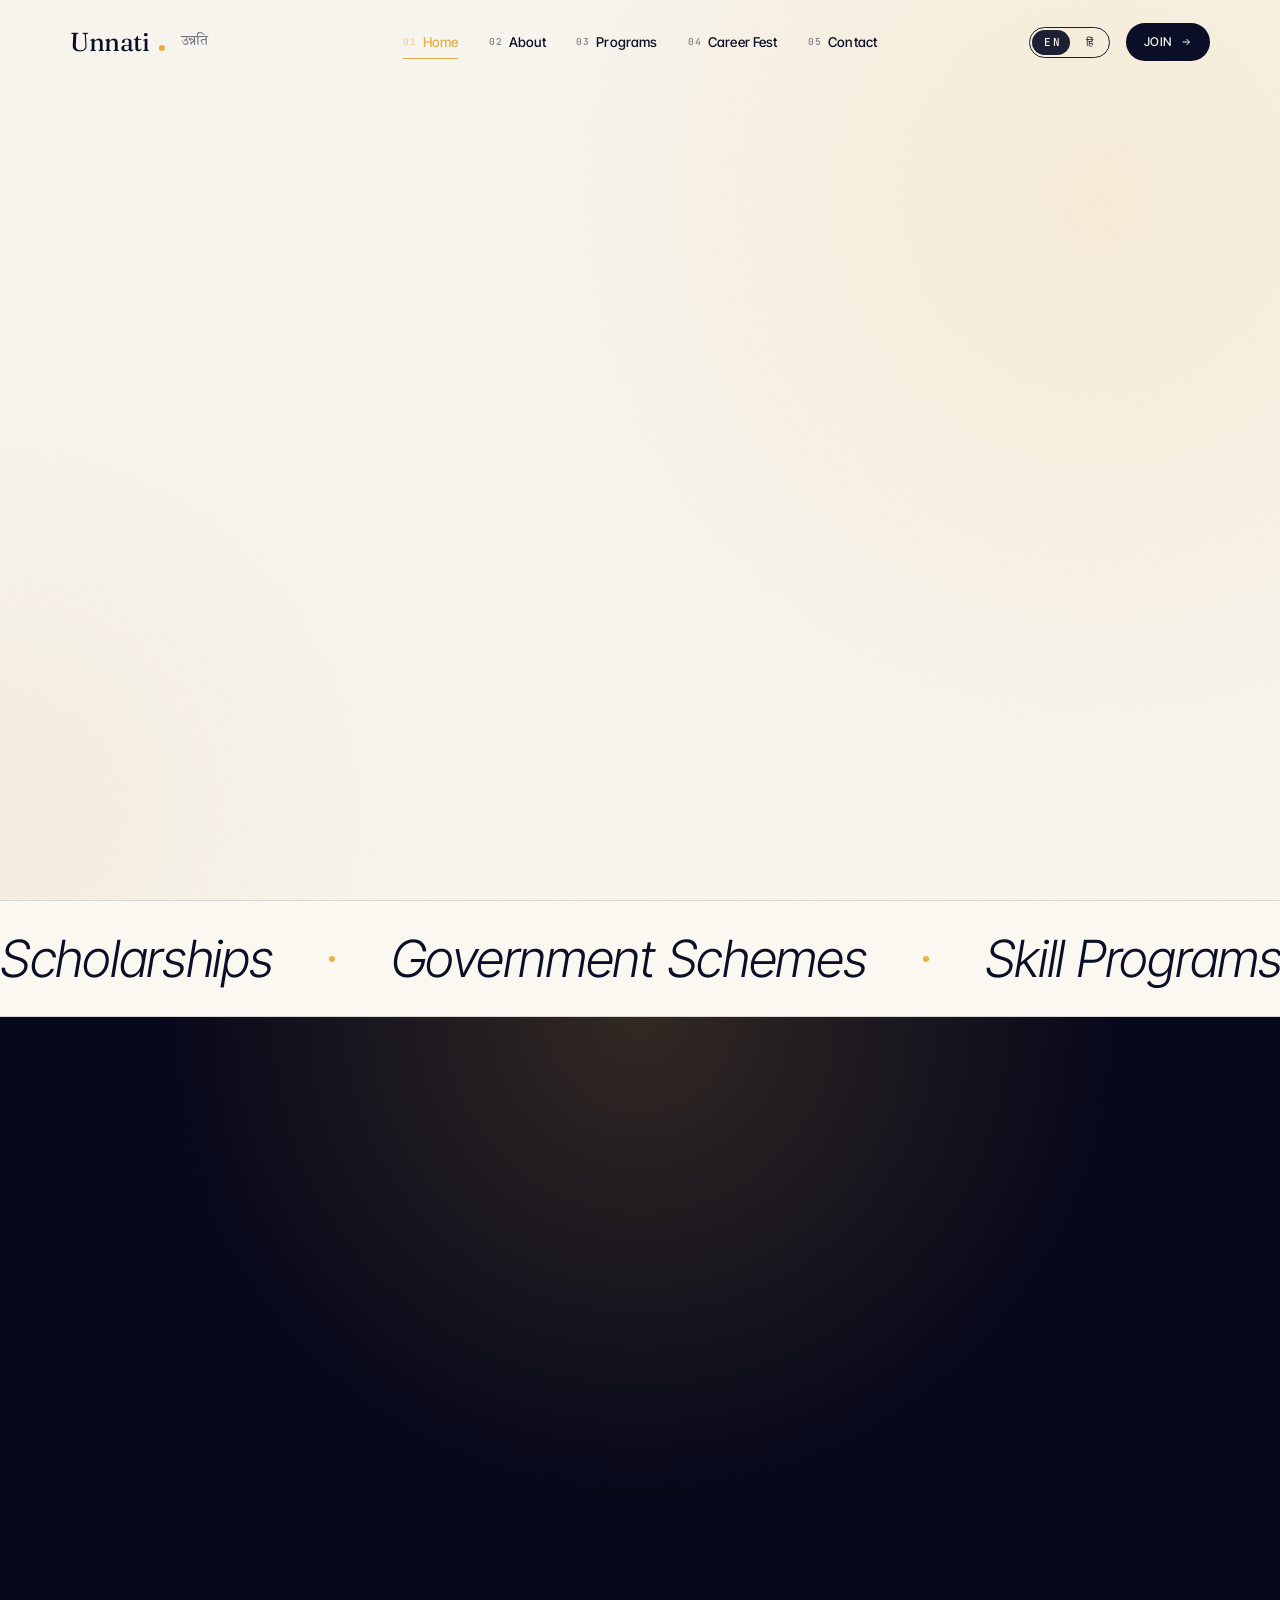
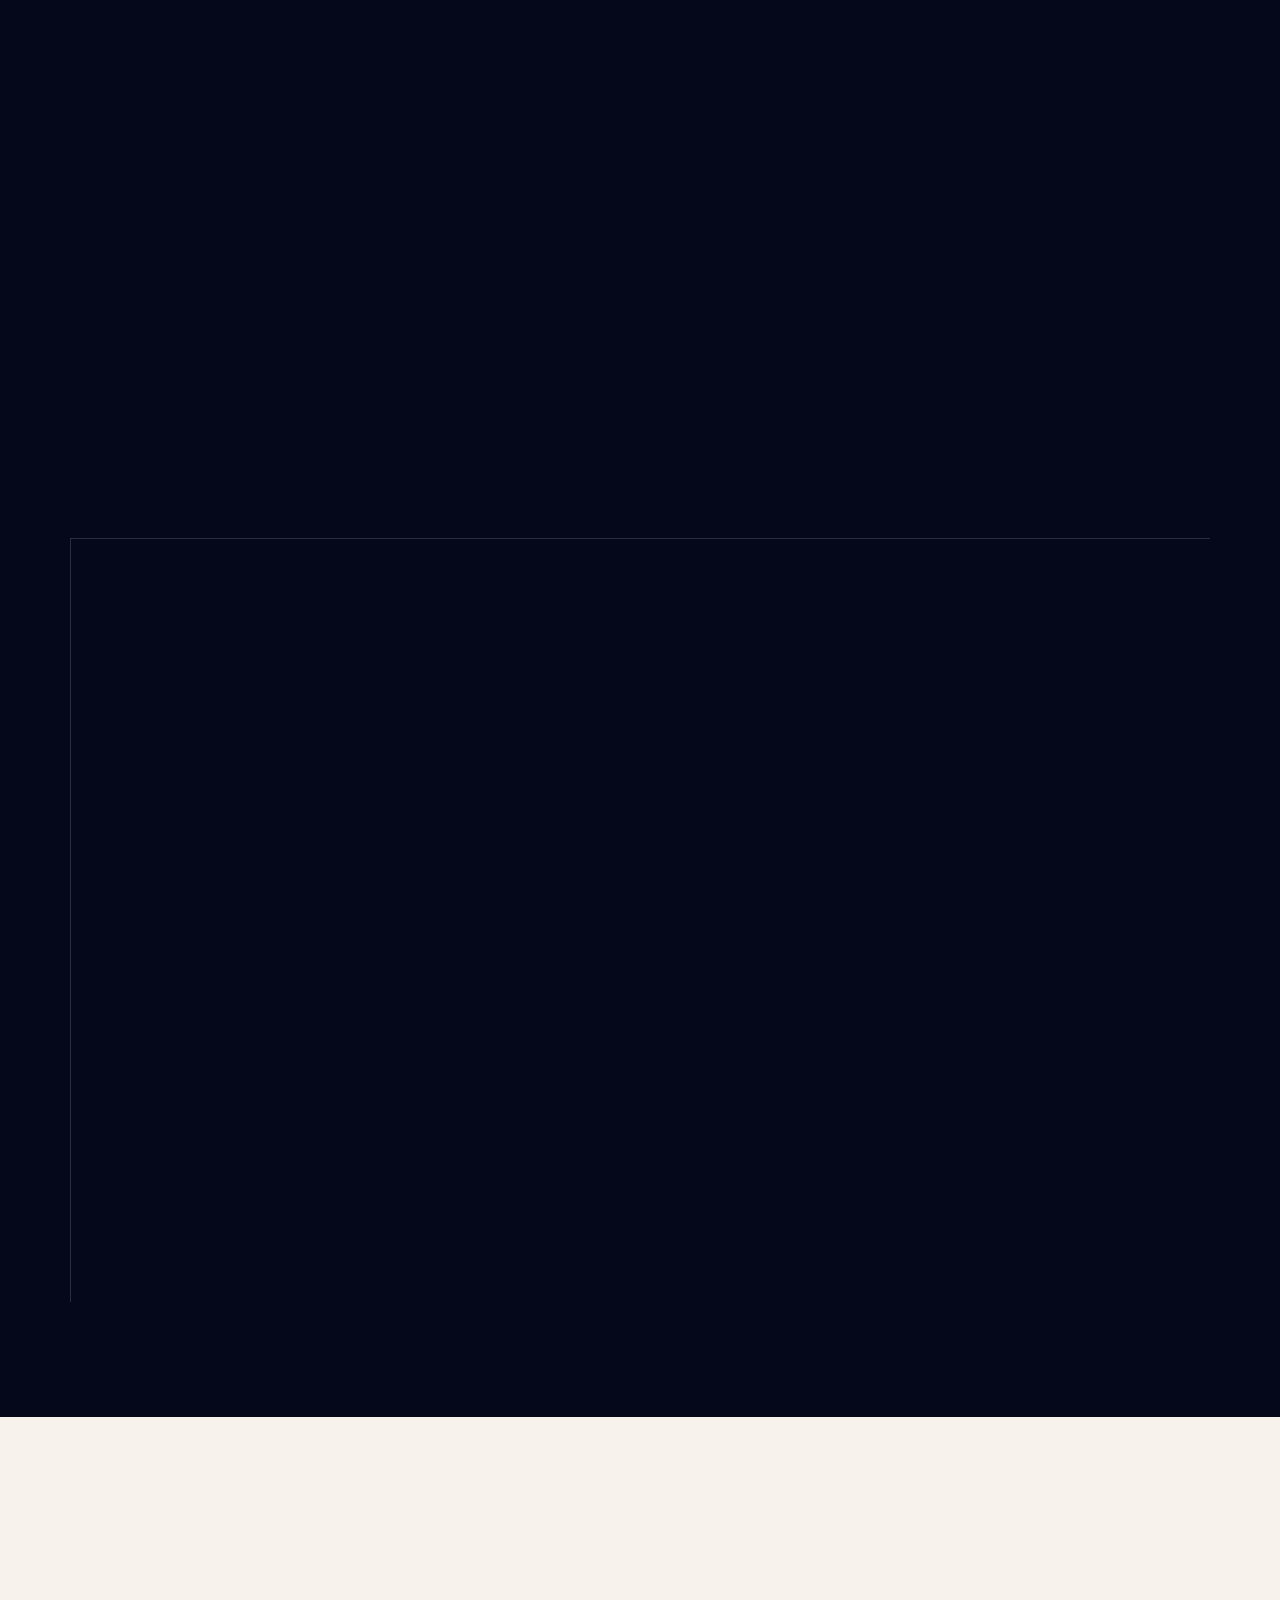
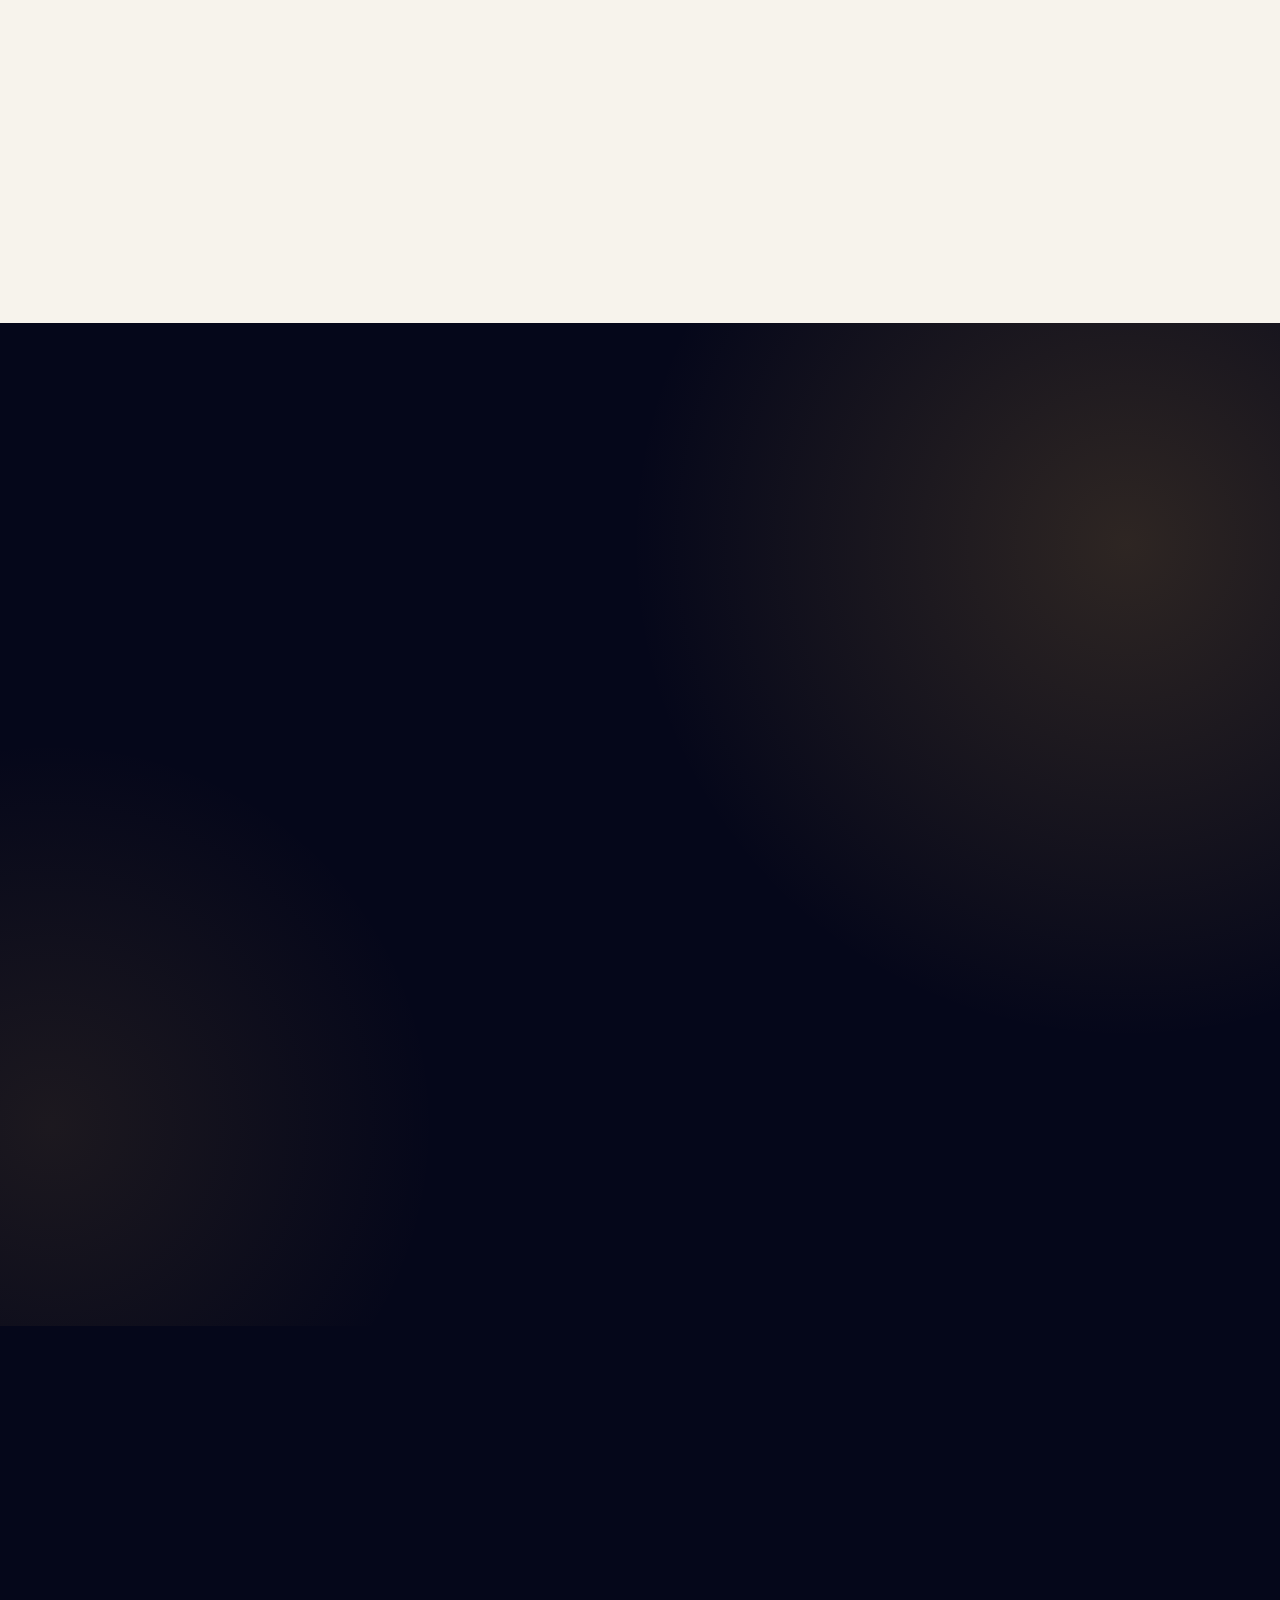
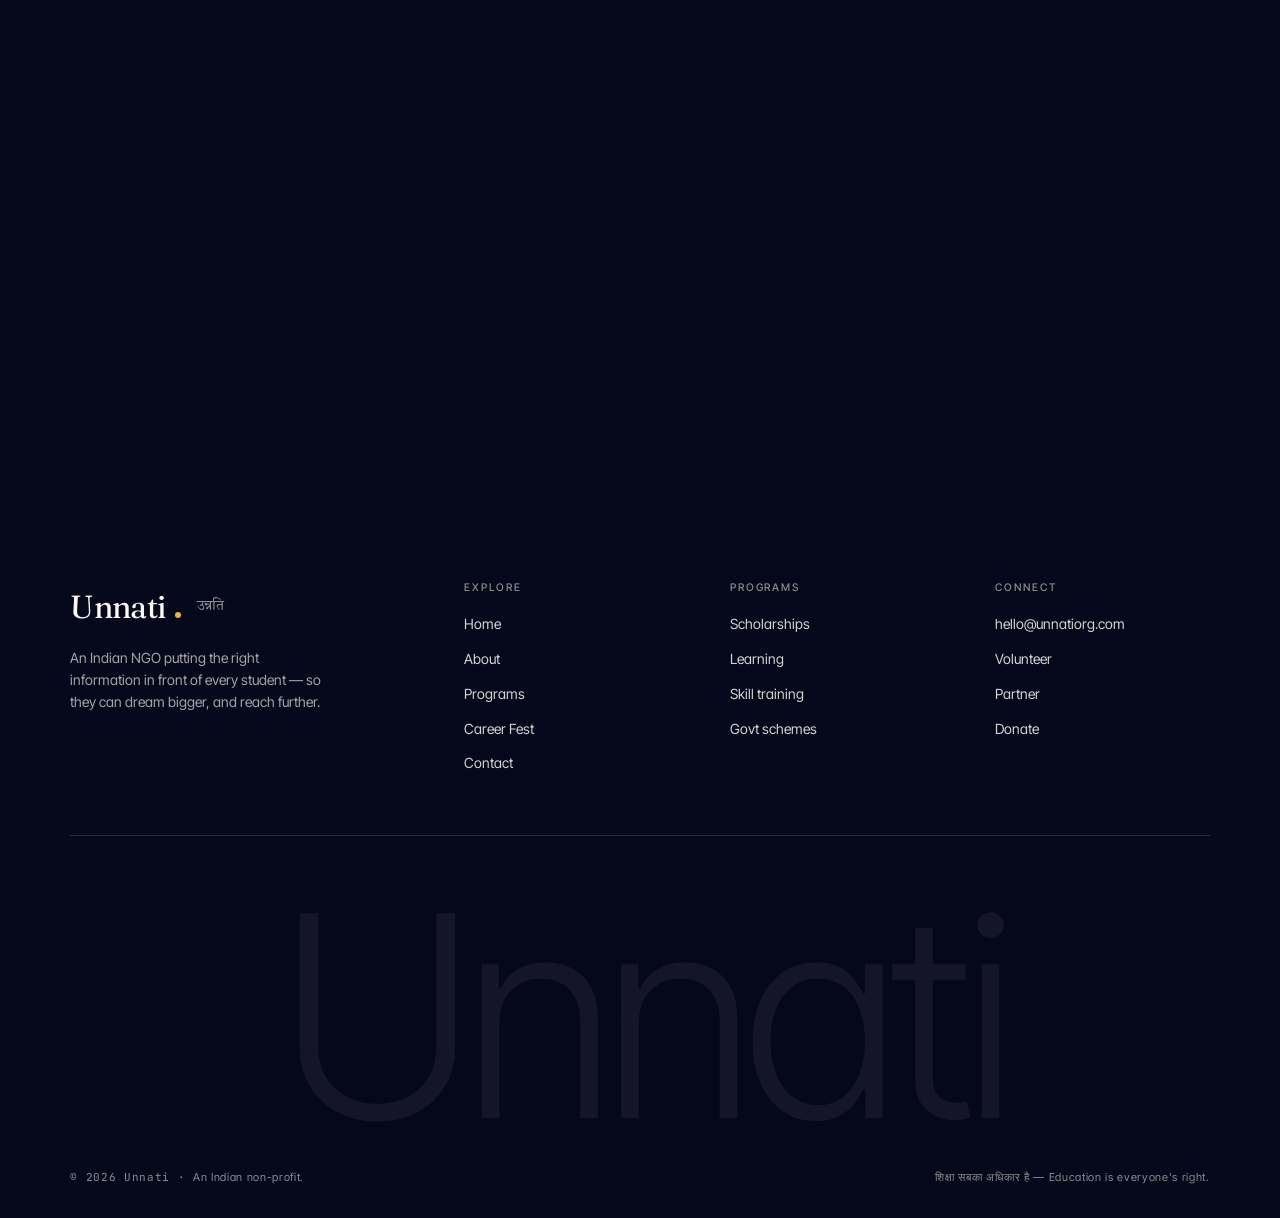
==== index.html @ d57b2ce3 "Add Unnati website source (HTML, CSS, JS, images)" ====
<!DOCTYPE html>
<html lang="en">
<head>
  <meta charset="UTF-8" />
  <meta name="viewport" content="width=device-width, initial-scale=1.0" />
  <title>Unnati · उन्नति — Information is opportunity.</title>
  <meta name="title-en" content="Unnati · उन्नति — Information is opportunity." />
  <meta name="title-hi" content="उन्नति — सही जानकारी, सही दिशा।" />
  <meta name="description" content="Unnati is an Indian NGO putting scholarships, government schemes, skill programs and career resources in front of every student — bilingual, free, accessible." />

  <link rel="preconnect" href="https://fonts.googleapis.com" />
  <link rel="preconnect" href="https://fonts.gstatic.com" crossorigin />
  <link rel="stylesheet" href="https://fonts.googleapis.com/css2?family=Fraunces:ital,opsz,wght@0,9..144,300;0,9..144,400;0,9..144,500;1,9..144,300;1,9..144,400&family=Inter+Tight:wght@400;500;600&family=JetBrains+Mono:wght@400;500&family=Tiro+Devanagari+Hindi&family=Hind:wght@400;500;600&display=swap" />
  <link rel="stylesheet" href="css/style.css?v=v15" />
</head>
<body>

  <!-- ============ INTRO (first visit only) ============ -->
  <div class="intro" aria-hidden="true">
    <div class="intro-meta top">
      <span>Unnati · उन्नति</span>
      <span>An NGO from India</span>
    </div>

    <div class="intro-thesis">
      <span class="intro-word w1">Talent.</span>
      <span class="intro-word w2">Information.</span>
      <span class="intro-word w3">Opportunity.</span>
      <span class="intro-word w4 devanagari">उन्नति।</span>
    </div>

    <div class="intro-mark">
      Unnati<span class="intro-dot"></span><span class="intro-hi">उन्नति</span>
    </div>

    <div class="intro-line"></div>

    <div class="intro-meta bottom">
      <span class="lang-en">Welcome</span>
      <span class="lang-hi">स्वागत है</span>
      <span data-year>2026</span>
    </div>
  </div>

  <!-- ============ PAGE TRANSITION (subsequent navs) ============ -->
  <div class="page-trans" aria-hidden="true">
    <div class="page-trans-mark">Unnati<span class="dot"></span></div>
  </div>

  <!-- ============ NAV ============ -->
  <nav class="nav" id="nav">
    <div class="brand-wrap">
      <a href="index.html" class="brand">
        Unnati<span class="brand-dot"></span>
        <span class="brand-hi">उन्नति</span>
      </a>
    </div>

    <div class="nav-center" id="navCenter">
      <div class="nav-links">
        <a href="index.html" aria-current="page">
          <span class="n">01</span>
          <span class="lang-en">Home</span>
          <span class="lang-hi">मुख पृष्ठ</span>
        </a>
        <a href="about.html">
          <span class="n">02</span>
          <span class="lang-en">About</span>
          <span class="lang-hi">हमारे बारे में</span>
        </a>
        <a href="programs.html">
          <span class="n">03</span>
          <span class="lang-en">Programs</span>
          <span class="lang-hi">कार्यक्रम</span>
        </a>
        <a href="career-fest.html">
          <span class="n">04</span>
          <span class="lang-en">Career Fest</span>
          <span class="lang-hi">करियर फ़ेस्ट</span>
        </a>
        <a href="contact.html">
          <span class="n">05</span>
          <span class="lang-en">Contact</span>
          <span class="lang-hi">संपर्क</span>
        </a>
      </div>
    </div>

    <div class="nav-right">
      <button class="lang-toggle" data-lang-toggle aria-label="Toggle language">
        <span class="lt-en">EN</span>
        <span class="lt-hi">हिं</span>
      </button>
      <a href="contact.html#join" class="nav-cta">
        <span class="lang-en">Join</span>
        <span class="lang-hi">जुड़ें</span>
        <svg width="12" height="12" viewBox="0 0 24 24" fill="none" stroke="currentColor" stroke-width="2"><path d="M5 12h14M13 6l6 6-6 6"/></svg>
      </a>
      <button class="nav-toggle" aria-label="Menu"><span></span><span></span></button>
    </div>
  </nav>

  <!-- ============ HERO ============ -->
  <header class="hero">
    <!-- Top metadata strip -->
    <div class="hero-meta-top reveal">
      <span>
        <span class="lang-en">Est. India · Non-profit</span>
        <span class="lang-hi">भारत · ग़ैर-लाभकारी संस्था</span>
      </span>
      <span>
        <span class="lang-en">№ 01 / 04 — Home</span>
        <span class="lang-hi">क्र. 01 / 04 — मुख पृष्ठ</span>
      </span>
    </div>

    <!-- Main composition -->
    <div class="hero-main">
      <h1 class="hero-title reveal reveal-d1">
        <span class="h-display lang-en">
          <span class="line-reveal"><span>Not just</span></span>
          <span class="line-reveal line-reveal-d1"><span><span class="serif-italic">talent.</span></span></span>
          <span class="line-reveal line-reveal-d2"><span>The right</span></span>
          <span class="line-reveal line-reveal-d3"><span><span class="serif-italic">information.</span></span></span>
        </span>
        <span class="h-display lang-hi">
          <span class="line-reveal"><span>सिर्फ़ प्रतिभा</span></span>
          <span class="line-reveal line-reveal-d1"><span>ही नहीं —</span></span>
          <span class="line-reveal line-reveal-d2"><span>सही जानकारी</span></span>
          <span class="line-reveal line-reveal-d3"><span>भी।</span></span>
        </span>
      </h1>

      <aside class="hero-aside reveal reveal-d2">
        <!-- Wordmark at the top of the right column -->
        <div class="hero-mark">
          <span class="lang-en">Unnati</span>
          <span class="lang-hi">उन्नति</span>
          <span class="mark-dot"></span>
        </div>

        <div class="hero-aside-bottom">
          <!-- Kinetic bilingual word — cycles through six translations -->
          <div class="word-cycle">
            <div class="wc-label">
              <span class="lang-en">A platform for</span>
              <span class="lang-hi">एक मंच —</span>
            </div>
            <div class="word-stage" aria-hidden="true">
              <span class="word">opportunity.</span>
              <span class="word devanagari">अवसर।</span>
              <span class="word">knowledge.</span>
              <span class="word devanagari">ज्ञान।</span>
              <span class="word">a future.</span>
              <span class="word devanagari">उन्नति।</span>
            </div>
          </div>

          <p class="lede">
            <span class="lang-en">Unnati is an Indian non-profit on a single mission — putting scholarships, government schemes, skill programs and career resources in front of every student who needs them. <strong>Free. Bilingual. Always.</strong></span>
            <span class="lang-hi">उन्नति एक ऐसा मंच है जहाँ छात्र छात्रवृत्तियाँ, सरकारी योजनाएँ, कौशल विकास कार्यक्रम, करियर मार्गदर्शन और अन्य संसाधन एक ही जगह पा सकते हैं। <strong>नि:शुल्क। द्विभाषी। हमेशा।</strong></span>
          </p>

          <div class="hero-cta">
            <a href="programs.html" class="btn btn--primary">
              <span class="lang-en">See programs</span>
              <span class="lang-hi">कार्यक्रम देखें</span>
              <svg viewBox="0 0 24 24" fill="none" stroke="currentColor" stroke-width="2"><path d="M5 12h14M13 6l6 6-6 6"/></svg>
            </a>
            <a href="about.html" class="btn btn--ghost">
              <span class="lang-en">Our story</span>
              <span class="lang-hi">हमारी कहानी</span>
            </a>
          </div>
        </div>
      </aside>
    </div>
  </header>

  <!-- ============ MARQUEE ============ -->
  <div class="marquee" aria-hidden="true">
    <div class="marquee-track">
      <span class="marquee-item">
        <span class="lang-en">Scholarships</span><span class="lang-hi">छात्रवृत्ति</span>
      </span>
      <span class="marquee-item">
        <span class="lang-en">Government Schemes</span><span class="lang-hi">सरकारी योजनाएँ</span>
      </span>
      <span class="marquee-item">
        <span class="lang-en">Skill Programs</span><span class="lang-hi">कौशल विकास</span>
      </span>
      <span class="marquee-item">
        <span class="lang-en">Learning Platforms</span><span class="lang-hi">सीखने के मंच</span>
      </span>
      <span class="marquee-item">
        <span class="lang-en">Career Resources</span><span class="lang-hi">करियर अवसर</span>
      </span>
      <!-- duplicated for seamless scroll -->
      <span class="marquee-item">
        <span class="lang-en">Scholarships</span><span class="lang-hi">छात्रवृत्ति</span>
      </span>
      <span class="marquee-item">
        <span class="lang-en">Government Schemes</span><span class="lang-hi">सरकारी योजनाएँ</span>
      </span>
      <span class="marquee-item">
        <span class="lang-en">Skill Programs</span><span class="lang-hi">कौशल विकास</span>
      </span>
      <span class="marquee-item">
        <span class="lang-en">Learning Platforms</span><span class="lang-hi">सीखने के मंच</span>
      </span>
      <span class="marquee-item">
        <span class="lang-en">Career Resources</span><span class="lang-hi">करियर अवसर</span>
      </span>
    </div>
  </div>

  <!-- ============ THE PROBLEM / VERBATIM ============ -->
  <section class="verbatim">
    <div class="verbatim-inner">
      <span class="verbatim-mark reveal">“</span>
      <p class="verbatim-text reveal reveal-d1">
        <span class="lang-en">Talent alone isn't enough. The right information is the key to success.</span>
        <span class="lang-hi">सिर्फ़ प्रतिभा ही नहीं, बल्कि सही जानकारी भी सफलता की कुंजी है।</span>
      </p>
      <p class="verbatim-cite reveal reveal-d2">
        <span class="lang-en">The Unnati founding belief</span>
        <span class="lang-hi">उन्नति का मूल विश्वास</span>
      </p>
    </div>
  </section>

  <!-- ============ WHAT WE DO / PILLARS ============ -->
  <section class="section-dark">
    <div class="container">
      <div class="chapter-head">
        <div class="chapter-no reveal">§ 02</div>
        <div class="chapter-title">
          <span class="chapter-tag reveal">
            <span class="lang-en">What we do</span>
            <span class="lang-hi">हम क्या करते हैं</span>
          </span>
          <h2 class="h-2 reveal reveal-d1" style="color:var(--paper);">
            <span class="lang-en">Five categories.<br />One platform.<br /><span class="serif-italic" style="color:var(--saffron);">One door for every student.</span></span>
            <span class="lang-hi">पाँच श्रेणियाँ।<br />एक मंच।<br /><span style="color:var(--saffron);">हर छात्र के लिए एक दरवाज़ा।</span></span>
          </h2>
        </div>
      </div>

      <div class="pillars">
        <a class="pillar reveal" href="programs.html#scholarships">
          <div>
            <div class="pillar-no">01</div>
            <h3 class="pillar-title">
              <span class="lang-en">Scholarships</span>
              <span class="lang-hi">छात्रवृत्ति</span>
            </h3>
          </div>
          <p class="pillar-body">
            <span class="lang-en">Government and merit-based scholarships — NMMSS, KVPY, CSSS, AICTE Pragati, and more — mapped by class, stream and eligibility.</span>
            <span class="lang-hi">सरकारी एवं मेरिट-आधारित छात्रवृत्तियाँ — NMMSS, KVPY, CSSS, AICTE प्रगति आदि — कक्षा, विषय और पात्रता के अनुसार।</span>
          </p>
          <span class="pillar-arrow">
            <svg width="18" height="18" viewBox="0 0 24 24" fill="none" stroke="currentColor" stroke-width="1.5"><path d="M5 12h14M13 6l6 6-6 6"/></svg>
          </span>
        </a>

        <a class="pillar reveal reveal-d1" href="programs.html#learning">
          <div>
            <div class="pillar-no">02</div>
            <h3 class="pillar-title">
              <span class="lang-en">Learning platforms</span>
              <span class="lang-hi">सीखने के मंच</span>
            </h3>
          </div>
          <p class="pillar-body">
            <span class="lang-en">The best free learning resources on the internet — SWAYAM, NPTEL, Khan Academy, DIKSHA, Coursera, Duolingo — curated for Indian students.</span>
            <span class="lang-hi">इंटरनेट के बेहतरीन मुफ़्त संसाधन — स्वयं, NPTEL, खान अकादमी, दीक्षा, कोर्सेरा, डुओलिंगो — भारतीय छात्रों के लिए चयनित।</span>
          </p>
          <span class="pillar-arrow">
            <svg width="18" height="18" viewBox="0 0 24 24" fill="none" stroke="currentColor" stroke-width="1.5"><path d="M5 12h14M13 6l6 6-6 6"/></svg>
          </span>
        </a>

        <a class="pillar reveal reveal-d2" href="programs.html#career">
          <div>
            <div class="pillar-no">03</div>
            <h3 class="pillar-title">
              <span class="lang-en">Career opportunities</span>
              <span class="lang-hi">कैरियर के अवसर</span>
            </h3>
          </div>
          <p class="pillar-body">
            <span class="lang-en">Internshala, Upwork, Fiverr, WorkIndia and more — paid opportunities that don't wait for graduation day.</span>
            <span class="lang-hi">इंटर्नशाला, अपवर्क, फ़ाइवर, वर्कइंडिया आदि — ऐसे अवसर जो स्नातक होने का इंतज़ार नहीं करते।</span>
          </p>
          <span class="pillar-arrow">
            <svg width="18" height="18" viewBox="0 0 24 24" fill="none" stroke="currentColor" stroke-width="1.5"><path d="M5 12h14M13 6l6 6-6 6"/></svg>
          </span>
        </a>

        <a class="pillar reveal" href="programs.html#skills">
          <div>
            <div class="pillar-no">04</div>
            <h3 class="pillar-title">
              <span class="lang-en">Skill training</span>
              <span class="lang-hi">कौशल प्रशिक्षण</span>
            </h3>
          </div>
          <p class="pillar-body">
            <span class="lang-en">Skill India, PMKVY, DDU-GKY, Startup India, Udaan — government-backed certifications that lead directly to employment.</span>
            <span class="lang-hi">स्किल इंडिया, PMKVY, DDU-GKY, स्टार्टअप इंडिया, उड़ान — रोज़गार से जुड़ने वाली सरकारी प्रमाणित योजनाएँ।</span>
          </p>
          <span class="pillar-arrow">
            <svg width="18" height="18" viewBox="0 0 24 24" fill="none" stroke="currentColor" stroke-width="1.5"><path d="M5 12h14M13 6l6 6-6 6"/></svg>
          </span>
        </a>

        <a class="pillar reveal reveal-d1" href="programs.html#schemes">
          <div>
            <div class="pillar-no">05</div>
            <h3 class="pillar-title">
              <span class="lang-en">Government schemes</span>
              <span class="lang-hi">सरकारी योजनाएँ</span>
            </h3>
          </div>
          <p class="pillar-body">
            <span class="lang-en">Ayushman Bharat, Jan Dhan, Sukanya Samriddhi, KGBV — the safety nets and savings schemes most families have never been told about.</span>
            <span class="lang-hi">आयुष्मान भारत, जनधन, सुकन्या समृद्धि, KGBV — वे योजनाएँ जिनके बारे में ज़्यादातर परिवारों को बताया ही नहीं गया।</span>
          </p>
          <span class="pillar-arrow">
            <svg width="18" height="18" viewBox="0 0 24 24" fill="none" stroke="currentColor" stroke-width="1.5"><path d="M5 12h14M13 6l6 6-6 6"/></svg>
          </span>
        </a>

        <a class="pillar reveal reveal-d2" href="programs.html">
          <div>
            <div class="pillar-no">→</div>
            <h3 class="pillar-title">
              <span class="lang-en">Explore<br />everything</span>
              <span class="lang-hi">सब कुछ<br />देखें</span>
            </h3>
          </div>
          <p class="pillar-body">
            <span class="lang-en">Browse the full Unnati directory of opportunities — verified, updated, and free to access.</span>
            <span class="lang-hi">उन्नति की पूरी कार्यक्रम सूची देखें — सत्यापित, अद्यतन और निःशुल्क।</span>
          </p>
          <span class="pillar-arrow">
            <svg width="18" height="18" viewBox="0 0 24 24" fill="none" stroke="currentColor" stroke-width="1.5"><path d="M5 12h14M13 6l6 6-6 6"/></svg>
          </span>
        </a>
      </div>
    </div>
  </section>

  <!-- ============ RECOGNITION / LETTERS OF RECOMMENDATION ============ -->
  <section class="section-cream">
    <div class="container">
      <div class="chapter-head">
        <div class="chapter-no reveal">§ 03</div>
        <div class="chapter-title">
          <span class="chapter-tag reveal">
            <span class="lang-en">Recognition</span>
            <span class="lang-hi">पहचान</span>
          </span>
          <h2 class="h-2 reveal reveal-d1">
            <span class="lang-en">Letters of <span class="serif-italic" style="color:var(--gold-deep);">recommendation</span>.</span>
            <span class="lang-hi"><span class="serif-italic" style="color:var(--gold-deep);">अनुशंसा</span> पत्र।</span>
          </h2>
        </div>
      </div>

      <div class="lor-list">

        <!-- 01 — UC Berkeley -->
        <div class="lor-row reveal">
          <a class="lor-preview" href="images/Berkeley_Unnati_Letter.pdf" target="_blank" rel="noopener" aria-label="Open Berkeley recommendation letter">
            <img src="images/lor-berkeley-thumb.png" alt="Recommendation letter from UC Berkeley" loading="lazy" />
          </a>
          <div class="lor-content">
            <div class="lor-no">01</div>
            <span class="lor-type-big">
              <span class="lang-en">Letter of Recommendation</span>
              <span class="lang-hi">अनुशंसा पत्र</span>
            </span>
            <h3 class="lor-author-big">
              <span class="lang-en">Yashraj Bhardwaj</span>
              <span class="lang-hi">यशराज भारद्वाज</span>
            </h3>
            <div class="lor-role-big">
              <span class="lang-en">Garwood Innovation Fellow · Haas School of Business · UC Berkeley</span>
              <span class="lang-hi">गारवुड इनोवेशन फ़ेलो · हास स्कूल ऑफ़ बिज़नेस · यूसी बर्कली</span>
            </div>
            <p class="lor-desc-big">
              <span class="lang-en">Written from the Rebuilding India Initiative at the University of California, Berkeley — recognising Unnati's youth-led innovation, the 50+ sessions held across six states, and the digital platform empowering students nationwide.</span>
              <span class="lang-hi">यूनिवर्सिटी ऑफ़ कैलिफ़ोर्निया, बर्कली की ‘री-बिल्डिंग इंडिया’ पहल की ओर से लिखा गया पत्र — उन्नति के युवा-संचालित नवाचार, छह राज्यों में आयोजित 50+ सत्रों, और देशभर में छात्रों को सशक्त करने वाले डिजिटल मंच को मान्यता देता हुआ।</span>
            </p>
            <a class="lor-link-big" href="images/Berkeley_Unnati_Letter.pdf" target="_blank" rel="noopener">
              <span class="lang-en">Read the full letter</span>
              <span class="lang-hi">पूरा पत्र पढ़ें</span>
            </a>
          </div>
        </div>

        <!-- 02 — Rajesh Nagar (Haryana Minister of State) -->
        <div class="lor-row reveal">
          <a class="lor-preview" href="images/Minister.jpeg" target="_blank" rel="noopener" aria-label="Open recommendation letter from Minister Rajesh Nagar">
            <img src="images/Minister.jpeg" alt="Recommendation letter from Haryana Minister Rajesh Nagar" loading="lazy" />
          </a>
          <div class="lor-content">
            <div class="lor-no">02</div>
            <span class="lor-type-big">
              <span class="lang-en">Letter of Recommendation</span>
              <span class="lang-hi">अनुशंसा पत्र</span>
            </span>
            <h3 class="lor-author-big">
              <span class="lang-en">Rajesh Nagar</span>
              <span class="lang-hi">राजेश नागर</span>
            </h3>
            <div class="lor-role-big">
              <span class="lang-en">Minister of State (Independent Charge) · Food, Civil Supplies &amp; Consumer Affairs · Haryana</span>
              <span class="lang-hi">राज्य मंत्री (स्वतंत्र प्रभार) · खाद्य, नागरिक आपूर्ति एवं उपभोक्ता मामले · हरियाणा</span>
            </div>
            <p class="lor-desc-big">
              <span class="lang-en">A commendation from a serving Haryana Cabinet Minister recognising the team behind Unnati — naming each leader, acknowledging 30+ sessions across six states, and endorsing the platform as a tool of social change.</span>
              <span class="lang-hi">हरियाणा कैबिनेट के एक वर्तमान मंत्री की ओर से उन्नति की टीम को विशेष सम्मान — प्रत्येक नेतृत्वकर्ता का उल्लेख, छह राज्यों में 30+ सत्रों को मान्यता, और मंच को सामाजिक बदलाव के साधन के रूप में पहचान।</span>
            </p>
            <a class="lor-link-big" href="images/Minister.jpeg" target="_blank" rel="noopener">
              <span class="lang-en">Read the full letter</span>
              <span class="lang-hi">पूरा पत्र पढ़ें</span>
            </a>
          </div>
        </div>

        <!-- 03 — Rao Narbir Singh (Haryana Industries Minister) -->
        <div class="lor-row reveal">
          <a class="lor-preview" href="images/lor-narbir.pdf" target="_blank" rel="noopener" aria-label="Open recommendation letter from Rao Narbir Singh">
            <img src="images/lor-narbir-thumb.png" alt="Recommendation letter from Haryana Industries Minister Rao Narbir Singh" loading="lazy" />
          </a>
          <div class="lor-content">
            <div class="lor-no">03</div>
            <span class="lor-type-big">
              <span class="lang-en">Letter of Recommendation</span>
              <span class="lang-hi">अनुशंसा पत्र</span>
            </span>
            <h3 class="lor-author-big">
              <span class="lang-en">Rao Narbir Singh</span>
              <span class="lang-hi">राव नरबीर सिंह</span>
            </h3>
            <div class="lor-role-big">
              <span class="lang-en">Cabinet Minister · Industries &amp; Commerce, Environment, Forests &amp; Wildlife · Haryana</span>
              <span class="lang-hi">कैबिनेट मंत्री · उद्योग एवं वाणिज्य, पर्यावरण, वन एवं वन्य जीव · हरियाणा</span>
            </div>
            <p class="lor-desc-big">
              <span class="lang-en">A formal commendation from a senior Cabinet Minister of Haryana — recognising Unnati's 30+ sessions across six states, the team's leadership, and the platform consolidating opportunity for disadvantaged students.</span>
              <span class="lang-hi">हरियाणा के एक वरिष्ठ कैबिनेट मंत्री की ओर से औपचारिक प्रशंसा — उन्नति के छह राज्यों में 30+ सत्रों, टीम के नेतृत्व, और वंचित छात्रों के लिए अवसरों को एक मंच पर लाने वाले प्लेटफ़ॉर्म को मान्यता।</span>
            </p>
            <a class="lor-link-big" href="images/lor-narbir.pdf" target="_blank" rel="noopener">
              <span class="lang-en">Read the full letter</span>
              <span class="lang-hi">पूरा पत्र पढ़ें</span>
            </a>
          </div>
        </div>

        <!-- 04 — Sunil Gupta (Punjab Economic Policy VC) -->
        <div class="lor-row reveal">
          <a class="lor-preview" href="images/lor-gupta.pdf" target="_blank" rel="noopener" aria-label="Open recommendation letter from Sunil Gupta">
            <img src="images/lor-gupta-thumb.png" alt="Recommendation letter from Sunil Gupta, Vice Chairman, Punjab Planning Board" loading="lazy" />
          </a>
          <div class="lor-content">
            <div class="lor-no">04</div>
            <span class="lor-type-big">
              <span class="lang-en">Letter of Recommendation</span>
              <span class="lang-hi">अनुशंसा पत्र</span>
            </span>
            <h3 class="lor-author-big">
              <span class="lang-en">Sunil Gupta</span>
              <span class="lang-hi">सुनील गुप्ता</span>
            </h3>
            <div class="lor-role-big">
              <span class="lang-en">Vice Chairman (Cabinet Rank) · Economic Policy &amp; Planning Board · Punjab</span>
              <span class="lang-hi">उपाध्यक्ष (कैबिनेट रैंक) · आर्थिक नीति एवं योजना बोर्ड · पंजाब</span>
            </div>
            <p class="lor-desc-big">
              <span class="lang-en">A recommendation from the Vice Chairman of the Economic Policy &amp; Planning Board of Punjab — acknowledging the dedication of the Unnati team and endorsing them to esteemed institutions and opportunities.</span>
              <span class="lang-hi">पंजाब के आर्थिक नीति एवं योजना बोर्ड के उपाध्यक्ष की ओर से अनुशंसा — उन्नति टीम की निष्ठा को सम्मान देती हुई और उन्हें प्रतिष्ठित संस्थानों एवं अवसरों के लिए सिफ़ारिश करती हुई।</span>
            </p>
            <a class="lor-link-big" href="images/lor-gupta.pdf" target="_blank" rel="noopener">
              <span class="lang-en">Read the full letter</span>
              <span class="lang-hi">पूरा पत्र पढ़ें</span>
            </a>
          </div>
        </div>

      </div>
    </div>
  </section>

  <!-- ============ PETITION HIGHLIGHT — MLA letter to PM ============ -->
  <section class="section-dark petition-section">
    <div class="container">
      <div class="petition-head">
        <div class="chapter-no reveal">§ 04</div>
        <div class="chapter-title">
          <span class="chapter-tag reveal">
            <span class="lang-en">Pending recognition</span>
            <span class="lang-hi">लंबित मान्यता</span>
          </span>
        </div>
      </div>

      <div class="petition-spread reveal">
        <a class="petition-preview" href="images/LetterFromMLAToPM.pdf" target="_blank" rel="noopener" aria-label="Open the MLA's letter to the Prime Minister">
          <span class="petition-stamp">
            <span class="lang-en">Filed · 14 Oct 2025</span>
            <span class="lang-hi">दर्ज · 14 अक्टू. 2025</span>
          </span>
          <img src="images/lor-mla-thumb.png" alt="Letter from MLA Sunil Sangwan addressed to the Prime Minister of India" loading="lazy" />
        </a>

        <div class="petition-content">
          <h2 class="petition-headline">
            <span class="lang-en">A letter from a Member of Legislative Assembly sits before the <em>Prime Minister's Office</em>.</span>
            <span class="lang-hi">एक विधायक का पत्र <em>प्रधानमंत्री कार्यालय</em> के समक्ष विचाराधीन है।</span>
          </h2>

          <span class="petition-from-label">
            <span class="lang-en">Submitted by</span>
            <span class="lang-hi">प्रस्तुतकर्ता</span>
          </span>
          <h3 class="petition-author">
            <span class="lang-en">Sunil Satpal Sangwan</span>
            <span class="lang-hi">सुनील सतपाल सांगवान</span>
          </h3>
          <div class="petition-role">
            <span class="lang-en">Member of Legislative Assembly · Haryana Vidhan Sabha · Dadri</span>
            <span class="lang-hi">विधान सभा सदस्य · हरियाणा विधान सभा · दादरी</span>
          </div>

          <p class="petition-body">
            <span class="lang-en">A sitting Member of the Haryana Legislative Assembly has formally written to the Hon'ble Prime Minister of India, requesting the issuance of an official Letter of Recommendation from the PMO in recognition of Unnati's work — 30+ awareness sessions, six states, over 6,000 government-school students reached, and a platform serving students nationwide.</span>
            <span class="lang-hi">हरियाणा विधान सभा के एक वर्तमान सदस्य ने माननीय प्रधानमंत्री को औपचारिक रूप से लिखा है, जिसमें उन्होंने उन्नति के कार्य को मान्यता देते हुए प्रधानमंत्री कार्यालय से एक आधिकारिक अनुशंसा पत्र जारी करने का अनुरोध किया है — 30+ जागरूकता सत्र, छह राज्य, 6,000+ सरकारी विद्यालयी छात्रों तक पहुँच, और देशभर में छात्रों की सेवा करने वाला एक मंच।</span>
          </p>

          <div class="petition-status">
            <span class="status-dot"></span>
            <span class="lang-en">Awaiting response from the PMO</span>
            <span class="lang-hi">प्रधानमंत्री कार्यालय की प्रतिक्रिया प्रतीक्षित</span>
          </div>

          <a class="petition-cta" href="images/LetterFromMLAToPM.pdf" target="_blank" rel="noopener">
            <span class="lang-en">Read the full letter</span>
            <span class="lang-hi">पूरा पत्र पढ़ें</span>
            <svg viewBox="0 0 24 24" fill="none" stroke="currentColor" stroke-width="2"><path d="M5 12h14M13 6l6 6-6 6"/></svg>
          </a>
        </div>
      </div>
    </div>
  </section>

  <!-- ============ CTA ============ -->
  <section class="section-dark">
    <div class="container" style="text-align:center;">
      <div class="chapter-no reveal" style="justify-self:center;display:inline-block;">§ 05</div>
      <h2 class="h-display reveal reveal-d1" style="color:var(--paper);max-width:18ch;margin:24px auto 0;">
        <span class="lang-en">Be the <span class="serif-italic" style="color:var(--saffron);">reason</span> a student rises.</span>
        <span class="lang-hi"><span style="color:var(--saffron);">किसी</span> छात्र के उठने की वजह बनिए।</span>
      </h2>
      <p class="lede reveal reveal-d2" style="color:rgba(248,242,222,0.75);margin:32px auto 48px;text-align:center;max-width:50ch;">
        <span class="lang-en">Volunteer your time. Sponsor outreach. Partner your organisation. Send us a student. Every contribution is a door opened.</span>
        <span class="lang-hi">समय दीजिए। आउटरीच को प्रायोजित कीजिए। साझेदार बनिए। किसी छात्र को हमारे पास भेजिए। हर योगदान एक नया दरवाज़ा खोलता है।</span>
      </p>
      <div class="reveal reveal-d3" style="display:flex;gap:12px;justify-content:center;flex-wrap:wrap;">
        <a href="contact.html#join" class="btn btn--saffron">
          <span class="lang-en">Get involved</span>
          <span class="lang-hi">जुड़िए</span>
          <svg viewBox="0 0 24 24" fill="none" stroke="currentColor" stroke-width="2"><path d="M5 12h14M13 6l6 6-6 6"/></svg>
        </a>
        <a href="contact.html" class="btn btn--light">
          <span class="lang-en">Partner with us</span>
          <span class="lang-hi">साझेदार बनें</span>
        </a>
      </div>
    </div>
  </section>

  <!-- ============ FOOTER ============ -->
  <footer class="footer">
    <div class="container">
      <div class="footer-grid">
        <div class="footer-brand">
          <div class="brand">
            Unnati<span class="brand-dot"></span>
            <span class="brand-hi">उन्नति</span>
          </div>
          <p class="footer-tagline">
            <span class="lang-en">An Indian NGO putting the right information in front of every student — so they can dream bigger, and reach further.</span>
            <span class="lang-hi">एक ऐसा मंच जो हर छात्र तक सही जानकारी पहुँचाता है — ताकि वे बड़े सपने देख सकें और उन्हें साकार कर सकें।</span>
          </p>
        </div>
        <div class="footer-col">
          <h4><span class="lang-en">Explore</span><span class="lang-hi">देखें</span></h4>
          <ul>
            <li><a href="index.html"><span class="lang-en">Home</span><span class="lang-hi">मुख पृष्ठ</span></a></li>
            <li><a href="about.html"><span class="lang-en">About</span><span class="lang-hi">हमारे बारे में</span></a></li>
            <li><a href="programs.html"><span class="lang-en">Programs</span><span class="lang-hi">कार्यक्रम</span></a></li>
            <li><a href="career-fest.html"><span class="lang-en">Career Fest</span><span class="lang-hi">करियर फ़ेस्ट</span></a></li>
            <li><a href="contact.html"><span class="lang-en">Contact</span><span class="lang-hi">संपर्क</span></a></li>
          </ul>
        </div>
        <div class="footer-col">
          <h4><span class="lang-en">Programs</span><span class="lang-hi">कार्यक्रम</span></h4>
          <ul>
            <li><a href="programs.html#scholarships"><span class="lang-en">Scholarships</span><span class="lang-hi">छात्रवृत्ति</span></a></li>
            <li><a href="programs.html#learning"><span class="lang-en">Learning</span><span class="lang-hi">सीखने के मंच</span></a></li>
            <li><a href="programs.html#skills"><span class="lang-en">Skill training</span><span class="lang-hi">कौशल प्रशिक्षण</span></a></li>
            <li><a href="programs.html#schemes"><span class="lang-en">Govt schemes</span><span class="lang-hi">सरकारी योजनाएँ</span></a></li>
          </ul>
        </div>
        <div class="footer-col">
          <h4><span class="lang-en">Connect</span><span class="lang-hi">संपर्क</span></h4>
          <ul>
            <li><a href="mailto:hello@unnatiorg.com">hello@unnatiorg.com</a></li>
            <li><a href="contact.html#join"><span class="lang-en">Volunteer</span><span class="lang-hi">स्वयंसेवक</span></a></li>
            <li><a href="contact.html"><span class="lang-en">Partner</span><span class="lang-hi">साझेदार</span></a></li>
            <li><a href="contact.html#donate"><span class="lang-en">Donate</span><span class="lang-hi">दान करें</span></a></li>
          </ul>
        </div>
      </div>

      <div class="giant-mark">
        <span class="lang-en">Unnati</span>
        <span class="lang-hi">उन्नति</span>
      </div>

      <div class="footer-bottom">
        <span>© <span data-year></span> Unnati · <span class="lang-en">An Indian non-profit.</span><span class="lang-hi">एक भारतीय ग़ैर-लाभकारी संस्था।</span></span>
        <span class="lang-en">शिक्षा सबका अधिकार है — Education is everyone's right.</span>
        <span class="lang-hi">शिक्षा सबका अधिकार है।</span>
      </div>
    </div>
  </footer>

  <script src="js/main.js?v=v15"></script>
</body>
</html>
---- css/style.css ----
/* ============================================
   UNNATI — Editorial Design System
   v2 · Bilingual · Loader-aware
   ============================================ */

:root {
  /* Palette — v1 deep-navy + cream + gold (kept) */
  --ink:        #0A0E27;
  --ink-soft:   #1A1F3A;
  --ink-deep:   #05071A;
  --paper:      #FBF8F1;
  --paper-soft: #ECE5D5;
  --cream:      #F7F3EC;

  /* Accent — gold primary, deep gold for hover, true saffron as secondary */
  --saffron:    #E8B14A;   /* (kept name; mapped to v1 gold for compatibility) */
  --saffron-dim:#C8902F;
  --gold:       #E8B14A;
  --gold-deep:  #C8902F;
  --saffron-warm:#F26C3A;  /* the actual saffron used in gradients */
  --brass:      #C8902F;
  --olive:      #4A5340;

  /* Functional */
  --line:        rgba(10, 14, 39, 0.14);
  --line-soft:   rgba(10, 14, 39, 0.06);
  --line-strong: rgba(10, 14, 39, 0.24);
  --line-light:  rgba(247, 243, 236, 0.16);
  --line-light-strong: rgba(247, 243, 236, 0.32);

  /* Type */
  --serif: "Fraunces", "Cormorant Garamond", "Times New Roman", serif;
  --sans:  "Inter Tight", "Inter", -apple-system, BlinkMacSystemFont, "Segoe UI", system-ui, sans-serif;
  --mono:  "JetBrains Mono", "SF Mono", ui-monospace, monospace;
  --hindi: "Tiro Devanagari Hindi", "Noto Serif Devanagari", serif;
  --hindi-sans: "Hind", "Noto Sans Devanagari", sans-serif;

  /* Motion */
  --ease-out: cubic-bezier(0.22, 1, 0.36, 1);
  --ease-in-out: cubic-bezier(0.83, 0, 0.17, 1);
  --ease-soft: cubic-bezier(0.4, 0, 0.2, 1);

  /* Layout */
  --max:   1440px;
  --pad-x: clamp(20px, 5.5vw, 96px);
  --nav-h: 80px;
}

/* ============================================
   Reset
   ============================================ */
*, *::before, *::after { box-sizing: border-box; margin: 0; padding: 0; }
html { scroll-behavior: smooth; -webkit-font-smoothing: antialiased; -moz-osx-font-smoothing: grayscale; font-size: 16px; }
body {
  font-family: var(--sans);
  background: var(--paper);
  color: var(--ink);
  line-height: 1.55;
  overflow-x: hidden;
  font-feature-settings: "ss01", "cv11", "kern";
  position: relative;
}
img, svg, video { display: block; max-width: 100%; }
a { color: inherit; text-decoration: none; }
button { font: inherit; cursor: pointer; border: none; background: none; color: inherit; }
ul, ol { list-style: none; }

::selection { background: var(--saffron); color: var(--paper); }

/* Film-grain texture — gives "printed" feel, breaks the digital flatness */
body::before {
  content: "";
  position: fixed;
  inset: 0;
  pointer-events: none;
  z-index: 9990;
  opacity: 0.045;
  mix-blend-mode: multiply;
  background-image: url("data:image/svg+xml,%3Csvg viewBox='0 0 200 200' xmlns='http://www.w3.org/2000/svg'%3E%3Cfilter id='n'%3E%3CfeTurbulence type='fractalNoise' baseFrequency='0.85' numOctaves='2' stitchTiles='stitch'/%3E%3CfeColorMatrix values='0 0 0 0 0 0 0 0 0 0 0 0 0 0 0 0 0 0 0.6 0'/%3E%3C/filter%3E%3Crect width='100%25' height='100%25' filter='url(%23n)'/%3E%3C/svg%3E");
  background-size: 240px 240px;
}

/* ============================================
   Bilingual swap
   ============================================ */
[lang="en"] .lang-hi,
[lang="hi"] .lang-en { display: none !important; }

.lang-en { font-family: var(--sans); }
[lang="en"] .lang-en[data-serif] { font-family: var(--serif); }

.lang-hi { font-family: var(--hindi-sans); }
[lang="hi"] .lang-hi[data-serif] { font-family: var(--hindi); }

/* Hindi runs naturally a touch larger to balance Latin x-height */
[lang="hi"] body { font-size: 16.5px; }
[lang="hi"] .h-display,
[lang="hi"] .h-1, [lang="hi"] .h-2, [lang="hi"] .h-3 { letter-spacing: -0.01em; }

/* ============================================
   Typography
   ============================================ */
h1, h2, h3, h4 { font-family: var(--serif); font-weight: 400; letter-spacing: -0.022em; line-height: 1.02; }
[lang="hi"] h1, [lang="hi"] h2, [lang="hi"] h3, [lang="hi"] h4 { font-family: var(--hindi); }

.h-display {
  font-size: clamp(48px, 9.2vw, 156px);
  line-height: 1.0;
  font-weight: 300;
  letter-spacing: -0.045em;
  padding-bottom: 0.08em; /* room for italic descenders so they don't clip */
}
.h-1 { font-size: clamp(40px, 6vw, 96px); line-height: 0.98; font-weight: 300; letter-spacing: -0.035em; }
.h-2 { font-size: clamp(32px, 4.6vw, 72px); line-height: 1.02; font-weight: 300; letter-spacing: -0.028em; }
.h-3 { font-size: clamp(22px, 2.2vw, 32px); line-height: 1.18; font-weight: 400; letter-spacing: -0.015em; }
.h-4 { font-size: clamp(18px, 1.4vw, 22px); line-height: 1.3; font-weight: 500; font-family: var(--sans); letter-spacing: -0.005em; }

.serif-italic { font-style: italic; font-weight: 300; }

.label {
  font-family: var(--mono);
  font-size: 11px;
  letter-spacing: 0.18em;
  text-transform: uppercase;
  font-weight: 500;
  color: var(--ink);
  opacity: 0.6;
  display: inline-flex;
  align-items: center;
  gap: 12px;
}
.label--bare::before { display: none; }
.label::before {
  content: "";
  width: 32px;
  height: 1px;
  background: currentColor;
  opacity: 0.5;
}

.lede {
  font-size: clamp(17px, 1.4vw, 22px);
  line-height: 1.5;
  font-weight: 400;
  color: var(--ink);
  opacity: 0.78;
  max-width: 56ch;
  font-family: var(--sans);
}
[lang="hi"] .lede { font-family: var(--hindi-sans); line-height: 1.65; }

p { font-size: 16px; line-height: 1.6; }

.serif { font-family: var(--serif); }
[lang="hi"] .serif { font-family: var(--hindi); }

/* ============================================
   First-visit intro loader  (FULL WOW)
   ============================================ */
.intro {
  position: fixed;
  inset: 0;
  z-index: 9999;
  background: var(--ink-deep);
  overflow: hidden;
  display: grid;
  place-items: center;
  grid-template-columns: 1fr;
  grid-template-rows: 1fr;
}
.intro::before {
  /* Film grain on dark */
  content: "";
  position: absolute;
  inset: 0;
  opacity: 0.16;
  mix-blend-mode: overlay;
  background-image: url("data:image/svg+xml,%3Csvg viewBox='0 0 200 200' xmlns='http://www.w3.org/2000/svg'%3E%3Cfilter id='n2'%3E%3CfeTurbulence type='fractalNoise' baseFrequency='0.85' numOctaves='2' stitchTiles='stitch'/%3E%3C/filter%3E%3Crect width='100%25' height='100%25' filter='url(%23n2)'/%3E%3C/svg%3E");
  background-size: 240px 240px;
  pointer-events: none;
}
.intro::after {
  /* Warm vignette */
  content: "";
  position: absolute;
  inset: 0;
  background: radial-gradient(900px circle at 50% 50%, rgba(232,177,74,0.10), transparent 70%);
  pointer-events: none;
}

/* Stage — shared centering for thesis + mark (overlap) */
.intro-stage {
  grid-column: 1; grid-row: 1;
  display: grid;
  place-items: center;
  position: relative;
  width: 100%;
}

/* Phase 1 — sequential thesis words */
.intro-thesis {
  grid-column: 1; grid-row: 1;
  display: grid;
  place-items: center;
  pointer-events: none;
  width: 100%;
}
.intro-word {
  font-family: var(--serif);
  font-weight: 300;
  font-size: clamp(36px, 7vw, 92px);
  letter-spacing: -0.04em;
  color: var(--paper);
  opacity: 0;
  transform: translateY(20px);
  grid-column: 1; grid-row: 1;
  white-space: nowrap;
  text-align: center;
}
.intro-word.devanagari { font-family: var(--hindi); }

.intro-word.w1 { animation: introWord 0.85s var(--ease-out) 0.15s forwards; }
.intro-word.w2 { animation: introWord 0.85s var(--ease-out) 0.95s forwards; }
.intro-word.w3 { animation: introWord 0.85s var(--ease-out) 1.70s forwards; }
.intro-word.w4 { animation: introWord 0.85s var(--ease-out) 2.45s forwards; }

@keyframes introWord {
  0%   { opacity: 0; transform: translateY(20px); filter: blur(6px); }
  20%  { opacity: 1; transform: translateY(0);  filter: blur(0); }
  78%  { opacity: 1; transform: translateY(0);  filter: blur(0); }
  100% { opacity: 0; transform: translateY(-12px); filter: blur(4px); }
}

/* Phase 2 — brand mark assembles */
.intro-mark {
  grid-column: 1; grid-row: 1;
  justify-self: center;
  align-self: center;
  display: flex;
  align-items: baseline;
  gap: 18px;
  font-family: var(--serif);
  font-size: clamp(54px, 11vw, 152px);
  font-weight: 300;
  letter-spacing: -0.05em;
  color: var(--paper);
  opacity: 0;
  animation: introMark 0.9s var(--ease-out) 3.25s forwards;
}
.intro-mark .intro-dot {
  width: 12px; height: 12px;
  border-radius: 50%;
  background: var(--saffron);
  transform: scale(0);
  animation: introDot 0.6s var(--ease-out) 3.85s forwards;
}
.intro-mark .intro-hi {
  font-family: var(--hindi);
  font-size: 0.55em;
  opacity: 0;
  margin-left: 8px;
  transform: translateX(-10px);
  animation: introHi 0.7s var(--ease-out) 4.0s forwards;
  align-self: center;
  color: rgba(247,243,236,0.65);
}

@keyframes introMark { 0% { opacity: 0; letter-spacing: -0.02em; } 100% { opacity: 1; letter-spacing: -0.05em; } }
@keyframes introDot  { 0% { transform: scale(0); } 60% { transform: scale(1.4); } 100% { transform: scale(1); } }
@keyframes introHi   { 0% { opacity: 0; transform: translateX(-10px); } 100% { opacity: 1; transform: translateX(0); } }

/* Phase 3 — meta strip top + bottom */
.intro-meta {
  position: absolute;
  left: var(--pad-x);
  right: var(--pad-x);
  display: flex;
  justify-content: space-between;
  font-family: var(--mono);
  font-size: 11px;
  letter-spacing: 0.18em;
  text-transform: uppercase;
  color: rgba(247, 243, 236, 0.55);
  opacity: 0;
  animation: introFade 0.6s ease 4.2s forwards;
}
.intro-meta.top    { top: 32px; }
.intro-meta.bottom { bottom: 32px; }
@keyframes introFade { to { opacity: 1; } }

/* Phase 4 — line draws underneath */
.intro-line {
  position: absolute;
  bottom: 12vh;
  left: 50%;
  width: clamp(220px, 32vw, 480px);
  height: 1px;
  background: var(--saffron);
  transform: translateX(-50%) scaleX(0);
  transform-origin: center;
  animation: introLine 0.9s var(--ease-out) 0.3s forwards;
}
@keyframes introLine { to { transform: translateX(-50%) scaleX(1); } }

/* Slide up off the top — same motion as page-trans reveal */
.intro.done {
  animation: introSlideUp 0.85s cubic-bezier(0.83, 0, 0.17, 1) 4.4s forwards;
  will-change: transform;
}
@keyframes introSlideUp {
  to { transform: translateY(-100%); }
}

/* While intro is running, hold reveals invisible to prevent any flash beneath */
html.intro-active .reveal {
  opacity: 0 !important;
  transform: translateY(36px) !important;
  transition: none !important;
}

/* ============================================
   Mini page transition (non-first-visit)
   ============================================ */
.page-trans {
  position: fixed;
  inset: 0;
  z-index: 9998;
  background: var(--ink-deep);
  transform: translateY(100%);
  pointer-events: none;
  display: grid;
  place-items: center;
}
.page-trans .page-trans-mark {
  font-family: var(--serif);
  font-size: clamp(40px, 6vw, 64px);
  font-weight: 300;
  letter-spacing: -0.04em;
  color: var(--paper);
  display: flex;
  align-items: baseline;
  gap: 12px;
  opacity: 0;
  transform: translateY(10px);
  transition: opacity 0.3s var(--ease-out), transform 0.4s var(--ease-out);
}
.page-trans .page-trans-mark .dot {
  width: 8px; height: 8px;
  background: var(--saffron);
  border-radius: 50%;
}

/* Cover state — slide up from bottom */
.page-trans.cover {
  animation: pageCover 0.55s var(--ease-in-out) forwards;
}
.page-trans.cover .page-trans-mark { opacity: 1; transform: translateY(0); transition-delay: 0.15s; }

/* Reveal state — slide off the top */
.page-trans.reveal {
  transform: translateY(0);
  animation: pageReveal 0.7s var(--ease-in-out) 0.05s forwards;
}

@keyframes pageCover  { to { transform: translateY(0); } }
@keyframes pageReveal { to { transform: translateY(-100%); } }

/* ============================================
   Nav
   ============================================ */
.nav {
  position: fixed;
  top: 0; left: 0; right: 0;
  z-index: 1000;
  display: grid;
  grid-template-columns: 1fr auto 1fr;
  align-items: center;
  padding: 22px var(--pad-x);
  transition: background 0.4s var(--ease-out), padding 0.4s var(--ease-out), border-color 0.4s, color 0.4s;
  border-bottom: 1px solid transparent;
  font-family: var(--sans);
}
.nav.scrolled {
  background: rgba(251, 248, 241, 0.86);
  backdrop-filter: blur(18px) saturate(1.2);
  -webkit-backdrop-filter: blur(18px) saturate(1.2);
  padding: 14px var(--pad-x);
  border-bottom-color: var(--line-soft);
}
.nav.dark { color: var(--paper); }
.nav.dark.scrolled {
  background: rgba(10, 14, 39, 0.85);
  border-bottom-color: var(--line-light);
}

/* Brand block — left */
.brand-wrap { justify-self: start; }
.brand {
  display: inline-flex;
  align-items: baseline;
  gap: 10px;
  font-family: var(--serif);
  font-size: 26px;
  font-weight: 400;
  letter-spacing: -0.022em;
  position: relative;
}
.brand-dot {
  width: 6px; height: 6px;
  background: var(--saffron);
  border-radius: 50%;
  display: inline-block;
  animation: brandPulse 2.6s ease-in-out infinite;
}
@keyframes brandPulse {
  0%, 100% { transform: scale(1); opacity: 1; }
  50%      { transform: scale(1.35); opacity: 0.55; }
}
.brand-hi {
  font-family: var(--hindi);
  font-size: 14px;
  opacity: 0.55;
  margin-left: 6px;
  align-self: center;
  font-weight: 400;
}

/* Center: nav links */
.nav-center { justify-self: center; }
.nav-links {
  display: flex;
  gap: clamp(16px, 2.4vw, 36px);
  align-items: center;
  font-size: 13.5px;
  font-weight: 500;
  letter-spacing: 0.01em;
}
.nav-links a {
  position: relative;
  padding: 6px 0;
  display: inline-flex;
  align-items: center;
  gap: 6px;
}
.nav-links a .n {
  font-family: var(--mono);
  font-size: 9.5px;
  opacity: 0.5;
  letter-spacing: 0.1em;
}
.nav-links a::after {
  content: "";
  position: absolute;
  left: 0; bottom: 0;
  height: 1px; width: 100%;
  background: currentColor;
  transform: scaleX(0);
  transform-origin: right;
  transition: transform 0.5s var(--ease-out);
}
.nav-links a:hover::after,
.nav-links a[aria-current="page"]::after { transform: scaleX(1); transform-origin: left; }
.nav-links a[aria-current="page"] { color: var(--saffron); }
.nav.dark .nav-links a[aria-current="page"] { color: var(--saffron); }

/* Right: lang toggle + cta */
.nav-right {
  justify-self: end;
  display: flex;
  align-items: center;
  gap: 16px;
}

.lang-toggle {
  display: inline-flex;
  align-items: center;
  font-family: var(--mono);
  font-size: 11px;
  font-weight: 500;
  letter-spacing: 0.16em;
  text-transform: uppercase;
  padding: 2px;
  border: 1px solid currentColor;
  border-radius: 999px;
  position: relative;
  user-select: none;
  opacity: 0.92;
}
.lang-toggle span {
  padding: 7px 12px;
  border-radius: 999px;
  transition: color 0.3s, background 0.3s;
  position: relative;
  z-index: 1;
  line-height: 1;
}
.lang-toggle::before {
  content: "";
  position: absolute;
  top: 2px; left: 2px;
  width: calc(50% - 2px);
  height: calc(100% - 4px);
  border-radius: 999px;
  background: var(--ink);
  transition: transform 0.45s var(--ease-out), background 0.3s;
}
.nav.dark .lang-toggle::before { background: var(--paper); }
[lang="hi"] .lang-toggle::before { transform: translateX(100%); }

[lang="en"] .lang-toggle .lt-en { color: var(--paper); }
[lang="hi"] .lang-toggle .lt-hi { color: var(--paper); }
.nav.dark[lang="en"] .lang-toggle .lt-en,
.nav.dark[lang="hi"] .lang-toggle .lt-hi { color: var(--ink); }

html[lang="en"] .lang-toggle .lt-en,
html[lang="hi"] .lang-toggle .lt-hi { color: var(--paper); }
html[lang="en"].nav-dark .lang-toggle .lt-en,
html[lang="hi"].nav-dark .lang-toggle .lt-hi { color: var(--ink); }

.nav-cta {
  display: inline-flex;
  align-items: center;
  gap: 8px;
  padding: 10px 18px;
  background: var(--ink);
  color: var(--paper);
  font-size: 12px;
  font-weight: 500;
  letter-spacing: 0.04em;
  text-transform: uppercase;
  font-family: var(--mono);
  transition: transform 0.3s var(--ease-out), background 0.3s, color 0.3s;
  border-radius: 999px;
}
.nav.dark .nav-cta { background: var(--paper); color: var(--ink); }
.nav-cta:hover { background: var(--saffron); color: var(--paper); transform: translateY(-1px); }
.nav.dark .nav-cta:hover { background: var(--saffron); color: var(--paper); }
.nav-cta svg { transition: transform 0.3s; }
.nav-cta:hover svg { transform: translateX(3px); }

/* Mobile */
.nav-toggle {
  display: none;
  width: 44px; height: 44px;
  position: relative;
  z-index: 1001;
  justify-self: end;
}
.nav-toggle span {
  position: absolute;
  left: 10px;
  width: 24px;
  height: 1.5px;
  background: currentColor;
  transition: transform 0.4s var(--ease-out);
}
.nav-toggle span:nth-child(1) { top: 18px; }
.nav-toggle span:nth-child(2) { top: 26px; }
.nav-toggle.open span:nth-child(1) { transform: translateY(8px) rotate(45deg); }
.nav-toggle.open span:nth-child(2) { transform: translateY(0) rotate(-45deg); }

@media (max-width: 920px) {
  .nav { grid-template-columns: 1fr auto auto; }
  .nav-center {
    position: fixed;
    top: 0; left: 0; right: 0; bottom: 0;
    background: var(--ink-deep);
    color: var(--paper);
    display: flex;
    align-items: center;
    justify-content: center;
    transform: translateY(-100%);
    transition: transform 0.7s var(--ease-in-out);
    z-index: 999;
  }
  .nav-center.open { transform: translateY(0); }
  .nav-links {
    flex-direction: column;
    gap: 32px;
    font-size: 30px;
    font-family: var(--serif);
    font-weight: 300;
  }
  .nav-links a::after { display: none; }
  .nav-toggle { display: block; }
  .nav-cta { display: none; }
}

/* ============================================
   Buttons
   ============================================ */
.btn {
  display: inline-flex;
  align-items: center;
  gap: 14px;
  padding: 16px 28px 16px 30px;
  border-radius: 999px;
  font-size: 12.5px;
  font-weight: 500;
  letter-spacing: 0.12em;
  text-transform: uppercase;
  font-family: var(--mono);
  transition: transform 0.4s var(--ease-out), background 0.3s, color 0.3s, border-color 0.3s;
  position: relative;
  overflow: hidden;
  border: 1px solid transparent;
  line-height: 1;
}
.btn svg { transition: transform 0.4s var(--ease-out); width: 14px; height: 14px; }
.btn:hover svg { transform: translateX(5px); }

.btn--primary { background: var(--ink); color: var(--paper); }
.btn--primary:hover { background: var(--saffron); }

.btn--ghost   { background: transparent; color: var(--ink); border-color: var(--ink); }
.btn--ghost:hover { background: var(--ink); color: var(--paper); }

.btn--light   { background: var(--paper); color: var(--ink); }
.btn--light:hover { background: var(--saffron); color: var(--paper); }

.btn--saffron { background: var(--saffron); color: var(--paper); }
.btn--saffron:hover { background: var(--ink); }

.btn--bare {
  background: transparent;
  border: none;
  padding: 8px 0;
  color: var(--ink);
}
.btn--bare:hover { color: var(--saffron); background: none; }

/* ============================================
   Layout primitives
   ============================================ */
section { padding: clamp(72px, 9vw, 156px) var(--pad-x); position: relative; }
.container { max-width: var(--max); margin: 0 auto; width: 100%; }
.section-dark  { background: var(--ink-deep); color: var(--paper); }
.section-paper { background: var(--paper); }
.section-cream { background: var(--cream); }

/* Section header treatment — chapter style */
.chapter-head {
  display: grid;
  grid-template-columns: 80px 1fr;
  gap: clamp(24px, 4vw, 56px);
  margin-bottom: clamp(60px, 7vw, 100px);
  align-items: start;
  position: relative;
}
.chapter-no {
  font-family: var(--mono);
  font-size: 11px;
  letter-spacing: 0.2em;
  text-transform: uppercase;
  font-weight: 500;
  padding-top: 14px;
  opacity: 0.55;
}
.chapter-title {
  display: grid;
  gap: 18px;
}
.chapter-tag {
  font-family: var(--mono);
  font-size: 11px;
  letter-spacing: 0.2em;
  text-transform: uppercase;
  font-weight: 500;
  color: var(--saffron);
}

@media (max-width: 720px) {
  .chapter-head { grid-template-columns: 1fr; }
  .chapter-no { padding-top: 0; }
}

/* Two-column split */
.split {
  display: grid;
  grid-template-columns: 1fr 1fr;
  gap: clamp(40px, 6vw, 100px);
  align-items: start;
}
.split.center { align-items: center; }
@media (max-width: 880px) { .split { grid-template-columns: 1fr; } }

/* Asymmetric variants */
.split-2-3  { grid-template-columns: 2fr 3fr; }
.split-3-2  { grid-template-columns: 3fr 2fr; }
.split-1-2  { grid-template-columns: 1fr 2fr; }
.split-2-1  { grid-template-columns: 2fr 1fr; }
@media (max-width: 880px) {
  .split-2-3, .split-3-2, .split-1-2, .split-2-1 { grid-template-columns: 1fr; }
}

/* ============================================
   Hero
   ============================================ */
.hero {
  min-height: 100vh;
  padding: calc(var(--nav-h) + 40px) var(--pad-x) clamp(48px, 7vw, 96px);
  display: grid;
  grid-template-rows: auto 1fr;
  gap: 28px;
  position: relative;
  overflow: hidden;
  background: var(--paper);
}
.hero::before {
  content: "";
  position: absolute;
  inset: 0;
  background:
    radial-gradient(1100px circle at 86% 22%, rgba(232,177,74,0.14), transparent 55%),
    radial-gradient(800px circle at 0% 90%, rgba(200,144,47,0.08), transparent 55%);
  pointer-events: none;
  z-index: 0;
}

/* Top metadata strip */
.hero-meta-top {
  position: relative;
  z-index: 2;
  display: flex;
  justify-content: space-between;
  align-items: center;
  flex-wrap: wrap;
  gap: 24px;
  font-family: var(--mono);
  font-size: 11px;
  letter-spacing: 0.18em;
  text-transform: uppercase;
  opacity: 0.6;
  border-top: 1px solid var(--line);
  padding-top: 16px;
}

/* Main composition — headline + kinetic word column */
.hero-main {
  position: relative;
  z-index: 2;
  display: grid;
  grid-template-columns: 1.55fr 1fr;
  gap: clamp(40px, 6vw, 88px);
  align-items: end;
  width: 100%;
}
@media (max-width: 960px) { .hero-main { grid-template-columns: 1fr; align-items: start; } }

.hero-title { position: relative; }
.hero-title .h-display { display: block; }

.hero-aside {
  display: grid;
  grid-template-rows: auto 1fr;
  gap: clamp(40px, 5vw, 80px);
  padding-bottom: 6px;
  height: 100%;
}
.hero-aside-bottom { display: grid; gap: 36px; align-content: end; }
@media (max-width: 960px) {
  .hero-aside { padding-bottom: 0; grid-template-rows: auto auto; gap: 32px; }
  .hero-aside-bottom { align-content: start; }
}

/* Hero wordmark — sits in the top of the right column */
.hero-mark {
  font-family: var(--serif);
  font-style: italic;
  font-weight: 300;
  font-size: clamp(64px, 9vw, 132px);
  line-height: 0.95;
  letter-spacing: -0.045em;
  color: var(--ink);
  display: inline-flex;
  align-items: baseline;
  gap: 12px;
  align-self: start;
  position: relative;
}
.hero-mark .mark-dot {
  width: 10px; height: 10px;
  border-radius: 50%;
  background: var(--gold);
  display: inline-block;
  animation: brandPulse 2.6s ease-in-out infinite;
}
.hero-mark .mark-hi {
  font-family: var(--hindi);
  font-style: normal;
  font-size: 0.34em;
  color: var(--gold-deep);
  margin-left: 2px;
  align-self: center;
  opacity: 0.85;
}

/* Bilingual kinetic word — one large italic word that cycles */
.word-cycle {
  display: grid;
  gap: 10px;
  border-top: 1px solid var(--line);
  padding-top: 16px;
}
.word-cycle .wc-label {
  font-family: var(--mono);
  font-size: 11px;
  letter-spacing: 0.18em;
  text-transform: uppercase;
  font-weight: 500;
  opacity: 0.55;
}
.word-stage {
  position: relative;
  height: clamp(56px, 7vw, 88px);
  overflow: hidden;
}
.word-stage .word {
  position: absolute;
  inset: 0;
  display: flex;
  align-items: center;
  font-family: var(--serif);
  font-style: italic;
  font-weight: 300;
  font-size: clamp(48px, 6.2vw, 84px);
  letter-spacing: -0.035em;
  line-height: 1;
  color: var(--gold-deep);
  opacity: 0;
  transform: translateY(110%);
  animation: wordCycle 18s linear infinite;
  white-space: nowrap;
}
.word-stage .word.devanagari { font-family: var(--hindi); font-style: normal; letter-spacing: -0.01em; }
.word-stage .word:nth-child(1) { animation-delay:  0s; }
.word-stage .word:nth-child(2) { animation-delay:  3s; }
.word-stage .word:nth-child(3) { animation-delay:  6s; }
.word-stage .word:nth-child(4) { animation-delay:  9s; }
.word-stage .word:nth-child(5) { animation-delay: 12s; }
.word-stage .word:nth-child(6) { animation-delay: 15s; }
@keyframes wordCycle {
  0%    { opacity: 0; transform: translateY(110%); }
  5%    { opacity: 1; transform: translateY(0); }
  13%   { opacity: 1; transform: translateY(0); }
  18%   { opacity: 0; transform: translateY(-110%); }
  100%  { opacity: 0; transform: translateY(-110%); }
}

/* Aside lede + buttons */
.hero-aside .lede { font-size: clamp(15px, 1.05vw, 17.5px); opacity: 0.76; max-width: 38ch; }
.hero-aside .hero-cta { display: flex; gap: 10px; flex-wrap: wrap; }

/* ============================================
   Marquee
   ============================================ */
.marquee {
  overflow: hidden;
  border-top: 1px solid var(--line);
  border-bottom: 1px solid var(--line);
  padding: 18px 0;
  background: var(--paper);
  position: relative;
}
.marquee-track {
  display: flex;
  gap: 56px;
  white-space: nowrap;
  animation: scroll 48s linear infinite;
  width: max-content;
  align-items: center;
}
.marquee-item {
  font-family: var(--serif);
  font-size: clamp(28px, 4vw, 58px);
  font-weight: 300;
  letter-spacing: -0.025em;
  display: inline-flex;
  align-items: center;
  gap: 56px;
  font-style: italic;
}
.marquee-item::after {
  content: "";
  width: 6px; height: 6px;
  border-radius: 50%;
  background: var(--saffron);
  font-style: normal;
}
/* Marquee continues regardless of hover */
[lang="hi"] .marquee-item { font-family: var(--hindi); font-style: normal; }
@keyframes scroll { to { transform: translateX(-50%); } }

/* ============================================
   Pillars / categories
   ============================================ */
.pillars {
  display: grid;
  grid-template-columns: repeat(3, 1fr);
  gap: 0;
  border-top: 1px solid var(--line-light);
  border-left: 1px solid var(--line-light);
}
@media (max-width: 920px)  { .pillars { grid-template-columns: repeat(2, 1fr); } }
@media (max-width: 580px)  { .pillars { grid-template-columns: 1fr; } }

.pillar {
  padding: clamp(28px, 3.5vw, 52px);
  border-right: 1px solid var(--line-light);
  border-bottom: 1px solid var(--line-light);
  position: relative;
  transition: background 0.4s var(--ease-out);
  cursor: pointer;
  display: grid;
  align-content: space-between;
  gap: 28px;
  min-height: 360px;
  overflow: hidden;
}
.pillar::before {
  content: "";
  position: absolute;
  inset: auto 0 0 0;
  height: 0;
  background: var(--saffron);
  transition: height 0.5s var(--ease-out);
  z-index: 0;
}
.pillar > * { position: relative; z-index: 1; }
.pillar:hover::before { height: 100%; }
.pillar:hover { color: var(--paper); }
.pillar:hover .pillar-no { color: var(--paper); opacity: 0.7; }
.pillar:hover .pillar-arrow { background: var(--paper); color: var(--saffron); border-color: var(--paper); }

.pillar-no {
  font-family: var(--mono);
  font-size: 11px;
  letter-spacing: 0.2em;
  color: var(--saffron);
  opacity: 0.85;
  text-transform: uppercase;
}
.pillar-title {
  font-family: var(--serif);
  font-size: clamp(28px, 3.2vw, 44px);
  font-weight: 300;
  line-height: 1;
  letter-spacing: -0.028em;
}
[lang="hi"] .pillar-title { font-family: var(--hindi); }
.pillar-body { font-size: 14.5px; line-height: 1.55; opacity: 0.7; max-width: 38ch; }
.pillar-arrow {
  width: 46px; height: 46px;
  border-radius: 50%;
  border: 1px solid currentColor;
  display: grid; place-items: center;
  transition: background 0.35s, color 0.35s, transform 0.35s, border-color 0.35s;
  justify-self: start;
}
.pillar:hover .pillar-arrow { transform: rotate(-45deg); }

/* ============================================
   Stat strip — editorial style
   ============================================ */
.stat-strip {
  display: grid;
  grid-template-columns: repeat(3, 1fr);
  gap: clamp(20px, 3vw, 56px);
  padding-top: 40px;
  border-top: 1px solid var(--line);
}
@media (max-width: 760px) { .stat-strip { grid-template-columns: 1fr; gap: 32px; } }

.stat-item { display: grid; gap: 8px; }
.stat-item-label {
  font-family: var(--mono);
  font-size: 11px;
  letter-spacing: 0.18em;
  text-transform: uppercase;
  font-weight: 500;
  opacity: 0.5;
}
.stat-item-val {
  font-family: var(--serif);
  font-size: clamp(40px, 5.5vw, 84px);
  font-weight: 300;
  letter-spacing: -0.04em;
  line-height: 0.95;
  display: inline-flex;
  align-items: baseline;
  gap: 4px;
}
.stat-item-val .suffix { font-size: 0.5em; color: var(--saffron); }
.stat-item-desc { font-size: 13.5px; opacity: 0.65; line-height: 1.55; margin-top: 6px; max-width: 30ch; }

/* ============================================
   Mission display — verbatim quote
   ============================================ */
.verbatim {
  padding: clamp(80px, 12vw, 180px) var(--pad-x);
  background: var(--ink-deep);
  color: var(--paper);
  position: relative;
  overflow: hidden;
}
.verbatim::before {
  content: "";
  position: absolute;
  inset: 0;
  background:
    radial-gradient(900px circle at 50% 0%, rgba(232,177,74,0.20), transparent 55%);
  pointer-events: none;
}
.verbatim-inner { max-width: 1100px; margin: 0 auto; position: relative; }
.verbatim-mark {
  font-family: var(--serif);
  font-size: clamp(110px, 14vw, 200px);
  font-weight: 300;
  color: var(--saffron);
  line-height: 0.7;
  opacity: 0.85;
  display: block;
  margin-bottom: 20px;
}
.verbatim-text {
  font-family: var(--serif);
  font-size: clamp(32px, 4.6vw, 64px);
  font-weight: 300;
  line-height: 1.08;
  letter-spacing: -0.025em;
  max-width: 22ch;
}
[lang="hi"] .verbatim-text { font-family: var(--hindi); line-height: 1.2; }
.verbatim-cite {
  margin-top: 40px;
  font-family: var(--mono);
  font-size: 11px;
  letter-spacing: 0.2em;
  text-transform: uppercase;
  opacity: 0.55;
  display: flex;
  align-items: center;
  gap: 12px;
}
.verbatim-cite::before {
  content: ""; width: 32px; height: 1px;
  background: currentColor;
}

/* ============================================
   Steps / process
   ============================================ */
.process {
  display: grid;
  grid-template-columns: repeat(4, 1fr);
  gap: 1px;
  background: var(--line);
  border-top: 1px solid var(--line);
}
@media (max-width: 880px) { .process { grid-template-columns: 1fr 1fr; } }
@media (max-width: 540px) { .process { grid-template-columns: 1fr; } }

.process-step {
  background: var(--paper);
  padding: 36px 28px 36px 0;
  display: grid;
  gap: 14px;
  align-content: start;
}
.process-step:not(:first-child) { padding-left: 28px; }
.process-no {
  font-family: var(--mono);
  font-size: 11px;
  letter-spacing: 0.2em;
  color: var(--saffron);
  text-transform: uppercase;
}
.process-title {
  font-family: var(--serif);
  font-size: 26px;
  font-weight: 400;
  letter-spacing: -0.015em;
  line-height: 1.1;
}
[lang="hi"] .process-title { font-family: var(--hindi); }
.process-body { font-size: 14px; opacity: 0.7; line-height: 1.55; max-width: 28ch; }

/* ============================================
   Image / media placeholders
   ============================================ */
.media {
  position: relative;
  aspect-ratio: 4 / 5;
  overflow: hidden;
  background: var(--ink);
}
.media--wide   { aspect-ratio: 16 / 9; }
.media--square { aspect-ratio: 1; }
.media--tall   { aspect-ratio: 3 / 4; }
.media--bleed  { aspect-ratio: auto; height: 70vh; min-height: 480px; }

.media > img,
.member-photo > img {
  position: absolute;
  inset: 0;
  width: 100%;
  height: 100%;
  object-fit: cover;
  display: block;
  transition: transform 0.8s var(--ease-out), filter 0.6s var(--ease-out);
}
.member:hover .member-photo > img { transform: scale(1.03); }

.media-placeholder {
  position: absolute;
  inset: 0;
  display: grid;
  place-items: center;
  color: rgba(247, 243, 236, 0.55);
  font-family: var(--mono);
  font-size: 10px;
  letter-spacing: 0.2em;
  text-transform: uppercase;
  background:
    repeating-linear-gradient(45deg, transparent 0, transparent 60px, rgba(232,177,74,0.045) 60px, rgba(232,177,74,0.045) 61px),
    linear-gradient(135deg, var(--ink-soft), var(--ink-deep));
}
.media-placeholder span {
  position: relative;
  padding: 10px 18px;
  border: 1px solid rgba(232,177,74,0.45);
  background: rgba(10,14,39,0.65);
  backdrop-filter: blur(6px);
}
.media-placeholder::after {
  content: "";
  position: absolute;
  width: 50%; height: 1px;
  background: linear-gradient(90deg, transparent, var(--saffron), transparent);
  top: calc(50% - 32px);
}

/* ============================================
   Tabs / filter row
   ============================================ */
.tabs {
  display: flex;
  flex-wrap: wrap;
  gap: 4px;
  margin-bottom: 56px;
  border-bottom: 1px solid var(--line);
  padding-bottom: 0;
}
.tab {
  padding: 14px 22px;
  font-family: var(--mono);
  font-size: 11.5px;
  font-weight: 500;
  letter-spacing: 0.14em;
  text-transform: uppercase;
  border-bottom: 2px solid transparent;
  margin-bottom: -1px;
  transition: color 0.3s, border-color 0.3s, background 0.3s;
  color: var(--ink);
  opacity: 0.5;
}
.tab .count {
  font-size: 9px;
  opacity: 0.6;
  margin-left: 6px;
  letter-spacing: 0;
}
.tab.active   { opacity: 1; border-bottom-color: var(--saffron); color: var(--saffron); }
.tab:hover    { opacity: 1; }

/* Program cards */
.program-grid {
  display: grid;
  grid-template-columns: repeat(3, 1fr);
  gap: 0;
  border-top: 1px solid var(--line);
  border-left: 1px solid var(--line);
}
@media (max-width: 980px) { .program-grid { grid-template-columns: repeat(2, 1fr); } }
@media (max-width: 600px) { .program-grid { grid-template-columns: 1fr; } }

.program-card {
  background: var(--paper);
  padding: 32px 28px;
  display: grid;
  gap: 18px;
  align-content: space-between;
  transition: background 0.3s;
  position: relative;
  overflow: hidden;
  min-height: 240px;
  border-right: 1px solid var(--line);
  border-bottom: 1px solid var(--line);
}
.program-card::after {
  content: "";
  position: absolute;
  inset: auto auto 0 0;
  width: 0;
  height: 2px;
  background: var(--saffron);
  transition: width 0.6s var(--ease-out);
}
.program-card:hover { background: var(--cream); }
.program-card:hover::after { width: 100%; }

.program-tag {
  font-family: var(--mono);
  font-size: 10px;
  letter-spacing: 0.16em;
  text-transform: uppercase;
  font-weight: 500;
  color: var(--saffron);
}
.program-title {
  font-family: var(--serif);
  font-size: 22px;
  font-weight: 400;
  line-height: 1.15;
  letter-spacing: -0.01em;
}
[lang="hi"] .program-title { font-family: var(--hindi); }
.program-desc { font-size: 13.5px; opacity: 0.68; line-height: 1.5; }
.program-link {
  font-family: var(--mono);
  font-size: 10.5px;
  font-weight: 500;
  letter-spacing: 0.14em;
  text-transform: uppercase;
  display: inline-flex;
  align-items: center;
  gap: 8px;
  color: var(--ink);
}
.program-link svg { transition: transform 0.3s; }
.program-card:hover .program-link svg { transform: translateX(4px); }

/* ============================================
   Team
   ============================================ */
.team-grid {
  display: grid;
  grid-template-columns: repeat(4, 1fr);
  gap: clamp(20px, 2.5vw, 36px);
}
@media (max-width: 980px) { .team-grid { grid-template-columns: repeat(3, 1fr); } }
@media (max-width: 720px) { .team-grid { grid-template-columns: repeat(2, 1fr); } }
@media (max-width: 460px) { .team-grid { grid-template-columns: 1fr; } }

.member { display: grid; gap: 14px; }
.member-photo {
  aspect-ratio: 4 / 5;
  background: var(--ink-soft);
  position: relative;
  overflow: hidden;
  transition: transform 0.5s var(--ease-out);
}
.member:hover .member-photo { transform: translateY(-4px); }
.member-info { display: grid; gap: 2px; }
.member-name {
  font-family: var(--serif);
  font-size: 20px;
  font-weight: 400;
  letter-spacing: -0.012em;
  line-height: 1.1;
}
[lang="hi"] .member-name { font-family: var(--hindi); }
.member-role {
  font-family: var(--mono);
  font-size: 10px;
  letter-spacing: 0.16em;
  text-transform: uppercase;
  font-weight: 500;
  opacity: 0.55;
  margin-top: 6px;
}

/* ============================================
   Tag chip
   ============================================ */
.chip {
  display: inline-flex;
  align-items: center;
  gap: 8px;
  padding: 7px 14px;
  background: rgba(232, 177, 74, 0.10);
  color: var(--saffron);
  border-radius: 999px;
  font-family: var(--mono);
  font-size: 10.5px;
  letter-spacing: 0.14em;
  text-transform: uppercase;
  font-weight: 600;
}
.chip-dot {
  width: 6px; height: 6px;
  background: var(--saffron);
  border-radius: 50%;
  animation: brandPulse 2s ease-in-out infinite;
}

/* ============================================
   Contact form
   ============================================ */
.contact-grid {
  display: grid;
  grid-template-columns: 1fr 1.2fr;
  gap: clamp(40px, 6vw, 100px);
}
@media (max-width: 880px) { .contact-grid { grid-template-columns: 1fr; } }

.contact-info { display: grid; gap: 32px; align-content: start; }
.contact-row { display: grid; gap: 6px; }
.contact-row .row-label {
  font-family: var(--mono);
  font-size: 10px;
  letter-spacing: 0.18em;
  text-transform: uppercase;
  font-weight: 500;
  opacity: 0.55;
}
.contact-row .row-val {
  font-family: var(--serif);
  font-size: clamp(20px, 1.8vw, 26px);
  font-weight: 400;
  letter-spacing: -0.01em;
}

.form { display: grid; gap: 20px; }
.field { display: grid; gap: 8px; }
.field label {
  font-family: var(--mono);
  font-size: 10px;
  letter-spacing: 0.18em;
  text-transform: uppercase;
  font-weight: 500;
  opacity: 0.6;
}
.field input,
.field textarea,
.field select {
  background: transparent;
  border: none;
  border-bottom: 1px solid var(--line-strong);
  padding: 12px 0;
  font-family: var(--sans);
  font-size: 16px;
  color: var(--ink);
  resize: vertical;
  transition: border-color 0.3s;
  border-radius: 0;
}
[lang="hi"] .field input,
[lang="hi"] .field textarea { font-family: var(--hindi-sans); }
.field input:focus,
.field textarea:focus,
.field select:focus {
  outline: none;
  border-bottom-color: var(--saffron);
}

/* ============================================
   Page head (non-home)
   ============================================ */
.page-head {
  padding: calc(var(--nav-h) + 80px) var(--pad-x) clamp(60px, 8vw, 120px);
  background: var(--ink-deep);
  color: var(--paper);
  position: relative;
  overflow: hidden;
}
.page-head::before {
  content: "";
  position: absolute;
  inset: 0;
  background:
    radial-gradient(900px circle at 90% 100%, rgba(232,177,74,0.18), transparent 55%),
    radial-gradient(700px circle at 0% 0%, rgba(200,144,47,0.10), transparent 55%);
}
.page-head-inner {
  position: relative;
  display: grid;
  gap: 32px;
  max-width: var(--max);
  margin: 0 auto;
  width: 100%;
}
.crumb {
  font-family: var(--mono);
  font-size: 11px;
  letter-spacing: 0.18em;
  text-transform: uppercase;
  opacity: 0.55;
  font-weight: 500;
}
.crumb a:hover { color: var(--saffron); }

/* ============================================
   Footer
   ============================================ */
.footer {
  background: var(--ink-deep);
  color: var(--paper);
  padding: clamp(70px, 9vw, 130px) var(--pad-x) 32px;
}
.footer-grid {
  display: grid;
  grid-template-columns: 1.6fr 1fr 1fr 1fr;
  gap: clamp(28px, 4vw, 60px);
  padding-bottom: 60px;
  border-bottom: 1px solid var(--line-light);
}
@media (max-width: 880px) { .footer-grid { grid-template-columns: 1fr 1fr; } }
@media (max-width: 480px) { .footer-grid { grid-template-columns: 1fr; } }

.footer-brand { display: grid; gap: 16px; align-content: start; }
.footer-brand .brand { font-size: 32px; color: var(--paper); }
.footer-tagline { opacity: 0.65; font-size: 14px; line-height: 1.55; max-width: 32ch; }
[lang="hi"] .footer-tagline { font-family: var(--hindi-sans); }

.footer-col h4 {
  font-family: var(--mono);
  font-size: 10.5px;
  letter-spacing: 0.18em;
  text-transform: uppercase;
  font-weight: 500;
  opacity: 0.55;
  margin-bottom: 18px;
}
.footer-col ul { display: grid; gap: 10px; }
.footer-col a {
  font-size: 14px;
  opacity: 0.85;
  transition: opacity 0.2s, color 0.2s;
}
.footer-col a:hover { opacity: 1; color: var(--saffron); }

.footer-bottom {
  margin-top: 32px;
  display: flex;
  justify-content: space-between;
  flex-wrap: wrap;
  gap: 16px;
  font-family: var(--mono);
  font-size: 11px;
  opacity: 0.55;
  letter-spacing: 0.06em;
}

.giant-mark {
  font-family: var(--serif);
  font-size: clamp(120px, 22vw, 360px);
  font-weight: 300;
  letter-spacing: -0.055em;
  line-height: 0.85;
  color: var(--paper);
  opacity: 0.06;
  pointer-events: none;
  margin-top: 60px;
  text-align: center;
  user-select: none;
}
[lang="hi"] .giant-mark { font-family: var(--hindi); letter-spacing: 0; }

/* ============================================
   Reveal-on-scroll
   ============================================ */
.reveal {
  opacity: 0;
  transform: translateY(36px);
  transition: opacity 1s var(--ease-out), transform 1.1s var(--ease-out);
}
.reveal.in { opacity: 1; transform: translateY(0); }
/* Screenshot/debug helper — force all reveals visible */
html.reveal-all .reveal { opacity: 1 !important; transform: none !important; transition: none !important; }
html.reveal-all .gallery .gallery-cell { opacity: 1 !important; transform: none !important; transition: none !important; }
html.reveal-all .line-reveal > span { transform: none !important; transition: none !important; }
html.reveal-all .impact-cell { opacity: 1 !important; }
html.reveal-all .hero { min-height: 0 !important; }
html.reveal-all .page-head { min-height: 0 !important; }
.reveal-d1 { transition-delay: 0.1s; }
.reveal-d2 { transition-delay: 0.2s; }
.reveal-d3 { transition-delay: 0.3s; }
.reveal-d4 { transition-delay: 0.4s; }

/* Headline reveal — line-by-line */
.line-reveal { display: block; overflow: hidden; }
.line-reveal > span {
  display: block;
  transform: translateY(110%);
  transition: transform 1.1s var(--ease-out);
}
.in .line-reveal > span { transform: translateY(0); }
.line-reveal-d1 > span { transition-delay: 0.1s; }
.line-reveal-d2 > span { transition-delay: 0.2s; }
.line-reveal-d3 > span { transition-delay: 0.3s; }

/* ============================================
   Divider
   ============================================ */
.divider {
  height: 1px;
  background: var(--line);
  margin: clamp(60px, 8vw, 120px) 0;
}
.section-dark .divider { background: var(--line-light); }

/* ============================================
   Impact — horizontal editorial rows
   Massive numeral on the left, key+label+note on the right
   ============================================ */
.impact-row {
  display: grid;
  grid-template-columns: 1fr;
  border-top: 1px solid var(--line);
  border-bottom: 1px solid var(--line);
}

.impact-cell {
  position: relative;
  display: grid;
  /* Fixed-width numeral column = consistent visual weight across rows */
  grid-template-columns: minmax(0, 1fr) minmax(0, 1fr);
  gap: clamp(32px, 4vw, 72px);
  align-items: center;
  padding: clamp(36px, 5vw, 72px) clamp(20px, 3vw, 56px);
  border-bottom: 1px solid var(--line);
  overflow: hidden;
  max-width: 1280px;
  margin: 0 auto;
}
.impact-cell:last-child { border-bottom: none; }

/* Warm wash on hover — gold halo behind the numeral */
.impact-cell::after {
  content: "";
  position: absolute;
  inset: 0;
  background: radial-gradient(620px circle at 18% 50%, rgba(232,177,74,0.13), transparent 60%);
  opacity: 0;
  transition: opacity 0.6s ease;
  pointer-events: none;
}
.impact-cell:hover::after { opacity: 1; }

/* The huge numeral — capped so longest (6,000+) still fits cleanly */
.impact-num {
  font-family: var(--serif);
  font-weight: 400;
  font-size: clamp(72px, 10vw, 152px);
  letter-spacing: -0.045em;
  line-height: 0.9;
  color: var(--ink);
  display: inline-flex;
  align-items: baseline;
  justify-self: end;
  font-feature-settings: "lnum", "tnum";
  position: relative;
  white-space: nowrap;
  min-width: 0;
}
.impact-num .plus,
.impact-num .impact-plus {
  font-size: 0.42em;
  color: var(--gold-deep);
  font-weight: 400;
  margin-left: 8px;
  transform: translateY(-0.06em);
  opacity: 0;
  transition: opacity 0.45s ease 1.6s, transform 0.6s var(--ease-out) 1.6s;
}
.impact-cell.lit .impact-num .plus,
.impact-cell.lit .impact-num .impact-plus {
  opacity: 1;
  transform: translateY(-0.18em);
}

/* Right column — info stack */
.impact-info {
  display: grid;
  gap: 16px;
  align-content: center;
  max-width: 52ch;
  position: relative;
}
.impact-info::before {
  /* Thin gold connector line that draws in left of the info */
  content: "";
  position: absolute;
  left: clamp(-44px, -3.5vw, -32px);
  top: 50%;
  width: 0;
  height: 1px;
  background: var(--gold);
  transition: width 1.2s var(--ease-out) 0.6s;
}
.impact-cell.lit .impact-info::before { width: clamp(24px, 3vw, 56px); }

.impact-key {
  font-family: var(--mono);
  font-size: 11px;
  letter-spacing: 0.24em;
  text-transform: uppercase;
  font-weight: 500;
  color: var(--gold-deep);
}
.impact-label {
  font-family: var(--serif);
  font-weight: 400;
  font-size: clamp(22px, 2.2vw, 32px);
  line-height: 1.15;
  letter-spacing: -0.012em;
  color: var(--ink);
}
[lang="hi"] .impact-label { font-family: var(--hindi); }

.impact-note {
  font-size: clamp(15px, 1.1vw, 17px);
  opacity: 0.66;
  line-height: 1.55;
  max-width: 44ch;
  margin-top: 4px;
}
[lang="hi"] .impact-note { font-family: var(--hindi-sans); }

@media (max-width: 760px) {
  .impact-cell {
    grid-template-columns: 1fr;
    gap: 18px;
    text-align: left;
    padding: clamp(36px, 7vw, 64px) clamp(20px, 5vw, 40px);
  }
  .impact-num { justify-self: start; font-size: clamp(96px, 22vw, 168px); }
  .impact-info::before { display: none; }
}

/* ============================================
   Press — newspaper-card grid (4 articles)
   2×2 grid, each card a complete editorial spread.
   ============================================ */
.press-grid {
  display: grid;
  grid-template-columns: repeat(2, 1fr);
  gap: clamp(20px, 2.5vw, 36px);
}
@media (max-width: 880px) { .press-grid { grid-template-columns: 1fr; } }

.press-article {
  position: relative;
  background: var(--paper);
  border: 1px solid var(--line);
  overflow: hidden;
  display: grid;
  grid-template-rows: auto auto auto;
  transition: transform 0.5s var(--ease-out), border-color 0.4s, box-shadow 0.45s;
  text-decoration: none;
  color: inherit;
}
.press-article:hover {
  transform: translateY(-5px);
  border-color: var(--gold);
  box-shadow: 0 22px 50px -24px rgba(10,14,39,0.22);
}

/* Masthead row — publication name like a newspaper banner */
.press-masthead {
  display: flex;
  justify-content: space-between;
  align-items: baseline;
  gap: 16px;
  padding: 22px 28px 18px;
  border-bottom: 1px solid var(--line);
  background: var(--paper);
}
.press-pub-name {
  font-family: var(--serif);
  font-size: clamp(22px, 2.1vw, 30px);
  font-weight: 400;
  letter-spacing: -0.018em;
  line-height: 1.05;
  color: var(--ink);
}
.press-pub-name em {
  font-style: italic;
  color: var(--saffron-warm);
  font-weight: 400;
}
.press-masthead-meta {
  display: grid;
  gap: 4px;
  text-align: right;
}
.press-issue {
  font-family: var(--mono);
  font-size: 9.5px;
  letter-spacing: 0.18em;
  text-transform: uppercase;
  font-weight: 600;
  color: var(--gold-deep);
}
.press-pub-date {
  font-family: var(--mono);
  font-size: 11px;
  letter-spacing: 0.14em;
  text-transform: uppercase;
  font-weight: 500;
  opacity: 0.6;
}

/* Article image */
.press-article-img {
  position: relative;
  aspect-ratio: 16 / 10;
  overflow: hidden;
  background: var(--cream);
}
.press-article-img img {
  width: 100%; height: 100%;
  object-fit: cover;
  object-position: top center;
  transition: transform 0.8s var(--ease-out);
}
.press-article:hover .press-article-img img { transform: scale(1.04); }

/* Body with headline + link */
.press-article-body {
  padding: 24px 28px 28px;
  display: grid;
  gap: 14px;
  align-content: space-between;
  min-height: 180px;
}
.press-article-headline {
  font-family: var(--serif);
  font-size: clamp(18px, 1.5vw, 24px);
  font-weight: 400;
  line-height: 1.25;
  letter-spacing: -0.01em;
  color: var(--ink);
  max-width: 38ch;
  /* Clip after 3 lines */
  display: -webkit-box;
  -webkit-line-clamp: 3;
  -webkit-box-orient: vertical;
  overflow: hidden;
}
[lang="hi"] .press-article-headline { font-family: var(--hindi); }

.press-article-footer {
  display: flex;
  justify-content: space-between;
  align-items: center;
  gap: 12px;
  padding-top: 12px;
  border-top: 1px solid var(--line);
}
.press-article-tag {
  font-family: var(--mono);
  font-size: 9.5px;
  letter-spacing: 0.18em;
  text-transform: uppercase;
  font-weight: 500;
  opacity: 0.55;
}
.press-article-link {
  font-family: var(--mono);
  font-size: 10px;
  letter-spacing: 0.18em;
  text-transform: uppercase;
  font-weight: 600;
  color: var(--gold-deep);
  display: inline-flex;
  align-items: center;
  gap: 6px;
}
.press-article-link::after {
  content: "→";
  transition: transform 0.3s var(--ease-out);
}
.press-article:hover .press-article-link::after { transform: translateX(4px); }

/* ============================================
   News / press grid
   ============================================ */
.news-grid {
  display: grid;
  grid-template-columns: repeat(4, 1fr);
  gap: clamp(16px, 2vw, 28px);
}
@media (max-width: 980px) { .news-grid { grid-template-columns: repeat(3, 1fr); } }
@media (max-width: 720px) { .news-grid { grid-template-columns: repeat(2, 1fr); } }
@media (max-width: 460px) { .news-grid { grid-template-columns: 1fr; } }

.news-item {
  position: relative;
  aspect-ratio: 4 / 5;
  background: var(--paper-soft);
  overflow: hidden;
  display: block;
}
.news-item img {
  width: 100%;
  height: 100%;
  object-fit: cover;
  object-position: top center;
  transition: transform 0.6s var(--ease-out);
}
.news-item:hover img { transform: scale(1.04); }
.news-item-tag {
  position: absolute;
  top: 12px; left: 12px;
  padding: 5px 10px;
  background: var(--paper);
  font-family: var(--mono);
  font-size: 10px;
  letter-spacing: 0.14em;
  text-transform: uppercase;
  font-weight: 500;
  color: var(--ink);
  z-index: 1;
}

/* ============================================
   Sessions gallery — uniform fill, cascading load-in
   ============================================ */
.gallery {
  display: grid;
  grid-template-columns: repeat(4, 1fr);
  gap: clamp(8px, 1vw, 14px);
  grid-auto-flow: dense;
}
@media (max-width: 880px) { .gallery { grid-template-columns: repeat(3, 1fr); } }
@media (max-width: 540px) { .gallery { grid-template-columns: repeat(2, 1fr); } }

.gallery-cell {
  position: relative;
  background: var(--ink-soft);
  overflow: hidden;
  aspect-ratio: 1;
  opacity: 0;
  transform: scale(0.92) translateY(34px);
  filter: blur(10px);
  transition:
    opacity 0.95s var(--ease-out),
    transform 1.1s var(--ease-out),
    filter 0.9s ease;
  will-change: opacity, transform, filter;
}
.gallery-cell img {
  width: 100%; height: 100%;
  object-fit: cover;
  display: block;
  transition: transform 0.9s var(--ease-out);
}
.gallery-cell:hover img { transform: scale(1.06); }

/* Cascade — animate when the gallery itself enters viewport */
.gallery.in .gallery-cell {
  opacity: 1;
  transform: scale(1) translateY(0);
  filter: blur(0);
}
.gallery.in .gallery-cell:nth-child(1)  { transition-delay: 0.00s; }
.gallery.in .gallery-cell:nth-child(2)  { transition-delay: 0.07s; }
.gallery.in .gallery-cell:nth-child(3)  { transition-delay: 0.14s; }
.gallery.in .gallery-cell:nth-child(4)  { transition-delay: 0.21s; }
.gallery.in .gallery-cell:nth-child(5)  { transition-delay: 0.28s; }
.gallery.in .gallery-cell:nth-child(6)  { transition-delay: 0.35s; }
.gallery.in .gallery-cell:nth-child(7)  { transition-delay: 0.42s; }
.gallery.in .gallery-cell:nth-child(8)  { transition-delay: 0.49s; }
.gallery.in .gallery-cell:nth-child(9)  { transition-delay: 0.56s; }
.gallery.in .gallery-cell:nth-child(10) { transition-delay: 0.63s; }
.gallery.in .gallery-cell:nth-child(11) { transition-delay: 0.70s; }
.gallery.in .gallery-cell:nth-child(12) { transition-delay: 0.77s; }
.gallery.in .gallery-cell:nth-child(13) { transition-delay: 0.84s; }
.gallery.in .gallery-cell:nth-child(14) { transition-delay: 0.91s; }
.gallery.in .gallery-cell:nth-child(15) { transition-delay: 0.98s; }
.gallery.in .gallery-cell:nth-child(16) { transition-delay: 1.05s; }

/* ============================================
   Recognition — Letters of recommendation
   Editorial stacked rows, alternating left/right.
   Each letter gets a full spread.
   ============================================ */
.lor-list {
  display: grid;
}

.lor-row {
  display: grid;
  grid-template-columns: 1fr 1fr;
  gap: clamp(40px, 6vw, 96px);
  align-items: center;
  padding: clamp(56px, 7vw, 104px) 0;
  border-bottom: 1px solid var(--line);
  position: relative;
}
.lor-row:first-child { padding-top: 0; }
.lor-row:last-child { border-bottom: none; padding-bottom: 0; }

/* Alternate sides on even rows */
.lor-row:nth-child(even) .lor-preview { order: 2; }
.lor-row:nth-child(even) .lor-content { order: 1; }

@media (max-width: 880px) {
  .lor-row { grid-template-columns: 1fr; gap: 36px; padding: clamp(40px, 8vw, 60px) 0; }
  .lor-row:nth-child(even) .lor-preview { order: 0; }
  .lor-row:nth-child(even) .lor-content { order: 0; }
}

/* Letter preview — large hero treatment for each */
.lor-preview {
  position: relative;
  display: block;
  aspect-ratio: 8.5 / 11;
  max-width: 540px;
  background: var(--paper);
  border: 1px solid var(--line);
  overflow: hidden;
  box-shadow:
    0 1px 0 rgba(10,14,39,0.04),
    0 30px 60px -30px rgba(10,14,39,0.20),
    0 12px 24px -16px rgba(10,14,39,0.10);
  transition: transform 0.7s var(--ease-out), box-shadow 0.6s, border-color 0.4s;
  justify-self: end;
}
.lor-row:nth-child(even) .lor-preview { justify-self: start; }
@media (max-width: 880px) {
  .lor-preview { justify-self: start !important; max-width: 480px; width: 100%; }
}

.lor-preview img {
  width: 100%;
  height: 100%;
  object-fit: cover;
  object-position: top center;
  transition: transform 0.9s var(--ease-out);
}
.lor-preview:hover {
  transform: translateY(-6px) rotate(-0.6deg);
  border-color: var(--gold);
  box-shadow:
    0 1px 0 rgba(10,14,39,0.04),
    0 40px 80px -28px rgba(10,14,39,0.28),
    0 18px 36px -18px rgba(10,14,39,0.16);
}
.lor-preview:hover img { transform: scale(1.02); }

/* Paper-fold light over the top edge */
.lor-preview::before {
  content: "";
  position: absolute;
  inset: 0;
  background: linear-gradient(180deg, rgba(247,243,236,0.4) 0%, transparent 16%);
  pointer-events: none;
  z-index: 1;
}

/* Content column */
.lor-content {
  display: grid;
  gap: 18px;
  align-content: center;
  max-width: 540px;
  position: relative;
}

.lor-no {
  font-family: var(--serif);
  font-weight: 300;
  font-size: clamp(56px, 7vw, 108px);
  line-height: 0.85;
  color: var(--gold);
  letter-spacing: -0.045em;
  margin-bottom: 6px;
  font-feature-settings: "lnum", "tnum";
}

.lor-type-big {
  font-family: var(--mono);
  font-size: 11px;
  letter-spacing: 0.24em;
  text-transform: uppercase;
  font-weight: 600;
  color: var(--gold-deep);
  display: inline-flex;
  align-items: center;
  gap: 12px;
}
.lor-type-big::before {
  content: "";
  width: 28px; height: 1px;
  background: currentColor;
  opacity: 0.65;
}
.lor-type-big.is-request { color: var(--saffron-warm); }
[lang="hi"] .lor-type-big { font-family: var(--hindi-sans); letter-spacing: 0.06em; }

.lor-author-big {
  font-family: var(--serif);
  font-size: clamp(36px, 4.5vw, 64px);
  font-weight: 300;
  line-height: 1.04;
  letter-spacing: -0.025em;
  color: var(--ink);
  margin-top: 2px;
}
[lang="hi"] .lor-author-big { font-family: var(--hindi); }

.lor-role-big {
  font-family: var(--mono);
  font-size: 11.5px;
  letter-spacing: 0.16em;
  text-transform: uppercase;
  font-weight: 500;
  opacity: 0.68;
  line-height: 1.5;
}
[lang="hi"] .lor-role-big {
  font-family: var(--hindi-sans);
  letter-spacing: 0;
  text-transform: none;
  font-size: 14px;
  opacity: 0.72;
}

.lor-desc-big {
  font-size: clamp(15px, 1.15vw, 18px);
  line-height: 1.6;
  opacity: 0.74;
  max-width: 46ch;
  margin-top: 6px;
}
[lang="hi"] .lor-desc-big { font-family: var(--hindi-sans); }

.lor-link-big {
  font-family: var(--mono);
  font-size: 11px;
  letter-spacing: 0.22em;
  text-transform: uppercase;
  font-weight: 600;
  color: var(--gold-deep);
  display: inline-flex;
  align-items: center;
  gap: 8px;
  margin-top: 10px;
  text-decoration: none;
  position: relative;
  padding-bottom: 4px;
}
.lor-link-big::after {
  content: "→";
  transition: transform 0.3s var(--ease-out);
}
.lor-link-big::before {
  content: "";
  position: absolute;
  left: 0; bottom: 0;
  width: 24px; height: 1px;
  background: var(--gold-deep);
  transition: width 0.4s var(--ease-out);
}
.lor-link-big:hover::before { width: 100%; }
.lor-link-big:hover::after  { transform: translateX(5px); }
[lang="hi"] .lor-link-big { font-family: var(--hindi-sans); letter-spacing: 0; text-transform: none; font-size: 14px; }

/* ============================================
   Petition — MLA letter to the PM (highlight)
   Distinctive treatment: dark ink, gold accents,
   a "pending" status stamp, single hero spread.
   ============================================ */
.petition-section {
  background: var(--ink-deep);
  color: var(--paper);
  position: relative;
  overflow: hidden;
}
.petition-section::before {
  content: "";
  position: absolute;
  inset: 0;
  background:
    radial-gradient(900px circle at 88% 22%, rgba(232,177,74,0.18), transparent 55%),
    radial-gradient(700px circle at 4% 80%, rgba(232,177,74,0.10), transparent 55%);
  pointer-events: none;
}

.petition-head {
  display: grid;
  grid-template-columns: 80px 1fr;
  gap: clamp(24px, 4vw, 56px);
  margin-bottom: clamp(48px, 6vw, 80px);
  position: relative;
  z-index: 1;
}
.petition-head .chapter-no { color: rgba(247,243,236,0.55); padding-top: 6px; }
.petition-head .chapter-tag { color: var(--gold); }

@media (max-width: 720px) { .petition-head { grid-template-columns: 1fr; } }

.petition-spread {
  display: grid;
  grid-template-columns: 0.85fr 1fr;
  gap: clamp(40px, 6vw, 96px);
  align-items: center;
  position: relative;
  z-index: 1;
}
@media (max-width: 920px) {
  .petition-spread { grid-template-columns: 1fr; gap: 48px; }
}

/* The letter preview — bigger, more dramatic shadow on dark */
.petition-preview {
  position: relative;
  display: block;
  aspect-ratio: 8.5 / 11;
  max-width: 540px;
  background: var(--paper);
  border: 1px solid rgba(247,243,236,0.18);
  overflow: hidden;
  box-shadow:
    0 1px 0 rgba(232,177,74,0.18),
    0 50px 90px -28px rgba(0,0,0,0.65),
    0 22px 40px -16px rgba(0,0,0,0.50);
  transition: transform 0.75s var(--ease-out), box-shadow 0.6s, border-color 0.4s;
  justify-self: end;
}
@media (max-width: 920px) { .petition-preview { justify-self: start; width: 100%; } }
.petition-preview img {
  width: 100%; height: 100%;
  object-fit: cover;
  object-position: top center;
  transition: transform 0.9s var(--ease-out);
}
.petition-preview:hover {
  transform: translateY(-8px) rotate(-0.8deg);
  border-color: var(--gold);
  box-shadow:
    0 1px 0 rgba(232,177,74,0.3),
    0 60px 110px -28px rgba(0,0,0,0.70),
    0 28px 50px -18px rgba(232,177,74,0.18);
}
.petition-preview:hover img { transform: scale(1.025); }

/* "Pending" stamp absolutely positioned on the preview */
.petition-stamp {
  position: absolute;
  top: 20px;
  right: -28px;
  background: var(--gold);
  color: var(--ink);
  font-family: var(--mono);
  font-size: 10px;
  letter-spacing: 0.24em;
  text-transform: uppercase;
  font-weight: 700;
  padding: 8px 22px;
  transform: rotate(8deg);
  box-shadow: 0 8px 20px -8px rgba(0,0,0,0.5);
  z-index: 2;
  white-space: nowrap;
}
[lang="hi"] .petition-stamp { font-family: var(--hindi-sans); letter-spacing: 0.06em; }

.petition-content {
  display: grid;
  gap: 22px;
  align-content: center;
  max-width: 580px;
  position: relative;
}

.petition-headline {
  font-family: var(--serif);
  font-size: clamp(34px, 4.4vw, 64px);
  font-weight: 300;
  line-height: 1.04;
  letter-spacing: -0.025em;
  color: var(--paper);
}
.petition-headline em {
  font-style: italic;
  color: var(--gold);
  font-weight: 300;
}
[lang="hi"] .petition-headline { font-family: var(--hindi); line-height: 1.2; }

.petition-from-label {
  font-family: var(--mono);
  font-size: 11px;
  letter-spacing: 0.22em;
  text-transform: uppercase;
  font-weight: 500;
  color: rgba(247,243,236,0.55);
  display: inline-flex;
  align-items: center;
  gap: 12px;
}
.petition-from-label::before {
  content: "";
  width: 24px; height: 1px;
  background: currentColor;
  opacity: 0.7;
}
[lang="hi"] .petition-from-label { font-family: var(--hindi-sans); letter-spacing: 0.06em; }

.petition-author {
  font-family: var(--serif);
  font-size: clamp(26px, 3.2vw, 40px);
  font-weight: 300;
  line-height: 1.05;
  letter-spacing: -0.02em;
  color: var(--paper);
  margin-top: 2px;
}
[lang="hi"] .petition-author { font-family: var(--hindi); }

.petition-role {
  font-family: var(--mono);
  font-size: 12px;
  letter-spacing: 0.16em;
  text-transform: uppercase;
  font-weight: 500;
  color: rgba(247,243,236,0.65);
  line-height: 1.5;
  margin-top: -8px;
}
[lang="hi"] .petition-role { font-family: var(--hindi-sans); letter-spacing: 0; text-transform: none; font-size: 13.5px; }

.petition-body {
  font-size: clamp(15px, 1.1vw, 17.5px);
  line-height: 1.65;
  color: rgba(247,243,236,0.82);
  max-width: 56ch;
  margin-top: 4px;
}
[lang="hi"] .petition-body { font-family: var(--hindi-sans); }

.petition-status {
  display: inline-flex;
  align-items: center;
  gap: 12px;
  font-family: var(--mono);
  font-size: 11px;
  letter-spacing: 0.18em;
  text-transform: uppercase;
  font-weight: 600;
  color: var(--gold);
  padding: 14px 20px;
  background: rgba(232,177,74,0.10);
  border: 1px solid rgba(232,177,74,0.32);
  border-radius: 999px;
  width: max-content;
  max-width: 100%;
}
.petition-status .status-dot {
  width: 8px; height: 8px;
  background: var(--gold);
  border-radius: 50%;
  animation: brandPulse 2.2s ease-in-out infinite;
  flex-shrink: 0;
}
[lang="hi"] .petition-status { font-family: var(--hindi-sans); letter-spacing: 0; text-transform: none; font-size: 13px; }

.petition-cta {
  display: inline-flex;
  align-items: center;
  gap: 12px;
  padding: 18px 32px;
  background: var(--gold);
  color: var(--ink);
  font-family: var(--mono);
  font-size: 12px;
  letter-spacing: 0.18em;
  text-transform: uppercase;
  font-weight: 700;
  text-decoration: none;
  transition: background 0.35s, color 0.35s, transform 0.35s;
  width: max-content;
  border-radius: 999px;
  margin-top: 6px;
}
.petition-cta:hover {
  background: var(--paper);
  color: var(--ink);
  transform: translateY(-2px);
}
.petition-cta svg { width: 14px; height: 14px; transition: transform 0.3s; }
.petition-cta:hover svg { transform: translateX(4px); }
[lang="hi"] .petition-cta { font-family: var(--hindi-sans); letter-spacing: 0; text-transform: none; font-size: 14px; }

/* ============================================
   Team top — Founders & Presidents side by side
   ============================================ */
.team-top {
  display: grid;
  grid-template-columns: 1fr 1fr;
  gap: clamp(40px, 5vw, 80px);
  margin-bottom: clamp(56px, 7vw, 96px);
  padding-bottom: clamp(40px, 5vw, 72px);
  border-bottom: 1px solid var(--line-light);
}
.team-top-group { display: grid; gap: 28px; align-content: start; }
.team-top-group .chapter-tag {
  font-family: var(--mono);
  font-size: 11px;
  letter-spacing: 0.22em;
  text-transform: uppercase;
  font-weight: 500;
  color: var(--gold);
}
.team-pair {
  display: grid;
  grid-template-columns: 1fr 1fr;
  gap: clamp(16px, 2vw, 24px);
}
@media (max-width: 880px) {
  .team-top { grid-template-columns: 1fr; gap: 40px; padding-bottom: 32px; }
}

/* ============================================
   Page head — wider variants
   ============================================ */
.page-head-wide .lede { max-width: 78ch; }

/* ============================================
   Contact-only layout (form takes center stage)
   ============================================ */
.contact-only {
  display: grid;
  gap: clamp(40px, 5vw, 64px);
  max-width: 720px;
  margin: 0 auto;
}

/* Member photo placeholder fallback — used by team grid cards without an img yet */
.member-photo.placeholder::before {
  content: "";
  position: absolute;
  inset: 0;
  background:
    repeating-linear-gradient(45deg, transparent 0, transparent 36px, rgba(232,177,74,0.05) 36px, rgba(232,177,74,0.05) 37px),
    linear-gradient(135deg, var(--ink-soft), var(--ink-deep));
}
.member-photo.placeholder::after {
  content: attr(data-label);
  position: absolute;
  inset: auto 0 16px 0;
  text-align: center;
  font-family: var(--mono);
  font-size: 10px;
  letter-spacing: 0.18em;
  text-transform: uppercase;
  color: rgba(247, 243, 236, 0.6);
}

/* ============================================
   Career Fest
   ============================================ */

/* Intro: text + featured event photo */
.cf-intro {
  display: grid;
  grid-template-columns: 1fr 1fr;
  gap: clamp(40px, 6vw, 96px);
  align-items: center;
  padding: clamp(40px, 6vw, 80px) 0 clamp(20px, 3vw, 40px);
}
@media (max-width: 920px) {
  .cf-intro { grid-template-columns: 1fr; gap: 40px; }
}

.cf-intro-text { display: grid; gap: 22px; max-width: 58ch; }
.cf-intro-text .chapter-row {
  display: flex;
  align-items: center;
  gap: 18px;
  margin-bottom: 6px;
}
.cf-intro-text .chapter-row .chapter-no { padding-top: 0; }

.cf-hero-photo {
  position: relative;
  display: block;
  aspect-ratio: 4 / 5;
  max-width: 560px;
  width: 100%;
  justify-self: end;
  overflow: hidden;
  background: var(--ink-soft);
  border: 1px solid var(--line);
  box-shadow:
    0 1px 0 rgba(10,14,39,0.04),
    0 36px 70px -28px rgba(10,14,39,0.22),
    0 14px 30px -18px rgba(10,14,39,0.12);
  transition: transform 0.7s var(--ease-out), box-shadow 0.6s, border-color 0.4s;
}
@media (max-width: 920px) { .cf-hero-photo { justify-self: start; } }
.cf-hero-photo img {
  width: 100%; height: 100%;
  object-fit: cover;
  transition: transform 0.9s var(--ease-out);
}
.cf-hero-photo:hover {
  transform: translateY(-6px);
  border-color: var(--gold);
}
.cf-hero-photo:hover img { transform: scale(1.04); }
.cf-hero-tag {
  position: absolute;
  left: 16px;
  bottom: 16px;
  background: rgba(10,14,39,0.78);
  color: var(--paper);
  font-family: var(--mono);
  font-size: 10px;
  letter-spacing: 0.18em;
  text-transform: uppercase;
  padding: 8px 14px;
  backdrop-filter: blur(8px);
}
[lang="hi"] .cf-hero-tag { font-family: var(--hindi-sans); letter-spacing: 0.04em; text-transform: none; font-size: 11px; }

/* Speakers section */
.cf-speakers-section { padding: clamp(80px, 10vw, 140px) 0; }

.cf-speakers {
  display: grid;
  gap: 0;
}

.cf-speaker {
  display: grid;
  grid-template-columns: 0.9fr 1fr;
  gap: clamp(40px, 6vw, 88px);
  align-items: center;
  padding: clamp(48px, 6vw, 88px) 0;
  border-bottom: 1px solid var(--line);
}
.cf-speaker:first-child { padding-top: 0; }
.cf-speaker:last-child { border-bottom: none; padding-bottom: 0; }

.cf-speaker--reverse .cf-speaker-photo { order: 2; }
.cf-speaker--reverse .cf-speaker-body { order: 1; }

@media (max-width: 880px) {
  .cf-speaker { grid-template-columns: 1fr; gap: 32px; padding: clamp(40px, 8vw, 60px) 0; }
  .cf-speaker--reverse .cf-speaker-photo { order: 0; }
  .cf-speaker--reverse .cf-speaker-body { order: 0; }
}

.cf-speaker-photo {
  position: relative;
  aspect-ratio: 4 / 5;
  max-width: 480px;
  width: 100%;
  overflow: hidden;
  background: var(--ink-soft);
  border: 1px solid var(--line);
  box-shadow:
    0 1px 0 rgba(10,14,39,0.04),
    0 30px 60px -28px rgba(10,14,39,0.20),
    0 12px 24px -16px rgba(10,14,39,0.10);
  transition: transform 0.7s var(--ease-out), border-color 0.4s;
  justify-self: end;
}
.cf-speaker--reverse .cf-speaker-photo { justify-self: start; }
@media (max-width: 880px) {
  .cf-speaker-photo,
  .cf-speaker--reverse .cf-speaker-photo { justify-self: start; max-width: 460px; }
}
.cf-speaker-photo img {
  width: 100%; height: 100%;
  object-fit: cover;
  object-position: center 18%;
  transition: transform 0.9s var(--ease-out);
}
.cf-speaker-photo:hover { transform: translateY(-5px); border-color: var(--gold); }
.cf-speaker-photo:hover img { transform: scale(1.04); }

.cf-speaker-photo-note {
  position: absolute;
  left: 14px;
  bottom: 14px;
  background: rgba(10,14,39,0.78);
  color: var(--paper);
  font-family: var(--mono);
  font-size: 10px;
  letter-spacing: 0.18em;
  text-transform: uppercase;
  padding: 7px 12px;
}
[lang="hi"] .cf-speaker-photo-note { font-family: var(--hindi-sans); letter-spacing: 0.04em; text-transform: none; font-size: 11px; }

.cf-speaker-body { display: grid; gap: 14px; max-width: 56ch; }

.cf-speaker-meta {
  display: flex;
  align-items: baseline;
  gap: 18px;
  margin-bottom: 4px;
}
.cf-speaker-no {
  font-family: var(--serif);
  font-style: italic;
  font-weight: 300;
  font-size: clamp(36px, 4vw, 56px);
  line-height: 1;
  color: var(--gold-deep);
}
.cf-speaker-tag {
  font-family: var(--mono);
  font-size: 11px;
  letter-spacing: 0.2em;
  text-transform: uppercase;
  font-weight: 500;
  color: var(--saffron);
}
[lang="hi"] .cf-speaker-tag { font-family: var(--hindi-sans); letter-spacing: 0.04em; text-transform: none; font-size: 13px; }

.cf-speaker-name {
  font-family: var(--serif);
  font-weight: 300;
  font-size: clamp(28px, 3.4vw, 44px);
  line-height: 1.05;
  letter-spacing: -0.02em;
  color: var(--ink);
  margin: 0;
}
[lang="hi"] .cf-speaker-name { font-family: var(--hindi-serif); letter-spacing: -0.01em; }

.cf-speaker-role {
  font-family: var(--mono);
  font-size: 12px;
  letter-spacing: 0.12em;
  text-transform: uppercase;
  color: var(--ink-soft);
  margin: 0;
}
[lang="hi"] .cf-speaker-role { font-family: var(--hindi-sans); letter-spacing: 0.02em; text-transform: none; font-size: 14px; }

.cf-speaker-advice {
  font-size: clamp(16px, 1.15vw, 18px);
  line-height: 1.65;
  color: var(--ink-soft);
  margin: 6px 0 0;
}

/* Motion gallery section */
.cf-motion-section {
  background: var(--cream);
  padding: clamp(80px, 10vw, 140px) 0;
}
.cf-motion { margin-top: 0; }

.cf-cell-placeholder {
  position: relative;
  background:
    repeating-linear-gradient(45deg, transparent 0, transparent 28px, rgba(10,14,39,0.04) 28px, rgba(10,14,39,0.04) 29px),
    linear-gradient(135deg, rgba(232,177,74,0.06), rgba(10,14,39,0.04));
  border: 1px solid var(--line);
}
.cf-cell-placeholder::after {
  content: attr(data-label);
  position: absolute;
  inset: auto 0 14px 0;
  text-align: center;
  font-family: var(--mono);
  font-size: 10px;
  letter-spacing: 0.18em;
  text-transform: uppercase;
  color: rgba(10,14,39,0.5);
}

.cf-motion-note {
  margin-top: clamp(28px, 4vw, 44px);
  font-family: var(--mono);
  font-size: 12px;
  letter-spacing: 0.06em;
  color: var(--ink-soft);
  text-align: center;
}
.cf-motion-note a { color: var(--ink); border-bottom: 1px solid var(--gold-deep); }
.cf-motion-note a:hover { color: var(--saffron); border-bottom-color: var(--saffron); }
[lang="hi"] .cf-motion-note { font-family: var(--hindi-sans); letter-spacing: 0; font-size: 14px; }

/* Closing CTA */
.cf-cta {
  background: var(--ink-deep);
  color: var(--paper);
  padding: clamp(64px, 9vw, 120px) 0;
  position: relative;
  overflow: hidden;
}
.cf-cta::before {
  content: "";
  position: absolute;
  inset: 0;
  background:
    radial-gradient(700px circle at 90% 30%, rgba(232,177,74,0.18), transparent 55%),
    radial-gradient(560px circle at 5% 80%, rgba(232,177,74,0.10), transparent 55%);
  pointer-events: none;
}
.cf-cta-inner {
  display: grid;
  grid-template-columns: 1fr auto;
  gap: clamp(32px, 5vw, 64px);
  align-items: end;
  position: relative;
  z-index: 1;
}
@media (max-width: 720px) {
  .cf-cta-inner { grid-template-columns: 1fr; align-items: start; }
}
.cf-cta-inner .h-2 { color: var(--paper); max-width: 22ch; }
.cf-cta-eyebrow {
  font-family: var(--mono);
  font-size: 11px;
  letter-spacing: 0.22em;
  text-transform: uppercase;
  color: var(--gold);
  margin: 0 0 14px;
}
[lang="hi"] .cf-cta-eyebrow { font-family: var(--hindi-sans); letter-spacing: 0.04em; text-transform: none; font-size: 13px; }
.cf-cta .btn--primary { background: var(--gold); color: var(--ink); }
.cf-cta .btn--primary:hover { background: var(--paper); color: var(--ink); }

/* ============================================
   MOBILE-ONLY POLISH (≤720px)
   Goal: real phones (320–414px) work cleanly.
   Desktop is untouched — every rule below sits
   inside a max-width media query.
   ============================================ */
@media (max-width: 720px) {
  /* Grid containers that auto-size to max-content cause horizontal
     overflow when a child (e.g. a long chip, a wide image) is wider
     than the viewport. Forcing minmax(0, 1fr) caps them at viewport. */
  .page-head-inner,
  .hero-main,
  .hero-aside,
  .cf-intro,
  .cf-speaker,
  .cf-speakers,
  .lor-row,
  .lor-content,
  .petition-spread,
  .petition-content,
  .chapter-head,
  .footer-grid,
  .contact-grid,
  .cf-cta-inner {
    grid-template-columns: minmax(0, 1fr);
  }

  /* Long mono chips can be wider than a 320px screen.
     Allow them to wrap so they never push the page sideways. */
  .chip {
    white-space: normal;
    max-width: 100%;
  }

  /* Lede paragraphs already wrap, but force min-width:0 so any
     ancestor grid measurement uses available space, not content. */
  .lede, .h-1, .h-2, .h-display, .hero-title { min-width: 0; }
  .h-1, .h-2, .h-display { overflow-wrap: anywhere; }

  /* Programs page: 5 tabs stack 2-up to avoid being unreadable */
  .tabs .tab { font-size: 11px; padding: 10px 12px; }
}

/* iPhone SE / small Android (≤380px): tighten font minimums */
@media (max-width: 380px) {
  /* Headline minimums were sized for larger screens; reduce so
     a single English word fits one line on iPhone SE. */
  .h-display { font-size: clamp(34px, 11vw, 56px) !important; }
  .h-1 { font-size: clamp(34px, 10vw, 56px) !important; }
  .h-2 { font-size: clamp(26px, 8vw, 40px) !important; }

  /* Slightly tighter horizontal padding */
  :root { --pad-x: 18px; }
}

/* ============================================
   Program modal (programs.html)
   ============================================ */
.program-modal {
  position: fixed;
  inset: 0;
  z-index: 1500;
  display: grid;
  place-items: center;
  padding: 24px;
  pointer-events: none;
  opacity: 0;
  transition: opacity 0.32s var(--ease-out);
}
.program-modal.open {
  pointer-events: auto;
  opacity: 1;
}
.program-modal-overlay {
  position: absolute;
  inset: 0;
  background: rgba(5, 7, 26, 0.62);
  backdrop-filter: blur(10px) saturate(1.2);
  -webkit-backdrop-filter: blur(10px) saturate(1.2);
}
.program-modal-card {
  position: relative;
  background: var(--paper);
  color: var(--ink);
  width: 100%;
  max-width: 600px;
  max-height: calc(100vh - 48px);
  overflow-y: auto;
  padding: clamp(28px, 4vw, 48px);
  border: 1px solid var(--line);
  box-shadow:
    0 1px 0 rgba(10,14,39,0.04),
    0 40px 80px -28px rgba(10,14,39,0.45),
    0 18px 36px -16px rgba(10,14,39,0.25);
  transform: translateY(16px) scale(0.98);
  transition: transform 0.4s var(--ease-out);
}
.program-modal.open .program-modal-card { transform: translateY(0) scale(1); }

.program-modal-close {
  position: absolute;
  top: 14px;
  right: 14px;
  width: 38px;
  height: 38px;
  display: grid;
  place-items: center;
  background: transparent;
  border: 1px solid var(--line);
  border-radius: 50%;
  color: var(--ink-soft);
  cursor: pointer;
  font-size: 18px;
  transition: background 0.25s, color 0.25s, border-color 0.25s, transform 0.25s;
}
.program-modal-close:hover {
  background: var(--ink);
  color: var(--paper);
  border-color: var(--ink);
  transform: rotate(90deg);
}

.program-modal-tag {
  display: inline-block;
  font-family: var(--mono);
  font-size: 10.5px;
  letter-spacing: 0.18em;
  text-transform: uppercase;
  font-weight: 600;
  color: var(--gold-deep);
  margin-bottom: 14px;
}
[lang="hi"] .program-modal-tag {
  font-family: var(--hindi-sans);
  letter-spacing: 0.04em;
  text-transform: none;
  font-size: 12px;
}

.program-modal-title {
  font-family: var(--serif);
  font-weight: 300;
  font-size: clamp(26px, 3.2vw, 38px);
  line-height: 1.06;
  letter-spacing: -0.025em;
  margin: 0 0 18px;
  color: var(--ink);
}
[lang="hi"] .program-modal-title { font-family: var(--hindi-serif); letter-spacing: -0.01em; }

.program-modal-desc {
  font-size: clamp(15.5px, 1.1vw, 17.5px);
  line-height: 1.6;
  color: var(--ink-soft);
  margin: 0 0 24px;
}

.program-modal-rows {
  display: grid;
  gap: 18px;
  border-top: 1px solid var(--line);
  padding-top: 22px;
  margin-bottom: 26px;
}
.program-modal-row {
  display: grid;
  grid-template-columns: 110px 1fr;
  gap: 16px;
  align-items: start;
}
.program-modal-row-label {
  font-family: var(--mono);
  font-size: 10.5px;
  letter-spacing: 0.16em;
  text-transform: uppercase;
  font-weight: 500;
  color: rgba(10,14,39,0.5);
  padding-top: 3px;
}
[lang="hi"] .program-modal-row-label {
  font-family: var(--hindi-sans);
  letter-spacing: 0.02em;
  text-transform: none;
  font-size: 12px;
}
.program-modal-row-text {
  font-size: 14.5px;
  line-height: 1.55;
  color: var(--ink);
}

.program-modal-cta {
  display: inline-flex;
  align-items: center;
  gap: 12px;
  padding: 14px 24px 14px 26px;
  background: var(--ink);
  color: var(--paper);
  font-family: var(--sans);
  font-size: 13.5px;
  font-weight: 500;
  letter-spacing: 0.02em;
  transition: background 0.3s var(--ease-out), transform 0.3s var(--ease-out);
}
.program-modal-cta:hover {
  background: var(--saffron);
  transform: translateX(2px);
}
.program-modal-cta svg { width: 14px; height: 14px; }
.program-modal-cta-host {
  display: block;
  font-family: var(--mono);
  font-size: 10.5px;
  letter-spacing: 0.14em;
  text-transform: lowercase;
  color: rgba(10,14,39,0.55);
  margin-top: 14px;
  word-break: break-all;
}

.program-modal-foot {
  margin: 22px 0 0;
  padding-top: 22px;
  border-top: 1px solid var(--line);
  font-size: 13.5px;
  line-height: 1.6;
  color: var(--ink-soft);
}
.program-modal-foot a {
  color: var(--ink);
  border-bottom: 1px solid var(--gold-deep);
}
.program-modal-foot a:hover { color: var(--saffron); border-bottom-color: var(--saffron); }

/* When the modal is open, lock body scroll */
body.modal-open { overflow: hidden; }

@media (max-width: 720px) {
  .program-modal { padding: 12px; align-items: flex-end; }
  .program-modal-card {
    max-height: calc(100vh - 24px);
    width: 100%;
    max-width: none;
  }
  .program-modal-row { grid-template-columns: 1fr; gap: 6px; }
  .program-modal-row-label { padding-top: 0; }
}

/* Make the View details affordance behave like a real button trigger */
.program-card .program-link {
  cursor: pointer;
  background: transparent;
  border: 0;
  padding: 0;
  font: inherit;
  color: inherit;
  text-align: left;
}

/* Reduced motion */
@media (prefers-reduced-motion: reduce) {
  *, *::before, *::after {
    animation-duration: 0.01ms !important;
    transition-duration: 0.01ms !important;
  }
  html { scroll-behavior: auto; }
  .intro, .page-trans { display: none !important; }
}
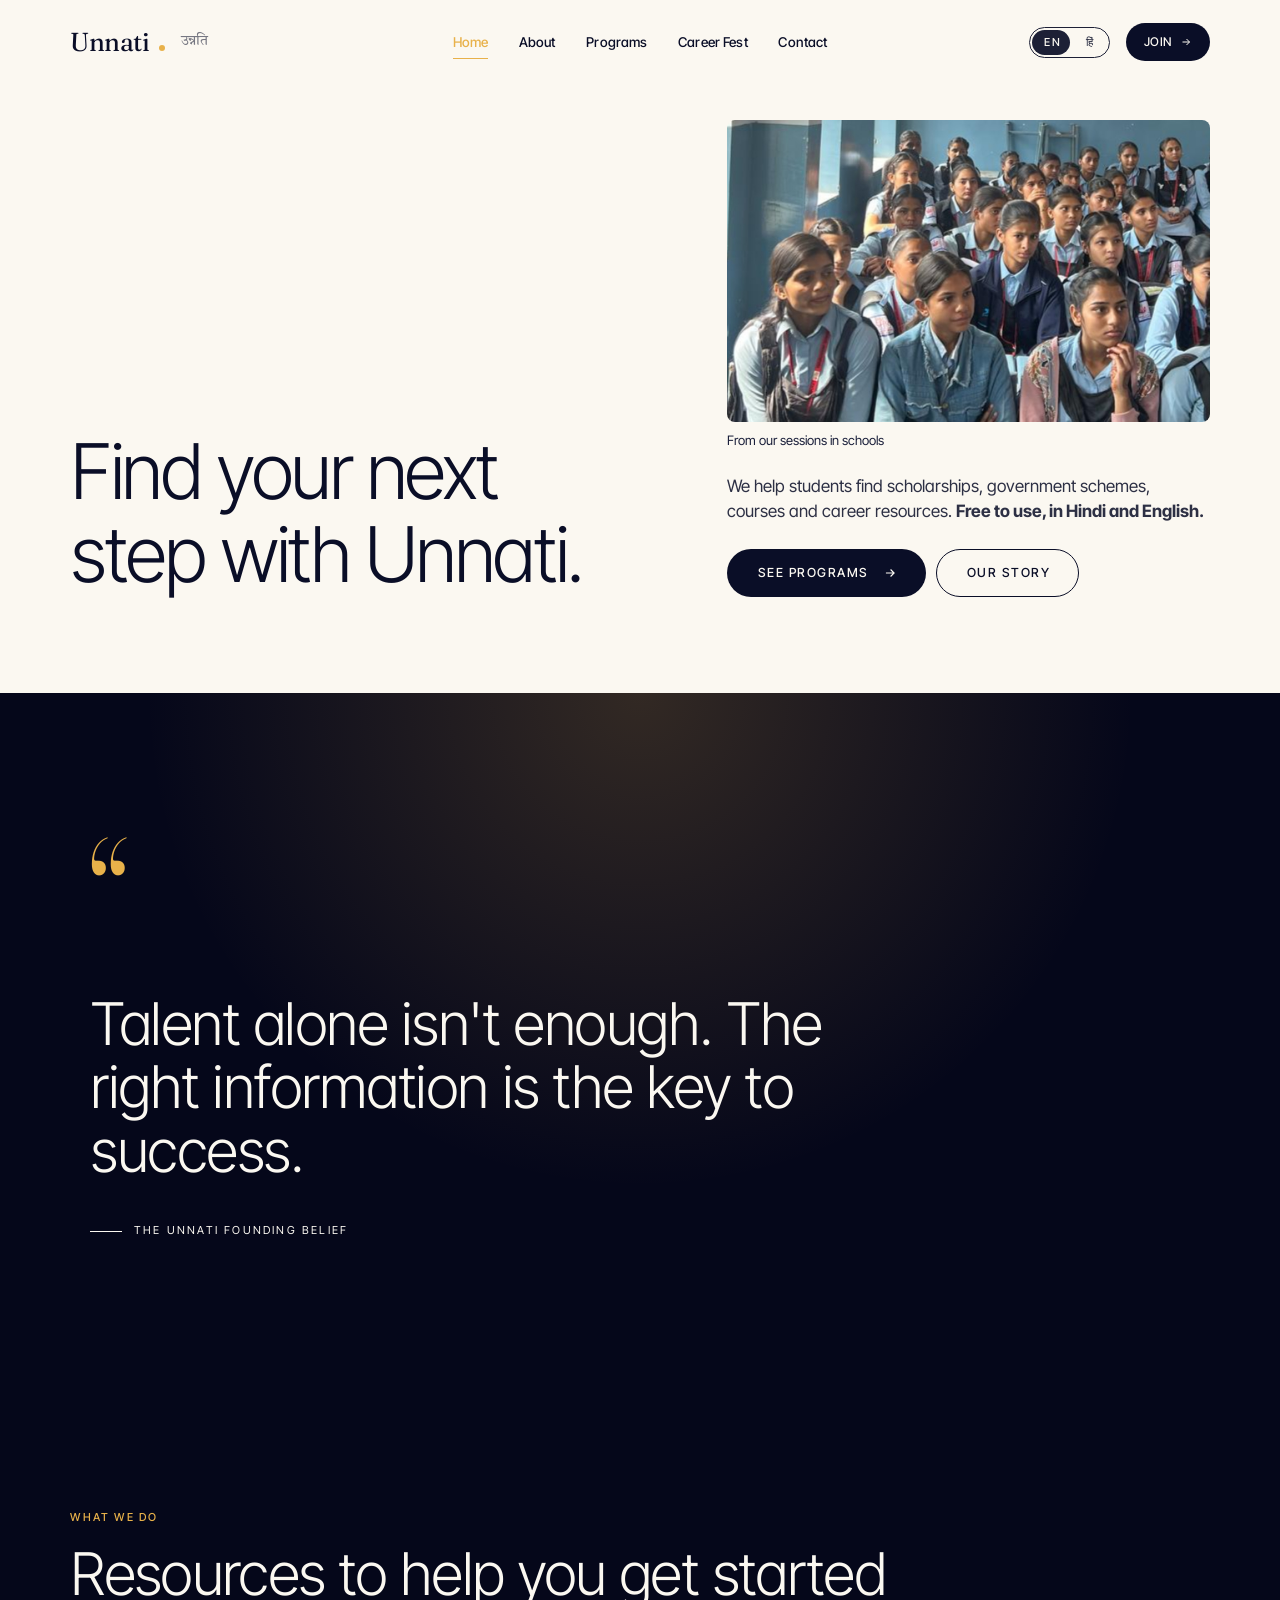
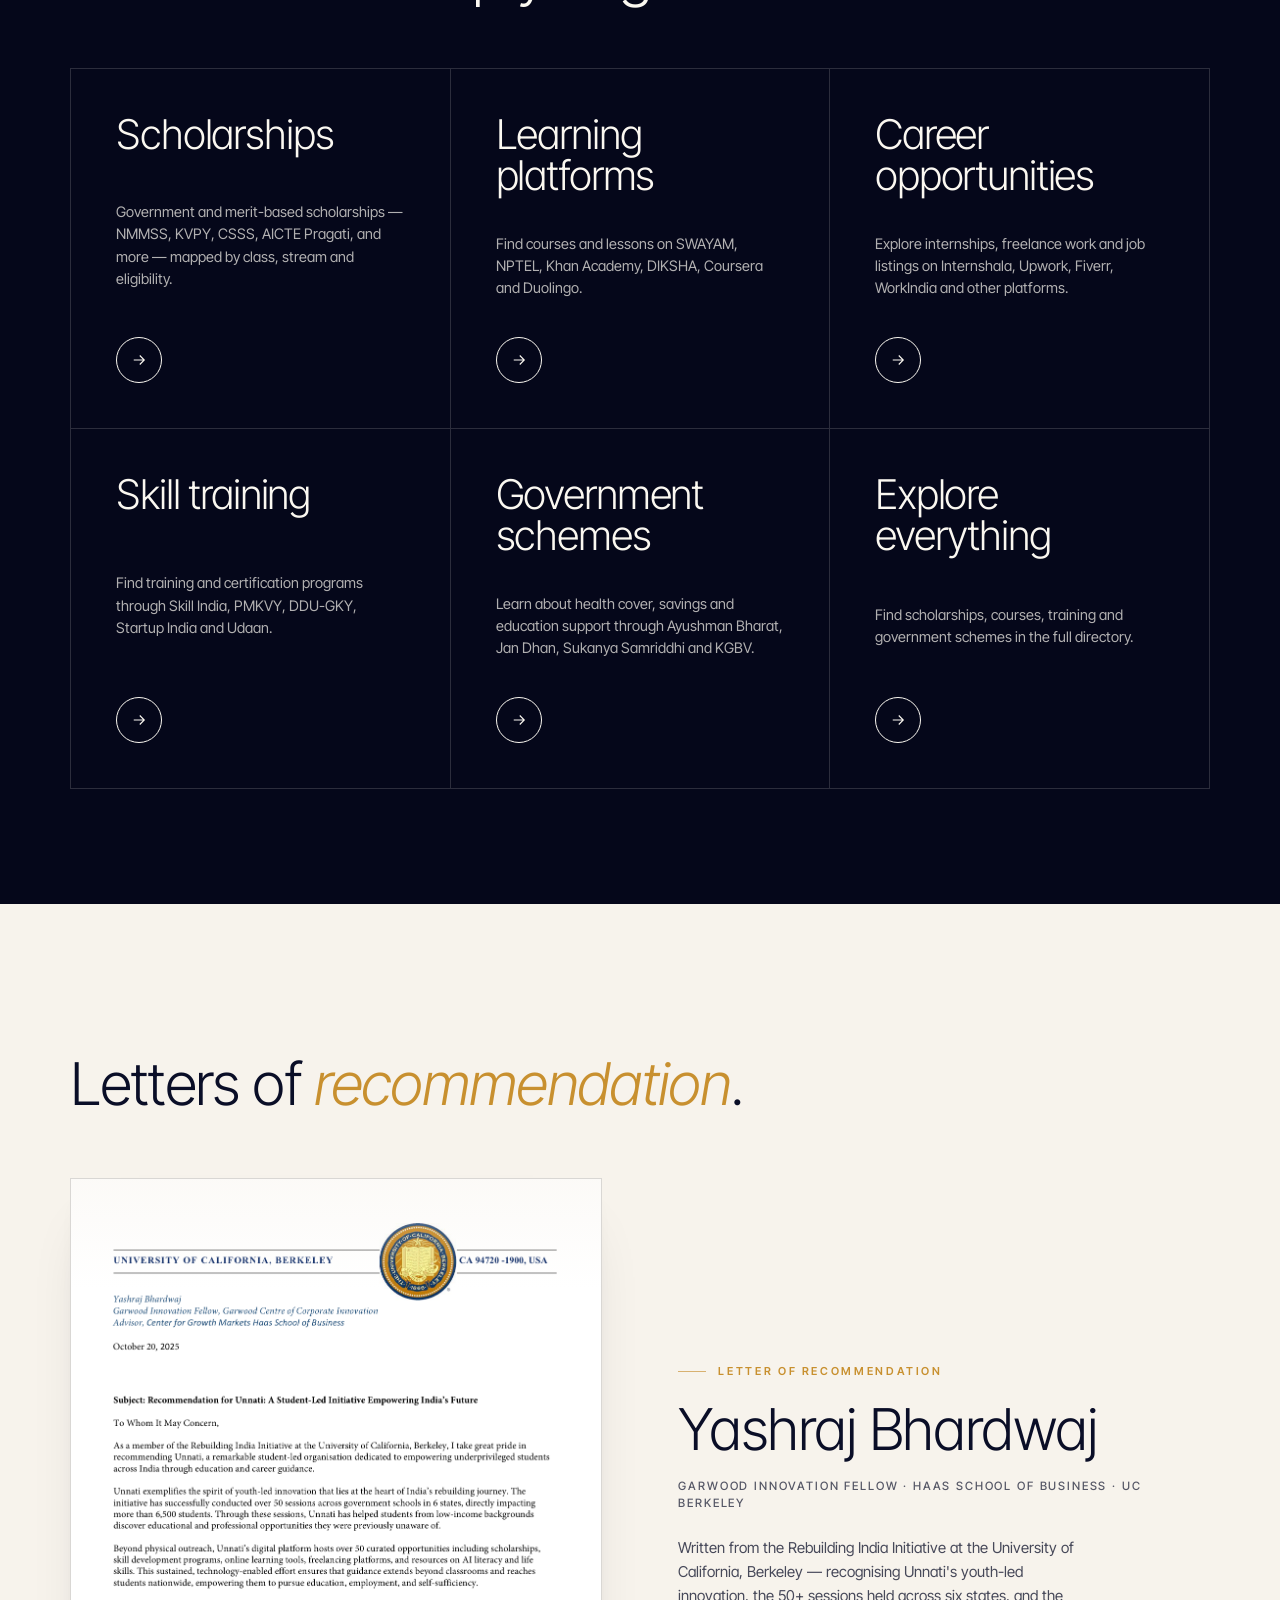
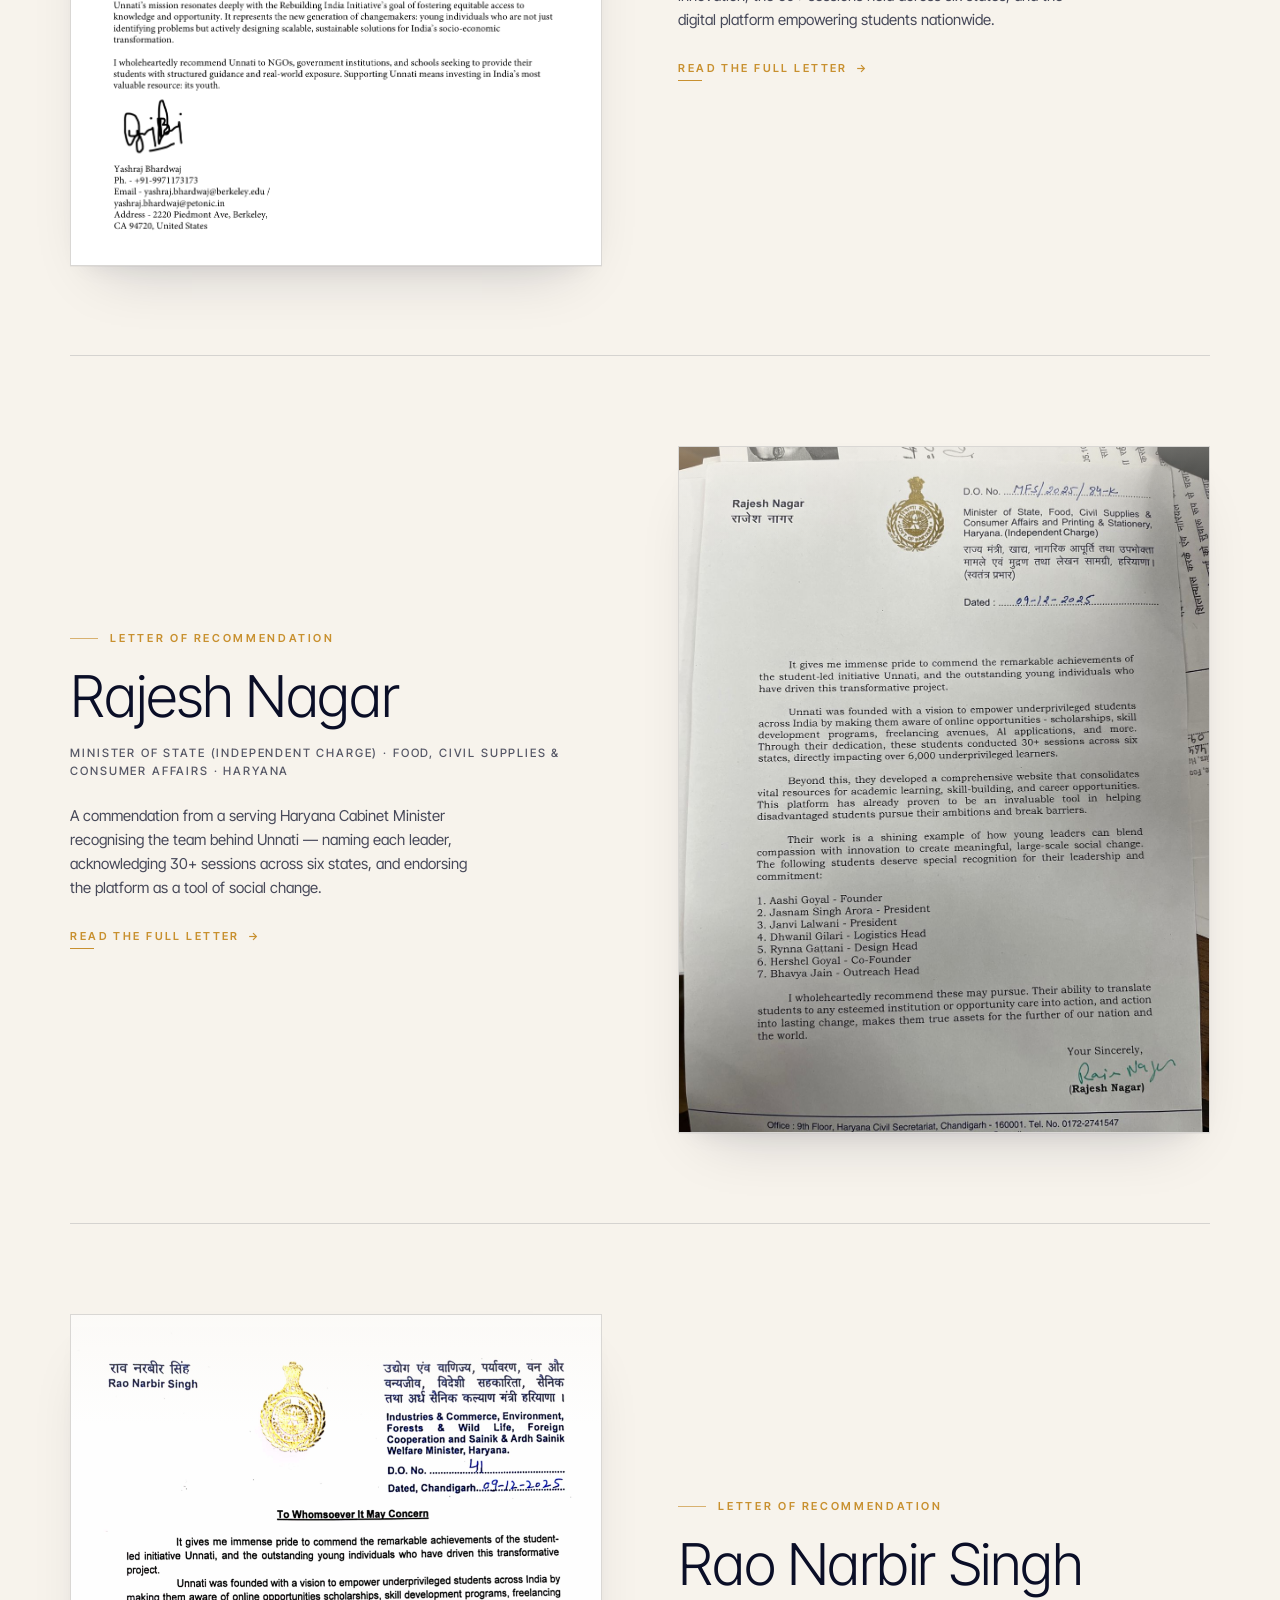
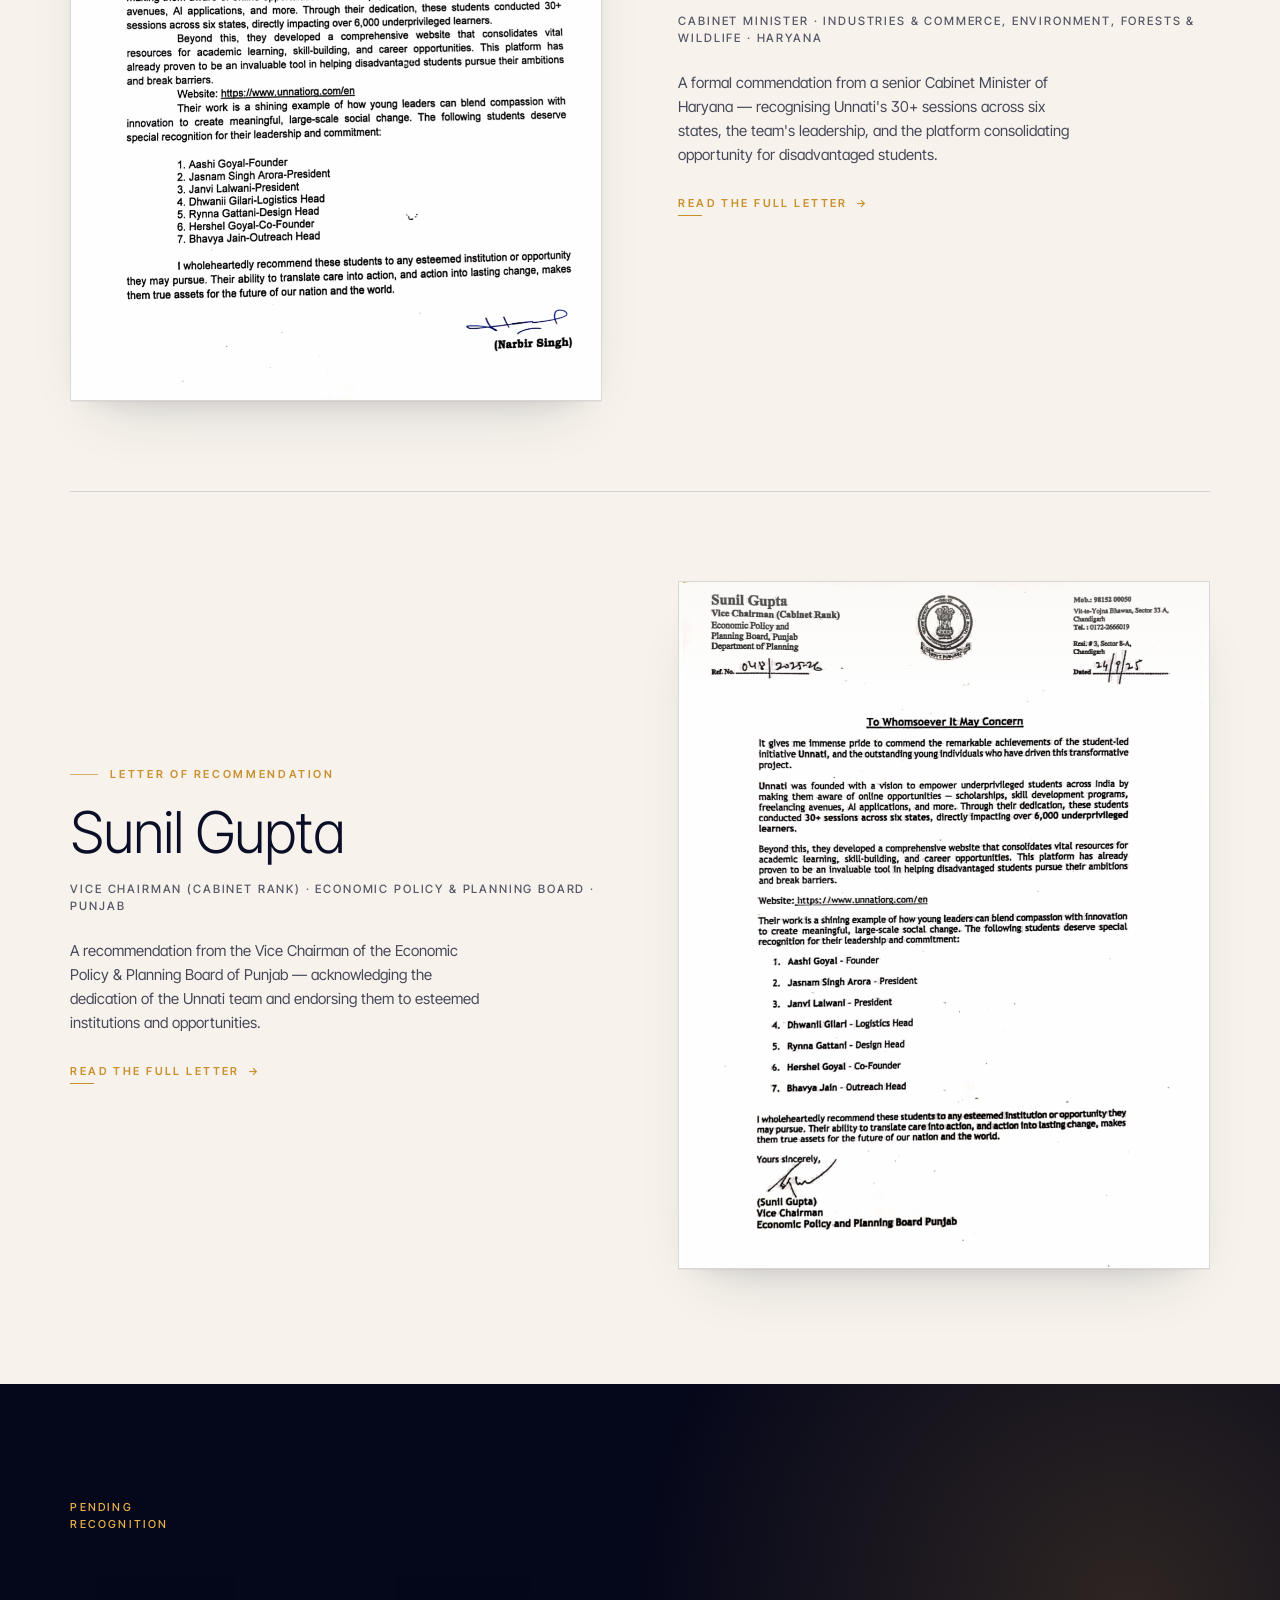
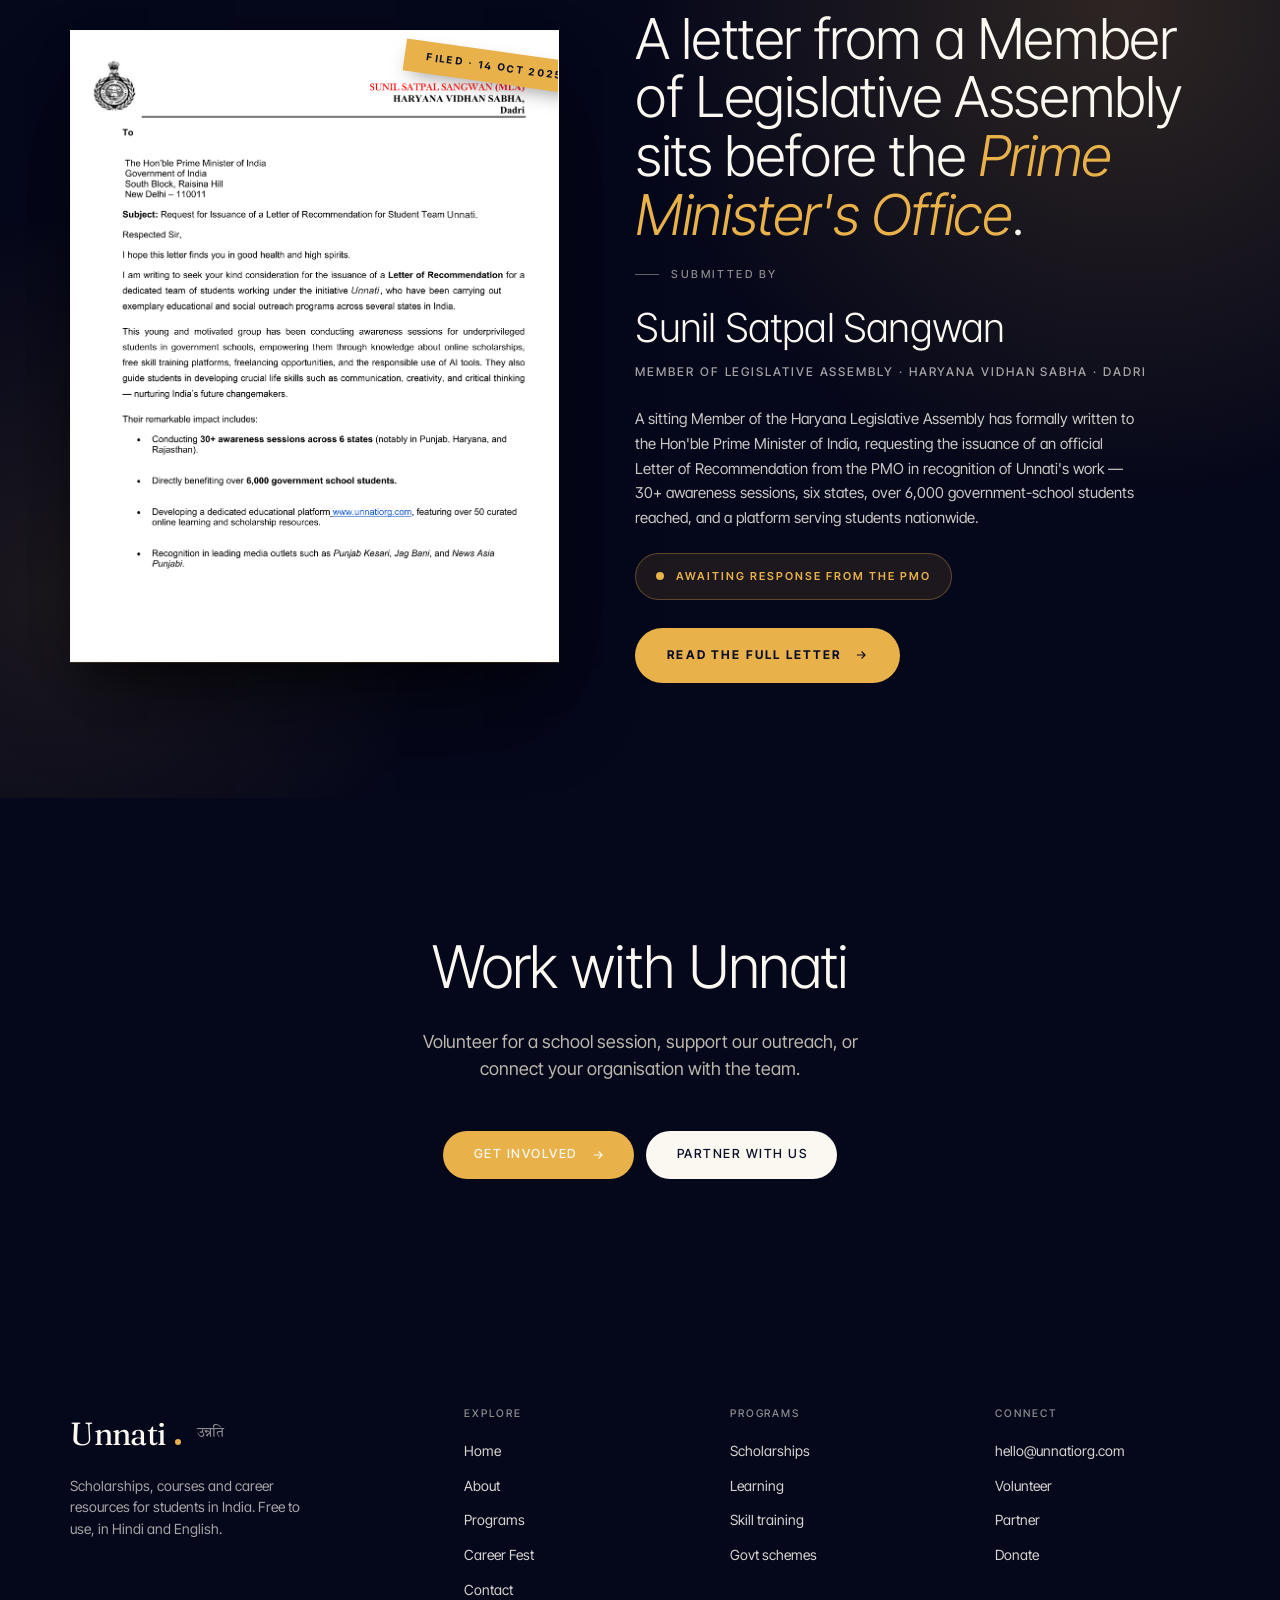
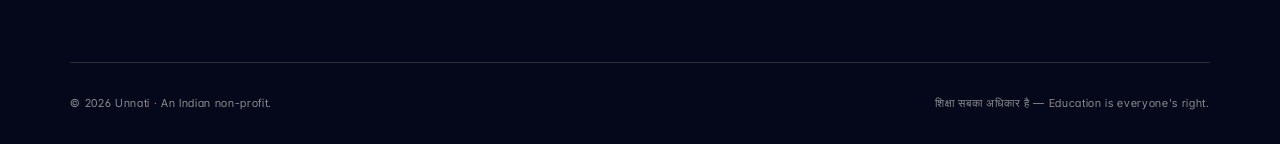
==== commit de19e2d5: "Simplify site presentation and tidy bilingual pages" ====
--- a/index.html
+++ b/index.html
@@ -1,645 +1,826 @@
-<!DOCTYPE html>
+<!doctype html>
 <html lang="en">
-<head>
-  <meta charset="UTF-8" />
-  <meta name="viewport" content="width=device-width, initial-scale=1.0" />
-  <title>Unnati · उन्नति — Information is opportunity.</title>
-  <meta name="title-en" content="Unnati · उन्नति — Information is opportunity." />
-  <meta name="title-hi" content="उन्नति — सही जानकारी, सही दिशा।" />
-  <meta name="description" content="Unnati is an Indian NGO putting scholarships, government schemes, skill programs and career resources in front of every student — bilingual, free, accessible." />
-
-  <link rel="preconnect" href="https://fonts.googleapis.com" />
-  <link rel="preconnect" href="https://fonts.gstatic.com" crossorigin />
-  <link rel="stylesheet" href="https://fonts.googleapis.com/css2?family=Fraunces:ital,opsz,wght@0,9..144,300;0,9..144,400;0,9..144,500;1,9..144,300;1,9..144,400&family=Inter+Tight:wght@400;500;600&family=JetBrains+Mono:wght@400;500&family=Tiro+Devanagari+Hindi&family=Hind:wght@400;500;600&display=swap" />
-  <link rel="stylesheet" href="css/style.css?v=v15" />
-</head>
-<body>
-
-  <!-- ============ INTRO (first visit only) ============ -->
-  <div class="intro" aria-hidden="true">
-    <div class="intro-meta top">
-      <span>Unnati · उन्नति</span>
-      <span>An NGO from India</span>
-    </div>
-
-    <div class="intro-thesis">
-      <span class="intro-word w1">Talent.</span>
-      <span class="intro-word w2">Information.</span>
-      <span class="intro-word w3">Opportunity.</span>
-      <span class="intro-word w4 devanagari">उन्नति।</span>
-    </div>
-
-    <div class="intro-mark">
-      Unnati<span class="intro-dot"></span><span class="intro-hi">उन्नति</span>
-    </div>
-
-    <div class="intro-line"></div>
-
-    <div class="intro-meta bottom">
-      <span class="lang-en">Welcome</span>
-      <span class="lang-hi">स्वागत है</span>
-      <span data-year>2026</span>
-    </div>
-  </div>
-
-  <!-- ============ PAGE TRANSITION (subsequent navs) ============ -->
-  <div class="page-trans" aria-hidden="true">
-    <div class="page-trans-mark">Unnati<span class="dot"></span></div>
-  </div>
-
-  <!-- ============ NAV ============ -->
-  <nav class="nav" id="nav">
-    <div class="brand-wrap">
-      <a href="index.html" class="brand">
-        Unnati<span class="brand-dot"></span>
-        <span class="brand-hi">उन्नति</span>
-      </a>
-    </div>
-
-    <div class="nav-center" id="navCenter">
-      <div class="nav-links">
-        <a href="index.html" aria-current="page">
-          <span class="n">01</span>
-          <span class="lang-en">Home</span>
-          <span class="lang-hi">मुख पृष्ठ</span>
+  <head>
+    <meta charset="UTF-8" />
+    <meta name="viewport" content="width=device-width, initial-scale=1.0" />
+    <title>Unnati · उन्नति — Resources for students</title>
+    <meta name="title-en" content="Unnati · उन्नति — Resources for students" />
+    <meta name="title-hi" content="उन्नति — सही जानकारी, सही दिशा।" />
+    <meta
+      name="description"
+      content="Find scholarships, government schemes, courses and career resources with Unnati. Free information for students in Hindi and English."
+    />
+
+    <link rel="preconnect" href="https://fonts.googleapis.com" />
+    <link rel="preconnect" href="https://fonts.gstatic.com" crossorigin />
+    <link
+      rel="stylesheet"
+      href="https://fonts.googleapis.com/css2?family=Fraunces:ital,opsz,wght@0,9..144,300;0,9..144,400;0,9..144,500;1,9..144,300;1,9..144,400&family=Inter+Tight:wght@400;500;600&family=Tiro+Devanagari+Hindi&family=Hind:wght@400;500;600&display=swap"
+    />
+    <link rel="stylesheet" href="css/style.css?v=18" />
+  </head>
+  <body>
+    <nav class="nav" id="nav">
+      <div class="brand-wrap">
+        <a href="index.html" class="brand">
+          Unnati<span class="brand-dot"></span>
+          <span class="brand-hi">उन्नति</span>
         </a>
-        <a href="about.html">
-          <span class="n">02</span>
-          <span class="lang-en">About</span>
-          <span class="lang-hi">हमारे बारे में</span>
+      </div>
+
+      <div class="nav-center" id="navCenter">
+        <div class="nav-links">
+          <a href="index.html" aria-current="page">
+            <span class="lang-en">Home</span>
+            <span class="lang-hi">मुख पृष्ठ</span>
+          </a>
+          <a href="about.html">
+            <span class="lang-en">About</span>
+            <span class="lang-hi">हमारे बारे में</span>
+          </a>
+          <a href="programs.html">
+            <span class="lang-en">Programs</span>
+            <span class="lang-hi">कार्यक्रम</span>
+          </a>
+          <a href="career-fest.html">
+            <span class="lang-en">Career Fest</span>
+            <span class="lang-hi">करियर फ़ेस्ट</span>
+          </a>
+          <a href="contact.html">
+            <span class="lang-en">Contact</span>
+            <span class="lang-hi">संपर्क</span>
+          </a>
+        </div>
+      </div>
+
+      <div class="nav-right">
+        <button class="lang-toggle" data-lang-toggle aria-label="Toggle language">
+          <span class="lt-en">EN</span>
+          <span class="lt-hi">हिं</span>
+        </button>
+        <a href="contact.html#join" class="nav-cta">
+          <span class="lang-en">Join</span>
+          <span class="lang-hi">जुड़ें</span>
+          <svg
+            width="12"
+            height="12"
+            viewBox="0 0 24 24"
+            fill="none"
+            stroke="currentColor"
+            stroke-width="2"
+          >
+            <path d="M5 12h14M13 6l6 6-6 6" />
+          </svg>
         </a>
-        <a href="programs.html">
-          <span class="n">03</span>
-          <span class="lang-en">Programs</span>
-          <span class="lang-hi">कार्यक्रम</span>
-        </a>
-        <a href="career-fest.html">
-          <span class="n">04</span>
-          <span class="lang-en">Career Fest</span>
-          <span class="lang-hi">करियर फ़ेस्ट</span>
-        </a>
-        <a href="contact.html">
-          <span class="n">05</span>
-          <span class="lang-en">Contact</span>
-          <span class="lang-hi">संपर्क</span>
-        </a>
-      </div>
-    </div>
-
-    <div class="nav-right">
-      <button class="lang-toggle" data-lang-toggle aria-label="Toggle language">
-        <span class="lt-en">EN</span>
-        <span class="lt-hi">हिं</span>
-      </button>
-      <a href="contact.html#join" class="nav-cta">
-        <span class="lang-en">Join</span>
-        <span class="lang-hi">जुड़ें</span>
-        <svg width="12" height="12" viewBox="0 0 24 24" fill="none" stroke="currentColor" stroke-width="2"><path d="M5 12h14M13 6l6 6-6 6"/></svg>
-      </a>
-      <button class="nav-toggle" aria-label="Menu"><span></span><span></span></button>
-    </div>
-  </nav>
-
-  <!-- ============ HERO ============ -->
-  <header class="hero">
-    <!-- Top metadata strip -->
-    <div class="hero-meta-top reveal">
-      <span>
-        <span class="lang-en">Est. India · Non-profit</span>
-        <span class="lang-hi">भारत · ग़ैर-लाभकारी संस्था</span>
-      </span>
-      <span>
-        <span class="lang-en">№ 01 / 04 — Home</span>
-        <span class="lang-hi">क्र. 01 / 04 — मुख पृष्ठ</span>
-      </span>
-    </div>
-
-    <!-- Main composition -->
-    <div class="hero-main">
-      <h1 class="hero-title reveal reveal-d1">
-        <span class="h-display lang-en">
-          <span class="line-reveal"><span>Not just</span></span>
-          <span class="line-reveal line-reveal-d1"><span><span class="serif-italic">talent.</span></span></span>
-          <span class="line-reveal line-reveal-d2"><span>The right</span></span>
-          <span class="line-reveal line-reveal-d3"><span><span class="serif-italic">information.</span></span></span>
-        </span>
-        <span class="h-display lang-hi">
-          <span class="line-reveal"><span>सिर्फ़ प्रतिभा</span></span>
-          <span class="line-reveal line-reveal-d1"><span>ही नहीं —</span></span>
-          <span class="line-reveal line-reveal-d2"><span>सही जानकारी</span></span>
-          <span class="line-reveal line-reveal-d3"><span>भी।</span></span>
-        </span>
-      </h1>
-
-      <aside class="hero-aside reveal reveal-d2">
-        <!-- Wordmark at the top of the right column -->
-        <div class="hero-mark">
-          <span class="lang-en">Unnati</span>
-          <span class="lang-hi">उन्नति</span>
-          <span class="mark-dot"></span>
-        </div>
-
-        <div class="hero-aside-bottom">
-          <!-- Kinetic bilingual word — cycles through six translations -->
-          <div class="word-cycle">
-            <div class="wc-label">
-              <span class="lang-en">A platform for</span>
-              <span class="lang-hi">एक मंच —</span>
-            </div>
-            <div class="word-stage" aria-hidden="true">
-              <span class="word">opportunity.</span>
-              <span class="word devanagari">अवसर।</span>
-              <span class="word">knowledge.</span>
-              <span class="word devanagari">ज्ञान।</span>
-              <span class="word">a future.</span>
-              <span class="word devanagari">उन्नति।</span>
-            </div>
-          </div>
-
-          <p class="lede">
-            <span class="lang-en">Unnati is an Indian non-profit on a single mission — putting scholarships, government schemes, skill programs and career resources in front of every student who needs them. <strong>Free. Bilingual. Always.</strong></span>
-            <span class="lang-hi">उन्नति एक ऐसा मंच है जहाँ छात्र छात्रवृत्तियाँ, सरकारी योजनाएँ, कौशल विकास कार्यक्रम, करियर मार्गदर्शन और अन्य संसाधन एक ही जगह पा सकते हैं। <strong>नि:शुल्क। द्विभाषी। हमेशा।</strong></span>
-          </p>
-
-          <div class="hero-cta">
-            <a href="programs.html" class="btn btn--primary">
-              <span class="lang-en">See programs</span>
-              <span class="lang-hi">कार्यक्रम देखें</span>
-              <svg viewBox="0 0 24 24" fill="none" stroke="currentColor" stroke-width="2"><path d="M5 12h14M13 6l6 6-6 6"/></svg>
+        <button class="nav-toggle" aria-label="Menu"><span></span><span></span></button>
+      </div>
+    </nav>
+    <header class="hero">
+      <div class="hero-main">
+        <h1 class="hero-title reveal reveal-d1">
+          <span class="h-display lang-en">Find your next<br />step with Unnati.</span>
+          <span class="h-display lang-hi">अपना अगला कदम<br />उन्नति के साथ चुनें।</span>
+        </h1>
+
+        <aside class="hero-aside reveal reveal-d2">
+          <figure class="hero-photo">
+            <img src="images/session-14.jpg" alt="An Unnati outreach session" />
+            <figcaption>
+              <span class="lang-en">From our sessions in schools</span
+              ><span class="lang-hi">विद्यालयों में हमारे सत्रों की एक झलक</span>
+            </figcaption>
+          </figure>
+
+          <div class="hero-aside-bottom">
+            <p class="lede">
+              <span class="lang-en"
+                >We help students find scholarships, government schemes, courses and career
+                resources. <strong>Free to use, in Hindi and English.</strong></span
+              >
+              <span class="lang-hi"
+                >हम छात्रों को छात्रवृत्तियों, सरकारी योजनाओं, पाठ्यक्रमों और करियर के अवसरों की
+                जानकारी देते हैं। <strong>हिंदी और अंग्रेज़ी में, बिल्कुल मुफ़्त।</strong></span
+              >
+            </p>
+
+            <div class="hero-cta">
+              <a href="programs.html" class="btn btn--primary">
+                <span class="lang-en">See programs</span>
+                <span class="lang-hi">कार्यक्रम देखें</span>
+                <svg viewBox="0 0 24 24" fill="none" stroke="currentColor" stroke-width="2">
+                  <path d="M5 12h14M13 6l6 6-6 6" />
+                </svg>
+              </a>
+              <a href="about.html" class="btn btn--ghost">
+                <span class="lang-en">Our story</span>
+                <span class="lang-hi">हमारी कहानी</span>
+              </a>
+            </div>
+          </div>
+        </aside>
+      </div>
+    </header>
+
+    <section class="verbatim">
+      <div class="verbatim-inner">
+        <span class="verbatim-mark reveal">“</span>
+        <p class="verbatim-text reveal reveal-d1">
+          <span class="lang-en"
+            >Talent alone isn't enough. The right information is the key to success.</span
+          >
+          <span class="lang-hi"
+            >सिर्फ़ प्रतिभा ही नहीं, बल्कि सही जानकारी भी सफलता की कुंजी है।</span
+          >
+        </p>
+        <p class="verbatim-cite reveal reveal-d2">
+          <span class="lang-en">The Unnati founding belief</span>
+          <span class="lang-hi">उन्नति का मूल विश्वास</span>
+        </p>
+      </div>
+    </section>
+    <section class="section-dark">
+      <div class="container">
+        <div class="chapter-head">
+          <div class="chapter-title">
+            <span class="chapter-tag reveal">
+              <span class="lang-en">What we do</span>
+              <span class="lang-hi">हम क्या करते हैं</span>
+            </span>
+            <h2 class="h-2 reveal reveal-d1" style="color: var(--paper)">
+              <span class="lang-en">Resources to help you get started</span>
+              <span class="lang-hi">शुरुआत करने के लिए ज़रूरी जानकारी</span>
+            </h2>
+          </div>
+        </div>
+
+        <div class="pillars">
+          <a class="pillar reveal" href="programs.html#scholarships">
+            <div>
+              <h3 class="pillar-title">
+                <span class="lang-en">Scholarships</span>
+                <span class="lang-hi">छात्रवृत्ति</span>
+              </h3>
+            </div>
+            <p class="pillar-body">
+              <span class="lang-en"
+                >Government and merit-based scholarships — NMMSS, KVPY, CSSS, AICTE Pragati, and
+                more — mapped by class, stream and eligibility.</span
+              >
+              <span class="lang-hi"
+                >सरकारी एवं मेरिट-आधारित छात्रवृत्तियाँ — NMMSS, KVPY, CSSS, AICTE प्रगति आदि —
+                कक्षा, विषय और पात्रता के अनुसार।</span
+              >
+            </p>
+            <span class="pillar-arrow">
+              <svg
+                width="18"
+                height="18"
+                viewBox="0 0 24 24"
+                fill="none"
+                stroke="currentColor"
+                stroke-width="1.5"
+              >
+                <path d="M5 12h14M13 6l6 6-6 6" />
+              </svg>
+            </span>
+          </a>
+
+          <a class="pillar reveal reveal-d1" href="programs.html#learning">
+            <div>
+              <h3 class="pillar-title">
+                <span class="lang-en">Learning platforms</span>
+                <span class="lang-hi">सीखने के मंच</span>
+              </h3>
+            </div>
+            <p class="pillar-body">
+              <span class="lang-en"
+                >Find courses and lessons on SWAYAM, NPTEL, Khan Academy, DIKSHA, Coursera and
+                Duolingo.</span
+              >
+              <span class="lang-hi"
+                >इंटरनेट के बेहतरीन मुफ़्त संसाधन — स्वयं, NPTEL, खान अकादमी, दीक्षा, कोर्सेरा,
+                डुओलिंगो — भारतीय छात्रों के लिए चयनित।</span
+              >
+            </p>
+            <span class="pillar-arrow">
+              <svg
+                width="18"
+                height="18"
+                viewBox="0 0 24 24"
+                fill="none"
+                stroke="currentColor"
+                stroke-width="1.5"
+              >
+                <path d="M5 12h14M13 6l6 6-6 6" />
+              </svg>
+            </span>
+          </a>
+
+          <a class="pillar reveal reveal-d2" href="programs.html#career">
+            <div>
+              <h3 class="pillar-title">
+                <span class="lang-en">Career opportunities</span>
+                <span class="lang-hi">कैरियर के अवसर</span>
+              </h3>
+            </div>
+            <p class="pillar-body">
+              <span class="lang-en"
+                >Explore internships, freelance work and job listings on Internshala, Upwork,
+                Fiverr, WorkIndia and other platforms.</span
+              >
+              <span class="lang-hi"
+                >इंटर्नशाला, अपवर्क, फ़ाइवर, वर्कइंडिया आदि — ऐसे अवसर जो स्नातक होने का इंतज़ार
+                नहीं करते।</span
+              >
+            </p>
+            <span class="pillar-arrow">
+              <svg
+                width="18"
+                height="18"
+                viewBox="0 0 24 24"
+                fill="none"
+                stroke="currentColor"
+                stroke-width="1.5"
+              >
+                <path d="M5 12h14M13 6l6 6-6 6" />
+              </svg>
+            </span>
+          </a>
+
+          <a class="pillar reveal" href="programs.html#skills">
+            <div>
+              <h3 class="pillar-title">
+                <span class="lang-en">Skill training</span>
+                <span class="lang-hi">कौशल प्रशिक्षण</span>
+              </h3>
+            </div>
+            <p class="pillar-body">
+              <span class="lang-en"
+                >Find training and certification programs through Skill India, PMKVY, DDU-GKY,
+                Startup India and Udaan.</span
+              >
+              <span class="lang-hi"
+                >स्किल इंडिया, PMKVY, DDU-GKY, स्टार्टअप इंडिया, उड़ान — रोज़गार से जुड़ने वाली
+                सरकारी प्रमाणित योजनाएँ।</span
+              >
+            </p>
+            <span class="pillar-arrow">
+              <svg
+                width="18"
+                height="18"
+                viewBox="0 0 24 24"
+                fill="none"
+                stroke="currentColor"
+                stroke-width="1.5"
+              >
+                <path d="M5 12h14M13 6l6 6-6 6" />
+              </svg>
+            </span>
+          </a>
+
+          <a class="pillar reveal reveal-d1" href="programs.html#schemes">
+            <div>
+              <h3 class="pillar-title">
+                <span class="lang-en">Government schemes</span>
+                <span class="lang-hi">सरकारी योजनाएँ</span>
+              </h3>
+            </div>
+            <p class="pillar-body">
+              <span class="lang-en"
+                >Learn about health cover, savings and education support through Ayushman Bharat,
+                Jan Dhan, Sukanya Samriddhi and KGBV.</span
+              >
+              <span class="lang-hi"
+                >आयुष्मान भारत, जनधन, सुकन्या समृद्धि और KGBV से स्वास्थ्य, बचत और शिक्षा सहायता की
+                जानकारी पाएँ।</span
+              >
+            </p>
+            <span class="pillar-arrow">
+              <svg
+                width="18"
+                height="18"
+                viewBox="0 0 24 24"
+                fill="none"
+                stroke="currentColor"
+                stroke-width="1.5"
+              >
+                <path d="M5 12h14M13 6l6 6-6 6" />
+              </svg>
+            </span>
+          </a>
+
+          <a class="pillar reveal reveal-d2" href="programs.html">
+            <div>
+              <h3 class="pillar-title">
+                <span class="lang-en">Explore<br />everything</span>
+                <span class="lang-hi">सब कुछ<br />देखें</span>
+              </h3>
+            </div>
+            <p class="pillar-body">
+              <span class="lang-en"
+                >Find scholarships, courses, training and government schemes in the full
+                directory.</span
+              >
+              <span class="lang-hi"
+                >उन्नति की पूरी कार्यक्रम सूची देखें — सत्यापित, अद्यतन और निःशुल्क।</span
+              >
+            </p>
+            <span class="pillar-arrow">
+              <svg
+                width="18"
+                height="18"
+                viewBox="0 0 24 24"
+                fill="none"
+                stroke="currentColor"
+                stroke-width="1.5"
+              >
+                <path d="M5 12h14M13 6l6 6-6 6" />
+              </svg>
+            </span>
+          </a>
+        </div>
+      </div>
+    </section>
+    <section class="section-cream">
+      <div class="container">
+        <div class="chapter-head">
+          <div class="chapter-title">
+            <span class="chapter-tag reveal">
+              <span class="lang-en">Recognition</span>
+              <span class="lang-hi">पहचान</span>
+            </span>
+            <h2 class="h-2 reveal reveal-d1">
+              <span class="lang-en"
+                >Letters of
+                <span class="serif-italic" style="color: var(--gold-deep)">recommendation</span
+                >.</span
+              >
+              <span class="lang-hi"
+                ><span class="serif-italic" style="color: var(--gold-deep)">अनुशंसा</span>
+                पत्र।</span
+              >
+            </h2>
+          </div>
+        </div>
+
+        <div class="lor-list">
+          <div class="lor-row reveal">
+            <a
+              class="lor-preview"
+              href="images/Berkeley_Unnati_Letter.pdf"
+              target="_blank"
+              rel="noopener"
+              aria-label="Open Berkeley recommendation letter"
+            >
+              <img
+                src="images/lor-berkeley-thumb.png"
+                alt="Recommendation letter from UC Berkeley"
+                loading="lazy"
+              />
             </a>
-            <a href="about.html" class="btn btn--ghost">
-              <span class="lang-en">Our story</span>
-              <span class="lang-hi">हमारी कहानी</span>
+            <div class="lor-content">
+              <span class="lor-type-big">
+                <span class="lang-en">Letter of Recommendation</span>
+                <span class="lang-hi">अनुशंसा पत्र</span>
+              </span>
+              <h3 class="lor-author-big">
+                <span class="lang-en">Yashraj Bhardwaj</span>
+                <span class="lang-hi">यशराज भारद्वाज</span>
+              </h3>
+              <div class="lor-role-big">
+                <span class="lang-en"
+                  >Garwood Innovation Fellow · Haas School of Business · UC Berkeley</span
+                >
+                <span class="lang-hi"
+                  >गारवुड इनोवेशन फ़ेलो · हास स्कूल ऑफ़ बिज़नेस · यूसी बर्कली</span
+                >
+              </div>
+              <p class="lor-desc-big">
+                <span class="lang-en"
+                  >Written from the Rebuilding India Initiative at the University of California,
+                  Berkeley — recognising Unnati's youth-led innovation, the 50+ sessions held across
+                  six states, and the digital platform empowering students nationwide.</span
+                >
+                <span class="lang-hi"
+                  >यूनिवर्सिटी ऑफ़ कैलिफ़ोर्निया, बर्कली की ‘री-बिल्डिंग इंडिया’ पहल की ओर से लिखा
+                  गया पत्र — उन्नति के युवा-संचालित नवाचार, छह राज्यों में आयोजित 50+ सत्रों, और
+                  देशभर में छात्रों को सशक्त करने वाले डिजिटल मंच को मान्यता देता हुआ।</span
+                >
+              </p>
+              <a
+                class="lor-link-big"
+                href="images/Berkeley_Unnati_Letter.pdf"
+                target="_blank"
+                rel="noopener"
+              >
+                <span class="lang-en">Read the full letter</span>
+                <span class="lang-hi">पूरा पत्र पढ़ें</span>
+              </a>
+            </div>
+          </div>
+          <div class="lor-row reveal">
+            <a
+              class="lor-preview"
+              href="images/Minister.jpeg"
+              target="_blank"
+              rel="noopener"
+              aria-label="Open recommendation letter from Minister Rajesh Nagar"
+            >
+              <img
+                src="images/Minister.jpeg"
+                alt="Recommendation letter from Haryana Minister Rajesh Nagar"
+                loading="lazy"
+              />
             </a>
-          </div>
-        </div>
-      </aside>
-    </div>
-  </header>
-
-  <!-- ============ MARQUEE ============ -->
-  <div class="marquee" aria-hidden="true">
-    <div class="marquee-track">
-      <span class="marquee-item">
-        <span class="lang-en">Scholarships</span><span class="lang-hi">छात्रवृत्ति</span>
-      </span>
-      <span class="marquee-item">
-        <span class="lang-en">Government Schemes</span><span class="lang-hi">सरकारी योजनाएँ</span>
-      </span>
-      <span class="marquee-item">
-        <span class="lang-en">Skill Programs</span><span class="lang-hi">कौशल विकास</span>
-      </span>
-      <span class="marquee-item">
-        <span class="lang-en">Learning Platforms</span><span class="lang-hi">सीखने के मंच</span>
-      </span>
-      <span class="marquee-item">
-        <span class="lang-en">Career Resources</span><span class="lang-hi">करियर अवसर</span>
-      </span>
-      <!-- duplicated for seamless scroll -->
-      <span class="marquee-item">
-        <span class="lang-en">Scholarships</span><span class="lang-hi">छात्रवृत्ति</span>
-      </span>
-      <span class="marquee-item">
-        <span class="lang-en">Government Schemes</span><span class="lang-hi">सरकारी योजनाएँ</span>
-      </span>
-      <span class="marquee-item">
-        <span class="lang-en">Skill Programs</span><span class="lang-hi">कौशल विकास</span>
-      </span>
-      <span class="marquee-item">
-        <span class="lang-en">Learning Platforms</span><span class="lang-hi">सीखने के मंच</span>
-      </span>
-      <span class="marquee-item">
-        <span class="lang-en">Career Resources</span><span class="lang-hi">करियर अवसर</span>
-      </span>
-    </div>
-  </div>
-
-  <!-- ============ THE PROBLEM / VERBATIM ============ -->
-  <section class="verbatim">
-    <div class="verbatim-inner">
-      <span class="verbatim-mark reveal">“</span>
-      <p class="verbatim-text reveal reveal-d1">
-        <span class="lang-en">Talent alone isn't enough. The right information is the key to success.</span>
-        <span class="lang-hi">सिर्फ़ प्रतिभा ही नहीं, बल्कि सही जानकारी भी सफलता की कुंजी है।</span>
-      </p>
-      <p class="verbatim-cite reveal reveal-d2">
-        <span class="lang-en">The Unnati founding belief</span>
-        <span class="lang-hi">उन्नति का मूल विश्वास</span>
-      </p>
-    </div>
-  </section>
-
-  <!-- ============ WHAT WE DO / PILLARS ============ -->
-  <section class="section-dark">
-    <div class="container">
-      <div class="chapter-head">
-        <div class="chapter-no reveal">§ 02</div>
-        <div class="chapter-title">
-          <span class="chapter-tag reveal">
-            <span class="lang-en">What we do</span>
-            <span class="lang-hi">हम क्या करते हैं</span>
-          </span>
-          <h2 class="h-2 reveal reveal-d1" style="color:var(--paper);">
-            <span class="lang-en">Five categories.<br />One platform.<br /><span class="serif-italic" style="color:var(--saffron);">One door for every student.</span></span>
-            <span class="lang-hi">पाँच श्रेणियाँ।<br />एक मंच।<br /><span style="color:var(--saffron);">हर छात्र के लिए एक दरवाज़ा।</span></span>
-          </h2>
-        </div>
-      </div>
-
-      <div class="pillars">
-        <a class="pillar reveal" href="programs.html#scholarships">
-          <div>
-            <div class="pillar-no">01</div>
-            <h3 class="pillar-title">
-              <span class="lang-en">Scholarships</span>
-              <span class="lang-hi">छात्रवृत्ति</span>
+            <div class="lor-content">
+              <span class="lor-type-big">
+                <span class="lang-en">Letter of Recommendation</span>
+                <span class="lang-hi">अनुशंसा पत्र</span>
+              </span>
+              <h3 class="lor-author-big">
+                <span class="lang-en">Rajesh Nagar</span>
+                <span class="lang-hi">राजेश नागर</span>
+              </h3>
+              <div class="lor-role-big">
+                <span class="lang-en"
+                  >Minister of State (Independent Charge) · Food, Civil Supplies &amp; Consumer
+                  Affairs · Haryana</span
+                >
+                <span class="lang-hi"
+                  >राज्य मंत्री (स्वतंत्र प्रभार) · खाद्य, नागरिक आपूर्ति एवं उपभोक्ता मामले ·
+                  हरियाणा</span
+                >
+              </div>
+              <p class="lor-desc-big">
+                <span class="lang-en"
+                  >A commendation from a serving Haryana Cabinet Minister recognising the team
+                  behind Unnati — naming each leader, acknowledging 30+ sessions across six states,
+                  and endorsing the platform as a tool of social change.</span
+                >
+                <span class="lang-hi"
+                  >हरियाणा कैबिनेट के एक वर्तमान मंत्री की ओर से उन्नति की टीम को विशेष सम्मान —
+                  प्रत्येक नेतृत्वकर्ता का उल्लेख, छह राज्यों में 30+ सत्रों को मान्यता, और मंच को
+                  सामाजिक बदलाव के साधन के रूप में पहचान।</span
+                >
+              </p>
+              <a class="lor-link-big" href="images/Minister.jpeg" target="_blank" rel="noopener">
+                <span class="lang-en">Read the full letter</span>
+                <span class="lang-hi">पूरा पत्र पढ़ें</span>
+              </a>
+            </div>
+          </div>
+          <div class="lor-row reveal">
+            <a
+              class="lor-preview"
+              href="images/lor-narbir.pdf"
+              target="_blank"
+              rel="noopener"
+              aria-label="Open recommendation letter from Rao Narbir Singh"
+            >
+              <img
+                src="images/lor-narbir-thumb.png"
+                alt="Recommendation letter from Haryana Industries Minister Rao Narbir Singh"
+                loading="lazy"
+              />
+            </a>
+            <div class="lor-content">
+              <span class="lor-type-big">
+                <span class="lang-en">Letter of Recommendation</span>
+                <span class="lang-hi">अनुशंसा पत्र</span>
+              </span>
+              <h3 class="lor-author-big">
+                <span class="lang-en">Rao Narbir Singh</span>
+                <span class="lang-hi">राव नरबीर सिंह</span>
+              </h3>
+              <div class="lor-role-big">
+                <span class="lang-en"
+                  >Cabinet Minister · Industries &amp; Commerce, Environment, Forests &amp; Wildlife
+                  · Haryana</span
+                >
+                <span class="lang-hi"
+                  >कैबिनेट मंत्री · उद्योग एवं वाणिज्य, पर्यावरण, वन एवं वन्य जीव · हरियाणा</span
+                >
+              </div>
+              <p class="lor-desc-big">
+                <span class="lang-en"
+                  >A formal commendation from a senior Cabinet Minister of Haryana — recognising
+                  Unnati's 30+ sessions across six states, the team's leadership, and the platform
+                  consolidating opportunity for disadvantaged students.</span
+                >
+                <span class="lang-hi"
+                  >हरियाणा के एक वरिष्ठ कैबिनेट मंत्री की ओर से औपचारिक प्रशंसा — उन्नति के छह
+                  राज्यों में 30+ सत्रों, टीम के नेतृत्व, और वंचित छात्रों के लिए अवसरों को एक मंच
+                  पर लाने वाले प्लेटफ़ॉर्म को मान्यता।</span
+                >
+              </p>
+              <a class="lor-link-big" href="images/lor-narbir.pdf" target="_blank" rel="noopener">
+                <span class="lang-en">Read the full letter</span>
+                <span class="lang-hi">पूरा पत्र पढ़ें</span>
+              </a>
+            </div>
+          </div>
+          <div class="lor-row reveal">
+            <a
+              class="lor-preview"
+              href="images/lor-gupta.pdf"
+              target="_blank"
+              rel="noopener"
+              aria-label="Open recommendation letter from Sunil Gupta"
+            >
+              <img
+                src="images/lor-gupta-thumb.png"
+                alt="Recommendation letter from Sunil Gupta, Vice Chairman, Punjab Planning Board"
+                loading="lazy"
+              />
+            </a>
+            <div class="lor-content">
+              <span class="lor-type-big">
+                <span class="lang-en">Letter of Recommendation</span>
+                <span class="lang-hi">अनुशंसा पत्र</span>
+              </span>
+              <h3 class="lor-author-big">
+                <span class="lang-en">Sunil Gupta</span>
+                <span class="lang-hi">सुनील गुप्ता</span>
+              </h3>
+              <div class="lor-role-big">
+                <span class="lang-en"
+                  >Vice Chairman (Cabinet Rank) · Economic Policy &amp; Planning Board ·
+                  Punjab</span
+                >
+                <span class="lang-hi"
+                  >उपाध्यक्ष (कैबिनेट रैंक) · आर्थिक नीति एवं योजना बोर्ड · पंजाब</span
+                >
+              </div>
+              <p class="lor-desc-big">
+                <span class="lang-en"
+                  >A recommendation from the Vice Chairman of the Economic Policy &amp; Planning
+                  Board of Punjab — acknowledging the dedication of the Unnati team and endorsing
+                  them to esteemed institutions and opportunities.</span
+                >
+                <span class="lang-hi"
+                  >पंजाब के आर्थिक नीति एवं योजना बोर्ड के उपाध्यक्ष की ओर से अनुशंसा — उन्नति टीम
+                  की निष्ठा को सम्मान देती हुई और उन्हें प्रतिष्ठित संस्थानों एवं अवसरों के लिए
+                  सिफ़ारिश करती हुई।</span
+                >
+              </p>
+              <a class="lor-link-big" href="images/lor-gupta.pdf" target="_blank" rel="noopener">
+                <span class="lang-en">Read the full letter</span>
+                <span class="lang-hi">पूरा पत्र पढ़ें</span>
+              </a>
+            </div>
+          </div>
+        </div>
+      </div>
+    </section>
+    <section class="section-dark petition-section">
+      <div class="container">
+        <div class="petition-head">
+          <div class="chapter-title">
+            <span class="chapter-tag reveal">
+              <span class="lang-en">Pending recognition</span>
+              <span class="lang-hi">लंबित मान्यता</span>
+            </span>
+          </div>
+        </div>
+
+        <div class="petition-spread reveal">
+          <a
+            class="petition-preview"
+            href="images/LetterFromMLAToPM.pdf"
+            target="_blank"
+            rel="noopener"
+            aria-label="Open the MLA's letter to the Prime Minister"
+          >
+            <span class="petition-stamp">
+              <span class="lang-en">Filed · 14 Oct 2025</span>
+              <span class="lang-hi">दर्ज · 14 अक्टू. 2025</span>
+            </span>
+            <img
+              src="images/lor-mla-thumb.png"
+              alt="Letter from MLA Sunil Sangwan addressed to the Prime Minister of India"
+              loading="lazy"
+            />
+          </a>
+
+          <div class="petition-content">
+            <h2 class="petition-headline">
+              <span class="lang-en"
+                >A letter from a Member of Legislative Assembly sits before the
+                <em>Prime Minister's Office</em>.</span
+              >
+              <span class="lang-hi"
+                >एक विधायक का पत्र <em>प्रधानमंत्री कार्यालय</em> के समक्ष विचाराधीन है।</span
+              >
+            </h2>
+
+            <span class="petition-from-label">
+              <span class="lang-en">Submitted by</span>
+              <span class="lang-hi">प्रस्तुतकर्ता</span>
+            </span>
+            <h3 class="petition-author">
+              <span class="lang-en">Sunil Satpal Sangwan</span>
+              <span class="lang-hi">सुनील सतपाल सांगवान</span>
             </h3>
-          </div>
-          <p class="pillar-body">
-            <span class="lang-en">Government and merit-based scholarships — NMMSS, KVPY, CSSS, AICTE Pragati, and more — mapped by class, stream and eligibility.</span>
-            <span class="lang-hi">सरकारी एवं मेरिट-आधारित छात्रवृत्तियाँ — NMMSS, KVPY, CSSS, AICTE प्रगति आदि — कक्षा, विषय और पात्रता के अनुसार।</span>
-          </p>
-          <span class="pillar-arrow">
-            <svg width="18" height="18" viewBox="0 0 24 24" fill="none" stroke="currentColor" stroke-width="1.5"><path d="M5 12h14M13 6l6 6-6 6"/></svg>
-          </span>
-        </a>
-
-        <a class="pillar reveal reveal-d1" href="programs.html#learning">
-          <div>
-            <div class="pillar-no">02</div>
-            <h3 class="pillar-title">
-              <span class="lang-en">Learning platforms</span>
-              <span class="lang-hi">सीखने के मंच</span>
-            </h3>
-          </div>
-          <p class="pillar-body">
-            <span class="lang-en">The best free learning resources on the internet — SWAYAM, NPTEL, Khan Academy, DIKSHA, Coursera, Duolingo — curated for Indian students.</span>
-            <span class="lang-hi">इंटरनेट के बेहतरीन मुफ़्त संसाधन — स्वयं, NPTEL, खान अकादमी, दीक्षा, कोर्सेरा, डुओलिंगो — भारतीय छात्रों के लिए चयनित।</span>
-          </p>
-          <span class="pillar-arrow">
-            <svg width="18" height="18" viewBox="0 0 24 24" fill="none" stroke="currentColor" stroke-width="1.5"><path d="M5 12h14M13 6l6 6-6 6"/></svg>
-          </span>
-        </a>
-
-        <a class="pillar reveal reveal-d2" href="programs.html#career">
-          <div>
-            <div class="pillar-no">03</div>
-            <h3 class="pillar-title">
-              <span class="lang-en">Career opportunities</span>
-              <span class="lang-hi">कैरियर के अवसर</span>
-            </h3>
-          </div>
-          <p class="pillar-body">
-            <span class="lang-en">Internshala, Upwork, Fiverr, WorkIndia and more — paid opportunities that don't wait for graduation day.</span>
-            <span class="lang-hi">इंटर्नशाला, अपवर्क, फ़ाइवर, वर्कइंडिया आदि — ऐसे अवसर जो स्नातक होने का इंतज़ार नहीं करते।</span>
-          </p>
-          <span class="pillar-arrow">
-            <svg width="18" height="18" viewBox="0 0 24 24" fill="none" stroke="currentColor" stroke-width="1.5"><path d="M5 12h14M13 6l6 6-6 6"/></svg>
-          </span>
-        </a>
-
-        <a class="pillar reveal" href="programs.html#skills">
-          <div>
-            <div class="pillar-no">04</div>
-            <h3 class="pillar-title">
-              <span class="lang-en">Skill training</span>
-              <span class="lang-hi">कौशल प्रशिक्षण</span>
-            </h3>
-          </div>
-          <p class="pillar-body">
-            <span class="lang-en">Skill India, PMKVY, DDU-GKY, Startup India, Udaan — government-backed certifications that lead directly to employment.</span>
-            <span class="lang-hi">स्किल इंडिया, PMKVY, DDU-GKY, स्टार्टअप इंडिया, उड़ान — रोज़गार से जुड़ने वाली सरकारी प्रमाणित योजनाएँ।</span>
-          </p>
-          <span class="pillar-arrow">
-            <svg width="18" height="18" viewBox="0 0 24 24" fill="none" stroke="currentColor" stroke-width="1.5"><path d="M5 12h14M13 6l6 6-6 6"/></svg>
-          </span>
-        </a>
-
-        <a class="pillar reveal reveal-d1" href="programs.html#schemes">
-          <div>
-            <div class="pillar-no">05</div>
-            <h3 class="pillar-title">
-              <span class="lang-en">Government schemes</span>
-              <span class="lang-hi">सरकारी योजनाएँ</span>
-            </h3>
-          </div>
-          <p class="pillar-body">
-            <span class="lang-en">Ayushman Bharat, Jan Dhan, Sukanya Samriddhi, KGBV — the safety nets and savings schemes most families have never been told about.</span>
-            <span class="lang-hi">आयुष्मान भारत, जनधन, सुकन्या समृद्धि, KGBV — वे योजनाएँ जिनके बारे में ज़्यादातर परिवारों को बताया ही नहीं गया।</span>
-          </p>
-          <span class="pillar-arrow">
-            <svg width="18" height="18" viewBox="0 0 24 24" fill="none" stroke="currentColor" stroke-width="1.5"><path d="M5 12h14M13 6l6 6-6 6"/></svg>
-          </span>
-        </a>
-
-        <a class="pillar reveal reveal-d2" href="programs.html">
-          <div>
-            <div class="pillar-no">→</div>
-            <h3 class="pillar-title">
-              <span class="lang-en">Explore<br />everything</span>
-              <span class="lang-hi">सब कुछ<br />देखें</span>
-            </h3>
-          </div>
-          <p class="pillar-body">
-            <span class="lang-en">Browse the full Unnati directory of opportunities — verified, updated, and free to access.</span>
-            <span class="lang-hi">उन्नति की पूरी कार्यक्रम सूची देखें — सत्यापित, अद्यतन और निःशुल्क।</span>
-          </p>
-          <span class="pillar-arrow">
-            <svg width="18" height="18" viewBox="0 0 24 24" fill="none" stroke="currentColor" stroke-width="1.5"><path d="M5 12h14M13 6l6 6-6 6"/></svg>
-          </span>
-        </a>
-      </div>
-    </div>
-  </section>
-
-  <!-- ============ RECOGNITION / LETTERS OF RECOMMENDATION ============ -->
-  <section class="section-cream">
-    <div class="container">
-      <div class="chapter-head">
-        <div class="chapter-no reveal">§ 03</div>
-        <div class="chapter-title">
-          <span class="chapter-tag reveal">
-            <span class="lang-en">Recognition</span>
-            <span class="lang-hi">पहचान</span>
-          </span>
-          <h2 class="h-2 reveal reveal-d1">
-            <span class="lang-en">Letters of <span class="serif-italic" style="color:var(--gold-deep);">recommendation</span>.</span>
-            <span class="lang-hi"><span class="serif-italic" style="color:var(--gold-deep);">अनुशंसा</span> पत्र।</span>
-          </h2>
-        </div>
-      </div>
-
-      <div class="lor-list">
-
-        <!-- 01 — UC Berkeley -->
-        <div class="lor-row reveal">
-          <a class="lor-preview" href="images/Berkeley_Unnati_Letter.pdf" target="_blank" rel="noopener" aria-label="Open Berkeley recommendation letter">
-            <img src="images/lor-berkeley-thumb.png" alt="Recommendation letter from UC Berkeley" loading="lazy" />
-          </a>
-          <div class="lor-content">
-            <div class="lor-no">01</div>
-            <span class="lor-type-big">
-              <span class="lang-en">Letter of Recommendation</span>
-              <span class="lang-hi">अनुशंसा पत्र</span>
-            </span>
-            <h3 class="lor-author-big">
-              <span class="lang-en">Yashraj Bhardwaj</span>
-              <span class="lang-hi">यशराज भारद्वाज</span>
-            </h3>
-            <div class="lor-role-big">
-              <span class="lang-en">Garwood Innovation Fellow · Haas School of Business · UC Berkeley</span>
-              <span class="lang-hi">गारवुड इनोवेशन फ़ेलो · हास स्कूल ऑफ़ बिज़नेस · यूसी बर्कली</span>
-            </div>
-            <p class="lor-desc-big">
-              <span class="lang-en">Written from the Rebuilding India Initiative at the University of California, Berkeley — recognising Unnati's youth-led innovation, the 50+ sessions held across six states, and the digital platform empowering students nationwide.</span>
-              <span class="lang-hi">यूनिवर्सिटी ऑफ़ कैलिफ़ोर्निया, बर्कली की ‘री-बिल्डिंग इंडिया’ पहल की ओर से लिखा गया पत्र — उन्नति के युवा-संचालित नवाचार, छह राज्यों में आयोजित 50+ सत्रों, और देशभर में छात्रों को सशक्त करने वाले डिजिटल मंच को मान्यता देता हुआ।</span>
+            <div class="petition-role">
+              <span class="lang-en"
+                >Member of Legislative Assembly · Haryana Vidhan Sabha · Dadri</span
+              >
+              <span class="lang-hi">विधान सभा सदस्य · हरियाणा विधान सभा · दादरी</span>
+            </div>
+
+            <p class="petition-body">
+              <span class="lang-en"
+                >A sitting Member of the Haryana Legislative Assembly has formally written to the
+                Hon'ble Prime Minister of India, requesting the issuance of an official Letter of
+                Recommendation from the PMO in recognition of Unnati's work — 30+ awareness
+                sessions, six states, over 6,000 government-school students reached, and a platform
+                serving students nationwide.</span
+              >
+              <span class="lang-hi"
+                >हरियाणा विधान सभा के एक वर्तमान सदस्य ने माननीय प्रधानमंत्री को औपचारिक रूप से लिखा
+                है, जिसमें उन्होंने उन्नति के कार्य को मान्यता देते हुए प्रधानमंत्री कार्यालय से एक
+                आधिकारिक अनुशंसा पत्र जारी करने का अनुरोध किया है — 30+ जागरूकता सत्र, छह राज्य,
+                6,000+ सरकारी विद्यालयी छात्रों तक पहुँच, और देशभर में छात्रों की सेवा करने वाला एक
+                मंच।</span
+              >
             </p>
-            <a class="lor-link-big" href="images/Berkeley_Unnati_Letter.pdf" target="_blank" rel="noopener">
+
+            <div class="petition-status">
+              <span class="status-dot"></span>
+              <span class="lang-en">Awaiting response from the PMO</span>
+              <span class="lang-hi">प्रधानमंत्री कार्यालय की प्रतिक्रिया प्रतीक्षित</span>
+            </div>
+
+            <a
+              class="petition-cta"
+              href="images/LetterFromMLAToPM.pdf"
+              target="_blank"
+              rel="noopener"
+            >
               <span class="lang-en">Read the full letter</span>
               <span class="lang-hi">पूरा पत्र पढ़ें</span>
+              <svg viewBox="0 0 24 24" fill="none" stroke="currentColor" stroke-width="2">
+                <path d="M5 12h14M13 6l6 6-6 6" />
+              </svg>
             </a>
           </div>
         </div>
-
-        <!-- 02 — Rajesh Nagar (Haryana Minister of State) -->
-        <div class="lor-row reveal">
-          <a class="lor-preview" href="images/Minister.jpeg" target="_blank" rel="noopener" aria-label="Open recommendation letter from Minister Rajesh Nagar">
-            <img src="images/Minister.jpeg" alt="Recommendation letter from Haryana Minister Rajesh Nagar" loading="lazy" />
-          </a>
-          <div class="lor-content">
-            <div class="lor-no">02</div>
-            <span class="lor-type-big">
-              <span class="lang-en">Letter of Recommendation</span>
-              <span class="lang-hi">अनुशंसा पत्र</span>
-            </span>
-            <h3 class="lor-author-big">
-              <span class="lang-en">Rajesh Nagar</span>
-              <span class="lang-hi">राजेश नागर</span>
-            </h3>
-            <div class="lor-role-big">
-              <span class="lang-en">Minister of State (Independent Charge) · Food, Civil Supplies &amp; Consumer Affairs · Haryana</span>
-              <span class="lang-hi">राज्य मंत्री (स्वतंत्र प्रभार) · खाद्य, नागरिक आपूर्ति एवं उपभोक्ता मामले · हरियाणा</span>
-            </div>
-            <p class="lor-desc-big">
-              <span class="lang-en">A commendation from a serving Haryana Cabinet Minister recognising the team behind Unnati — naming each leader, acknowledging 30+ sessions across six states, and endorsing the platform as a tool of social change.</span>
-              <span class="lang-hi">हरियाणा कैबिनेट के एक वर्तमान मंत्री की ओर से उन्नति की टीम को विशेष सम्मान — प्रत्येक नेतृत्वकर्ता का उल्लेख, छह राज्यों में 30+ सत्रों को मान्यता, और मंच को सामाजिक बदलाव के साधन के रूप में पहचान।</span>
+      </div>
+    </section>
+    <section class="section-dark">
+      <div class="container" style="text-align: center">
+        <h2 class="h-2 reveal reveal-d1" style="color: var(--paper); margin: 24px auto 0">
+          <span class="lang-en">Work with Unnati</span>
+          <span class="lang-hi">उन्नति के साथ काम करें</span>
+        </h2>
+        <p
+          class="lede reveal reveal-d2"
+          style="
+            color: rgba(248, 242, 222, 0.75);
+            margin: 32px auto 48px;
+            text-align: center;
+            max-width: 50ch;
+          "
+        >
+          <span class="lang-en"
+            >Volunteer for a school session, support our outreach, or connect your organisation with
+            the team.</span
+          >
+          <span class="lang-hi"
+            >समय दीजिए। आउटरीच को प्रायोजित कीजिए। साझेदार बनिए। किसी छात्र को हमारे पास भेजिए। हर
+            योगदान एक नया दरवाज़ा खोलता है।</span
+          >
+        </p>
+        <div
+          class="reveal reveal-d3"
+          style="display: flex; gap: 12px; justify-content: center; flex-wrap: wrap"
+        >
+          <a href="contact.html#join" class="btn btn--saffron">
+            <span class="lang-en">Get involved</span>
+            <span class="lang-hi">जुड़िए</span>
+            <svg viewBox="0 0 24 24" fill="none" stroke="currentColor" stroke-width="2">
+              <path d="M5 12h14M13 6l6 6-6 6" />
+            </svg>
+          </a>
+          <a href="contact.html" class="btn btn--light">
+            <span class="lang-en">Partner with us</span>
+            <span class="lang-hi">साझेदार बनें</span>
+          </a>
+        </div>
+      </div>
+    </section>
+    <footer class="footer">
+      <div class="container">
+        <div class="footer-grid">
+          <div class="footer-brand">
+            <div class="brand">
+              Unnati<span class="brand-dot"></span>
+              <span class="brand-hi">उन्नति</span>
+            </div>
+            <p class="footer-tagline">
+              <span class="lang-en"
+                >Scholarships, courses and career resources for students in India. Free to use, in
+                Hindi and English.</span
+              >
+              <span class="lang-hi"
+                >एक ऐसा मंच जो हर छात्र तक सही जानकारी पहुँचाता है — ताकि वे बड़े सपने देख सकें और
+                उन्हें साकार कर सकें।</span
+              >
             </p>
-            <a class="lor-link-big" href="images/Minister.jpeg" target="_blank" rel="noopener">
-              <span class="lang-en">Read the full letter</span>
-              <span class="lang-hi">पूरा पत्र पढ़ें</span>
-            </a>
-          </div>
-        </div>
-
-        <!-- 03 — Rao Narbir Singh (Haryana Industries Minister) -->
-        <div class="lor-row reveal">
-          <a class="lor-preview" href="images/lor-narbir.pdf" target="_blank" rel="noopener" aria-label="Open recommendation letter from Rao Narbir Singh">
-            <img src="images/lor-narbir-thumb.png" alt="Recommendation letter from Haryana Industries Minister Rao Narbir Singh" loading="lazy" />
-          </a>
-          <div class="lor-content">
-            <div class="lor-no">03</div>
-            <span class="lor-type-big">
-              <span class="lang-en">Letter of Recommendation</span>
-              <span class="lang-hi">अनुशंसा पत्र</span>
-            </span>
-            <h3 class="lor-author-big">
-              <span class="lang-en">Rao Narbir Singh</span>
-              <span class="lang-hi">राव नरबीर सिंह</span>
-            </h3>
-            <div class="lor-role-big">
-              <span class="lang-en">Cabinet Minister · Industries &amp; Commerce, Environment, Forests &amp; Wildlife · Haryana</span>
-              <span class="lang-hi">कैबिनेट मंत्री · उद्योग एवं वाणिज्य, पर्यावरण, वन एवं वन्य जीव · हरियाणा</span>
-            </div>
-            <p class="lor-desc-big">
-              <span class="lang-en">A formal commendation from a senior Cabinet Minister of Haryana — recognising Unnati's 30+ sessions across six states, the team's leadership, and the platform consolidating opportunity for disadvantaged students.</span>
-              <span class="lang-hi">हरियाणा के एक वरिष्ठ कैबिनेट मंत्री की ओर से औपचारिक प्रशंसा — उन्नति के छह राज्यों में 30+ सत्रों, टीम के नेतृत्व, और वंचित छात्रों के लिए अवसरों को एक मंच पर लाने वाले प्लेटफ़ॉर्म को मान्यता।</span>
-            </p>
-            <a class="lor-link-big" href="images/lor-narbir.pdf" target="_blank" rel="noopener">
-              <span class="lang-en">Read the full letter</span>
-              <span class="lang-hi">पूरा पत्र पढ़ें</span>
-            </a>
-          </div>
-        </div>
-
-        <!-- 04 — Sunil Gupta (Punjab Economic Policy VC) -->
-        <div class="lor-row reveal">
-          <a class="lor-preview" href="images/lor-gupta.pdf" target="_blank" rel="noopener" aria-label="Open recommendation letter from Sunil Gupta">
-            <img src="images/lor-gupta-thumb.png" alt="Recommendation letter from Sunil Gupta, Vice Chairman, Punjab Planning Board" loading="lazy" />
-          </a>
-          <div class="lor-content">
-            <div class="lor-no">04</div>
-            <span class="lor-type-big">
-              <span class="lang-en">Letter of Recommendation</span>
-              <span class="lang-hi">अनुशंसा पत्र</span>
-            </span>
-            <h3 class="lor-author-big">
-              <span class="lang-en">Sunil Gupta</span>
-              <span class="lang-hi">सुनील गुप्ता</span>
-            </h3>
-            <div class="lor-role-big">
-              <span class="lang-en">Vice Chairman (Cabinet Rank) · Economic Policy &amp; Planning Board · Punjab</span>
-              <span class="lang-hi">उपाध्यक्ष (कैबिनेट रैंक) · आर्थिक नीति एवं योजना बोर्ड · पंजाब</span>
-            </div>
-            <p class="lor-desc-big">
-              <span class="lang-en">A recommendation from the Vice Chairman of the Economic Policy &amp; Planning Board of Punjab — acknowledging the dedication of the Unnati team and endorsing them to esteemed institutions and opportunities.</span>
-              <span class="lang-hi">पंजाब के आर्थिक नीति एवं योजना बोर्ड के उपाध्यक्ष की ओर से अनुशंसा — उन्नति टीम की निष्ठा को सम्मान देती हुई और उन्हें प्रतिष्ठित संस्थानों एवं अवसरों के लिए सिफ़ारिश करती हुई।</span>
-            </p>
-            <a class="lor-link-big" href="images/lor-gupta.pdf" target="_blank" rel="noopener">
-              <span class="lang-en">Read the full letter</span>
-              <span class="lang-hi">पूरा पत्र पढ़ें</span>
-            </a>
-          </div>
-        </div>
-
-      </div>
-    </div>
-  </section>
-
-  <!-- ============ PETITION HIGHLIGHT — MLA letter to PM ============ -->
-  <section class="section-dark petition-section">
-    <div class="container">
-      <div class="petition-head">
-        <div class="chapter-no reveal">§ 04</div>
-        <div class="chapter-title">
-          <span class="chapter-tag reveal">
-            <span class="lang-en">Pending recognition</span>
-            <span class="lang-hi">लंबित मान्यता</span>
-          </span>
-        </div>
-      </div>
-
-      <div class="petition-spread reveal">
-        <a class="petition-preview" href="images/LetterFromMLAToPM.pdf" target="_blank" rel="noopener" aria-label="Open the MLA's letter to the Prime Minister">
-          <span class="petition-stamp">
-            <span class="lang-en">Filed · 14 Oct 2025</span>
-            <span class="lang-hi">दर्ज · 14 अक्टू. 2025</span>
-          </span>
-          <img src="images/lor-mla-thumb.png" alt="Letter from MLA Sunil Sangwan addressed to the Prime Minister of India" loading="lazy" />
-        </a>
-
-        <div class="petition-content">
-          <h2 class="petition-headline">
-            <span class="lang-en">A letter from a Member of Legislative Assembly sits before the <em>Prime Minister's Office</em>.</span>
-            <span class="lang-hi">एक विधायक का पत्र <em>प्रधानमंत्री कार्यालय</em> के समक्ष विचाराधीन है।</span>
-          </h2>
-
-          <span class="petition-from-label">
-            <span class="lang-en">Submitted by</span>
-            <span class="lang-hi">प्रस्तुतकर्ता</span>
-          </span>
-          <h3 class="petition-author">
-            <span class="lang-en">Sunil Satpal Sangwan</span>
-            <span class="lang-hi">सुनील सतपाल सांगवान</span>
-          </h3>
-          <div class="petition-role">
-            <span class="lang-en">Member of Legislative Assembly · Haryana Vidhan Sabha · Dadri</span>
-            <span class="lang-hi">विधान सभा सदस्य · हरियाणा विधान सभा · दादरी</span>
-          </div>
-
-          <p class="petition-body">
-            <span class="lang-en">A sitting Member of the Haryana Legislative Assembly has formally written to the Hon'ble Prime Minister of India, requesting the issuance of an official Letter of Recommendation from the PMO in recognition of Unnati's work — 30+ awareness sessions, six states, over 6,000 government-school students reached, and a platform serving students nationwide.</span>
-            <span class="lang-hi">हरियाणा विधान सभा के एक वर्तमान सदस्य ने माननीय प्रधानमंत्री को औपचारिक रूप से लिखा है, जिसमें उन्होंने उन्नति के कार्य को मान्यता देते हुए प्रधानमंत्री कार्यालय से एक आधिकारिक अनुशंसा पत्र जारी करने का अनुरोध किया है — 30+ जागरूकता सत्र, छह राज्य, 6,000+ सरकारी विद्यालयी छात्रों तक पहुँच, और देशभर में छात्रों की सेवा करने वाला एक मंच।</span>
-          </p>
-
-          <div class="petition-status">
-            <span class="status-dot"></span>
-            <span class="lang-en">Awaiting response from the PMO</span>
-            <span class="lang-hi">प्रधानमंत्री कार्यालय की प्रतिक्रिया प्रतीक्षित</span>
-          </div>
-
-          <a class="petition-cta" href="images/LetterFromMLAToPM.pdf" target="_blank" rel="noopener">
-            <span class="lang-en">Read the full letter</span>
-            <span class="lang-hi">पूरा पत्र पढ़ें</span>
-            <svg viewBox="0 0 24 24" fill="none" stroke="currentColor" stroke-width="2"><path d="M5 12h14M13 6l6 6-6 6"/></svg>
-          </a>
-        </div>
-      </div>
-    </div>
-  </section>
-
-  <!-- ============ CTA ============ -->
-  <section class="section-dark">
-    <div class="container" style="text-align:center;">
-      <div class="chapter-no reveal" style="justify-self:center;display:inline-block;">§ 05</div>
-      <h2 class="h-display reveal reveal-d1" style="color:var(--paper);max-width:18ch;margin:24px auto 0;">
-        <span class="lang-en">Be the <span class="serif-italic" style="color:var(--saffron);">reason</span> a student rises.</span>
-        <span class="lang-hi"><span style="color:var(--saffron);">किसी</span> छात्र के उठने की वजह बनिए।</span>
-      </h2>
-      <p class="lede reveal reveal-d2" style="color:rgba(248,242,222,0.75);margin:32px auto 48px;text-align:center;max-width:50ch;">
-        <span class="lang-en">Volunteer your time. Sponsor outreach. Partner your organisation. Send us a student. Every contribution is a door opened.</span>
-        <span class="lang-hi">समय दीजिए। आउटरीच को प्रायोजित कीजिए। साझेदार बनिए। किसी छात्र को हमारे पास भेजिए। हर योगदान एक नया दरवाज़ा खोलता है।</span>
-      </p>
-      <div class="reveal reveal-d3" style="display:flex;gap:12px;justify-content:center;flex-wrap:wrap;">
-        <a href="contact.html#join" class="btn btn--saffron">
-          <span class="lang-en">Get involved</span>
-          <span class="lang-hi">जुड़िए</span>
-          <svg viewBox="0 0 24 24" fill="none" stroke="currentColor" stroke-width="2"><path d="M5 12h14M13 6l6 6-6 6"/></svg>
-        </a>
-        <a href="contact.html" class="btn btn--light">
-          <span class="lang-en">Partner with us</span>
-          <span class="lang-hi">साझेदार बनें</span>
-        </a>
-      </div>
-    </div>
-  </section>
-
-  <!-- ============ FOOTER ============ -->
-  <footer class="footer">
-    <div class="container">
-      <div class="footer-grid">
-        <div class="footer-brand">
-          <div class="brand">
-            Unnati<span class="brand-dot"></span>
-            <span class="brand-hi">उन्नति</span>
-          </div>
-          <p class="footer-tagline">
-            <span class="lang-en">An Indian NGO putting the right information in front of every student — so they can dream bigger, and reach further.</span>
-            <span class="lang-hi">एक ऐसा मंच जो हर छात्र तक सही जानकारी पहुँचाता है — ताकि वे बड़े सपने देख सकें और उन्हें साकार कर सकें।</span>
-          </p>
-        </div>
-        <div class="footer-col">
-          <h4><span class="lang-en">Explore</span><span class="lang-hi">देखें</span></h4>
-          <ul>
-            <li><a href="index.html"><span class="lang-en">Home</span><span class="lang-hi">मुख पृष्ठ</span></a></li>
-            <li><a href="about.html"><span class="lang-en">About</span><span class="lang-hi">हमारे बारे में</span></a></li>
-            <li><a href="programs.html"><span class="lang-en">Programs</span><span class="lang-hi">कार्यक्रम</span></a></li>
-            <li><a href="career-fest.html"><span class="lang-en">Career Fest</span><span class="lang-hi">करियर फ़ेस्ट</span></a></li>
-            <li><a href="contact.html"><span class="lang-en">Contact</span><span class="lang-hi">संपर्क</span></a></li>
-          </ul>
-        </div>
-        <div class="footer-col">
-          <h4><span class="lang-en">Programs</span><span class="lang-hi">कार्यक्रम</span></h4>
-          <ul>
-            <li><a href="programs.html#scholarships"><span class="lang-en">Scholarships</span><span class="lang-hi">छात्रवृत्ति</span></a></li>
-            <li><a href="programs.html#learning"><span class="lang-en">Learning</span><span class="lang-hi">सीखने के मंच</span></a></li>
-            <li><a href="programs.html#skills"><span class="lang-en">Skill training</span><span class="lang-hi">कौशल प्रशिक्षण</span></a></li>
-            <li><a href="programs.html#schemes"><span class="lang-en">Govt schemes</span><span class="lang-hi">सरकारी योजनाएँ</span></a></li>
-          </ul>
-        </div>
-        <div class="footer-col">
-          <h4><span class="lang-en">Connect</span><span class="lang-hi">संपर्क</span></h4>
-          <ul>
-            <li><a href="mailto:hello@unnatiorg.com">hello@unnatiorg.com</a></li>
-            <li><a href="contact.html#join"><span class="lang-en">Volunteer</span><span class="lang-hi">स्वयंसेवक</span></a></li>
-            <li><a href="contact.html"><span class="lang-en">Partner</span><span class="lang-hi">साझेदार</span></a></li>
-            <li><a href="contact.html#donate"><span class="lang-en">Donate</span><span class="lang-hi">दान करें</span></a></li>
-          </ul>
-        </div>
-      </div>
-
-      <div class="giant-mark">
-        <span class="lang-en">Unnati</span>
-        <span class="lang-hi">उन्नति</span>
-      </div>
-
-      <div class="footer-bottom">
-        <span>© <span data-year></span> Unnati · <span class="lang-en">An Indian non-profit.</span><span class="lang-hi">एक भारतीय ग़ैर-लाभकारी संस्था।</span></span>
-        <span class="lang-en">शिक्षा सबका अधिकार है — Education is everyone's right.</span>
-        <span class="lang-hi">शिक्षा सबका अधिकार है।</span>
-      </div>
-    </div>
-  </footer>
-
-  <script src="js/main.js?v=v15"></script>
-</body>
+          </div>
+          <div class="footer-col">
+            <h4><span class="lang-en">Explore</span><span class="lang-hi">देखें</span></h4>
+            <ul>
+              <li>
+                <a href="index.html"
+                  ><span class="lang-en">Home</span><span class="lang-hi">मुख पृष्ठ</span></a
+                >
+              </li>
+              <li>
+                <a href="about.html"
+                  ><span class="lang-en">About</span><span class="lang-hi">हमारे बारे में</span></a
+                >
+              </li>
+              <li>
+                <a href="programs.html"
+                  ><span class="lang-en">Programs</span><span class="lang-hi">कार्यक्रम</span></a
+                >
+              </li>
+              <li>
+                <a href="career-fest.html"
+                  ><span class="lang-en">Career Fest</span
+                  ><span class="lang-hi">करियर फ़ेस्ट</span></a
+                >
+              </li>
+              <li>
+                <a href="contact.html"
+                  ><span class="lang-en">Contact</span><span class="lang-hi">संपर्क</span></a
+                >
+              </li>
+            </ul>
+          </div>
+          <div class="footer-col">
+            <h4><span class="lang-en">Programs</span><span class="lang-hi">कार्यक्रम</span></h4>
+            <ul>
+              <li>
+                <a href="programs.html#scholarships"
+                  ><span class="lang-en">Scholarships</span
+                  ><span class="lang-hi">छात्रवृत्ति</span></a
+                >
+              </li>
+              <li>
+                <a href="programs.html#learning"
+                  ><span class="lang-en">Learning</span><span class="lang-hi">सीखने के मंच</span></a
+                >
+              </li>
+              <li>
+                <a href="programs.html#skills"
+                  ><span class="lang-en">Skill training</span
+                  ><span class="lang-hi">कौशल प्रशिक्षण</span></a
+                >
+              </li>
+              <li>
+                <a href="programs.html#schemes"
+                  ><span class="lang-en">Govt schemes</span
+                  ><span class="lang-hi">सरकारी योजनाएँ</span></a
+                >
+              </li>
+            </ul>
+          </div>
+          <div class="footer-col">
+            <h4><span class="lang-en">Connect</span><span class="lang-hi">संपर्क</span></h4>
+            <ul>
+              <li><a href="mailto:hello@unnatiorg.com">hello@unnatiorg.com</a></li>
+              <li>
+                <a href="contact.html#join"
+                  ><span class="lang-en">Volunteer</span><span class="lang-hi">स्वयंसेवक</span></a
+                >
+              </li>
+              <li>
+                <a href="contact.html"
+                  ><span class="lang-en">Partner</span><span class="lang-hi">साझेदार</span></a
+                >
+              </li>
+              <li>
+                <a href="contact.html#donate"
+                  ><span class="lang-en">Donate</span><span class="lang-hi">दान करें</span></a
+                >
+              </li>
+            </ul>
+          </div>
+        </div>
+
+        <div class="footer-bottom">
+          <span
+            >© <span data-year></span> Unnati · <span class="lang-en">An Indian non-profit.</span
+            ><span class="lang-hi">एक भारतीय ग़ैर-लाभकारी संस्था।</span></span
+          >
+          <span class="lang-en">शिक्षा सबका अधिकार है — Education is everyone's right.</span>
+          <span class="lang-hi">शिक्षा सबका अधिकार है।</span>
+        </div>
+      </div>
+    </footer>
+
+    <script src="js/main.js?v=18"></script>
+  </body>
 </html>
--- a/css/style.css
+++ b/css/style.css
@@ -1,121 +1,171 @@
-/* ============================================
-   UNNATI — Editorial Design System
-   v2 · Bilingual · Loader-aware
-   ============================================ */
+/* Unnati site styles */
 
 :root {
-  /* Palette — v1 deep-navy + cream + gold (kept) */
-  --ink:        #0A0E27;
-  --ink-soft:   #1A1F3A;
-  --ink-deep:   #05071A;
-  --paper:      #FBF8F1;
-  --paper-soft: #ECE5D5;
-  --cream:      #F7F3EC;
-
-  /* Accent — gold primary, deep gold for hover, true saffron as secondary */
-  --saffron:    #E8B14A;   /* (kept name; mapped to v1 gold for compatibility) */
-  --saffron-dim:#C8902F;
-  --gold:       #E8B14A;
-  --gold-deep:  #C8902F;
-  --saffron-warm:#F26C3A;  /* the actual saffron used in gradients */
-  --brass:      #C8902F;
-  --olive:      #4A5340;
-
-  /* Functional */
-  --line:        rgba(10, 14, 39, 0.14);
-  --line-soft:   rgba(10, 14, 39, 0.06);
+  --ink: #0a0e27;
+  --ink-soft: #1a1f3a;
+  --ink-deep: #05071a;
+  --paper: #fbf8f1;
+  --paper-soft: #ece5d5;
+  --cream: #f7f3ec;
+  --saffron: #e8b14a;
+  --saffron-dim: #c8902f;
+  --gold: #e8b14a;
+  --gold-deep: #c8902f;
+  --saffron-warm: #f26c3a;
+  --brass: #c8902f;
+  --olive: #4a5340;
+  --line: rgba(10, 14, 39, 0.14);
+  --line-soft: rgba(10, 14, 39, 0.06);
   --line-strong: rgba(10, 14, 39, 0.24);
-  --line-light:  rgba(247, 243, 236, 0.16);
+  --line-light: rgba(247, 243, 236, 0.16);
   --line-light-strong: rgba(247, 243, 236, 0.32);
-
-  /* Type */
-  --serif: "Fraunces", "Cormorant Garamond", "Times New Roman", serif;
-  --sans:  "Inter Tight", "Inter", -apple-system, BlinkMacSystemFont, "Segoe UI", system-ui, sans-serif;
-  --mono:  "JetBrains Mono", "SF Mono", ui-monospace, monospace;
-  --hindi: "Tiro Devanagari Hindi", "Noto Serif Devanagari", serif;
-  --hindi-sans: "Hind", "Noto Sans Devanagari", sans-serif;
-
-  /* Motion */
+  --serif: 'Fraunces', 'Cormorant Garamond', 'Times New Roman', serif;
+  --sans:
+    'Inter Tight', 'Inter', -apple-system, BlinkMacSystemFont, 'Segoe UI', system-ui, sans-serif;
+  --mono: var(--sans);
+  --hindi: 'Tiro Devanagari Hindi', 'Noto Serif Devanagari', serif;
+  --hindi-sans: 'Hind', 'Noto Sans Devanagari', sans-serif;
   --ease-out: cubic-bezier(0.22, 1, 0.36, 1);
   --ease-in-out: cubic-bezier(0.83, 0, 0.17, 1);
   --ease-soft: cubic-bezier(0.4, 0, 0.2, 1);
-
-  /* Layout */
-  --max:   1440px;
+  --max: 1440px;
   --pad-x: clamp(20px, 5.5vw, 96px);
   --nav-h: 80px;
 }
 
-/* ============================================
-   Reset
-   ============================================ */
-*, *::before, *::after { box-sizing: border-box; margin: 0; padding: 0; }
-html { scroll-behavior: smooth; -webkit-font-smoothing: antialiased; -moz-osx-font-smoothing: grayscale; font-size: 16px; }
+/* Reset */
+*,
+*::before,
+*::after {
+  box-sizing: border-box;
+  margin: 0;
+  padding: 0;
+}
+html {
+  scroll-behavior: smooth;
+  -webkit-font-smoothing: antialiased;
+  -moz-osx-font-smoothing: grayscale;
+  font-size: 16px;
+}
 body {
   font-family: var(--sans);
   background: var(--paper);
   color: var(--ink);
   line-height: 1.55;
   overflow-x: hidden;
-  font-feature-settings: "ss01", "cv11", "kern";
-  position: relative;
-}
-img, svg, video { display: block; max-width: 100%; }
-a { color: inherit; text-decoration: none; }
-button { font: inherit; cursor: pointer; border: none; background: none; color: inherit; }
-ul, ol { list-style: none; }
-
-::selection { background: var(--saffron); color: var(--paper); }
-
-/* Film-grain texture — gives "printed" feel, breaks the digital flatness */
-body::before {
-  content: "";
-  position: fixed;
-  inset: 0;
-  pointer-events: none;
-  z-index: 9990;
-  opacity: 0.045;
-  mix-blend-mode: multiply;
-  background-image: url("data:image/svg+xml,%3Csvg viewBox='0 0 200 200' xmlns='http://www.w3.org/2000/svg'%3E%3Cfilter id='n'%3E%3CfeTurbulence type='fractalNoise' baseFrequency='0.85' numOctaves='2' stitchTiles='stitch'/%3E%3CfeColorMatrix values='0 0 0 0 0 0 0 0 0 0 0 0 0 0 0 0 0 0 0.6 0'/%3E%3C/filter%3E%3Crect width='100%25' height='100%25' filter='url(%23n)'/%3E%3C/svg%3E");
-  background-size: 240px 240px;
-}
-
-/* ============================================
-   Bilingual swap
-   ============================================ */
-[lang="en"] .lang-hi,
-[lang="hi"] .lang-en { display: none !important; }
-
-.lang-en { font-family: var(--sans); }
-[lang="en"] .lang-en[data-serif] { font-family: var(--serif); }
-
-.lang-hi { font-family: var(--hindi-sans); }
-[lang="hi"] .lang-hi[data-serif] { font-family: var(--hindi); }
-
-/* Hindi runs naturally a touch larger to balance Latin x-height */
-[lang="hi"] body { font-size: 16.5px; }
-[lang="hi"] .h-display,
-[lang="hi"] .h-1, [lang="hi"] .h-2, [lang="hi"] .h-3 { letter-spacing: -0.01em; }
-
-/* ============================================
-   Typography
-   ============================================ */
-h1, h2, h3, h4 { font-family: var(--serif); font-weight: 400; letter-spacing: -0.022em; line-height: 1.02; }
-[lang="hi"] h1, [lang="hi"] h2, [lang="hi"] h3, [lang="hi"] h4 { font-family: var(--hindi); }
+  font-feature-settings: 'ss01', 'cv11', 'kern';
+  position: relative;
+}
+img,
+svg,
+video {
+  display: block;
+  max-width: 100%;
+}
+a {
+  color: inherit;
+  text-decoration: none;
+}
+button {
+  font: inherit;
+  cursor: pointer;
+  border: none;
+  background: none;
+  color: inherit;
+}
+ul,
+ol {
+  list-style: none;
+}
+
+::selection {
+  background: var(--saffron);
+  color: var(--paper);
+}
+
+/* Bilingual swap */
+[lang='en'] .lang-hi,
+[lang='hi'] .lang-en {
+  display: none !important;
+}
+
+.lang-en {
+  font-family: var(--sans);
+}
+[lang='en'] .lang-en[data-serif] {
+  font-family: var(--serif);
+}
+
+.lang-hi {
+  font-family: var(--hindi-sans);
+}
+[lang='hi'] .lang-hi[data-serif] {
+  font-family: var(--hindi);
+}
+[lang='hi'] body {
+  font-size: 16.5px;
+}
+[lang='hi'] .h-display,
+[lang='hi'] .h-1,
+[lang='hi'] .h-2,
+[lang='hi'] .h-3 {
+  letter-spacing: -0.01em;
+}
+
+/* Typography */
+h1,
+h2,
+h3,
+h4 {
+  font-family: var(--serif);
+  font-weight: 400;
+  letter-spacing: -0.022em;
+  line-height: 1.02;
+}
+[lang='hi'] h1,
+[lang='hi'] h2,
+[lang='hi'] h3,
+[lang='hi'] h4 {
+  font-family: var(--hindi);
+}
 
 .h-display {
   font-size: clamp(48px, 9.2vw, 156px);
-  line-height: 1.0;
+  line-height: 1;
   font-weight: 300;
   letter-spacing: -0.045em;
-  padding-bottom: 0.08em; /* room for italic descenders so they don't clip */
-}
-.h-1 { font-size: clamp(40px, 6vw, 96px); line-height: 0.98; font-weight: 300; letter-spacing: -0.035em; }
-.h-2 { font-size: clamp(32px, 4.6vw, 72px); line-height: 1.02; font-weight: 300; letter-spacing: -0.028em; }
-.h-3 { font-size: clamp(22px, 2.2vw, 32px); line-height: 1.18; font-weight: 400; letter-spacing: -0.015em; }
-.h-4 { font-size: clamp(18px, 1.4vw, 22px); line-height: 1.3; font-weight: 500; font-family: var(--sans); letter-spacing: -0.005em; }
-
-.serif-italic { font-style: italic; font-weight: 300; }
+  padding-bottom: 0.08em;
+}
+.h-1 {
+  font-size: clamp(40px, 6vw, 96px);
+  line-height: 0.98;
+  font-weight: 300;
+  letter-spacing: -0.035em;
+}
+.h-2 {
+  font-size: clamp(32px, 4.6vw, 72px);
+  line-height: 1.02;
+  font-weight: 300;
+  letter-spacing: -0.028em;
+}
+.h-3 {
+  font-size: clamp(22px, 2.2vw, 32px);
+  line-height: 1.18;
+  font-weight: 400;
+  letter-spacing: -0.015em;
+}
+.h-4 {
+  font-size: clamp(18px, 1.4vw, 22px);
+  line-height: 1.3;
+  font-weight: 500;
+  font-family: var(--sans);
+  letter-spacing: -0.005em;
+}
+
+.serif-italic {
+  font-style: italic;
+  font-weight: 300;
+}
 
 .label {
   font-family: var(--mono);
@@ -129,9 +179,11 @@
   align-items: center;
   gap: 12px;
 }
-.label--bare::before { display: none; }
+.label--bare::before {
+  display: none;
+}
 .label::before {
-  content: "";
+  content: '';
   width: 32px;
   height: 1px;
   background: currentColor;
@@ -147,236 +199,39 @@
   max-width: 56ch;
   font-family: var(--sans);
 }
-[lang="hi"] .lede { font-family: var(--hindi-sans); line-height: 1.65; }
-
-p { font-size: 16px; line-height: 1.6; }
-
-.serif { font-family: var(--serif); }
-[lang="hi"] .serif { font-family: var(--hindi); }
-
-/* ============================================
-   First-visit intro loader  (FULL WOW)
-   ============================================ */
-.intro {
-  position: fixed;
-  inset: 0;
-  z-index: 9999;
-  background: var(--ink-deep);
-  overflow: hidden;
-  display: grid;
-  place-items: center;
-  grid-template-columns: 1fr;
-  grid-template-rows: 1fr;
-}
-.intro::before {
-  /* Film grain on dark */
-  content: "";
-  position: absolute;
-  inset: 0;
-  opacity: 0.16;
-  mix-blend-mode: overlay;
-  background-image: url("data:image/svg+xml,%3Csvg viewBox='0 0 200 200' xmlns='http://www.w3.org/2000/svg'%3E%3Cfilter id='n2'%3E%3CfeTurbulence type='fractalNoise' baseFrequency='0.85' numOctaves='2' stitchTiles='stitch'/%3E%3C/filter%3E%3Crect width='100%25' height='100%25' filter='url(%23n2)'/%3E%3C/svg%3E");
-  background-size: 240px 240px;
-  pointer-events: none;
-}
-.intro::after {
-  /* Warm vignette */
-  content: "";
-  position: absolute;
-  inset: 0;
-  background: radial-gradient(900px circle at 50% 50%, rgba(232,177,74,0.10), transparent 70%);
-  pointer-events: none;
-}
-
-/* Stage — shared centering for thesis + mark (overlap) */
-.intro-stage {
-  grid-column: 1; grid-row: 1;
-  display: grid;
-  place-items: center;
-  position: relative;
-  width: 100%;
-}
-
-/* Phase 1 — sequential thesis words */
-.intro-thesis {
-  grid-column: 1; grid-row: 1;
-  display: grid;
-  place-items: center;
-  pointer-events: none;
-  width: 100%;
-}
-.intro-word {
+[lang='hi'] .lede {
+  font-family: var(--hindi-sans);
+  line-height: 1.65;
+}
+
+p {
+  font-size: 16px;
+  line-height: 1.6;
+}
+
+.serif {
   font-family: var(--serif);
-  font-weight: 300;
-  font-size: clamp(36px, 7vw, 92px);
-  letter-spacing: -0.04em;
-  color: var(--paper);
-  opacity: 0;
-  transform: translateY(20px);
-  grid-column: 1; grid-row: 1;
-  white-space: nowrap;
-  text-align: center;
-}
-.intro-word.devanagari { font-family: var(--hindi); }
-
-.intro-word.w1 { animation: introWord 0.85s var(--ease-out) 0.15s forwards; }
-.intro-word.w2 { animation: introWord 0.85s var(--ease-out) 0.95s forwards; }
-.intro-word.w3 { animation: introWord 0.85s var(--ease-out) 1.70s forwards; }
-.intro-word.w4 { animation: introWord 0.85s var(--ease-out) 2.45s forwards; }
-
-@keyframes introWord {
-  0%   { opacity: 0; transform: translateY(20px); filter: blur(6px); }
-  20%  { opacity: 1; transform: translateY(0);  filter: blur(0); }
-  78%  { opacity: 1; transform: translateY(0);  filter: blur(0); }
-  100% { opacity: 0; transform: translateY(-12px); filter: blur(4px); }
-}
-
-/* Phase 2 — brand mark assembles */
-.intro-mark {
-  grid-column: 1; grid-row: 1;
-  justify-self: center;
-  align-self: center;
-  display: flex;
-  align-items: baseline;
-  gap: 18px;
-  font-family: var(--serif);
-  font-size: clamp(54px, 11vw, 152px);
-  font-weight: 300;
-  letter-spacing: -0.05em;
-  color: var(--paper);
-  opacity: 0;
-  animation: introMark 0.9s var(--ease-out) 3.25s forwards;
-}
-.intro-mark .intro-dot {
-  width: 12px; height: 12px;
-  border-radius: 50%;
-  background: var(--saffron);
-  transform: scale(0);
-  animation: introDot 0.6s var(--ease-out) 3.85s forwards;
-}
-.intro-mark .intro-hi {
+}
+[lang='hi'] .serif {
   font-family: var(--hindi);
-  font-size: 0.55em;
-  opacity: 0;
-  margin-left: 8px;
-  transform: translateX(-10px);
-  animation: introHi 0.7s var(--ease-out) 4.0s forwards;
-  align-self: center;
-  color: rgba(247,243,236,0.65);
-}
-
-@keyframes introMark { 0% { opacity: 0; letter-spacing: -0.02em; } 100% { opacity: 1; letter-spacing: -0.05em; } }
-@keyframes introDot  { 0% { transform: scale(0); } 60% { transform: scale(1.4); } 100% { transform: scale(1); } }
-@keyframes introHi   { 0% { opacity: 0; transform: translateX(-10px); } 100% { opacity: 1; transform: translateX(0); } }
-
-/* Phase 3 — meta strip top + bottom */
-.intro-meta {
-  position: absolute;
-  left: var(--pad-x);
-  right: var(--pad-x);
-  display: flex;
-  justify-content: space-between;
-  font-family: var(--mono);
-  font-size: 11px;
-  letter-spacing: 0.18em;
-  text-transform: uppercase;
-  color: rgba(247, 243, 236, 0.55);
-  opacity: 0;
-  animation: introFade 0.6s ease 4.2s forwards;
-}
-.intro-meta.top    { top: 32px; }
-.intro-meta.bottom { bottom: 32px; }
-@keyframes introFade { to { opacity: 1; } }
-
-/* Phase 4 — line draws underneath */
-.intro-line {
-  position: absolute;
-  bottom: 12vh;
-  left: 50%;
-  width: clamp(220px, 32vw, 480px);
-  height: 1px;
-  background: var(--saffron);
-  transform: translateX(-50%) scaleX(0);
-  transform-origin: center;
-  animation: introLine 0.9s var(--ease-out) 0.3s forwards;
-}
-@keyframes introLine { to { transform: translateX(-50%) scaleX(1); } }
-
-/* Slide up off the top — same motion as page-trans reveal */
-.intro.done {
-  animation: introSlideUp 0.85s cubic-bezier(0.83, 0, 0.17, 1) 4.4s forwards;
-  will-change: transform;
-}
-@keyframes introSlideUp {
-  to { transform: translateY(-100%); }
-}
-
-/* While intro is running, hold reveals invisible to prevent any flash beneath */
-html.intro-active .reveal {
-  opacity: 0 !important;
-  transform: translateY(36px) !important;
-  transition: none !important;
-}
-
-/* ============================================
-   Mini page transition (non-first-visit)
-   ============================================ */
-.page-trans {
-  position: fixed;
-  inset: 0;
-  z-index: 9998;
-  background: var(--ink-deep);
-  transform: translateY(100%);
-  pointer-events: none;
-  display: grid;
-  place-items: center;
-}
-.page-trans .page-trans-mark {
-  font-family: var(--serif);
-  font-size: clamp(40px, 6vw, 64px);
-  font-weight: 300;
-  letter-spacing: -0.04em;
-  color: var(--paper);
-  display: flex;
-  align-items: baseline;
-  gap: 12px;
-  opacity: 0;
-  transform: translateY(10px);
-  transition: opacity 0.3s var(--ease-out), transform 0.4s var(--ease-out);
-}
-.page-trans .page-trans-mark .dot {
-  width: 8px; height: 8px;
-  background: var(--saffron);
-  border-radius: 50%;
-}
-
-/* Cover state — slide up from bottom */
-.page-trans.cover {
-  animation: pageCover 0.55s var(--ease-in-out) forwards;
-}
-.page-trans.cover .page-trans-mark { opacity: 1; transform: translateY(0); transition-delay: 0.15s; }
-
-/* Reveal state — slide off the top */
-.page-trans.reveal {
-  transform: translateY(0);
-  animation: pageReveal 0.7s var(--ease-in-out) 0.05s forwards;
-}
-
-@keyframes pageCover  { to { transform: translateY(0); } }
-@keyframes pageReveal { to { transform: translateY(-100%); } }
-
-/* ============================================
-   Nav
-   ============================================ */
+}
+
+/* Nav */
 .nav {
   position: fixed;
-  top: 0; left: 0; right: 0;
+  top: 0;
+  left: 0;
+  right: 0;
   z-index: 1000;
   display: grid;
   grid-template-columns: 1fr auto 1fr;
   align-items: center;
   padding: 22px var(--pad-x);
-  transition: background 0.4s var(--ease-out), padding 0.4s var(--ease-out), border-color 0.4s, color 0.4s;
+  transition:
+    background 0.4s var(--ease-out),
+    padding 0.4s var(--ease-out),
+    border-color 0.4s,
+    color 0.4s;
   border-bottom: 1px solid transparent;
   font-family: var(--sans);
 }
@@ -387,14 +242,16 @@
   padding: 14px var(--pad-x);
   border-bottom-color: var(--line-soft);
 }
-.nav.dark { color: var(--paper); }
+.nav.dark {
+  color: var(--paper);
+}
 .nav.dark.scrolled {
   background: rgba(10, 14, 39, 0.85);
   border-bottom-color: var(--line-light);
 }
-
-/* Brand block — left */
-.brand-wrap { justify-self: start; }
+.brand-wrap {
+  justify-self: start;
+}
 .brand {
   display: inline-flex;
   align-items: baseline;
@@ -406,15 +263,11 @@
   position: relative;
 }
 .brand-dot {
-  width: 6px; height: 6px;
+  width: 6px;
+  height: 6px;
   background: var(--saffron);
   border-radius: 50%;
   display: inline-block;
-  animation: brandPulse 2.6s ease-in-out infinite;
-}
-@keyframes brandPulse {
-  0%, 100% { transform: scale(1); opacity: 1; }
-  50%      { transform: scale(1.35); opacity: 0.55; }
 }
 .brand-hi {
   font-family: var(--hindi);
@@ -424,9 +277,9 @@
   align-self: center;
   font-weight: 400;
 }
-
-/* Center: nav links */
-.nav-center { justify-self: center; }
+.nav-center {
+  justify-self: center;
+}
 .nav-links {
   display: flex;
   gap: clamp(16px, 2.4vw, 36px);
@@ -442,28 +295,29 @@
   align-items: center;
   gap: 6px;
 }
-.nav-links a .n {
-  font-family: var(--mono);
-  font-size: 9.5px;
-  opacity: 0.5;
-  letter-spacing: 0.1em;
-}
 .nav-links a::after {
-  content: "";
+  content: '';
   position: absolute;
-  left: 0; bottom: 0;
-  height: 1px; width: 100%;
+  left: 0;
+  bottom: 0;
+  height: 1px;
+  width: 100%;
   background: currentColor;
   transform: scaleX(0);
   transform-origin: right;
   transition: transform 0.5s var(--ease-out);
 }
 .nav-links a:hover::after,
-.nav-links a[aria-current="page"]::after { transform: scaleX(1); transform-origin: left; }
-.nav-links a[aria-current="page"] { color: var(--saffron); }
-.nav.dark .nav-links a[aria-current="page"] { color: var(--saffron); }
-
-/* Right: lang toggle + cta */
+.nav-links a[aria-current='page']::after {
+  transform: scaleX(1);
+  transform-origin: left;
+}
+.nav-links a[aria-current='page'] {
+  color: var(--saffron);
+}
+.nav.dark .nav-links a[aria-current='page'] {
+  color: var(--saffron);
+}
 .nav-right {
   justify-self: end;
   display: flex;
@@ -489,33 +343,52 @@
 .lang-toggle span {
   padding: 7px 12px;
   border-radius: 999px;
-  transition: color 0.3s, background 0.3s;
+  transition:
+    color 0.3s,
+    background 0.3s;
   position: relative;
   z-index: 1;
   line-height: 1;
 }
 .lang-toggle::before {
-  content: "";
+  content: '';
   position: absolute;
-  top: 2px; left: 2px;
+  top: 2px;
+  left: 2px;
   width: calc(50% - 2px);
   height: calc(100% - 4px);
   border-radius: 999px;
   background: var(--ink);
-  transition: transform 0.45s var(--ease-out), background 0.3s;
-}
-.nav.dark .lang-toggle::before { background: var(--paper); }
-[lang="hi"] .lang-toggle::before { transform: translateX(100%); }
-
-[lang="en"] .lang-toggle .lt-en { color: var(--paper); }
-[lang="hi"] .lang-toggle .lt-hi { color: var(--paper); }
-.nav.dark[lang="en"] .lang-toggle .lt-en,
-.nav.dark[lang="hi"] .lang-toggle .lt-hi { color: var(--ink); }
-
-html[lang="en"] .lang-toggle .lt-en,
-html[lang="hi"] .lang-toggle .lt-hi { color: var(--paper); }
-html[lang="en"].nav-dark .lang-toggle .lt-en,
-html[lang="hi"].nav-dark .lang-toggle .lt-hi { color: var(--ink); }
+  transition:
+    transform 0.45s var(--ease-out),
+    background 0.3s;
+}
+.nav.dark .lang-toggle::before {
+  background: var(--paper);
+}
+[lang='hi'] .lang-toggle::before {
+  transform: translateX(100%);
+}
+
+[lang='en'] .lang-toggle .lt-en {
+  color: var(--paper);
+}
+[lang='hi'] .lang-toggle .lt-hi {
+  color: var(--paper);
+}
+.nav.dark[lang='en'] .lang-toggle .lt-en,
+.nav.dark[lang='hi'] .lang-toggle .lt-hi {
+  color: var(--ink);
+}
+
+html[lang='en'] .lang-toggle .lt-en,
+html[lang='hi'] .lang-toggle .lt-hi {
+  color: var(--paper);
+}
+html[lang='en'].nav-dark .lang-toggle .lt-en,
+html[lang='hi'].nav-dark .lang-toggle .lt-hi {
+  color: var(--ink);
+}
 
 .nav-cta {
   display: inline-flex;
@@ -529,19 +402,35 @@
   letter-spacing: 0.04em;
   text-transform: uppercase;
   font-family: var(--mono);
-  transition: transform 0.3s var(--ease-out), background 0.3s, color 0.3s;
+  transition:
+    transform 0.3s var(--ease-out),
+    background 0.3s,
+    color 0.3s;
   border-radius: 999px;
 }
-.nav.dark .nav-cta { background: var(--paper); color: var(--ink); }
-.nav-cta:hover { background: var(--saffron); color: var(--paper); transform: translateY(-1px); }
-.nav.dark .nav-cta:hover { background: var(--saffron); color: var(--paper); }
-.nav-cta svg { transition: transform 0.3s; }
-.nav-cta:hover svg { transform: translateX(3px); }
-
-/* Mobile */
+.nav.dark .nav-cta {
+  background: var(--paper);
+  color: var(--ink);
+}
+.nav-cta:hover {
+  background: var(--saffron);
+  color: var(--paper);
+  transform: translateY(-1px);
+}
+.nav.dark .nav-cta:hover {
+  background: var(--saffron);
+  color: var(--paper);
+}
+.nav-cta svg {
+  transition: transform 0.3s;
+}
+.nav-cta:hover svg {
+  transform: translateX(3px);
+}
 .nav-toggle {
   display: none;
-  width: 44px; height: 44px;
+  width: 44px;
+  height: 44px;
   position: relative;
   z-index: 1001;
   justify-self: end;
@@ -554,26 +443,47 @@
   background: currentColor;
   transition: transform 0.4s var(--ease-out);
 }
-.nav-toggle span:nth-child(1) { top: 18px; }
-.nav-toggle span:nth-child(2) { top: 26px; }
-.nav-toggle.open span:nth-child(1) { transform: translateY(8px) rotate(45deg); }
-.nav-toggle.open span:nth-child(2) { transform: translateY(0) rotate(-45deg); }
+.nav-toggle span:nth-child(1) {
+  top: 18px;
+}
+.nav-toggle span:nth-child(2) {
+  top: 26px;
+}
+.nav-toggle.open span:nth-child(1) {
+  transform: translateY(8px) rotate(45deg);
+}
+.nav-toggle.open span:nth-child(2) {
+  transform: translateY(0) rotate(-45deg);
+}
 
 @media (max-width: 920px) {
-  .nav { grid-template-columns: 1fr auto auto; }
+  .nav {
+    grid-template-columns: 1fr auto auto;
+  }
   .nav-center {
+    justify-self: stretch;
     position: fixed;
-    top: 0; left: 0; right: 0; bottom: 0;
+    top: 0;
+    left: 0;
+    width: 100vw;
+    height: 100vh;
+    height: 100dvh;
     background: var(--ink-deep);
     color: var(--paper);
     display: flex;
     align-items: center;
     justify-content: center;
     transform: translateY(-100%);
-    transition: transform 0.7s var(--ease-in-out);
-    z-index: 999;
-  }
-  .nav-center.open { transform: translateY(0); }
+    transition: transform 0.45s var(--ease-in-out);
+    z-index: 1100;
+    pointer-events: none;
+    visibility: hidden;
+  }
+  .nav-center.open {
+    transform: translateY(0);
+    pointer-events: auto;
+    visibility: visible;
+  }
   .nav-links {
     flex-direction: column;
     gap: 32px;
@@ -581,14 +491,34 @@
     font-family: var(--serif);
     font-weight: 300;
   }
-  .nav-links a::after { display: none; }
-  .nav-toggle { display: block; }
-  .nav-cta { display: none; }
-}
-
-/* ============================================
-   Buttons
-   ============================================ */
+  .nav-links a::after {
+    display: none;
+  }
+  .nav-toggle {
+    display: block;
+    position: relative;
+    z-index: 1200;
+  }
+  .nav-cta {
+    display: none;
+  }
+  body.nav-open {
+    overflow: hidden;
+  }
+  body.nav-open .nav,
+  body.nav-open .nav.scrolled,
+  body.nav-open .nav.dark,
+  body.nav-open .nav.dark.scrolled {
+    background: transparent !important;
+    backdrop-filter: none !important;
+    -webkit-backdrop-filter: none !important;
+    border-bottom-color: transparent !important;
+    transform: none !important;
+    will-change: auto !important;
+  }
+}
+
+/* Buttons */
 .btn {
   display: inline-flex;
   align-items: center;
@@ -600,26 +530,59 @@
   letter-spacing: 0.12em;
   text-transform: uppercase;
   font-family: var(--mono);
-  transition: transform 0.4s var(--ease-out), background 0.3s, color 0.3s, border-color 0.3s;
+  transition:
+    transform 0.4s var(--ease-out),
+    background 0.3s,
+    color 0.3s,
+    border-color 0.3s;
   position: relative;
   overflow: hidden;
   border: 1px solid transparent;
   line-height: 1;
 }
-.btn svg { transition: transform 0.4s var(--ease-out); width: 14px; height: 14px; }
-.btn:hover svg { transform: translateX(5px); }
-
-.btn--primary { background: var(--ink); color: var(--paper); }
-.btn--primary:hover { background: var(--saffron); }
-
-.btn--ghost   { background: transparent; color: var(--ink); border-color: var(--ink); }
-.btn--ghost:hover { background: var(--ink); color: var(--paper); }
-
-.btn--light   { background: var(--paper); color: var(--ink); }
-.btn--light:hover { background: var(--saffron); color: var(--paper); }
-
-.btn--saffron { background: var(--saffron); color: var(--paper); }
-.btn--saffron:hover { background: var(--ink); }
+.btn svg {
+  transition: transform 0.4s var(--ease-out);
+  width: 14px;
+  height: 14px;
+}
+.btn:hover svg {
+  transform: translateX(5px);
+}
+
+.btn--primary {
+  background: var(--ink);
+  color: var(--paper);
+}
+.btn--primary:hover {
+  background: var(--saffron);
+}
+
+.btn--ghost {
+  background: transparent;
+  color: var(--ink);
+  border-color: var(--ink);
+}
+.btn--ghost:hover {
+  background: var(--ink);
+  color: var(--paper);
+}
+
+.btn--light {
+  background: var(--paper);
+  color: var(--ink);
+}
+.btn--light:hover {
+  background: var(--saffron);
+  color: var(--paper);
+}
+
+.btn--saffron {
+  background: var(--saffron);
+  color: var(--paper);
+}
+.btn--saffron:hover {
+  background: var(--ink);
+}
 
 .btn--bare {
   background: transparent;
@@ -627,273 +590,174 @@
   padding: 8px 0;
   color: var(--ink);
 }
-.btn--bare:hover { color: var(--saffron); background: none; }
-
-/* ============================================
-   Layout primitives
-   ============================================ */
-section { padding: clamp(72px, 9vw, 156px) var(--pad-x); position: relative; }
-.container { max-width: var(--max); margin: 0 auto; width: 100%; }
-.section-dark  { background: var(--ink-deep); color: var(--paper); }
-.section-paper { background: var(--paper); }
-.section-cream { background: var(--cream); }
-
-/* Section header treatment — chapter style */
+.btn--bare:hover {
+  color: var(--saffron);
+  background: none;
+}
+
+/* Layout primitives */
+section {
+  padding: clamp(72px, 9vw, 156px) var(--pad-x);
+  position: relative;
+}
+.container {
+  max-width: var(--max);
+  margin: 0 auto;
+  width: 100%;
+}
+.section-dark {
+  background: var(--ink-deep);
+  color: var(--paper);
+}
+.section-paper {
+  background: var(--paper);
+}
+.section-cream {
+  background: var(--cream);
+}
 .chapter-head {
   display: grid;
-  grid-template-columns: 80px 1fr;
+  grid-template-columns: 1fr;
   gap: clamp(24px, 4vw, 56px);
-  margin-bottom: clamp(60px, 7vw, 100px);
+  margin-bottom: clamp(32px, 5vw, 64px);
   align-items: start;
   position: relative;
 }
-.chapter-no {
+.chapter-title {
+  display: grid;
+  gap: 18px;
+}
+.chapter-tag {
   font-family: var(--mono);
   font-size: 11px;
   letter-spacing: 0.2em;
   text-transform: uppercase;
   font-weight: 500;
-  padding-top: 14px;
-  opacity: 0.55;
-}
-.chapter-title {
-  display: grid;
-  gap: 18px;
-}
-.chapter-tag {
-  font-family: var(--mono);
-  font-size: 11px;
-  letter-spacing: 0.2em;
-  text-transform: uppercase;
-  font-weight: 500;
   color: var(--saffron);
 }
 
 @media (max-width: 720px) {
-  .chapter-head { grid-template-columns: 1fr; }
-  .chapter-no { padding-top: 0; }
-}
-
-/* Two-column split */
+  .chapter-head {
+    grid-template-columns: 1fr;
+  }
+}
 .split {
   display: grid;
   grid-template-columns: 1fr 1fr;
   gap: clamp(40px, 6vw, 100px);
   align-items: start;
 }
-.split.center { align-items: center; }
-@media (max-width: 880px) { .split { grid-template-columns: 1fr; } }
-
-/* Asymmetric variants */
-.split-2-3  { grid-template-columns: 2fr 3fr; }
-.split-3-2  { grid-template-columns: 3fr 2fr; }
-.split-1-2  { grid-template-columns: 1fr 2fr; }
-.split-2-1  { grid-template-columns: 2fr 1fr; }
+.split.center {
+  align-items: center;
+}
 @media (max-width: 880px) {
-  .split-2-3, .split-3-2, .split-1-2, .split-2-1 { grid-template-columns: 1fr; }
-}
-
-/* ============================================
-   Hero
-   ============================================ */
+  .split {
+    grid-template-columns: 1fr;
+  }
+}
+.split-2-3 {
+  grid-template-columns: 2fr 3fr;
+}
+.split-3-2 {
+  grid-template-columns: 3fr 2fr;
+}
+.split-1-2 {
+  grid-template-columns: 1fr 2fr;
+}
+.split-2-1 {
+  grid-template-columns: 2fr 1fr;
+}
+@media (max-width: 880px) {
+  .split-2-3,
+  .split-3-2,
+  .split-1-2,
+  .split-2-1 {
+    grid-template-columns: 1fr;
+  }
+}
+
+/* Hero */
 .hero {
-  min-height: 100vh;
+  min-height: 0;
   padding: calc(var(--nav-h) + 40px) var(--pad-x) clamp(48px, 7vw, 96px);
   display: grid;
-  grid-template-rows: auto 1fr;
+  grid-template-rows: 1fr;
   gap: 28px;
   position: relative;
   overflow: hidden;
   background: var(--paper);
 }
-.hero::before {
-  content: "";
-  position: absolute;
-  inset: 0;
-  background:
-    radial-gradient(1100px circle at 86% 22%, rgba(232,177,74,0.14), transparent 55%),
-    radial-gradient(800px circle at 0% 90%, rgba(200,144,47,0.08), transparent 55%);
-  pointer-events: none;
-  z-index: 0;
-}
-
-/* Top metadata strip */
-.hero-meta-top {
+.hero-main {
   position: relative;
   z-index: 2;
-  display: flex;
-  justify-content: space-between;
-  align-items: center;
-  flex-wrap: wrap;
-  gap: 24px;
-  font-family: var(--mono);
-  font-size: 11px;
-  letter-spacing: 0.18em;
-  text-transform: uppercase;
-  opacity: 0.6;
-  border-top: 1px solid var(--line);
-  padding-top: 16px;
-}
-
-/* Main composition — headline + kinetic word column */
-.hero-main {
-  position: relative;
-  z-index: 2;
-  display: grid;
-  grid-template-columns: 1.55fr 1fr;
+  display: grid;
+  grid-template-columns: 1.2fr 1fr;
   gap: clamp(40px, 6vw, 88px);
   align-items: end;
   width: 100%;
 }
-@media (max-width: 960px) { .hero-main { grid-template-columns: 1fr; align-items: start; } }
-
-.hero-title { position: relative; }
-.hero-title .h-display { display: block; }
+@media (max-width: 960px) {
+  .hero-main {
+    grid-template-columns: 1fr;
+    align-items: start;
+  }
+}
+
+.hero-title {
+  position: relative;
+}
+.hero-title .h-display {
+  display: block;
+  font-size: clamp(40px, 6vw, 84px);
+  line-height: 1.08;
+}
 
 .hero-aside {
   display: grid;
   grid-template-rows: auto 1fr;
-  gap: clamp(40px, 5vw, 80px);
+  gap: 24px;
   padding-bottom: 6px;
   height: 100%;
 }
-.hero-aside-bottom { display: grid; gap: 36px; align-content: end; }
+.hero-aside-bottom {
+  display: grid;
+  gap: 24px;
+  align-content: start;
+}
 @media (max-width: 960px) {
-  .hero-aside { padding-bottom: 0; grid-template-rows: auto auto; gap: 32px; }
-  .hero-aside-bottom { align-content: start; }
-}
-
-/* Hero wordmark — sits in the top of the right column */
-.hero-mark {
-  font-family: var(--serif);
-  font-style: italic;
-  font-weight: 300;
-  font-size: clamp(64px, 9vw, 132px);
-  line-height: 0.95;
-  letter-spacing: -0.045em;
-  color: var(--ink);
-  display: inline-flex;
-  align-items: baseline;
-  gap: 12px;
-  align-self: start;
-  position: relative;
-}
-.hero-mark .mark-dot {
-  width: 10px; height: 10px;
-  border-radius: 50%;
-  background: var(--gold);
-  display: inline-block;
-  animation: brandPulse 2.6s ease-in-out infinite;
-}
-.hero-mark .mark-hi {
-  font-family: var(--hindi);
-  font-style: normal;
-  font-size: 0.34em;
-  color: var(--gold-deep);
-  margin-left: 2px;
-  align-self: center;
+  .hero-aside {
+    padding-bottom: 0;
+    grid-template-rows: auto auto;
+    gap: 32px;
+  }
+  .hero-aside-bottom {
+    align-content: start;
+  }
+}
+.hero-photo img {
+  width: 100%;
+  aspect-ratio: 16 / 10;
+  object-fit: cover;
+  border-radius: 8px;
+}
+.hero-photo figcaption {
+  margin-top: 8px;
+  font-size: 13px;
+  color: var(--ink-soft);
+}
+
+.hero-aside .lede {
+  font-size: 17px;
   opacity: 0.85;
-}
-
-/* Bilingual kinetic word — one large italic word that cycles */
-.word-cycle {
-  display: grid;
+  max-width: 48ch;
+}
+.hero-aside .hero-cta {
+  display: flex;
   gap: 10px;
-  border-top: 1px solid var(--line);
-  padding-top: 16px;
-}
-.word-cycle .wc-label {
-  font-family: var(--mono);
-  font-size: 11px;
-  letter-spacing: 0.18em;
-  text-transform: uppercase;
-  font-weight: 500;
-  opacity: 0.55;
-}
-.word-stage {
-  position: relative;
-  height: clamp(56px, 7vw, 88px);
-  overflow: hidden;
-}
-.word-stage .word {
-  position: absolute;
-  inset: 0;
-  display: flex;
-  align-items: center;
-  font-family: var(--serif);
-  font-style: italic;
-  font-weight: 300;
-  font-size: clamp(48px, 6.2vw, 84px);
-  letter-spacing: -0.035em;
-  line-height: 1;
-  color: var(--gold-deep);
-  opacity: 0;
-  transform: translateY(110%);
-  animation: wordCycle 18s linear infinite;
-  white-space: nowrap;
-}
-.word-stage .word.devanagari { font-family: var(--hindi); font-style: normal; letter-spacing: -0.01em; }
-.word-stage .word:nth-child(1) { animation-delay:  0s; }
-.word-stage .word:nth-child(2) { animation-delay:  3s; }
-.word-stage .word:nth-child(3) { animation-delay:  6s; }
-.word-stage .word:nth-child(4) { animation-delay:  9s; }
-.word-stage .word:nth-child(5) { animation-delay: 12s; }
-.word-stage .word:nth-child(6) { animation-delay: 15s; }
-@keyframes wordCycle {
-  0%    { opacity: 0; transform: translateY(110%); }
-  5%    { opacity: 1; transform: translateY(0); }
-  13%   { opacity: 1; transform: translateY(0); }
-  18%   { opacity: 0; transform: translateY(-110%); }
-  100%  { opacity: 0; transform: translateY(-110%); }
-}
-
-/* Aside lede + buttons */
-.hero-aside .lede { font-size: clamp(15px, 1.05vw, 17.5px); opacity: 0.76; max-width: 38ch; }
-.hero-aside .hero-cta { display: flex; gap: 10px; flex-wrap: wrap; }
-
-/* ============================================
-   Marquee
-   ============================================ */
-.marquee {
-  overflow: hidden;
-  border-top: 1px solid var(--line);
-  border-bottom: 1px solid var(--line);
-  padding: 18px 0;
-  background: var(--paper);
-  position: relative;
-}
-.marquee-track {
-  display: flex;
-  gap: 56px;
-  white-space: nowrap;
-  animation: scroll 48s linear infinite;
-  width: max-content;
-  align-items: center;
-}
-.marquee-item {
-  font-family: var(--serif);
-  font-size: clamp(28px, 4vw, 58px);
-  font-weight: 300;
-  letter-spacing: -0.025em;
-  display: inline-flex;
-  align-items: center;
-  gap: 56px;
-  font-style: italic;
-}
-.marquee-item::after {
-  content: "";
-  width: 6px; height: 6px;
-  border-radius: 50%;
-  background: var(--saffron);
-  font-style: normal;
-}
-/* Marquee continues regardless of hover */
-[lang="hi"] .marquee-item { font-family: var(--hindi); font-style: normal; }
-@keyframes scroll { to { transform: translateX(-50%); } }
-
-/* ============================================
-   Pillars / categories
-   ============================================ */
+  flex-wrap: wrap;
+}
+
+/* Pillars / categories */
 .pillars {
   display: grid;
   grid-template-columns: repeat(3, 1fr);
@@ -901,8 +765,16 @@
   border-top: 1px solid var(--line-light);
   border-left: 1px solid var(--line-light);
 }
-@media (max-width: 920px)  { .pillars { grid-template-columns: repeat(2, 1fr); } }
-@media (max-width: 580px)  { .pillars { grid-template-columns: 1fr; } }
+@media (max-width: 920px) {
+  .pillars {
+    grid-template-columns: repeat(2, 1fr);
+  }
+}
+@media (max-width: 580px) {
+  .pillars {
+    grid-template-columns: 1fr;
+  }
+}
 
 .pillar {
   padding: clamp(28px, 3.5vw, 52px);
@@ -918,7 +790,7 @@
   overflow: hidden;
 }
 .pillar::before {
-  content: "";
+  content: '';
   position: absolute;
   inset: auto 0 0 0;
   height: 0;
@@ -926,19 +798,20 @@
   transition: height 0.5s var(--ease-out);
   z-index: 0;
 }
-.pillar > * { position: relative; z-index: 1; }
-.pillar:hover::before { height: 100%; }
-.pillar:hover { color: var(--paper); }
-.pillar:hover .pillar-no { color: var(--paper); opacity: 0.7; }
-.pillar:hover .pillar-arrow { background: var(--paper); color: var(--saffron); border-color: var(--paper); }
-
-.pillar-no {
-  font-family: var(--mono);
-  font-size: 11px;
-  letter-spacing: 0.2em;
+.pillar > * {
+  position: relative;
+  z-index: 1;
+}
+.pillar:hover::before {
+  height: 100%;
+}
+.pillar:hover {
+  color: var(--paper);
+}
+.pillar:hover .pillar-arrow {
+  background: var(--paper);
   color: var(--saffron);
-  opacity: 0.85;
-  text-transform: uppercase;
+  border-color: var(--paper);
 }
 .pillar-title {
   font-family: var(--serif);
@@ -947,21 +820,34 @@
   line-height: 1;
   letter-spacing: -0.028em;
 }
-[lang="hi"] .pillar-title { font-family: var(--hindi); }
-.pillar-body { font-size: 14.5px; line-height: 1.55; opacity: 0.7; max-width: 38ch; }
+[lang='hi'] .pillar-title {
+  font-family: var(--hindi);
+}
+.pillar-body {
+  font-size: 14.5px;
+  line-height: 1.55;
+  opacity: 0.7;
+  max-width: 38ch;
+}
 .pillar-arrow {
-  width: 46px; height: 46px;
+  width: 46px;
+  height: 46px;
   border-radius: 50%;
   border: 1px solid currentColor;
-  display: grid; place-items: center;
-  transition: background 0.35s, color 0.35s, transform 0.35s, border-color 0.35s;
+  display: grid;
+  place-items: center;
+  transition:
+    background 0.35s,
+    color 0.35s,
+    transform 0.35s,
+    border-color 0.35s;
   justify-self: start;
 }
-.pillar:hover .pillar-arrow { transform: rotate(-45deg); }
-
-/* ============================================
-   Stat strip — editorial style
-   ============================================ */
+.pillar:hover .pillar-arrow {
+  transform: rotate(-45deg);
+}
+
+/* Stat strip — editorial style */
 .stat-strip {
   display: grid;
   grid-template-columns: repeat(3, 1fr);
@@ -969,9 +855,17 @@
   padding-top: 40px;
   border-top: 1px solid var(--line);
 }
-@media (max-width: 760px) { .stat-strip { grid-template-columns: 1fr; gap: 32px; } }
-
-.stat-item { display: grid; gap: 8px; }
+@media (max-width: 760px) {
+  .stat-strip {
+    grid-template-columns: 1fr;
+    gap: 32px;
+  }
+}
+
+.stat-item {
+  display: grid;
+  gap: 8px;
+}
 .stat-item-label {
   font-family: var(--mono);
   font-size: 11px;
@@ -990,12 +884,19 @@
   align-items: baseline;
   gap: 4px;
 }
-.stat-item-val .suffix { font-size: 0.5em; color: var(--saffron); }
-.stat-item-desc { font-size: 13.5px; opacity: 0.65; line-height: 1.55; margin-top: 6px; max-width: 30ch; }
-
-/* ============================================
-   Mission display — verbatim quote
-   ============================================ */
+.stat-item-val .suffix {
+  font-size: 0.5em;
+  color: var(--saffron);
+}
+.stat-item-desc {
+  font-size: 13.5px;
+  opacity: 0.65;
+  line-height: 1.55;
+  margin-top: 6px;
+  max-width: 30ch;
+}
+
+/* Mission display — verbatim quote */
 .verbatim {
   padding: clamp(80px, 12vw, 180px) var(--pad-x);
   background: var(--ink-deep);
@@ -1004,14 +905,17 @@
   overflow: hidden;
 }
 .verbatim::before {
-  content: "";
+  content: '';
   position: absolute;
   inset: 0;
-  background:
-    radial-gradient(900px circle at 50% 0%, rgba(232,177,74,0.20), transparent 55%);
+  background: radial-gradient(900px circle at 50% 0%, rgba(232, 177, 74, 0.2), transparent 55%);
   pointer-events: none;
 }
-.verbatim-inner { max-width: 1100px; margin: 0 auto; position: relative; }
+.verbatim-inner {
+  max-width: 1100px;
+  margin: 0 auto;
+  position: relative;
+}
 .verbatim-mark {
   font-family: var(--serif);
   font-size: clamp(110px, 14vw, 200px);
@@ -1030,7 +934,10 @@
   letter-spacing: -0.025em;
   max-width: 22ch;
 }
-[lang="hi"] .verbatim-text { font-family: var(--hindi); line-height: 1.2; }
+[lang='hi'] .verbatim-text {
+  font-family: var(--hindi);
+  line-height: 1.2;
+}
 .verbatim-cite {
   margin-top: 40px;
   font-family: var(--mono);
@@ -1043,13 +950,13 @@
   gap: 12px;
 }
 .verbatim-cite::before {
-  content: ""; width: 32px; height: 1px;
+  content: '';
+  width: 32px;
+  height: 1px;
   background: currentColor;
 }
 
-/* ============================================
-   Steps / process
-   ============================================ */
+/* Steps / process */
 .process {
   display: grid;
   grid-template-columns: repeat(4, 1fr);
@@ -1057,8 +964,16 @@
   background: var(--line);
   border-top: 1px solid var(--line);
 }
-@media (max-width: 880px) { .process { grid-template-columns: 1fr 1fr; } }
-@media (max-width: 540px) { .process { grid-template-columns: 1fr; } }
+@media (max-width: 880px) {
+  .process {
+    grid-template-columns: 1fr 1fr;
+  }
+}
+@media (max-width: 540px) {
+  .process {
+    grid-template-columns: 1fr;
+  }
+}
 
 .process-step {
   background: var(--paper);
@@ -1067,7 +982,9 @@
   gap: 14px;
   align-content: start;
 }
-.process-step:not(:first-child) { padding-left: 28px; }
+.process-step:not(:first-child) {
+  padding-left: 28px;
+}
 .process-no {
   font-family: var(--mono);
   font-size: 11px;
@@ -1082,22 +999,37 @@
   letter-spacing: -0.015em;
   line-height: 1.1;
 }
-[lang="hi"] .process-title { font-family: var(--hindi); }
-.process-body { font-size: 14px; opacity: 0.7; line-height: 1.55; max-width: 28ch; }
-
-/* ============================================
-   Image / media placeholders
-   ============================================ */
+[lang='hi'] .process-title {
+  font-family: var(--hindi);
+}
+.process-body {
+  font-size: 14px;
+  opacity: 0.7;
+  line-height: 1.55;
+  max-width: 28ch;
+}
+
+/* Image / media placeholders */
 .media {
   position: relative;
   aspect-ratio: 4 / 5;
   overflow: hidden;
   background: var(--ink);
 }
-.media--wide   { aspect-ratio: 16 / 9; }
-.media--square { aspect-ratio: 1; }
-.media--tall   { aspect-ratio: 3 / 4; }
-.media--bleed  { aspect-ratio: auto; height: 70vh; min-height: 480px; }
+.media--wide {
+  aspect-ratio: 16 / 9;
+}
+.media--square {
+  aspect-ratio: 1;
+}
+.media--tall {
+  aspect-ratio: 3 / 4;
+}
+.media--bleed {
+  aspect-ratio: auto;
+  height: 70vh;
+  min-height: 480px;
+}
 
 .media > img,
 .member-photo > img {
@@ -1107,9 +1039,13 @@
   height: 100%;
   object-fit: cover;
   display: block;
-  transition: transform 0.8s var(--ease-out), filter 0.6s var(--ease-out);
-}
-.member:hover .member-photo > img { transform: scale(1.03); }
+  transition:
+    transform 0.8s var(--ease-out),
+    filter 0.6s var(--ease-out);
+}
+.member:hover .member-photo > img {
+  transform: scale(1.03);
+}
 
 .media-placeholder {
   position: absolute;
@@ -1122,27 +1058,32 @@
   letter-spacing: 0.2em;
   text-transform: uppercase;
   background:
-    repeating-linear-gradient(45deg, transparent 0, transparent 60px, rgba(232,177,74,0.045) 60px, rgba(232,177,74,0.045) 61px),
+    repeating-linear-gradient(
+      45deg,
+      transparent 0,
+      transparent 60px,
+      rgba(232, 177, 74, 0.045) 60px,
+      rgba(232, 177, 74, 0.045) 61px
+    ),
     linear-gradient(135deg, var(--ink-soft), var(--ink-deep));
 }
 .media-placeholder span {
   position: relative;
   padding: 10px 18px;
-  border: 1px solid rgba(232,177,74,0.45);
-  background: rgba(10,14,39,0.65);
+  border: 1px solid rgba(232, 177, 74, 0.45);
+  background: rgba(10, 14, 39, 0.65);
   backdrop-filter: blur(6px);
 }
 .media-placeholder::after {
-  content: "";
+  content: '';
   position: absolute;
-  width: 50%; height: 1px;
+  width: 50%;
+  height: 1px;
   background: linear-gradient(90deg, transparent, var(--saffron), transparent);
   top: calc(50% - 32px);
 }
 
-/* ============================================
-   Tabs / filter row
-   ============================================ */
+/* Tabs / filter row */
 .tabs {
   display: flex;
   flex-wrap: wrap;
@@ -1160,7 +1101,10 @@
   text-transform: uppercase;
   border-bottom: 2px solid transparent;
   margin-bottom: -1px;
-  transition: color 0.3s, border-color 0.3s, background 0.3s;
+  transition:
+    color 0.3s,
+    border-color 0.3s,
+    background 0.3s;
   color: var(--ink);
   opacity: 0.5;
 }
@@ -1170,10 +1114,14 @@
   margin-left: 6px;
   letter-spacing: 0;
 }
-.tab.active   { opacity: 1; border-bottom-color: var(--saffron); color: var(--saffron); }
-.tab:hover    { opacity: 1; }
-
-/* Program cards */
+.tab.active {
+  opacity: 1;
+  border-bottom-color: var(--saffron);
+  color: var(--saffron);
+}
+.tab:hover {
+  opacity: 1;
+}
 .program-grid {
   display: grid;
   grid-template-columns: repeat(3, 1fr);
@@ -1181,8 +1129,16 @@
   border-top: 1px solid var(--line);
   border-left: 1px solid var(--line);
 }
-@media (max-width: 980px) { .program-grid { grid-template-columns: repeat(2, 1fr); } }
-@media (max-width: 600px) { .program-grid { grid-template-columns: 1fr; } }
+@media (max-width: 980px) {
+  .program-grid {
+    grid-template-columns: repeat(2, 1fr);
+  }
+}
+@media (max-width: 600px) {
+  .program-grid {
+    grid-template-columns: 1fr;
+  }
+}
 
 .program-card {
   background: var(--paper);
@@ -1198,7 +1154,7 @@
   border-bottom: 1px solid var(--line);
 }
 .program-card::after {
-  content: "";
+  content: '';
   position: absolute;
   inset: auto auto 0 0;
   width: 0;
@@ -1206,8 +1162,12 @@
   background: var(--saffron);
   transition: width 0.6s var(--ease-out);
 }
-.program-card:hover { background: var(--cream); }
-.program-card:hover::after { width: 100%; }
+.program-card:hover {
+  background: var(--cream);
+}
+.program-card:hover::after {
+  width: 100%;
+}
 
 .program-tag {
   font-family: var(--mono);
@@ -1224,8 +1184,14 @@
   line-height: 1.15;
   letter-spacing: -0.01em;
 }
-[lang="hi"] .program-title { font-family: var(--hindi); }
-.program-desc { font-size: 13.5px; opacity: 0.68; line-height: 1.5; }
+[lang='hi'] .program-title {
+  font-family: var(--hindi);
+}
+.program-desc {
+  font-size: 13.5px;
+  opacity: 0.68;
+  line-height: 1.5;
+}
 .program-link {
   font-family: var(--mono);
   font-size: 10.5px;
@@ -1237,22 +1203,39 @@
   gap: 8px;
   color: var(--ink);
 }
-.program-link svg { transition: transform 0.3s; }
-.program-card:hover .program-link svg { transform: translateX(4px); }
-
-/* ============================================
-   Team
-   ============================================ */
+.program-link svg {
+  transition: transform 0.3s;
+}
+.program-card:hover .program-link svg {
+  transform: translateX(4px);
+}
+
+/* Team */
 .team-grid {
   display: grid;
   grid-template-columns: repeat(4, 1fr);
   gap: clamp(20px, 2.5vw, 36px);
 }
-@media (max-width: 980px) { .team-grid { grid-template-columns: repeat(3, 1fr); } }
-@media (max-width: 720px) { .team-grid { grid-template-columns: repeat(2, 1fr); } }
-@media (max-width: 460px) { .team-grid { grid-template-columns: 1fr; } }
-
-.member { display: grid; gap: 14px; }
+@media (max-width: 980px) {
+  .team-grid {
+    grid-template-columns: repeat(3, 1fr);
+  }
+}
+@media (max-width: 720px) {
+  .team-grid {
+    grid-template-columns: repeat(2, 1fr);
+  }
+}
+@media (max-width: 460px) {
+  .team-grid {
+    grid-template-columns: 1fr;
+  }
+}
+
+.member {
+  display: grid;
+  gap: 14px;
+}
 .member-photo {
   aspect-ratio: 4 / 5;
   background: var(--ink-soft);
@@ -1260,8 +1243,13 @@
   overflow: hidden;
   transition: transform 0.5s var(--ease-out);
 }
-.member:hover .member-photo { transform: translateY(-4px); }
-.member-info { display: grid; gap: 2px; }
+.member:hover .member-photo {
+  transform: translateY(-4px);
+}
+.member-info {
+  display: grid;
+  gap: 2px;
+}
 .member-name {
   font-family: var(--serif);
   font-size: 20px;
@@ -1269,7 +1257,9 @@
   letter-spacing: -0.012em;
   line-height: 1.1;
 }
-[lang="hi"] .member-name { font-family: var(--hindi); }
+[lang='hi'] .member-name {
+  font-family: var(--hindi);
+}
 .member-role {
   font-family: var(--mono);
   font-size: 10px;
@@ -1280,15 +1270,13 @@
   margin-top: 6px;
 }
 
-/* ============================================
-   Tag chip
-   ============================================ */
+/* Tag chip */
 .chip {
   display: inline-flex;
   align-items: center;
   gap: 8px;
   padding: 7px 14px;
-  background: rgba(232, 177, 74, 0.10);
+  background: rgba(232, 177, 74, 0.1);
   color: var(--saffron);
   border-radius: 999px;
   font-family: var(--mono);
@@ -1298,24 +1286,33 @@
   font-weight: 600;
 }
 .chip-dot {
-  width: 6px; height: 6px;
+  width: 6px;
+  height: 6px;
   background: var(--saffron);
   border-radius: 50%;
-  animation: brandPulse 2s ease-in-out infinite;
-}
-
-/* ============================================
-   Contact form
-   ============================================ */
+}
+
+/* Contact form */
 .contact-grid {
   display: grid;
   grid-template-columns: 1fr 1.2fr;
   gap: clamp(40px, 6vw, 100px);
 }
-@media (max-width: 880px) { .contact-grid { grid-template-columns: 1fr; } }
-
-.contact-info { display: grid; gap: 32px; align-content: start; }
-.contact-row { display: grid; gap: 6px; }
+@media (max-width: 880px) {
+  .contact-grid {
+    grid-template-columns: 1fr;
+  }
+}
+
+.contact-info {
+  display: grid;
+  gap: 32px;
+  align-content: start;
+}
+.contact-row {
+  display: grid;
+  gap: 6px;
+}
 .contact-row .row-label {
   font-family: var(--mono);
   font-size: 10px;
@@ -1331,8 +1328,14 @@
   letter-spacing: -0.01em;
 }
 
-.form { display: grid; gap: 20px; }
-.field { display: grid; gap: 8px; }
+.form {
+  display: grid;
+  gap: 20px;
+}
+.field {
+  display: grid;
+  gap: 8px;
+}
 .field label {
   font-family: var(--mono);
   font-size: 10px;
@@ -1355,8 +1358,10 @@
   transition: border-color 0.3s;
   border-radius: 0;
 }
-[lang="hi"] .field input,
-[lang="hi"] .field textarea { font-family: var(--hindi-sans); }
+[lang='hi'] .field input,
+[lang='hi'] .field textarea {
+  font-family: var(--hindi-sans);
+}
 .field input:focus,
 .field textarea:focus,
 .field select:focus {
@@ -1364,9 +1369,7 @@
   border-bottom-color: var(--saffron);
 }
 
-/* ============================================
-   Page head (non-home)
-   ============================================ */
+/* Page head (non-home) */
 .page-head {
   padding: calc(var(--nav-h) + 80px) var(--pad-x) clamp(60px, 8vw, 120px);
   background: var(--ink-deep);
@@ -1375,12 +1378,12 @@
   overflow: hidden;
 }
 .page-head::before {
-  content: "";
+  content: '';
   position: absolute;
   inset: 0;
   background:
-    radial-gradient(900px circle at 90% 100%, rgba(232,177,74,0.18), transparent 55%),
-    radial-gradient(700px circle at 0% 0%, rgba(200,144,47,0.10), transparent 55%);
+    radial-gradient(900px circle at 90% 100%, rgba(232, 177, 74, 0.18), transparent 55%),
+    radial-gradient(700px circle at 0% 0%, rgba(200, 144, 47, 0.1), transparent 55%);
 }
 .page-head-inner {
   position: relative;
@@ -1398,11 +1401,11 @@
   opacity: 0.55;
   font-weight: 500;
 }
-.crumb a:hover { color: var(--saffron); }
-
-/* ============================================
-   Footer
-   ============================================ */
+.crumb a:hover {
+  color: var(--saffron);
+}
+
+/* Footer */
 .footer {
   background: var(--ink-deep);
   color: var(--paper);
@@ -1415,13 +1418,35 @@
   padding-bottom: 60px;
   border-bottom: 1px solid var(--line-light);
 }
-@media (max-width: 880px) { .footer-grid { grid-template-columns: 1fr 1fr; } }
-@media (max-width: 480px) { .footer-grid { grid-template-columns: 1fr; } }
-
-.footer-brand { display: grid; gap: 16px; align-content: start; }
-.footer-brand .brand { font-size: 32px; color: var(--paper); }
-.footer-tagline { opacity: 0.65; font-size: 14px; line-height: 1.55; max-width: 32ch; }
-[lang="hi"] .footer-tagline { font-family: var(--hindi-sans); }
+@media (max-width: 880px) {
+  .footer-grid {
+    grid-template-columns: 1fr 1fr;
+  }
+}
+@media (max-width: 480px) {
+  .footer-grid {
+    grid-template-columns: 1fr;
+  }
+}
+
+.footer-brand {
+  display: grid;
+  gap: 16px;
+  align-content: start;
+}
+.footer-brand .brand {
+  font-size: 32px;
+  color: var(--paper);
+}
+.footer-tagline {
+  opacity: 0.65;
+  font-size: 14px;
+  line-height: 1.55;
+  max-width: 32ch;
+}
+[lang='hi'] .footer-tagline {
+  font-family: var(--hindi-sans);
+}
 
 .footer-col h4 {
   font-family: var(--mono);
@@ -1432,13 +1457,21 @@
   opacity: 0.55;
   margin-bottom: 18px;
 }
-.footer-col ul { display: grid; gap: 10px; }
+.footer-col ul {
+  display: grid;
+  gap: 10px;
+}
 .footer-col a {
   font-size: 14px;
   opacity: 0.85;
-  transition: opacity 0.2s, color 0.2s;
-}
-.footer-col a:hover { opacity: 1; color: var(--saffron); }
+  transition:
+    opacity 0.2s,
+    color 0.2s;
+}
+.footer-col a:hover {
+  opacity: 1;
+  color: var(--saffron);
+}
 
 .footer-bottom {
   margin-top: 32px;
@@ -1452,68 +1485,63 @@
   letter-spacing: 0.06em;
 }
 
-.giant-mark {
-  font-family: var(--serif);
-  font-size: clamp(120px, 22vw, 360px);
-  font-weight: 300;
-  letter-spacing: -0.055em;
-  line-height: 0.85;
-  color: var(--paper);
-  opacity: 0.06;
-  pointer-events: none;
-  margin-top: 60px;
-  text-align: center;
-  user-select: none;
-}
-[lang="hi"] .giant-mark { font-family: var(--hindi); letter-spacing: 0; }
-
-/* ============================================
-   Reveal-on-scroll
-   ============================================ */
+/* Reveal-on-scroll */
 .reveal {
   opacity: 0;
   transform: translateY(36px);
-  transition: opacity 1s var(--ease-out), transform 1.1s var(--ease-out);
-}
-.reveal.in { opacity: 1; transform: translateY(0); }
-/* Screenshot/debug helper — force all reveals visible */
-html.reveal-all .reveal { opacity: 1 !important; transform: none !important; transition: none !important; }
-html.reveal-all .gallery .gallery-cell { opacity: 1 !important; transform: none !important; transition: none !important; }
-html.reveal-all .line-reveal > span { transform: none !important; transition: none !important; }
-html.reveal-all .impact-cell { opacity: 1 !important; }
-html.reveal-all .hero { min-height: 0 !important; }
-html.reveal-all .page-head { min-height: 0 !important; }
-.reveal-d1 { transition-delay: 0.1s; }
-.reveal-d2 { transition-delay: 0.2s; }
-.reveal-d3 { transition-delay: 0.3s; }
-.reveal-d4 { transition-delay: 0.4s; }
-
-/* Headline reveal — line-by-line */
-.line-reveal { display: block; overflow: hidden; }
+  transition:
+    opacity 1s var(--ease-out),
+    transform 1.1s var(--ease-out);
+}
+.reveal.in {
+  opacity: 1;
+  transform: translateY(0);
+}
+.reveal-d1 {
+  transition-delay: 0.1s;
+}
+.reveal-d2 {
+  transition-delay: 0.2s;
+}
+.reveal-d3 {
+  transition-delay: 0.3s;
+}
+.reveal-d4 {
+  transition-delay: 0.4s;
+}
+.line-reveal {
+  display: block;
+  overflow: hidden;
+}
 .line-reveal > span {
   display: block;
   transform: translateY(110%);
   transition: transform 1.1s var(--ease-out);
 }
-.in .line-reveal > span { transform: translateY(0); }
-.line-reveal-d1 > span { transition-delay: 0.1s; }
-.line-reveal-d2 > span { transition-delay: 0.2s; }
-.line-reveal-d3 > span { transition-delay: 0.3s; }
-
-/* ============================================
-   Divider
-   ============================================ */
+.in .line-reveal > span {
+  transform: translateY(0);
+}
+.line-reveal-d1 > span {
+  transition-delay: 0.1s;
+}
+.line-reveal-d2 > span {
+  transition-delay: 0.2s;
+}
+.line-reveal-d3 > span {
+  transition-delay: 0.3s;
+}
+
+/* Divider */
 .divider {
   height: 1px;
   background: var(--line);
   margin: clamp(60px, 8vw, 120px) 0;
 }
-.section-dark .divider { background: var(--line-light); }
-
-/* ============================================
-   Impact — horizontal editorial rows
-   Massive numeral on the left, key+label+note on the right
-   ============================================ */
+.section-dark .divider {
+  background: var(--line-light);
+}
+
+/* Impact — horizontal editorial rows */
 .impact-row {
   display: grid;
   grid-template-columns: 1fr;
@@ -1524,7 +1552,6 @@
 .impact-cell {
   position: relative;
   display: grid;
-  /* Fixed-width numeral column = consistent visual weight across rows */
   grid-template-columns: minmax(0, 1fr) minmax(0, 1fr);
   gap: clamp(32px, 4vw, 72px);
   align-items: center;
@@ -1534,21 +1561,21 @@
   max-width: 1280px;
   margin: 0 auto;
 }
-.impact-cell:last-child { border-bottom: none; }
-
-/* Warm wash on hover — gold halo behind the numeral */
+.impact-cell:last-child {
+  border-bottom: none;
+}
 .impact-cell::after {
-  content: "";
+  content: '';
   position: absolute;
   inset: 0;
-  background: radial-gradient(620px circle at 18% 50%, rgba(232,177,74,0.13), transparent 60%);
+  background: radial-gradient(620px circle at 18% 50%, rgba(232, 177, 74, 0.13), transparent 60%);
   opacity: 0;
   transition: opacity 0.6s ease;
   pointer-events: none;
 }
-.impact-cell:hover::after { opacity: 1; }
-
-/* The huge numeral — capped so longest (6,000+) still fits cleanly */
+.impact-cell:hover::after {
+  opacity: 1;
+}
 .impact-num {
   font-family: var(--serif);
   font-weight: 400;
@@ -1559,7 +1586,7 @@
   display: inline-flex;
   align-items: baseline;
   justify-self: end;
-  font-feature-settings: "lnum", "tnum";
+  font-feature-settings: 'lnum', 'tnum';
   position: relative;
   white-space: nowrap;
   min-width: 0;
@@ -1572,15 +1599,15 @@
   margin-left: 8px;
   transform: translateY(-0.06em);
   opacity: 0;
-  transition: opacity 0.45s ease 1.6s, transform 0.6s var(--ease-out) 1.6s;
+  transition:
+    opacity 0.45s ease 1.6s,
+    transform 0.6s var(--ease-out) 1.6s;
 }
 .impact-cell.lit .impact-num .plus,
 .impact-cell.lit .impact-num .impact-plus {
   opacity: 1;
   transform: translateY(-0.18em);
 }
-
-/* Right column — info stack */
 .impact-info {
   display: grid;
   gap: 16px;
@@ -1589,8 +1616,7 @@
   position: relative;
 }
 .impact-info::before {
-  /* Thin gold connector line that draws in left of the info */
-  content: "";
+  content: '';
   position: absolute;
   left: clamp(-44px, -3.5vw, -32px);
   top: 50%;
@@ -1599,15 +1625,8 @@
   background: var(--gold);
   transition: width 1.2s var(--ease-out) 0.6s;
 }
-.impact-cell.lit .impact-info::before { width: clamp(24px, 3vw, 56px); }
-
-.impact-key {
-  font-family: var(--mono);
-  font-size: 11px;
-  letter-spacing: 0.24em;
-  text-transform: uppercase;
-  font-weight: 500;
-  color: var(--gold-deep);
+.impact-cell.lit .impact-info::before {
+  width: clamp(24px, 3vw, 56px);
 }
 .impact-label {
   font-family: var(--serif);
@@ -1617,7 +1636,9 @@
   letter-spacing: -0.012em;
   color: var(--ink);
 }
-[lang="hi"] .impact-label { font-family: var(--hindi); }
+[lang='hi'] .impact-label {
+  font-family: var(--hindi);
+}
 
 .impact-note {
   font-size: clamp(15px, 1.1vw, 17px);
@@ -1626,7 +1647,9 @@
   max-width: 44ch;
   margin-top: 4px;
 }
-[lang="hi"] .impact-note { font-family: var(--hindi-sans); }
+[lang='hi'] .impact-note {
+  font-family: var(--hindi-sans);
+}
 
 @media (max-width: 760px) {
   .impact-cell {
@@ -1635,20 +1658,26 @@
     text-align: left;
     padding: clamp(36px, 7vw, 64px) clamp(20px, 5vw, 40px);
   }
-  .impact-num { justify-self: start; font-size: clamp(96px, 22vw, 168px); }
-  .impact-info::before { display: none; }
-}
-
-/* ============================================
-   Press — newspaper-card grid (4 articles)
-   2×2 grid, each card a complete editorial spread.
-   ============================================ */
+  .impact-num {
+    justify-self: start;
+    font-size: clamp(96px, 22vw, 168px);
+  }
+  .impact-info::before {
+    display: none;
+  }
+}
+
+/* Press — newspaper-card grid (4 articles) */
 .press-grid {
   display: grid;
   grid-template-columns: repeat(2, 1fr);
   gap: clamp(20px, 2.5vw, 36px);
 }
-@media (max-width: 880px) { .press-grid { grid-template-columns: 1fr; } }
+@media (max-width: 880px) {
+  .press-grid {
+    grid-template-columns: 1fr;
+  }
+}
 
 .press-article {
   position: relative;
@@ -1657,17 +1686,18 @@
   overflow: hidden;
   display: grid;
   grid-template-rows: auto auto auto;
-  transition: transform 0.5s var(--ease-out), border-color 0.4s, box-shadow 0.45s;
+  transition:
+    transform 0.5s var(--ease-out),
+    border-color 0.4s,
+    box-shadow 0.45s;
   text-decoration: none;
   color: inherit;
 }
 .press-article:hover {
   transform: translateY(-5px);
   border-color: var(--gold);
-  box-shadow: 0 22px 50px -24px rgba(10,14,39,0.22);
-}
-
-/* Masthead row — publication name like a newspaper banner */
+  box-shadow: 0 22px 50px -24px rgba(10, 14, 39, 0.22);
+}
 .press-masthead {
   display: flex;
   justify-content: space-between;
@@ -1695,14 +1725,6 @@
   gap: 4px;
   text-align: right;
 }
-.press-issue {
-  font-family: var(--mono);
-  font-size: 9.5px;
-  letter-spacing: 0.18em;
-  text-transform: uppercase;
-  font-weight: 600;
-  color: var(--gold-deep);
-}
 .press-pub-date {
   font-family: var(--mono);
   font-size: 11px;
@@ -1711,8 +1733,6 @@
   font-weight: 500;
   opacity: 0.6;
 }
-
-/* Article image */
 .press-article-img {
   position: relative;
   aspect-ratio: 16 / 10;
@@ -1720,14 +1740,15 @@
   background: var(--cream);
 }
 .press-article-img img {
-  width: 100%; height: 100%;
+  width: 100%;
+  height: 100%;
   object-fit: cover;
   object-position: top center;
   transition: transform 0.8s var(--ease-out);
 }
-.press-article:hover .press-article-img img { transform: scale(1.04); }
-
-/* Body with headline + link */
+.press-article:hover .press-article-img img {
+  transform: scale(1.04);
+}
 .press-article-body {
   padding: 24px 28px 28px;
   display: grid;
@@ -1743,13 +1764,14 @@
   letter-spacing: -0.01em;
   color: var(--ink);
   max-width: 38ch;
-  /* Clip after 3 lines */
   display: -webkit-box;
   -webkit-line-clamp: 3;
   -webkit-box-orient: vertical;
   overflow: hidden;
 }
-[lang="hi"] .press-article-headline { font-family: var(--hindi); }
+[lang='hi'] .press-article-headline {
+  font-family: var(--hindi);
+}
 
 .press-article-footer {
   display: flex;
@@ -1779,22 +1801,34 @@
   gap: 6px;
 }
 .press-article-link::after {
-  content: "→";
+  content: '→';
   transition: transform 0.3s var(--ease-out);
 }
-.press-article:hover .press-article-link::after { transform: translateX(4px); }
-
-/* ============================================
-   News / press grid
-   ============================================ */
+.press-article:hover .press-article-link::after {
+  transform: translateX(4px);
+}
+
+/* News / press grid */
 .news-grid {
   display: grid;
   grid-template-columns: repeat(4, 1fr);
   gap: clamp(16px, 2vw, 28px);
 }
-@media (max-width: 980px) { .news-grid { grid-template-columns: repeat(3, 1fr); } }
-@media (max-width: 720px) { .news-grid { grid-template-columns: repeat(2, 1fr); } }
-@media (max-width: 460px) { .news-grid { grid-template-columns: 1fr; } }
+@media (max-width: 980px) {
+  .news-grid {
+    grid-template-columns: repeat(3, 1fr);
+  }
+}
+@media (max-width: 720px) {
+  .news-grid {
+    grid-template-columns: repeat(2, 1fr);
+  }
+}
+@media (max-width: 460px) {
+  .news-grid {
+    grid-template-columns: 1fr;
+  }
+}
 
 .news-item {
   position: relative;
@@ -1810,10 +1844,13 @@
   object-position: top center;
   transition: transform 0.6s var(--ease-out);
 }
-.news-item:hover img { transform: scale(1.04); }
+.news-item:hover img {
+  transform: scale(1.04);
+}
 .news-item-tag {
   position: absolute;
-  top: 12px; left: 12px;
+  top: 12px;
+  left: 12px;
   padding: 5px 10px;
   background: var(--paper);
   font-family: var(--mono);
@@ -1825,17 +1862,23 @@
   z-index: 1;
 }
 
-/* ============================================
-   Sessions gallery — uniform fill, cascading load-in
-   ============================================ */
+/* Sessions gallery — uniform fill, cascading load-in */
 .gallery {
   display: grid;
   grid-template-columns: repeat(4, 1fr);
   gap: clamp(8px, 1vw, 14px);
   grid-auto-flow: dense;
 }
-@media (max-width: 880px) { .gallery { grid-template-columns: repeat(3, 1fr); } }
-@media (max-width: 540px) { .gallery { grid-template-columns: repeat(2, 1fr); } }
+@media (max-width: 880px) {
+  .gallery {
+    grid-template-columns: repeat(3, 1fr);
+  }
+}
+@media (max-width: 540px) {
+  .gallery {
+    grid-template-columns: repeat(2, 1fr);
+  }
+}
 
 .gallery-cell {
   position: relative;
@@ -1852,41 +1895,70 @@
   will-change: opacity, transform, filter;
 }
 .gallery-cell img {
-  width: 100%; height: 100%;
+  width: 100%;
+  height: 100%;
   object-fit: cover;
   display: block;
   transition: transform 0.9s var(--ease-out);
 }
-.gallery-cell:hover img { transform: scale(1.06); }
-
-/* Cascade — animate when the gallery itself enters viewport */
+.gallery-cell:hover img {
+  transform: scale(1.06);
+}
 .gallery.in .gallery-cell {
   opacity: 1;
   transform: scale(1) translateY(0);
   filter: blur(0);
 }
-.gallery.in .gallery-cell:nth-child(1)  { transition-delay: 0.00s; }
-.gallery.in .gallery-cell:nth-child(2)  { transition-delay: 0.07s; }
-.gallery.in .gallery-cell:nth-child(3)  { transition-delay: 0.14s; }
-.gallery.in .gallery-cell:nth-child(4)  { transition-delay: 0.21s; }
-.gallery.in .gallery-cell:nth-child(5)  { transition-delay: 0.28s; }
-.gallery.in .gallery-cell:nth-child(6)  { transition-delay: 0.35s; }
-.gallery.in .gallery-cell:nth-child(7)  { transition-delay: 0.42s; }
-.gallery.in .gallery-cell:nth-child(8)  { transition-delay: 0.49s; }
-.gallery.in .gallery-cell:nth-child(9)  { transition-delay: 0.56s; }
-.gallery.in .gallery-cell:nth-child(10) { transition-delay: 0.63s; }
-.gallery.in .gallery-cell:nth-child(11) { transition-delay: 0.70s; }
-.gallery.in .gallery-cell:nth-child(12) { transition-delay: 0.77s; }
-.gallery.in .gallery-cell:nth-child(13) { transition-delay: 0.84s; }
-.gallery.in .gallery-cell:nth-child(14) { transition-delay: 0.91s; }
-.gallery.in .gallery-cell:nth-child(15) { transition-delay: 0.98s; }
-.gallery.in .gallery-cell:nth-child(16) { transition-delay: 1.05s; }
-
-/* ============================================
-   Recognition — Letters of recommendation
-   Editorial stacked rows, alternating left/right.
-   Each letter gets a full spread.
-   ============================================ */
+.gallery.in .gallery-cell:nth-child(1) {
+  transition-delay: 0s;
+}
+.gallery.in .gallery-cell:nth-child(2) {
+  transition-delay: 0.07s;
+}
+.gallery.in .gallery-cell:nth-child(3) {
+  transition-delay: 0.14s;
+}
+.gallery.in .gallery-cell:nth-child(4) {
+  transition-delay: 0.21s;
+}
+.gallery.in .gallery-cell:nth-child(5) {
+  transition-delay: 0.28s;
+}
+.gallery.in .gallery-cell:nth-child(6) {
+  transition-delay: 0.35s;
+}
+.gallery.in .gallery-cell:nth-child(7) {
+  transition-delay: 0.42s;
+}
+.gallery.in .gallery-cell:nth-child(8) {
+  transition-delay: 0.49s;
+}
+.gallery.in .gallery-cell:nth-child(9) {
+  transition-delay: 0.56s;
+}
+.gallery.in .gallery-cell:nth-child(10) {
+  transition-delay: 0.63s;
+}
+.gallery.in .gallery-cell:nth-child(11) {
+  transition-delay: 0.7s;
+}
+.gallery.in .gallery-cell:nth-child(12) {
+  transition-delay: 0.77s;
+}
+.gallery.in .gallery-cell:nth-child(13) {
+  transition-delay: 0.84s;
+}
+.gallery.in .gallery-cell:nth-child(14) {
+  transition-delay: 0.91s;
+}
+.gallery.in .gallery-cell:nth-child(15) {
+  transition-delay: 0.98s;
+}
+.gallery.in .gallery-cell:nth-child(16) {
+  transition-delay: 1.05s;
+}
+
+/* Recognition — Letters of recommendation */
 .lor-list {
   display: grid;
 }
@@ -1900,20 +1972,33 @@
   border-bottom: 1px solid var(--line);
   position: relative;
 }
-.lor-row:first-child { padding-top: 0; }
-.lor-row:last-child { border-bottom: none; padding-bottom: 0; }
-
-/* Alternate sides on even rows */
-.lor-row:nth-child(even) .lor-preview { order: 2; }
-.lor-row:nth-child(even) .lor-content { order: 1; }
+.lor-row:first-child {
+  padding-top: 0;
+}
+.lor-row:last-child {
+  border-bottom: none;
+  padding-bottom: 0;
+}
+.lor-row:nth-child(even) .lor-preview {
+  order: 2;
+}
+.lor-row:nth-child(even) .lor-content {
+  order: 1;
+}
 
 @media (max-width: 880px) {
-  .lor-row { grid-template-columns: 1fr; gap: 36px; padding: clamp(40px, 8vw, 60px) 0; }
-  .lor-row:nth-child(even) .lor-preview { order: 0; }
-  .lor-row:nth-child(even) .lor-content { order: 0; }
-}
-
-/* Letter preview — large hero treatment for each */
+  .lor-row {
+    grid-template-columns: 1fr;
+    gap: 36px;
+    padding: clamp(40px, 8vw, 60px) 0;
+  }
+  .lor-row:nth-child(even) .lor-preview {
+    order: 0;
+  }
+  .lor-row:nth-child(even) .lor-content {
+    order: 0;
+  }
+}
 .lor-preview {
   position: relative;
   display: block;
@@ -1923,15 +2008,24 @@
   border: 1px solid var(--line);
   overflow: hidden;
   box-shadow:
-    0 1px 0 rgba(10,14,39,0.04),
-    0 30px 60px -30px rgba(10,14,39,0.20),
-    0 12px 24px -16px rgba(10,14,39,0.10);
-  transition: transform 0.7s var(--ease-out), box-shadow 0.6s, border-color 0.4s;
+    0 1px 0 rgba(10, 14, 39, 0.04),
+    0 30px 60px -30px rgba(10, 14, 39, 0.2),
+    0 12px 24px -16px rgba(10, 14, 39, 0.1);
+  transition:
+    transform 0.7s var(--ease-out),
+    box-shadow 0.6s,
+    border-color 0.4s;
   justify-self: end;
 }
-.lor-row:nth-child(even) .lor-preview { justify-self: start; }
+.lor-row:nth-child(even) .lor-preview {
+  justify-self: start;
+}
 @media (max-width: 880px) {
-  .lor-preview { justify-self: start !important; max-width: 480px; width: 100%; }
+  .lor-preview {
+    justify-self: start !important;
+    max-width: 480px;
+    width: 100%;
+  }
 }
 
 .lor-preview img {
@@ -1945,40 +2039,27 @@
   transform: translateY(-6px) rotate(-0.6deg);
   border-color: var(--gold);
   box-shadow:
-    0 1px 0 rgba(10,14,39,0.04),
-    0 40px 80px -28px rgba(10,14,39,0.28),
-    0 18px 36px -18px rgba(10,14,39,0.16);
-}
-.lor-preview:hover img { transform: scale(1.02); }
-
-/* Paper-fold light over the top edge */
+    0 1px 0 rgba(10, 14, 39, 0.04),
+    0 40px 80px -28px rgba(10, 14, 39, 0.28),
+    0 18px 36px -18px rgba(10, 14, 39, 0.16);
+}
+.lor-preview:hover img {
+  transform: scale(1.02);
+}
 .lor-preview::before {
-  content: "";
+  content: '';
   position: absolute;
   inset: 0;
-  background: linear-gradient(180deg, rgba(247,243,236,0.4) 0%, transparent 16%);
+  background: linear-gradient(180deg, rgba(247, 243, 236, 0.4) 0%, transparent 16%);
   pointer-events: none;
   z-index: 1;
 }
-
-/* Content column */
 .lor-content {
   display: grid;
   gap: 18px;
   align-content: center;
   max-width: 540px;
   position: relative;
-}
-
-.lor-no {
-  font-family: var(--serif);
-  font-weight: 300;
-  font-size: clamp(56px, 7vw, 108px);
-  line-height: 0.85;
-  color: var(--gold);
-  letter-spacing: -0.045em;
-  margin-bottom: 6px;
-  font-feature-settings: "lnum", "tnum";
 }
 
 .lor-type-big {
@@ -1993,13 +2074,19 @@
   gap: 12px;
 }
 .lor-type-big::before {
-  content: "";
-  width: 28px; height: 1px;
+  content: '';
+  width: 28px;
+  height: 1px;
   background: currentColor;
   opacity: 0.65;
 }
-.lor-type-big.is-request { color: var(--saffron-warm); }
-[lang="hi"] .lor-type-big { font-family: var(--hindi-sans); letter-spacing: 0.06em; }
+.lor-type-big.is-request {
+  color: var(--saffron-warm);
+}
+[lang='hi'] .lor-type-big {
+  font-family: var(--hindi-sans);
+  letter-spacing: 0.06em;
+}
 
 .lor-author-big {
   font-family: var(--serif);
@@ -2010,7 +2097,9 @@
   color: var(--ink);
   margin-top: 2px;
 }
-[lang="hi"] .lor-author-big { font-family: var(--hindi); }
+[lang='hi'] .lor-author-big {
+  font-family: var(--hindi);
+}
 
 .lor-role-big {
   font-family: var(--mono);
@@ -2021,7 +2110,7 @@
   opacity: 0.68;
   line-height: 1.5;
 }
-[lang="hi"] .lor-role-big {
+[lang='hi'] .lor-role-big {
   font-family: var(--hindi-sans);
   letter-spacing: 0;
   text-transform: none;
@@ -2036,7 +2125,9 @@
   max-width: 46ch;
   margin-top: 6px;
 }
-[lang="hi"] .lor-desc-big { font-family: var(--hindi-sans); }
+[lang='hi'] .lor-desc-big {
+  font-family: var(--hindi-sans);
+}
 
 .lor-link-big {
   font-family: var(--mono);
@@ -2054,26 +2145,33 @@
   padding-bottom: 4px;
 }
 .lor-link-big::after {
-  content: "→";
+  content: '→';
   transition: transform 0.3s var(--ease-out);
 }
 .lor-link-big::before {
-  content: "";
+  content: '';
   position: absolute;
-  left: 0; bottom: 0;
-  width: 24px; height: 1px;
+  left: 0;
+  bottom: 0;
+  width: 24px;
+  height: 1px;
   background: var(--gold-deep);
   transition: width 0.4s var(--ease-out);
 }
-.lor-link-big:hover::before { width: 100%; }
-.lor-link-big:hover::after  { transform: translateX(5px); }
-[lang="hi"] .lor-link-big { font-family: var(--hindi-sans); letter-spacing: 0; text-transform: none; font-size: 14px; }
-
-/* ============================================
-   Petition — MLA letter to the PM (highlight)
-   Distinctive treatment: dark ink, gold accents,
-   a "pending" status stamp, single hero spread.
-   ============================================ */
+.lor-link-big:hover::before {
+  width: 100%;
+}
+.lor-link-big:hover::after {
+  transform: translateX(5px);
+}
+[lang='hi'] .lor-link-big {
+  font-family: var(--hindi-sans);
+  letter-spacing: 0;
+  text-transform: none;
+  font-size: 14px;
+}
+
+/* Petition — MLA letter to the PM (highlight) */
 .petition-section {
   background: var(--ink-deep);
   color: var(--paper);
@@ -2081,12 +2179,12 @@
   overflow: hidden;
 }
 .petition-section::before {
-  content: "";
+  content: '';
   position: absolute;
   inset: 0;
   background:
-    radial-gradient(900px circle at 88% 22%, rgba(232,177,74,0.18), transparent 55%),
-    radial-gradient(700px circle at 4% 80%, rgba(232,177,74,0.10), transparent 55%);
+    radial-gradient(900px circle at 88% 22%, rgba(232, 177, 74, 0.18), transparent 55%),
+    radial-gradient(700px circle at 4% 80%, rgba(232, 177, 74, 0.1), transparent 55%);
   pointer-events: none;
 }
 
@@ -2098,10 +2196,15 @@
   position: relative;
   z-index: 1;
 }
-.petition-head .chapter-no { color: rgba(247,243,236,0.55); padding-top: 6px; }
-.petition-head .chapter-tag { color: var(--gold); }
-
-@media (max-width: 720px) { .petition-head { grid-template-columns: 1fr; } }
+.petition-head .chapter-tag {
+  color: var(--gold);
+}
+
+@media (max-width: 720px) {
+  .petition-head {
+    grid-template-columns: 1fr;
+  }
+}
 
 .petition-spread {
   display: grid;
@@ -2112,28 +2215,38 @@
   z-index: 1;
 }
 @media (max-width: 920px) {
-  .petition-spread { grid-template-columns: 1fr; gap: 48px; }
-}
-
-/* The letter preview — bigger, more dramatic shadow on dark */
+  .petition-spread {
+    grid-template-columns: 1fr;
+    gap: 48px;
+  }
+}
 .petition-preview {
   position: relative;
   display: block;
   aspect-ratio: 8.5 / 11;
   max-width: 540px;
   background: var(--paper);
-  border: 1px solid rgba(247,243,236,0.18);
+  border: 1px solid rgba(247, 243, 236, 0.18);
   overflow: hidden;
   box-shadow:
-    0 1px 0 rgba(232,177,74,0.18),
-    0 50px 90px -28px rgba(0,0,0,0.65),
-    0 22px 40px -16px rgba(0,0,0,0.50);
-  transition: transform 0.75s var(--ease-out), box-shadow 0.6s, border-color 0.4s;
+    0 1px 0 rgba(232, 177, 74, 0.18),
+    0 50px 90px -28px rgba(0, 0, 0, 0.65),
+    0 22px 40px -16px rgba(0, 0, 0, 0.5);
+  transition:
+    transform 0.75s var(--ease-out),
+    box-shadow 0.6s,
+    border-color 0.4s;
   justify-self: end;
 }
-@media (max-width: 920px) { .petition-preview { justify-self: start; width: 100%; } }
+@media (max-width: 920px) {
+  .petition-preview {
+    justify-self: start;
+    width: 100%;
+  }
+}
 .petition-preview img {
-  width: 100%; height: 100%;
+  width: 100%;
+  height: 100%;
   object-fit: cover;
   object-position: top center;
   transition: transform 0.9s var(--ease-out);
@@ -2142,13 +2255,13 @@
   transform: translateY(-8px) rotate(-0.8deg);
   border-color: var(--gold);
   box-shadow:
-    0 1px 0 rgba(232,177,74,0.3),
-    0 60px 110px -28px rgba(0,0,0,0.70),
-    0 28px 50px -18px rgba(232,177,74,0.18);
-}
-.petition-preview:hover img { transform: scale(1.025); }
-
-/* "Pending" stamp absolutely positioned on the preview */
+    0 1px 0 rgba(232, 177, 74, 0.3),
+    0 60px 110px -28px rgba(0, 0, 0, 0.7),
+    0 28px 50px -18px rgba(232, 177, 74, 0.18);
+}
+.petition-preview:hover img {
+  transform: scale(1.025);
+}
 .petition-stamp {
   position: absolute;
   top: 20px;
@@ -2162,11 +2275,14 @@
   font-weight: 700;
   padding: 8px 22px;
   transform: rotate(8deg);
-  box-shadow: 0 8px 20px -8px rgba(0,0,0,0.5);
+  box-shadow: 0 8px 20px -8px rgba(0, 0, 0, 0.5);
   z-index: 2;
   white-space: nowrap;
 }
-[lang="hi"] .petition-stamp { font-family: var(--hindi-sans); letter-spacing: 0.06em; }
+[lang='hi'] .petition-stamp {
+  font-family: var(--hindi-sans);
+  letter-spacing: 0.06em;
+}
 
 .petition-content {
   display: grid;
@@ -2189,7 +2305,10 @@
   color: var(--gold);
   font-weight: 300;
 }
-[lang="hi"] .petition-headline { font-family: var(--hindi); line-height: 1.2; }
+[lang='hi'] .petition-headline {
+  font-family: var(--hindi);
+  line-height: 1.2;
+}
 
 .petition-from-label {
   font-family: var(--mono);
@@ -2197,18 +2316,22 @@
   letter-spacing: 0.22em;
   text-transform: uppercase;
   font-weight: 500;
-  color: rgba(247,243,236,0.55);
+  color: rgba(247, 243, 236, 0.55);
   display: inline-flex;
   align-items: center;
   gap: 12px;
 }
 .petition-from-label::before {
-  content: "";
-  width: 24px; height: 1px;
+  content: '';
+  width: 24px;
+  height: 1px;
   background: currentColor;
   opacity: 0.7;
 }
-[lang="hi"] .petition-from-label { font-family: var(--hindi-sans); letter-spacing: 0.06em; }
+[lang='hi'] .petition-from-label {
+  font-family: var(--hindi-sans);
+  letter-spacing: 0.06em;
+}
 
 .petition-author {
   font-family: var(--serif);
@@ -2219,7 +2342,9 @@
   color: var(--paper);
   margin-top: 2px;
 }
-[lang="hi"] .petition-author { font-family: var(--hindi); }
+[lang='hi'] .petition-author {
+  font-family: var(--hindi);
+}
 
 .petition-role {
   font-family: var(--mono);
@@ -2227,20 +2352,27 @@
   letter-spacing: 0.16em;
   text-transform: uppercase;
   font-weight: 500;
-  color: rgba(247,243,236,0.65);
+  color: rgba(247, 243, 236, 0.65);
   line-height: 1.5;
   margin-top: -8px;
 }
-[lang="hi"] .petition-role { font-family: var(--hindi-sans); letter-spacing: 0; text-transform: none; font-size: 13.5px; }
+[lang='hi'] .petition-role {
+  font-family: var(--hindi-sans);
+  letter-spacing: 0;
+  text-transform: none;
+  font-size: 13.5px;
+}
 
 .petition-body {
   font-size: clamp(15px, 1.1vw, 17.5px);
   line-height: 1.65;
-  color: rgba(247,243,236,0.82);
+  color: rgba(247, 243, 236, 0.82);
   max-width: 56ch;
   margin-top: 4px;
 }
-[lang="hi"] .petition-body { font-family: var(--hindi-sans); }
+[lang='hi'] .petition-body {
+  font-family: var(--hindi-sans);
+}
 
 .petition-status {
   display: inline-flex;
@@ -2253,20 +2385,25 @@
   font-weight: 600;
   color: var(--gold);
   padding: 14px 20px;
-  background: rgba(232,177,74,0.10);
-  border: 1px solid rgba(232,177,74,0.32);
+  background: rgba(232, 177, 74, 0.1);
+  border: 1px solid rgba(232, 177, 74, 0.32);
   border-radius: 999px;
   width: max-content;
   max-width: 100%;
 }
 .petition-status .status-dot {
-  width: 8px; height: 8px;
+  width: 8px;
+  height: 8px;
   background: var(--gold);
   border-radius: 50%;
-  animation: brandPulse 2.2s ease-in-out infinite;
   flex-shrink: 0;
 }
-[lang="hi"] .petition-status { font-family: var(--hindi-sans); letter-spacing: 0; text-transform: none; font-size: 13px; }
+[lang='hi'] .petition-status {
+  font-family: var(--hindi-sans);
+  letter-spacing: 0;
+  text-transform: none;
+  font-size: 13px;
+}
 
 .petition-cta {
   display: inline-flex;
@@ -2281,7 +2418,10 @@
   text-transform: uppercase;
   font-weight: 700;
   text-decoration: none;
-  transition: background 0.35s, color 0.35s, transform 0.35s;
+  transition:
+    background 0.35s,
+    color 0.35s,
+    transform 0.35s;
   width: max-content;
   border-radius: 999px;
   margin-top: 6px;
@@ -2291,22 +2431,35 @@
   color: var(--ink);
   transform: translateY(-2px);
 }
-.petition-cta svg { width: 14px; height: 14px; transition: transform 0.3s; }
-.petition-cta:hover svg { transform: translateX(4px); }
-[lang="hi"] .petition-cta { font-family: var(--hindi-sans); letter-spacing: 0; text-transform: none; font-size: 14px; }
-
-/* ============================================
-   Team top — Founders & Presidents side by side
-   ============================================ */
+.petition-cta svg {
+  width: 14px;
+  height: 14px;
+  transition: transform 0.3s;
+}
+.petition-cta:hover svg {
+  transform: translateX(4px);
+}
+[lang='hi'] .petition-cta {
+  font-family: var(--hindi-sans);
+  letter-spacing: 0;
+  text-transform: none;
+  font-size: 14px;
+}
+
+/* Team top — Founders & Presidents side by side */
 .team-top {
   display: grid;
   grid-template-columns: 1fr 1fr;
-  gap: clamp(40px, 5vw, 80px);
+  gap: 24px;
   margin-bottom: clamp(56px, 7vw, 96px);
   padding-bottom: clamp(40px, 5vw, 72px);
   border-bottom: 1px solid var(--line-light);
 }
-.team-top-group { display: grid; gap: 28px; align-content: start; }
+.team-top-group {
+  display: grid;
+  gap: 28px;
+  align-content: start;
+}
 .team-top-group .chapter-tag {
   font-family: var(--mono);
   font-size: 11px;
@@ -2321,31 +2474,37 @@
   gap: clamp(16px, 2vw, 24px);
 }
 @media (max-width: 880px) {
-  .team-top { grid-template-columns: 1fr; gap: 40px; padding-bottom: 32px; }
-}
-
-/* ============================================
-   Page head — wider variants
-   ============================================ */
-.page-head-wide .lede { max-width: 78ch; }
-
-/* ============================================
-   Contact-only layout (form takes center stage)
-   ============================================ */
+  .team-top {
+    grid-template-columns: 1fr;
+    gap: 40px;
+    padding-bottom: 32px;
+  }
+}
+
+/* Page head — wider variants */
+.page-head-wide .lede {
+  max-width: 78ch;
+}
+
+/* Contact-only layout (form takes center stage) */
 .contact-only {
   display: grid;
   gap: clamp(40px, 5vw, 64px);
   max-width: 720px;
   margin: 0 auto;
 }
-
-/* Member photo placeholder fallback — used by team grid cards without an img yet */
 .member-photo.placeholder::before {
-  content: "";
+  content: '';
   position: absolute;
   inset: 0;
   background:
-    repeating-linear-gradient(45deg, transparent 0, transparent 36px, rgba(232,177,74,0.05) 36px, rgba(232,177,74,0.05) 37px),
+    repeating-linear-gradient(
+      45deg,
+      transparent 0,
+      transparent 36px,
+      rgba(232, 177, 74, 0.05) 36px,
+      rgba(232, 177, 74, 0.05) 37px
+    ),
     linear-gradient(135deg, var(--ink-soft), var(--ink-deep));
 }
 .member-photo.placeholder::after {
@@ -2360,11 +2519,7 @@
   color: rgba(247, 243, 236, 0.6);
 }
 
-/* ============================================
-   Career Fest
-   ============================================ */
-
-/* Intro: text + featured event photo */
+/* Career Fest */
 .cf-intro {
   display: grid;
   grid-template-columns: 1fr 1fr;
@@ -2373,17 +2528,23 @@
   padding: clamp(40px, 6vw, 80px) 0 clamp(20px, 3vw, 40px);
 }
 @media (max-width: 920px) {
-  .cf-intro { grid-template-columns: 1fr; gap: 40px; }
-}
-
-.cf-intro-text { display: grid; gap: 22px; max-width: 58ch; }
+  .cf-intro {
+    grid-template-columns: 1fr;
+    gap: 40px;
+  }
+}
+
+.cf-intro-text {
+  display: grid;
+  gap: 22px;
+  max-width: 58ch;
+}
 .cf-intro-text .chapter-row {
   display: flex;
   align-items: center;
   gap: 18px;
   margin-bottom: 6px;
 }
-.cf-intro-text .chapter-row .chapter-no { padding-top: 0; }
 
 .cf-hero-photo {
   position: relative;
@@ -2396,14 +2557,22 @@
   background: var(--ink-soft);
   border: 1px solid var(--line);
   box-shadow:
-    0 1px 0 rgba(10,14,39,0.04),
-    0 36px 70px -28px rgba(10,14,39,0.22),
-    0 14px 30px -18px rgba(10,14,39,0.12);
-  transition: transform 0.7s var(--ease-out), box-shadow 0.6s, border-color 0.4s;
-}
-@media (max-width: 920px) { .cf-hero-photo { justify-self: start; } }
+    0 1px 0 rgba(10, 14, 39, 0.04),
+    0 36px 70px -28px rgba(10, 14, 39, 0.22),
+    0 14px 30px -18px rgba(10, 14, 39, 0.12);
+  transition:
+    transform 0.7s var(--ease-out),
+    box-shadow 0.6s,
+    border-color 0.4s;
+}
+@media (max-width: 920px) {
+  .cf-hero-photo {
+    justify-self: start;
+  }
+}
 .cf-hero-photo img {
-  width: 100%; height: 100%;
+  width: 100%;
+  height: 100%;
   object-fit: cover;
   transition: transform 0.9s var(--ease-out);
 }
@@ -2411,12 +2580,14 @@
   transform: translateY(-6px);
   border-color: var(--gold);
 }
-.cf-hero-photo:hover img { transform: scale(1.04); }
+.cf-hero-photo:hover img {
+  transform: scale(1.04);
+}
 .cf-hero-tag {
   position: absolute;
   left: 16px;
   bottom: 16px;
-  background: rgba(10,14,39,0.78);
+  background: rgba(10, 14, 39, 0.78);
   color: var(--paper);
   font-family: var(--mono);
   font-size: 10px;
@@ -2425,10 +2596,15 @@
   padding: 8px 14px;
   backdrop-filter: blur(8px);
 }
-[lang="hi"] .cf-hero-tag { font-family: var(--hindi-sans); letter-spacing: 0.04em; text-transform: none; font-size: 11px; }
-
-/* Speakers section */
-.cf-speakers-section { padding: clamp(80px, 10vw, 140px) 0; }
+[lang='hi'] .cf-hero-tag {
+  font-family: var(--hindi-sans);
+  letter-spacing: 0.04em;
+  text-transform: none;
+  font-size: 11px;
+}
+.cf-speakers-section {
+  padding: clamp(80px, 10vw, 140px) 0;
+}
 
 .cf-speakers {
   display: grid;
@@ -2443,16 +2619,33 @@
   padding: clamp(48px, 6vw, 88px) 0;
   border-bottom: 1px solid var(--line);
 }
-.cf-speaker:first-child { padding-top: 0; }
-.cf-speaker:last-child { border-bottom: none; padding-bottom: 0; }
-
-.cf-speaker--reverse .cf-speaker-photo { order: 2; }
-.cf-speaker--reverse .cf-speaker-body { order: 1; }
+.cf-speaker:first-child {
+  padding-top: 0;
+}
+.cf-speaker:last-child {
+  border-bottom: none;
+  padding-bottom: 0;
+}
+
+.cf-speaker--reverse .cf-speaker-photo {
+  order: 2;
+}
+.cf-speaker--reverse .cf-speaker-body {
+  order: 1;
+}
 
 @media (max-width: 880px) {
-  .cf-speaker { grid-template-columns: 1fr; gap: 32px; padding: clamp(40px, 8vw, 60px) 0; }
-  .cf-speaker--reverse .cf-speaker-photo { order: 0; }
-  .cf-speaker--reverse .cf-speaker-body { order: 0; }
+  .cf-speaker {
+    grid-template-columns: 1fr;
+    gap: 32px;
+    padding: clamp(40px, 8vw, 60px) 0;
+  }
+  .cf-speaker--reverse .cf-speaker-photo {
+    order: 0;
+  }
+  .cf-speaker--reverse .cf-speaker-body {
+    order: 0;
+  }
 }
 
 .cf-speaker-photo {
@@ -2464,31 +2657,44 @@
   background: var(--ink-soft);
   border: 1px solid var(--line);
   box-shadow:
-    0 1px 0 rgba(10,14,39,0.04),
-    0 30px 60px -28px rgba(10,14,39,0.20),
-    0 12px 24px -16px rgba(10,14,39,0.10);
-  transition: transform 0.7s var(--ease-out), border-color 0.4s;
+    0 1px 0 rgba(10, 14, 39, 0.04),
+    0 30px 60px -28px rgba(10, 14, 39, 0.2),
+    0 12px 24px -16px rgba(10, 14, 39, 0.1);
+  transition:
+    transform 0.7s var(--ease-out),
+    border-color 0.4s;
   justify-self: end;
 }
-.cf-speaker--reverse .cf-speaker-photo { justify-self: start; }
+.cf-speaker--reverse .cf-speaker-photo {
+  justify-self: start;
+}
 @media (max-width: 880px) {
   .cf-speaker-photo,
-  .cf-speaker--reverse .cf-speaker-photo { justify-self: start; max-width: 460px; }
+  .cf-speaker--reverse .cf-speaker-photo {
+    justify-self: start;
+    max-width: 460px;
+  }
 }
 .cf-speaker-photo img {
-  width: 100%; height: 100%;
+  width: 100%;
+  height: 100%;
   object-fit: cover;
   object-position: center 18%;
   transition: transform 0.9s var(--ease-out);
 }
-.cf-speaker-photo:hover { transform: translateY(-5px); border-color: var(--gold); }
-.cf-speaker-photo:hover img { transform: scale(1.04); }
+.cf-speaker-photo:hover {
+  transform: translateY(-5px);
+  border-color: var(--gold);
+}
+.cf-speaker-photo:hover img {
+  transform: scale(1.04);
+}
 
 .cf-speaker-photo-note {
   position: absolute;
   left: 14px;
   bottom: 14px;
-  background: rgba(10,14,39,0.78);
+  background: rgba(10, 14, 39, 0.78);
   color: var(--paper);
   font-family: var(--mono);
   font-size: 10px;
@@ -2496,9 +2702,18 @@
   text-transform: uppercase;
   padding: 7px 12px;
 }
-[lang="hi"] .cf-speaker-photo-note { font-family: var(--hindi-sans); letter-spacing: 0.04em; text-transform: none; font-size: 11px; }
-
-.cf-speaker-body { display: grid; gap: 14px; max-width: 56ch; }
+[lang='hi'] .cf-speaker-photo-note {
+  font-family: var(--hindi-sans);
+  letter-spacing: 0.04em;
+  text-transform: none;
+  font-size: 11px;
+}
+
+.cf-speaker-body {
+  display: grid;
+  gap: 14px;
+  max-width: 56ch;
+}
 
 .cf-speaker-meta {
   display: flex;
@@ -2506,14 +2721,6 @@
   gap: 18px;
   margin-bottom: 4px;
 }
-.cf-speaker-no {
-  font-family: var(--serif);
-  font-style: italic;
-  font-weight: 300;
-  font-size: clamp(36px, 4vw, 56px);
-  line-height: 1;
-  color: var(--gold-deep);
-}
 .cf-speaker-tag {
   font-family: var(--mono);
   font-size: 11px;
@@ -2522,7 +2729,12 @@
   font-weight: 500;
   color: var(--saffron);
 }
-[lang="hi"] .cf-speaker-tag { font-family: var(--hindi-sans); letter-spacing: 0.04em; text-transform: none; font-size: 13px; }
+[lang='hi'] .cf-speaker-tag {
+  font-family: var(--hindi-sans);
+  letter-spacing: 0.04em;
+  text-transform: none;
+  font-size: 13px;
+}
 
 .cf-speaker-name {
   font-family: var(--serif);
@@ -2533,7 +2745,10 @@
   color: var(--ink);
   margin: 0;
 }
-[lang="hi"] .cf-speaker-name { font-family: var(--hindi-serif); letter-spacing: -0.01em; }
+[lang='hi'] .cf-speaker-name {
+  font-family: var(--hindi-serif);
+  letter-spacing: -0.01em;
+}
 
 .cf-speaker-role {
   font-family: var(--mono);
@@ -2543,7 +2758,12 @@
   color: var(--ink-soft);
   margin: 0;
 }
-[lang="hi"] .cf-speaker-role { font-family: var(--hindi-sans); letter-spacing: 0.02em; text-transform: none; font-size: 14px; }
+[lang='hi'] .cf-speaker-role {
+  font-family: var(--hindi-sans);
+  letter-spacing: 0.02em;
+  text-transform: none;
+  font-size: 14px;
+}
 
 .cf-speaker-advice {
   font-size: clamp(16px, 1.15vw, 18px);
@@ -2551,19 +2771,25 @@
   color: var(--ink-soft);
   margin: 6px 0 0;
 }
-
-/* Motion gallery section */
 .cf-motion-section {
   background: var(--cream);
   padding: clamp(80px, 10vw, 140px) 0;
 }
-.cf-motion { margin-top: 0; }
+.cf-motion {
+  margin-top: 0;
+}
 
 .cf-cell-placeholder {
   position: relative;
   background:
-    repeating-linear-gradient(45deg, transparent 0, transparent 28px, rgba(10,14,39,0.04) 28px, rgba(10,14,39,0.04) 29px),
-    linear-gradient(135deg, rgba(232,177,74,0.06), rgba(10,14,39,0.04));
+    repeating-linear-gradient(
+      45deg,
+      transparent 0,
+      transparent 28px,
+      rgba(10, 14, 39, 0.04) 28px,
+      rgba(10, 14, 39, 0.04) 29px
+    ),
+    linear-gradient(135deg, rgba(232, 177, 74, 0.06), rgba(10, 14, 39, 0.04));
   border: 1px solid var(--line);
 }
 .cf-cell-placeholder::after {
@@ -2575,7 +2801,7 @@
   font-size: 10px;
   letter-spacing: 0.18em;
   text-transform: uppercase;
-  color: rgba(10,14,39,0.5);
+  color: rgba(10, 14, 39, 0.5);
 }
 
 .cf-motion-note {
@@ -2586,11 +2812,19 @@
   color: var(--ink-soft);
   text-align: center;
 }
-.cf-motion-note a { color: var(--ink); border-bottom: 1px solid var(--gold-deep); }
-.cf-motion-note a:hover { color: var(--saffron); border-bottom-color: var(--saffron); }
-[lang="hi"] .cf-motion-note { font-family: var(--hindi-sans); letter-spacing: 0; font-size: 14px; }
-
-/* Closing CTA */
+.cf-motion-note a {
+  color: var(--ink);
+  border-bottom: 1px solid var(--gold-deep);
+}
+.cf-motion-note a:hover {
+  color: var(--saffron);
+  border-bottom-color: var(--saffron);
+}
+[lang='hi'] .cf-motion-note {
+  font-family: var(--hindi-sans);
+  letter-spacing: 0;
+  font-size: 14px;
+}
 .cf-cta {
   background: var(--ink-deep);
   color: var(--paper);
@@ -2599,12 +2833,12 @@
   overflow: hidden;
 }
 .cf-cta::before {
-  content: "";
+  content: '';
   position: absolute;
   inset: 0;
   background:
-    radial-gradient(700px circle at 90% 30%, rgba(232,177,74,0.18), transparent 55%),
-    radial-gradient(560px circle at 5% 80%, rgba(232,177,74,0.10), transparent 55%);
+    radial-gradient(700px circle at 90% 30%, rgba(232, 177, 74, 0.18), transparent 55%),
+    radial-gradient(560px circle at 5% 80%, rgba(232, 177, 74, 0.1), transparent 55%);
   pointer-events: none;
 }
 .cf-cta-inner {
@@ -2616,9 +2850,15 @@
   z-index: 1;
 }
 @media (max-width: 720px) {
-  .cf-cta-inner { grid-template-columns: 1fr; align-items: start; }
-}
-.cf-cta-inner .h-2 { color: var(--paper); max-width: 22ch; }
+  .cf-cta-inner {
+    grid-template-columns: 1fr;
+    align-items: start;
+  }
+}
+.cf-cta-inner .h-2 {
+  color: var(--paper);
+  max-width: 22ch;
+}
 .cf-cta-eyebrow {
   font-family: var(--mono);
   font-size: 11px;
@@ -2627,20 +2867,23 @@
   color: var(--gold);
   margin: 0 0 14px;
 }
-[lang="hi"] .cf-cta-eyebrow { font-family: var(--hindi-sans); letter-spacing: 0.04em; text-transform: none; font-size: 13px; }
-.cf-cta .btn--primary { background: var(--gold); color: var(--ink); }
-.cf-cta .btn--primary:hover { background: var(--paper); color: var(--ink); }
-
-/* ============================================
-   MOBILE-ONLY POLISH (≤720px)
-   Goal: real phones (320–414px) work cleanly.
-   Desktop is untouched — every rule below sits
-   inside a max-width media query.
-   ============================================ */
+[lang='hi'] .cf-cta-eyebrow {
+  font-family: var(--hindi-sans);
+  letter-spacing: 0.04em;
+  text-transform: none;
+  font-size: 13px;
+}
+.cf-cta .btn--primary {
+  background: var(--gold);
+  color: var(--ink);
+}
+.cf-cta .btn--primary:hover {
+  background: var(--paper);
+  color: var(--ink);
+}
+
+/* MOBILE-ONLY POLISH (≤720px) */
 @media (max-width: 720px) {
-  /* Grid containers that auto-size to max-content cause horizontal
-     overflow when a child (e.g. a long chip, a wide image) is wider
-     than the viewport. Forcing minmax(0, 1fr) caps them at viewport. */
   .page-head-inner,
   .hero-main,
   .hero-aside,
@@ -2657,38 +2900,43 @@
   .cf-cta-inner {
     grid-template-columns: minmax(0, 1fr);
   }
-
-  /* Long mono chips can be wider than a 320px screen.
-     Allow them to wrap so they never push the page sideways. */
   .chip {
     white-space: normal;
     max-width: 100%;
   }
-
-  /* Lede paragraphs already wrap, but force min-width:0 so any
-     ancestor grid measurement uses available space, not content. */
-  .lede, .h-1, .h-2, .h-display, .hero-title { min-width: 0; }
-  .h-1, .h-2, .h-display { overflow-wrap: anywhere; }
-
-  /* Programs page: 5 tabs stack 2-up to avoid being unreadable */
-  .tabs .tab { font-size: 11px; padding: 10px 12px; }
-}
-
-/* iPhone SE / small Android (≤380px): tighten font minimums */
+  .lede,
+  .h-1,
+  .h-2,
+  .h-display,
+  .hero-title {
+    min-width: 0;
+  }
+  .h-1,
+  .h-2,
+  .h-display {
+    overflow-wrap: anywhere;
+  }
+  .tabs .tab {
+    font-size: 11px;
+    padding: 10px 12px;
+  }
+}
 @media (max-width: 380px) {
-  /* Headline minimums were sized for larger screens; reduce so
-     a single English word fits one line on iPhone SE. */
-  .h-display { font-size: clamp(34px, 11vw, 56px) !important; }
-  .h-1 { font-size: clamp(34px, 10vw, 56px) !important; }
-  .h-2 { font-size: clamp(26px, 8vw, 40px) !important; }
-
-  /* Slightly tighter horizontal padding */
-  :root { --pad-x: 18px; }
-}
-
-/* ============================================
-   Program modal (programs.html)
-   ============================================ */
+  .h-display {
+    font-size: clamp(34px, 11vw, 56px) !important;
+  }
+  .h-1 {
+    font-size: clamp(34px, 10vw, 56px) !important;
+  }
+  .h-2 {
+    font-size: clamp(26px, 8vw, 40px) !important;
+  }
+  :root {
+    --pad-x: 18px;
+  }
+}
+
+/* Program modal (programs.html) */
 .program-modal {
   position: fixed;
   inset: 0;
@@ -2722,13 +2970,15 @@
   padding: clamp(28px, 4vw, 48px);
   border: 1px solid var(--line);
   box-shadow:
-    0 1px 0 rgba(10,14,39,0.04),
-    0 40px 80px -28px rgba(10,14,39,0.45),
-    0 18px 36px -16px rgba(10,14,39,0.25);
+    0 1px 0 rgba(10, 14, 39, 0.04),
+    0 40px 80px -28px rgba(10, 14, 39, 0.45),
+    0 18px 36px -16px rgba(10, 14, 39, 0.25);
   transform: translateY(16px) scale(0.98);
   transition: transform 0.4s var(--ease-out);
 }
-.program-modal.open .program-modal-card { transform: translateY(0) scale(1); }
+.program-modal.open .program-modal-card {
+  transform: translateY(0) scale(1);
+}
 
 .program-modal-close {
   position: absolute;
@@ -2744,7 +2994,11 @@
   color: var(--ink-soft);
   cursor: pointer;
   font-size: 18px;
-  transition: background 0.25s, color 0.25s, border-color 0.25s, transform 0.25s;
+  transition:
+    background 0.25s,
+    color 0.25s,
+    border-color 0.25s,
+    transform 0.25s;
 }
 .program-modal-close:hover {
   background: var(--ink);
@@ -2763,7 +3017,7 @@
   color: var(--gold-deep);
   margin-bottom: 14px;
 }
-[lang="hi"] .program-modal-tag {
+[lang='hi'] .program-modal-tag {
   font-family: var(--hindi-sans);
   letter-spacing: 0.04em;
   text-transform: none;
@@ -2779,7 +3033,10 @@
   margin: 0 0 18px;
   color: var(--ink);
 }
-[lang="hi"] .program-modal-title { font-family: var(--hindi-serif); letter-spacing: -0.01em; }
+[lang='hi'] .program-modal-title {
+  font-family: var(--hindi-serif);
+  letter-spacing: -0.01em;
+}
 
 .program-modal-desc {
   font-size: clamp(15.5px, 1.1vw, 17.5px);
@@ -2807,10 +3064,10 @@
   letter-spacing: 0.16em;
   text-transform: uppercase;
   font-weight: 500;
-  color: rgba(10,14,39,0.5);
+  color: rgba(10, 14, 39, 0.5);
   padding-top: 3px;
 }
-[lang="hi"] .program-modal-row-label {
+[lang='hi'] .program-modal-row-label {
   font-family: var(--hindi-sans);
   letter-spacing: 0.02em;
   text-transform: none;
@@ -2833,20 +3090,25 @@
   font-size: 13.5px;
   font-weight: 500;
   letter-spacing: 0.02em;
-  transition: background 0.3s var(--ease-out), transform 0.3s var(--ease-out);
+  transition:
+    background 0.3s var(--ease-out),
+    transform 0.3s var(--ease-out);
 }
 .program-modal-cta:hover {
   background: var(--saffron);
   transform: translateX(2px);
 }
-.program-modal-cta svg { width: 14px; height: 14px; }
+.program-modal-cta svg {
+  width: 14px;
+  height: 14px;
+}
 .program-modal-cta-host {
   display: block;
   font-family: var(--mono);
   font-size: 10.5px;
   letter-spacing: 0.14em;
   text-transform: lowercase;
-  color: rgba(10,14,39,0.55);
+  color: rgba(10, 14, 39, 0.55);
   margin-top: 14px;
   word-break: break-all;
 }
@@ -2863,23 +3125,32 @@
   color: var(--ink);
   border-bottom: 1px solid var(--gold-deep);
 }
-.program-modal-foot a:hover { color: var(--saffron); border-bottom-color: var(--saffron); }
-
-/* When the modal is open, lock body scroll */
-body.modal-open { overflow: hidden; }
+.program-modal-foot a:hover {
+  color: var(--saffron);
+  border-bottom-color: var(--saffron);
+}
+body.modal-open {
+  overflow: hidden;
+}
 
 @media (max-width: 720px) {
-  .program-modal { padding: 12px; align-items: flex-end; }
+  .program-modal {
+    padding: 12px;
+    align-items: flex-end;
+  }
   .program-modal-card {
     max-height: calc(100vh - 24px);
     width: 100%;
     max-width: none;
   }
-  .program-modal-row { grid-template-columns: 1fr; gap: 6px; }
-  .program-modal-row-label { padding-top: 0; }
-}
-
-/* Make the View details affordance behave like a real button trigger */
+  .program-modal-row {
+    grid-template-columns: 1fr;
+    gap: 6px;
+  }
+  .program-modal-row-label {
+    padding-top: 0;
+  }
+}
 .program-card .program-link {
   cursor: pointer;
   background: transparent;
@@ -2889,13 +3160,14 @@
   color: inherit;
   text-align: left;
 }
-
-/* Reduced motion */
 @media (prefers-reduced-motion: reduce) {
-  *, *::before, *::after {
+  *,
+  *::before,
+  *::after {
     animation-duration: 0.01ms !important;
     transition-duration: 0.01ms !important;
   }
-  html { scroll-behavior: auto; }
-  .intro, .page-trans { display: none !important; }
-}
+  html {
+    scroll-behavior: auto;
+  }
+}
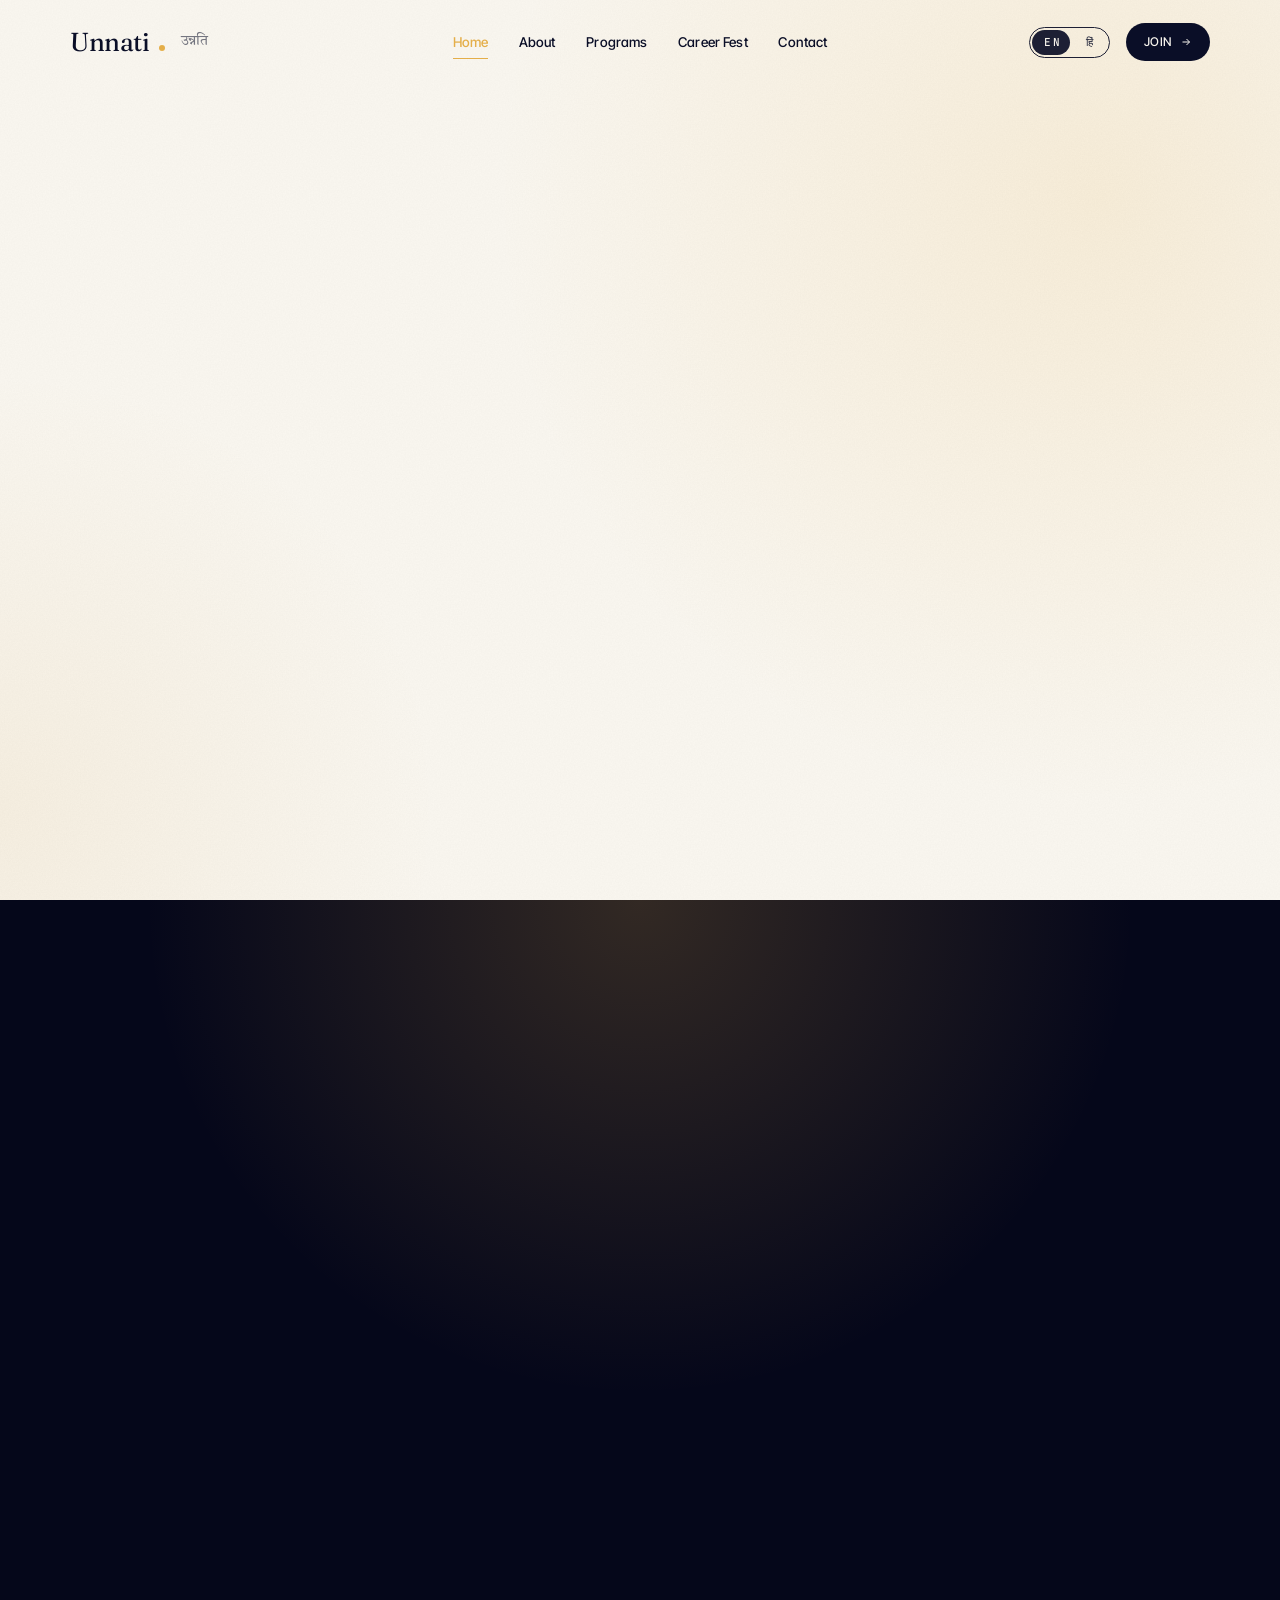
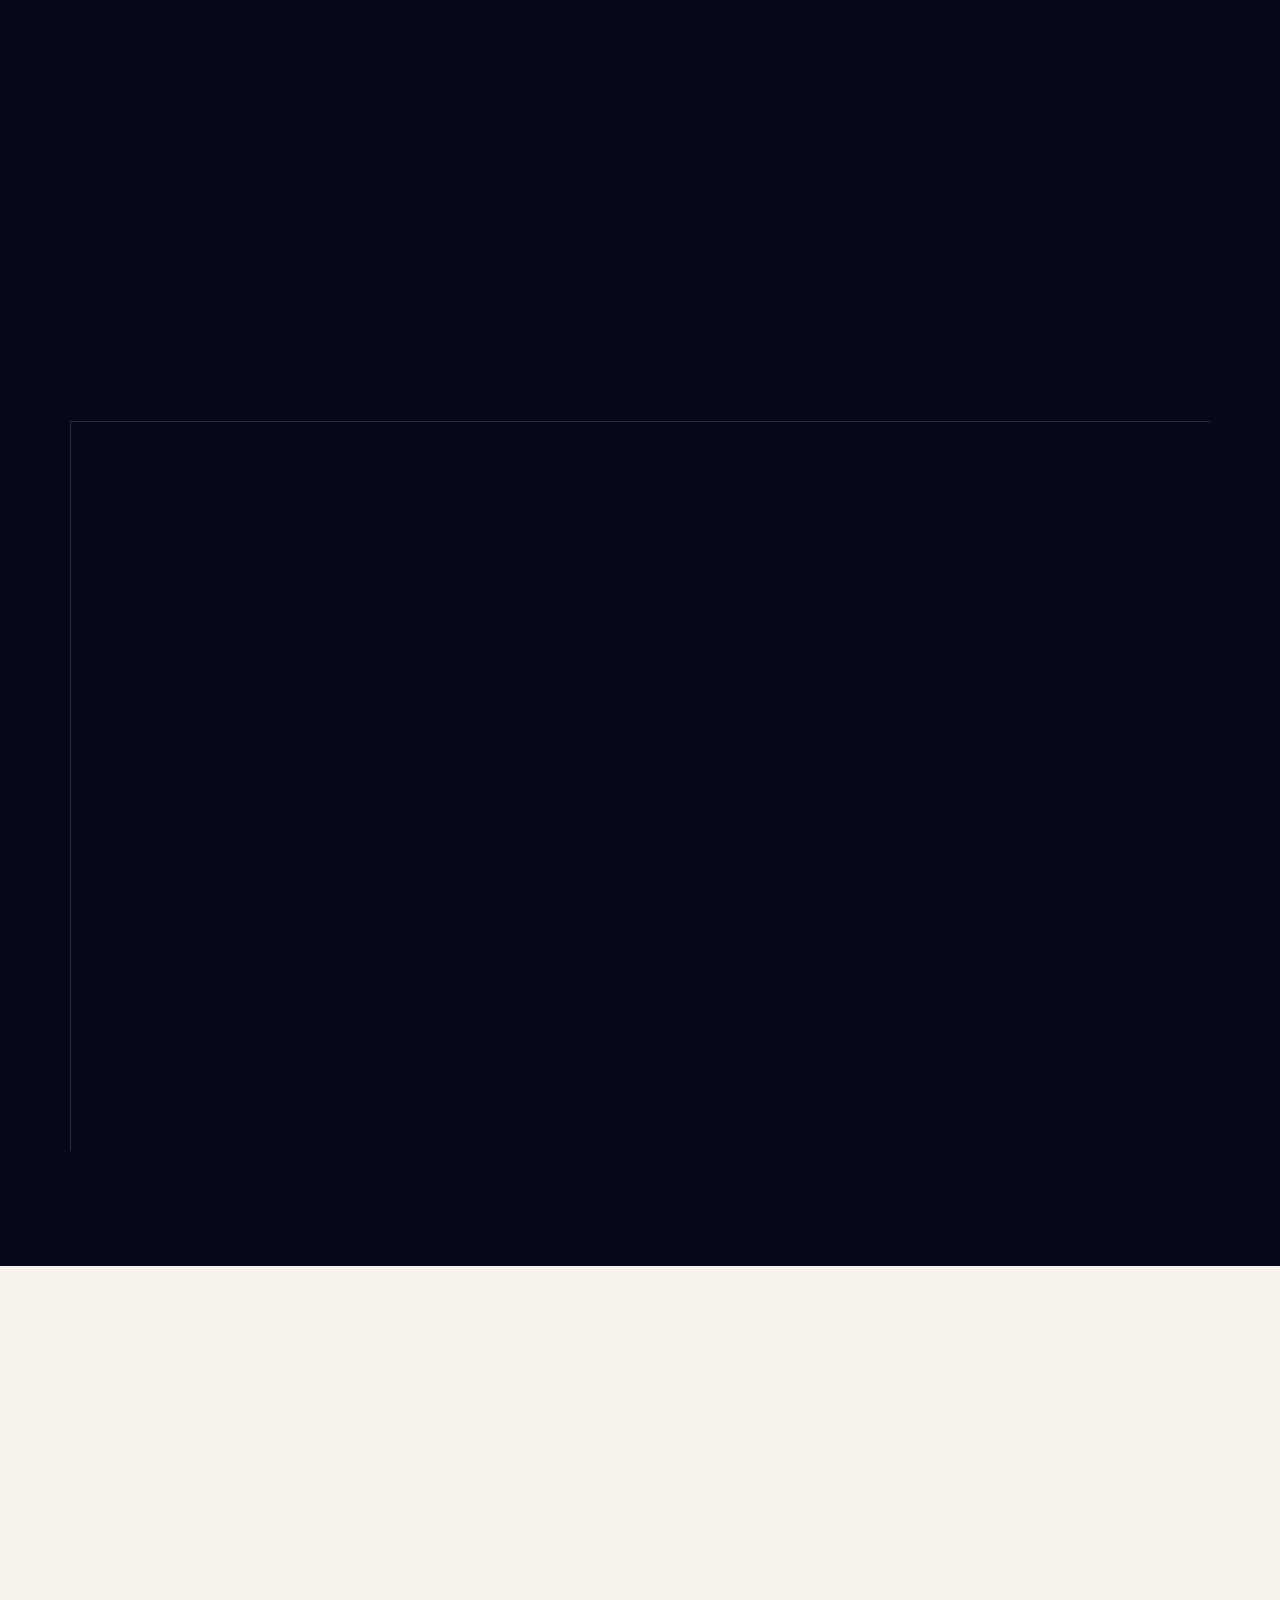
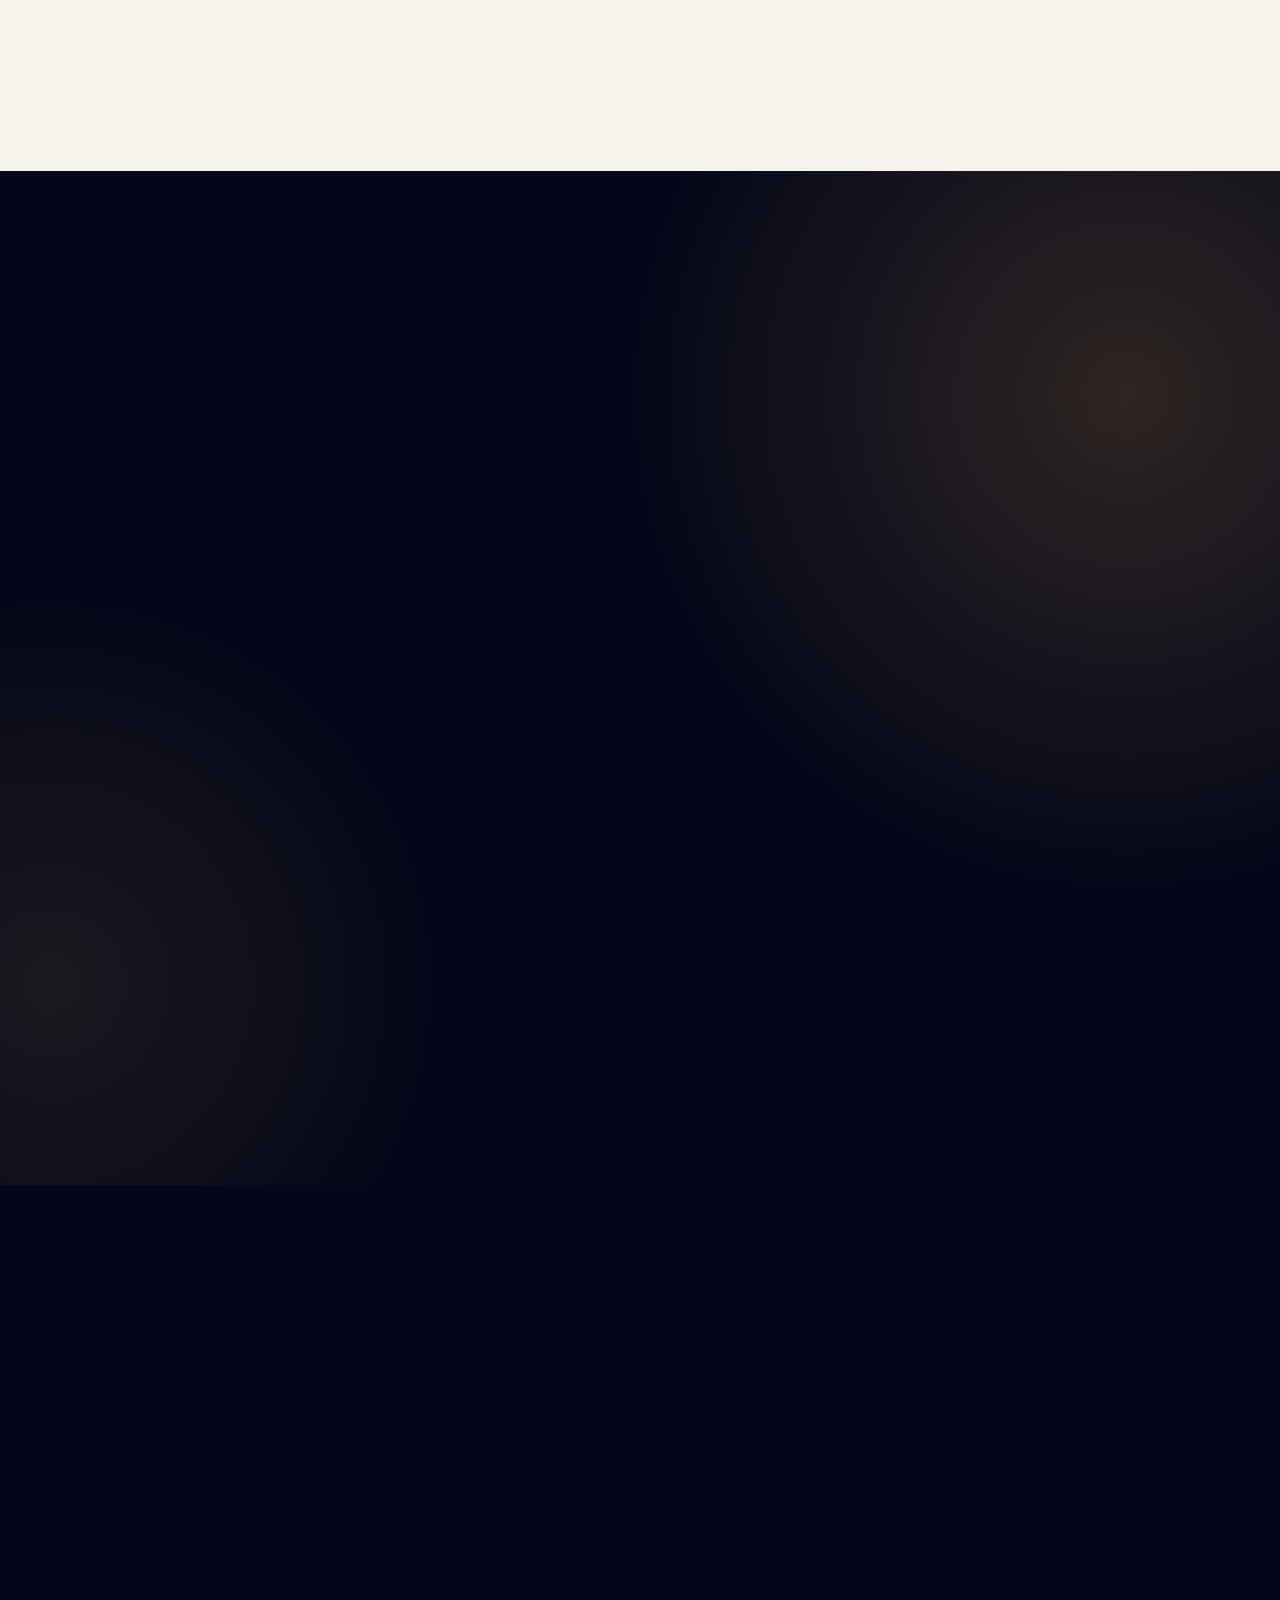
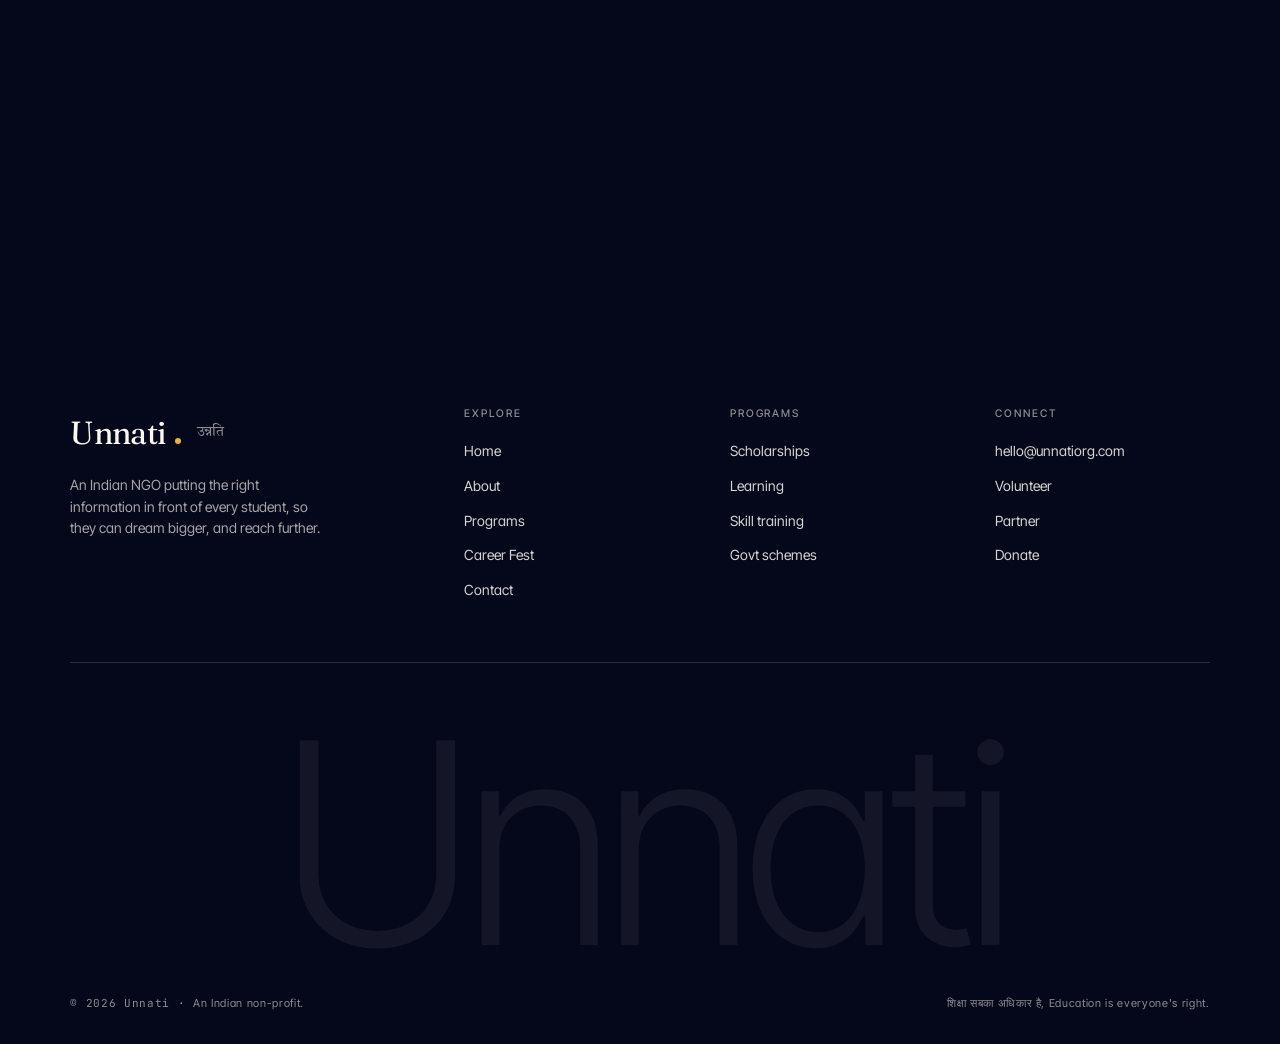
==== commit 5dfbb32c: "Restore original design and keep decorative cleanup minimal" ====
--- a/index.html
+++ b/index.html
@@ -1,826 +1,593 @@
-<!doctype html>
+<!DOCTYPE html>
 <html lang="en">
-  <head>
-    <meta charset="UTF-8" />
-    <meta name="viewport" content="width=device-width, initial-scale=1.0" />
-    <title>Unnati · उन्नति — Resources for students</title>
-    <meta name="title-en" content="Unnati · उन्नति — Resources for students" />
-    <meta name="title-hi" content="उन्नति — सही जानकारी, सही दिशा।" />
-    <meta
-      name="description"
-      content="Find scholarships, government schemes, courses and career resources with Unnati. Free information for students in Hindi and English."
-    />
-
-    <link rel="preconnect" href="https://fonts.googleapis.com" />
-    <link rel="preconnect" href="https://fonts.gstatic.com" crossorigin />
-    <link
-      rel="stylesheet"
-      href="https://fonts.googleapis.com/css2?family=Fraunces:ital,opsz,wght@0,9..144,300;0,9..144,400;0,9..144,500;1,9..144,300;1,9..144,400&family=Inter+Tight:wght@400;500;600&family=Tiro+Devanagari+Hindi&family=Hind:wght@400;500;600&display=swap"
-    />
-    <link rel="stylesheet" href="css/style.css?v=18" />
-  </head>
-  <body>
-    <nav class="nav" id="nav">
-      <div class="brand-wrap">
-        <a href="index.html" class="brand">
-          Unnati<span class="brand-dot"></span>
-          <span class="brand-hi">उन्नति</span>
-        </a>
-      </div>
-
-      <div class="nav-center" id="navCenter">
-        <div class="nav-links">
-          <a href="index.html" aria-current="page">
-            <span class="lang-en">Home</span>
-            <span class="lang-hi">मुख पृष्ठ</span>
+<head>
+  <meta charset="UTF-8" />
+  <meta name="viewport" content="width=device-width, initial-scale=1.0" />
+  <title>Unnati · उन्नति, Information is opportunity.</title>
+  <meta name="title-en" content="Unnati · उन्नति, Information is opportunity." />
+  <meta name="title-hi" content="उन्नति, सही जानकारी, सही दिशा।" />
+  <meta name="description" content="Unnati is an Indian NGO putting scholarships, government schemes, skill programs and career resources in front of every student, bilingual, free, accessible." />
+
+  <link rel="preconnect" href="https://fonts.googleapis.com" />
+  <link rel="preconnect" href="https://fonts.gstatic.com" crossorigin />
+  <link rel="stylesheet" href="https://fonts.googleapis.com/css2?family=Fraunces:ital,opsz,wght@0,9..144,300;0,9..144,400;0,9..144,500;1,9..144,300;1,9..144,400&family=Inter+Tight:wght@400;500;600&family=JetBrains+Mono:wght@400;500&family=Tiro+Devanagari+Hindi&family=Hind:wght@400;500;600&display=swap" />
+  <link rel="stylesheet" href="css/style.css?v=19" />
+</head>
+<body>
+
+  <div class="intro" aria-hidden="true">
+    <div class="intro-meta top">
+      <span>Unnati · उन्नति</span>
+      <span>An NGO from India</span>
+    </div>
+
+    <div class="intro-thesis">
+      <span class="intro-word w1">Talent.</span>
+      <span class="intro-word w2">Information.</span>
+      <span class="intro-word w3">Opportunity.</span>
+      <span class="intro-word w4 devanagari">उन्नति।</span>
+    </div>
+
+    <div class="intro-mark">
+      Unnati<span class="intro-dot"></span><span class="intro-hi">उन्नति</span>
+    </div>
+
+    <div class="intro-line"></div>
+
+    <div class="intro-meta bottom">
+      <span class="lang-en">Welcome</span>
+      <span class="lang-hi">स्वागत है</span>
+      <span data-year>2026</span>
+    </div>
+  </div>
+
+  <div class="page-trans" aria-hidden="true">
+    <div class="page-trans-mark">Unnati<span class="dot"></span></div>
+  </div>
+
+  <nav class="nav" id="nav">
+    <div class="brand-wrap">
+      <a href="index.html" class="brand">
+        Unnati<span class="brand-dot"></span>
+        <span class="brand-hi">उन्नति</span>
+      </a>
+    </div>
+
+    <div class="nav-center" id="navCenter">
+      <div class="nav-links">
+        <a href="index.html" aria-current="page">
+
+          <span class="lang-en">Home</span>
+          <span class="lang-hi">मुख पृष्ठ</span>
+        </a>
+        <a href="about.html">
+
+          <span class="lang-en">About</span>
+          <span class="lang-hi">हमारे बारे में</span>
+        </a>
+        <a href="programs.html">
+
+          <span class="lang-en">Programs</span>
+          <span class="lang-hi">कार्यक्रम</span>
+        </a>
+        <a href="career-fest.html">
+
+          <span class="lang-en">Career Fest</span>
+          <span class="lang-hi">करियर फ़ेस्ट</span>
+        </a>
+        <a href="contact.html">
+
+          <span class="lang-en">Contact</span>
+          <span class="lang-hi">संपर्क</span>
+        </a>
+      </div>
+    </div>
+
+    <div class="nav-right">
+      <button class="lang-toggle" data-lang-toggle aria-label="Toggle language">
+        <span class="lt-en">EN</span>
+        <span class="lt-hi">हिं</span>
+      </button>
+      <a href="contact.html#join" class="nav-cta">
+        <span class="lang-en">Join</span>
+        <span class="lang-hi">जुड़ें</span>
+        <svg width="12" height="12" viewBox="0 0 24 24" fill="none" stroke="currentColor" stroke-width="2"><path d="M5 12h14M13 6l6 6-6 6"/></svg>
+      </a>
+      <button class="nav-toggle" aria-label="Menu"><span></span><span></span></button>
+    </div>
+  </nav>
+
+  <header class="hero">
+
+    <div class="hero-meta-top reveal">
+      <span>
+        <span class="lang-en">Est. India · Non-profit</span>
+        <span class="lang-hi">भारत · ग़ैर-लाभकारी संस्था</span>
+      </span>
+      <span>
+        <span class="lang-en">Home</span>
+        <span class="lang-hi">मुख पृष्ठ</span>
+      </span>
+    </div>
+
+    <div class="hero-main">
+      <h1 class="hero-title reveal reveal-d1">
+        <span class="h-display lang-en">
+          <span class="line-reveal"><span>Not just</span></span>
+          <span class="line-reveal line-reveal-d1"><span><span class="serif-italic">talent.</span></span></span>
+          <span class="line-reveal line-reveal-d2"><span>The right</span></span>
+          <span class="line-reveal line-reveal-d3"><span><span class="serif-italic">information.</span></span></span>
+        </span>
+        <span class="h-display lang-hi">
+          <span class="line-reveal"><span>सिर्फ़ प्रतिभा</span></span>
+          <span class="line-reveal line-reveal-d1"><span>ही नहीं, </span></span>
+          <span class="line-reveal line-reveal-d2"><span>सही जानकारी</span></span>
+          <span class="line-reveal line-reveal-d3"><span>भी।</span></span>
+        </span>
+      </h1>
+
+      <aside class="hero-aside reveal reveal-d2">
+
+        <div class="hero-mark">
+          <span class="lang-en">Unnati</span>
+          <span class="lang-hi">उन्नति</span>
+          <span class="mark-dot"></span>
+        </div>
+
+        <div class="hero-aside-bottom">
+
+          <div class="word-cycle">
+            <div class="wc-label">
+              <span class="lang-en">A platform for</span>
+              <span class="lang-hi">एक मंच, </span>
+            </div>
+            <div class="word-stage" aria-hidden="true">
+              <span class="word">opportunity.</span>
+              <span class="word devanagari">अवसर।</span>
+              <span class="word">knowledge.</span>
+              <span class="word devanagari">ज्ञान।</span>
+              <span class="word">a future.</span>
+              <span class="word devanagari">उन्नति।</span>
+            </div>
+          </div>
+
+          <p class="lede">
+            <span class="lang-en">Unnati is an Indian non-profit on a single mission, putting scholarships, government schemes, skill programs and career resources in front of every student who needs them. <strong>Free. Bilingual. Always.</strong></span>
+            <span class="lang-hi">उन्नति एक ऐसा मंच है जहाँ छात्र छात्रवृत्तियाँ, सरकारी योजनाएँ, कौशल विकास कार्यक्रम, करियर मार्गदर्शन और अन्य संसाधन एक ही जगह पा सकते हैं। <strong>नि:शुल्क। द्विभाषी। हमेशा।</strong></span>
+          </p>
+
+          <div class="hero-cta">
+            <a href="programs.html" class="btn btn--primary">
+              <span class="lang-en">See programs</span>
+              <span class="lang-hi">कार्यक्रम देखें</span>
+              <svg viewBox="0 0 24 24" fill="none" stroke="currentColor" stroke-width="2"><path d="M5 12h14M13 6l6 6-6 6"/></svg>
+            </a>
+            <a href="about.html" class="btn btn--ghost">
+              <span class="lang-en">Our story</span>
+              <span class="lang-hi">हमारी कहानी</span>
+            </a>
+          </div>
+        </div>
+      </aside>
+    </div>
+  </header>
+
+  <section class="verbatim">
+    <div class="verbatim-inner">
+      <span class="verbatim-mark reveal">“</span>
+      <p class="verbatim-text reveal reveal-d1">
+        <span class="lang-en">Talent alone isn't enough. The right information is the key to success.</span>
+        <span class="lang-hi">सिर्फ़ प्रतिभा ही नहीं, बल्कि सही जानकारी भी सफलता की कुंजी है।</span>
+      </p>
+      <p class="verbatim-cite reveal reveal-d2">
+        <span class="lang-en">The Unnati founding belief</span>
+        <span class="lang-hi">उन्नति का मूल विश्वास</span>
+      </p>
+    </div>
+  </section>
+
+  <section class="section-dark">
+    <div class="container">
+      <div class="chapter-head">
+
+        <div class="chapter-title">
+          <span class="chapter-tag reveal">
+            <span class="lang-en">What we do</span>
+            <span class="lang-hi">हम क्या करते हैं</span>
+          </span>
+          <h2 class="h-2 reveal reveal-d1" style="color:var(--paper);">
+            <span class="lang-en">Five categories.<br />One platform.<br /><span class="serif-italic" style="color:var(--saffron);">One door for every student.</span></span>
+            <span class="lang-hi">पाँच श्रेणियाँ।<br />एक मंच।<br /><span style="color:var(--saffron);">हर छात्र के लिए एक दरवाज़ा।</span></span>
+          </h2>
+        </div>
+      </div>
+
+      <div class="pillars">
+        <a class="pillar reveal" href="programs.html#scholarships">
+          <div>
+
+            <h3 class="pillar-title">
+              <span class="lang-en">Scholarships</span>
+              <span class="lang-hi">छात्रवृत्ति</span>
+            </h3>
+          </div>
+          <p class="pillar-body">
+            <span class="lang-en">Government and merit-based scholarships, NMMSS, KVPY, CSSS, AICTE Pragati, and more, mapped by class, stream and eligibility.</span>
+            <span class="lang-hi">सरकारी एवं मेरिट-आधारित छात्रवृत्तियाँ, NMMSS, KVPY, CSSS, AICTE प्रगति आदि, कक्षा, विषय और पात्रता के अनुसार।</span>
+          </p>
+          <span class="pillar-arrow">
+            <svg width="18" height="18" viewBox="0 0 24 24" fill="none" stroke="currentColor" stroke-width="1.5"><path d="M5 12h14M13 6l6 6-6 6"/></svg>
+          </span>
+        </a>
+
+        <a class="pillar reveal reveal-d1" href="programs.html#learning">
+          <div>
+
+            <h3 class="pillar-title">
+              <span class="lang-en">Learning platforms</span>
+              <span class="lang-hi">सीखने के मंच</span>
+            </h3>
+          </div>
+          <p class="pillar-body">
+            <span class="lang-en">The best free learning resources on the internet, SWAYAM, NPTEL, Khan Academy, DIKSHA, Coursera, Duolingo, curated for Indian students.</span>
+            <span class="lang-hi">इंटरनेट के बेहतरीन मुफ़्त संसाधन, स्वयं, NPTEL, खान अकादमी, दीक्षा, कोर्सेरा, डुओलिंगो, भारतीय छात्रों के लिए चयनित।</span>
+          </p>
+          <span class="pillar-arrow">
+            <svg width="18" height="18" viewBox="0 0 24 24" fill="none" stroke="currentColor" stroke-width="1.5"><path d="M5 12h14M13 6l6 6-6 6"/></svg>
+          </span>
+        </a>
+
+        <a class="pillar reveal reveal-d2" href="programs.html#career">
+          <div>
+
+            <h3 class="pillar-title">
+              <span class="lang-en">Career opportunities</span>
+              <span class="lang-hi">कैरियर के अवसर</span>
+            </h3>
+          </div>
+          <p class="pillar-body">
+            <span class="lang-en">Internshala, Upwork, Fiverr, WorkIndia and more, paid opportunities that don't wait for graduation day.</span>
+            <span class="lang-hi">इंटर्नशाला, अपवर्क, फ़ाइवर, वर्कइंडिया आदि, ऐसे अवसर जो स्नातक होने का इंतज़ार नहीं करते।</span>
+          </p>
+          <span class="pillar-arrow">
+            <svg width="18" height="18" viewBox="0 0 24 24" fill="none" stroke="currentColor" stroke-width="1.5"><path d="M5 12h14M13 6l6 6-6 6"/></svg>
+          </span>
+        </a>
+
+        <a class="pillar reveal" href="programs.html#skills">
+          <div>
+
+            <h3 class="pillar-title">
+              <span class="lang-en">Skill training</span>
+              <span class="lang-hi">कौशल प्रशिक्षण</span>
+            </h3>
+          </div>
+          <p class="pillar-body">
+            <span class="lang-en">Skill India, PMKVY, DDU-GKY, Startup India, Udaan, government-backed certifications that lead directly to employment.</span>
+            <span class="lang-hi">स्किल इंडिया, PMKVY, DDU-GKY, स्टार्टअप इंडिया, उड़ान, रोज़गार से जुड़ने वाली सरकारी प्रमाणित योजनाएँ।</span>
+          </p>
+          <span class="pillar-arrow">
+            <svg width="18" height="18" viewBox="0 0 24 24" fill="none" stroke="currentColor" stroke-width="1.5"><path d="M5 12h14M13 6l6 6-6 6"/></svg>
+          </span>
+        </a>
+
+        <a class="pillar reveal reveal-d1" href="programs.html#schemes">
+          <div>
+
+            <h3 class="pillar-title">
+              <span class="lang-en">Government schemes</span>
+              <span class="lang-hi">सरकारी योजनाएँ</span>
+            </h3>
+          </div>
+          <p class="pillar-body">
+            <span class="lang-en">Ayushman Bharat, Jan Dhan, Sukanya Samriddhi, KGBV, the safety nets and savings schemes most families have never been told about.</span>
+            <span class="lang-hi">आयुष्मान भारत, जनधन, सुकन्या समृद्धि, KGBV, वे योजनाएँ जिनके बारे में ज़्यादातर परिवारों को बताया ही नहीं गया।</span>
+          </p>
+          <span class="pillar-arrow">
+            <svg width="18" height="18" viewBox="0 0 24 24" fill="none" stroke="currentColor" stroke-width="1.5"><path d="M5 12h14M13 6l6 6-6 6"/></svg>
+          </span>
+        </a>
+
+        <a class="pillar reveal reveal-d2" href="programs.html">
+          <div>
+
+            <h3 class="pillar-title">
+              <span class="lang-en">Explore<br />everything</span>
+              <span class="lang-hi">सब कुछ<br />देखें</span>
+            </h3>
+          </div>
+          <p class="pillar-body">
+            <span class="lang-en">Browse the full Unnati directory of opportunities, verified, updated, and free to access.</span>
+            <span class="lang-hi">उन्नति की पूरी कार्यक्रम सूची देखें, सत्यापित, अद्यतन और निःशुल्क।</span>
+          </p>
+          <span class="pillar-arrow">
+            <svg width="18" height="18" viewBox="0 0 24 24" fill="none" stroke="currentColor" stroke-width="1.5"><path d="M5 12h14M13 6l6 6-6 6"/></svg>
+          </span>
+        </a>
+      </div>
+    </div>
+  </section>
+
+  <section class="section-cream">
+    <div class="container">
+      <div class="chapter-head">
+
+        <div class="chapter-title">
+          <span class="chapter-tag reveal">
+            <span class="lang-en">Recognition</span>
+            <span class="lang-hi">पहचान</span>
+          </span>
+          <h2 class="h-2 reveal reveal-d1">
+            <span class="lang-en">Letters of <span class="serif-italic" style="color:var(--gold-deep);">recommendation</span>.</span>
+            <span class="lang-hi"><span class="serif-italic" style="color:var(--gold-deep);">अनुशंसा</span> पत्र।</span>
+          </h2>
+        </div>
+      </div>
+
+      <div class="lor-list">
+
+        <div class="lor-row reveal">
+          <a class="lor-preview" href="images/Berkeley_Unnati_Letter.pdf" target="_blank" rel="noopener" aria-label="Open Berkeley recommendation letter">
+            <img src="images/lor-berkeley-thumb.png" alt="Recommendation letter from UC Berkeley" loading="lazy" />
           </a>
-          <a href="about.html">
-            <span class="lang-en">About</span>
-            <span class="lang-hi">हमारे बारे में</span>
-          </a>
-          <a href="programs.html">
-            <span class="lang-en">Programs</span>
-            <span class="lang-hi">कार्यक्रम</span>
-          </a>
-          <a href="career-fest.html">
-            <span class="lang-en">Career Fest</span>
-            <span class="lang-hi">करियर फ़ेस्ट</span>
-          </a>
-          <a href="contact.html">
-            <span class="lang-en">Contact</span>
-            <span class="lang-hi">संपर्क</span>
-          </a>
-        </div>
-      </div>
-
-      <div class="nav-right">
-        <button class="lang-toggle" data-lang-toggle aria-label="Toggle language">
-          <span class="lt-en">EN</span>
-          <span class="lt-hi">हिं</span>
-        </button>
-        <a href="contact.html#join" class="nav-cta">
-          <span class="lang-en">Join</span>
-          <span class="lang-hi">जुड़ें</span>
-          <svg
-            width="12"
-            height="12"
-            viewBox="0 0 24 24"
-            fill="none"
-            stroke="currentColor"
-            stroke-width="2"
-          >
-            <path d="M5 12h14M13 6l6 6-6 6" />
-          </svg>
-        </a>
-        <button class="nav-toggle" aria-label="Menu"><span></span><span></span></button>
-      </div>
-    </nav>
-    <header class="hero">
-      <div class="hero-main">
-        <h1 class="hero-title reveal reveal-d1">
-          <span class="h-display lang-en">Find your next<br />step with Unnati.</span>
-          <span class="h-display lang-hi">अपना अगला कदम<br />उन्नति के साथ चुनें।</span>
-        </h1>
-
-        <aside class="hero-aside reveal reveal-d2">
-          <figure class="hero-photo">
-            <img src="images/session-14.jpg" alt="An Unnati outreach session" />
-            <figcaption>
-              <span class="lang-en">From our sessions in schools</span
-              ><span class="lang-hi">विद्यालयों में हमारे सत्रों की एक झलक</span>
-            </figcaption>
-          </figure>
-
-          <div class="hero-aside-bottom">
-            <p class="lede">
-              <span class="lang-en"
-                >We help students find scholarships, government schemes, courses and career
-                resources. <strong>Free to use, in Hindi and English.</strong></span
-              >
-              <span class="lang-hi"
-                >हम छात्रों को छात्रवृत्तियों, सरकारी योजनाओं, पाठ्यक्रमों और करियर के अवसरों की
-                जानकारी देते हैं। <strong>हिंदी और अंग्रेज़ी में, बिल्कुल मुफ़्त।</strong></span
-              >
+          <div class="lor-content">
+
+            <span class="lor-type-big">
+              <span class="lang-en">Letter of Recommendation</span>
+              <span class="lang-hi">अनुशंसा पत्र</span>
+            </span>
+            <h3 class="lor-author-big">
+              <span class="lang-en">Yashraj Bhardwaj</span>
+              <span class="lang-hi">यशराज भारद्वाज</span>
+            </h3>
+            <div class="lor-role-big">
+              <span class="lang-en">Garwood Innovation Fellow · Haas School of Business · UC Berkeley</span>
+              <span class="lang-hi">गारवुड इनोवेशन फ़ेलो · हास स्कूल ऑफ़ बिज़नेस · यूसी बर्कली</span>
+            </div>
+            <p class="lor-desc-big">
+              <span class="lang-en">Written from the Rebuilding India Initiative at the University of California, Berkeley, recognising Unnati's youth-led innovation, the 50+ sessions held across six states, and the digital platform empowering students nationwide.</span>
+              <span class="lang-hi">यूनिवर्सिटी ऑफ़ कैलिफ़ोर्निया, बर्कली की ‘री-बिल्डिंग इंडिया’ पहल की ओर से लिखा गया पत्र, उन्नति के युवा-संचालित नवाचार, छह राज्यों में आयोजित 50+ सत्रों, और देशभर में छात्रों को सशक्त करने वाले डिजिटल मंच को मान्यता देता हुआ।</span>
             </p>
-
-            <div class="hero-cta">
-              <a href="programs.html" class="btn btn--primary">
-                <span class="lang-en">See programs</span>
-                <span class="lang-hi">कार्यक्रम देखें</span>
-                <svg viewBox="0 0 24 24" fill="none" stroke="currentColor" stroke-width="2">
-                  <path d="M5 12h14M13 6l6 6-6 6" />
-                </svg>
-              </a>
-              <a href="about.html" class="btn btn--ghost">
-                <span class="lang-en">Our story</span>
-                <span class="lang-hi">हमारी कहानी</span>
-              </a>
-            </div>
-          </div>
-        </aside>
-      </div>
-    </header>
-
-    <section class="verbatim">
-      <div class="verbatim-inner">
-        <span class="verbatim-mark reveal">“</span>
-        <p class="verbatim-text reveal reveal-d1">
-          <span class="lang-en"
-            >Talent alone isn't enough. The right information is the key to success.</span
-          >
-          <span class="lang-hi"
-            >सिर्फ़ प्रतिभा ही नहीं, बल्कि सही जानकारी भी सफलता की कुंजी है।</span
-          >
-        </p>
-        <p class="verbatim-cite reveal reveal-d2">
-          <span class="lang-en">The Unnati founding belief</span>
-          <span class="lang-hi">उन्नति का मूल विश्वास</span>
-        </p>
-      </div>
-    </section>
-    <section class="section-dark">
-      <div class="container">
-        <div class="chapter-head">
-          <div class="chapter-title">
-            <span class="chapter-tag reveal">
-              <span class="lang-en">What we do</span>
-              <span class="lang-hi">हम क्या करते हैं</span>
-            </span>
-            <h2 class="h-2 reveal reveal-d1" style="color: var(--paper)">
-              <span class="lang-en">Resources to help you get started</span>
-              <span class="lang-hi">शुरुआत करने के लिए ज़रूरी जानकारी</span>
-            </h2>
-          </div>
-        </div>
-
-        <div class="pillars">
-          <a class="pillar reveal" href="programs.html#scholarships">
-            <div>
-              <h3 class="pillar-title">
-                <span class="lang-en">Scholarships</span>
-                <span class="lang-hi">छात्रवृत्ति</span>
-              </h3>
-            </div>
-            <p class="pillar-body">
-              <span class="lang-en"
-                >Government and merit-based scholarships — NMMSS, KVPY, CSSS, AICTE Pragati, and
-                more — mapped by class, stream and eligibility.</span
-              >
-              <span class="lang-hi"
-                >सरकारी एवं मेरिट-आधारित छात्रवृत्तियाँ — NMMSS, KVPY, CSSS, AICTE प्रगति आदि —
-                कक्षा, विषय और पात्रता के अनुसार।</span
-              >
-            </p>
-            <span class="pillar-arrow">
-              <svg
-                width="18"
-                height="18"
-                viewBox="0 0 24 24"
-                fill="none"
-                stroke="currentColor"
-                stroke-width="1.5"
-              >
-                <path d="M5 12h14M13 6l6 6-6 6" />
-              </svg>
-            </span>
-          </a>
-
-          <a class="pillar reveal reveal-d1" href="programs.html#learning">
-            <div>
-              <h3 class="pillar-title">
-                <span class="lang-en">Learning platforms</span>
-                <span class="lang-hi">सीखने के मंच</span>
-              </h3>
-            </div>
-            <p class="pillar-body">
-              <span class="lang-en"
-                >Find courses and lessons on SWAYAM, NPTEL, Khan Academy, DIKSHA, Coursera and
-                Duolingo.</span
-              >
-              <span class="lang-hi"
-                >इंटरनेट के बेहतरीन मुफ़्त संसाधन — स्वयं, NPTEL, खान अकादमी, दीक्षा, कोर्सेरा,
-                डुओलिंगो — भारतीय छात्रों के लिए चयनित।</span
-              >
-            </p>
-            <span class="pillar-arrow">
-              <svg
-                width="18"
-                height="18"
-                viewBox="0 0 24 24"
-                fill="none"
-                stroke="currentColor"
-                stroke-width="1.5"
-              >
-                <path d="M5 12h14M13 6l6 6-6 6" />
-              </svg>
-            </span>
-          </a>
-
-          <a class="pillar reveal reveal-d2" href="programs.html#career">
-            <div>
-              <h3 class="pillar-title">
-                <span class="lang-en">Career opportunities</span>
-                <span class="lang-hi">कैरियर के अवसर</span>
-              </h3>
-            </div>
-            <p class="pillar-body">
-              <span class="lang-en"
-                >Explore internships, freelance work and job listings on Internshala, Upwork,
-                Fiverr, WorkIndia and other platforms.</span
-              >
-              <span class="lang-hi"
-                >इंटर्नशाला, अपवर्क, फ़ाइवर, वर्कइंडिया आदि — ऐसे अवसर जो स्नातक होने का इंतज़ार
-                नहीं करते।</span
-              >
-            </p>
-            <span class="pillar-arrow">
-              <svg
-                width="18"
-                height="18"
-                viewBox="0 0 24 24"
-                fill="none"
-                stroke="currentColor"
-                stroke-width="1.5"
-              >
-                <path d="M5 12h14M13 6l6 6-6 6" />
-              </svg>
-            </span>
-          </a>
-
-          <a class="pillar reveal" href="programs.html#skills">
-            <div>
-              <h3 class="pillar-title">
-                <span class="lang-en">Skill training</span>
-                <span class="lang-hi">कौशल प्रशिक्षण</span>
-              </h3>
-            </div>
-            <p class="pillar-body">
-              <span class="lang-en"
-                >Find training and certification programs through Skill India, PMKVY, DDU-GKY,
-                Startup India and Udaan.</span
-              >
-              <span class="lang-hi"
-                >स्किल इंडिया, PMKVY, DDU-GKY, स्टार्टअप इंडिया, उड़ान — रोज़गार से जुड़ने वाली
-                सरकारी प्रमाणित योजनाएँ।</span
-              >
-            </p>
-            <span class="pillar-arrow">
-              <svg
-                width="18"
-                height="18"
-                viewBox="0 0 24 24"
-                fill="none"
-                stroke="currentColor"
-                stroke-width="1.5"
-              >
-                <path d="M5 12h14M13 6l6 6-6 6" />
-              </svg>
-            </span>
-          </a>
-
-          <a class="pillar reveal reveal-d1" href="programs.html#schemes">
-            <div>
-              <h3 class="pillar-title">
-                <span class="lang-en">Government schemes</span>
-                <span class="lang-hi">सरकारी योजनाएँ</span>
-              </h3>
-            </div>
-            <p class="pillar-body">
-              <span class="lang-en"
-                >Learn about health cover, savings and education support through Ayushman Bharat,
-                Jan Dhan, Sukanya Samriddhi and KGBV.</span
-              >
-              <span class="lang-hi"
-                >आयुष्मान भारत, जनधन, सुकन्या समृद्धि और KGBV से स्वास्थ्य, बचत और शिक्षा सहायता की
-                जानकारी पाएँ।</span
-              >
-            </p>
-            <span class="pillar-arrow">
-              <svg
-                width="18"
-                height="18"
-                viewBox="0 0 24 24"
-                fill="none"
-                stroke="currentColor"
-                stroke-width="1.5"
-              >
-                <path d="M5 12h14M13 6l6 6-6 6" />
-              </svg>
-            </span>
-          </a>
-
-          <a class="pillar reveal reveal-d2" href="programs.html">
-            <div>
-              <h3 class="pillar-title">
-                <span class="lang-en">Explore<br />everything</span>
-                <span class="lang-hi">सब कुछ<br />देखें</span>
-              </h3>
-            </div>
-            <p class="pillar-body">
-              <span class="lang-en"
-                >Find scholarships, courses, training and government schemes in the full
-                directory.</span
-              >
-              <span class="lang-hi"
-                >उन्नति की पूरी कार्यक्रम सूची देखें — सत्यापित, अद्यतन और निःशुल्क।</span
-              >
-            </p>
-            <span class="pillar-arrow">
-              <svg
-                width="18"
-                height="18"
-                viewBox="0 0 24 24"
-                fill="none"
-                stroke="currentColor"
-                stroke-width="1.5"
-              >
-                <path d="M5 12h14M13 6l6 6-6 6" />
-              </svg>
-            </span>
-          </a>
-        </div>
-      </div>
-    </section>
-    <section class="section-cream">
-      <div class="container">
-        <div class="chapter-head">
-          <div class="chapter-title">
-            <span class="chapter-tag reveal">
-              <span class="lang-en">Recognition</span>
-              <span class="lang-hi">पहचान</span>
-            </span>
-            <h2 class="h-2 reveal reveal-d1">
-              <span class="lang-en"
-                >Letters of
-                <span class="serif-italic" style="color: var(--gold-deep)">recommendation</span
-                >.</span
-              >
-              <span class="lang-hi"
-                ><span class="serif-italic" style="color: var(--gold-deep)">अनुशंसा</span>
-                पत्र।</span
-              >
-            </h2>
-          </div>
-        </div>
-
-        <div class="lor-list">
-          <div class="lor-row reveal">
-            <a
-              class="lor-preview"
-              href="images/Berkeley_Unnati_Letter.pdf"
-              target="_blank"
-              rel="noopener"
-              aria-label="Open Berkeley recommendation letter"
-            >
-              <img
-                src="images/lor-berkeley-thumb.png"
-                alt="Recommendation letter from UC Berkeley"
-                loading="lazy"
-              />
-            </a>
-            <div class="lor-content">
-              <span class="lor-type-big">
-                <span class="lang-en">Letter of Recommendation</span>
-                <span class="lang-hi">अनुशंसा पत्र</span>
-              </span>
-              <h3 class="lor-author-big">
-                <span class="lang-en">Yashraj Bhardwaj</span>
-                <span class="lang-hi">यशराज भारद्वाज</span>
-              </h3>
-              <div class="lor-role-big">
-                <span class="lang-en"
-                  >Garwood Innovation Fellow · Haas School of Business · UC Berkeley</span
-                >
-                <span class="lang-hi"
-                  >गारवुड इनोवेशन फ़ेलो · हास स्कूल ऑफ़ बिज़नेस · यूसी बर्कली</span
-                >
-              </div>
-              <p class="lor-desc-big">
-                <span class="lang-en"
-                  >Written from the Rebuilding India Initiative at the University of California,
-                  Berkeley — recognising Unnati's youth-led innovation, the 50+ sessions held across
-                  six states, and the digital platform empowering students nationwide.</span
-                >
-                <span class="lang-hi"
-                  >यूनिवर्सिटी ऑफ़ कैलिफ़ोर्निया, बर्कली की ‘री-बिल्डिंग इंडिया’ पहल की ओर से लिखा
-                  गया पत्र — उन्नति के युवा-संचालित नवाचार, छह राज्यों में आयोजित 50+ सत्रों, और
-                  देशभर में छात्रों को सशक्त करने वाले डिजिटल मंच को मान्यता देता हुआ।</span
-                >
-              </p>
-              <a
-                class="lor-link-big"
-                href="images/Berkeley_Unnati_Letter.pdf"
-                target="_blank"
-                rel="noopener"
-              >
-                <span class="lang-en">Read the full letter</span>
-                <span class="lang-hi">पूरा पत्र पढ़ें</span>
-              </a>
-            </div>
-          </div>
-          <div class="lor-row reveal">
-            <a
-              class="lor-preview"
-              href="images/Minister.jpeg"
-              target="_blank"
-              rel="noopener"
-              aria-label="Open recommendation letter from Minister Rajesh Nagar"
-            >
-              <img
-                src="images/Minister.jpeg"
-                alt="Recommendation letter from Haryana Minister Rajesh Nagar"
-                loading="lazy"
-              />
-            </a>
-            <div class="lor-content">
-              <span class="lor-type-big">
-                <span class="lang-en">Letter of Recommendation</span>
-                <span class="lang-hi">अनुशंसा पत्र</span>
-              </span>
-              <h3 class="lor-author-big">
-                <span class="lang-en">Rajesh Nagar</span>
-                <span class="lang-hi">राजेश नागर</span>
-              </h3>
-              <div class="lor-role-big">
-                <span class="lang-en"
-                  >Minister of State (Independent Charge) · Food, Civil Supplies &amp; Consumer
-                  Affairs · Haryana</span
-                >
-                <span class="lang-hi"
-                  >राज्य मंत्री (स्वतंत्र प्रभार) · खाद्य, नागरिक आपूर्ति एवं उपभोक्ता मामले ·
-                  हरियाणा</span
-                >
-              </div>
-              <p class="lor-desc-big">
-                <span class="lang-en"
-                  >A commendation from a serving Haryana Cabinet Minister recognising the team
-                  behind Unnati — naming each leader, acknowledging 30+ sessions across six states,
-                  and endorsing the platform as a tool of social change.</span
-                >
-                <span class="lang-hi"
-                  >हरियाणा कैबिनेट के एक वर्तमान मंत्री की ओर से उन्नति की टीम को विशेष सम्मान —
-                  प्रत्येक नेतृत्वकर्ता का उल्लेख, छह राज्यों में 30+ सत्रों को मान्यता, और मंच को
-                  सामाजिक बदलाव के साधन के रूप में पहचान।</span
-                >
-              </p>
-              <a class="lor-link-big" href="images/Minister.jpeg" target="_blank" rel="noopener">
-                <span class="lang-en">Read the full letter</span>
-                <span class="lang-hi">पूरा पत्र पढ़ें</span>
-              </a>
-            </div>
-          </div>
-          <div class="lor-row reveal">
-            <a
-              class="lor-preview"
-              href="images/lor-narbir.pdf"
-              target="_blank"
-              rel="noopener"
-              aria-label="Open recommendation letter from Rao Narbir Singh"
-            >
-              <img
-                src="images/lor-narbir-thumb.png"
-                alt="Recommendation letter from Haryana Industries Minister Rao Narbir Singh"
-                loading="lazy"
-              />
-            </a>
-            <div class="lor-content">
-              <span class="lor-type-big">
-                <span class="lang-en">Letter of Recommendation</span>
-                <span class="lang-hi">अनुशंसा पत्र</span>
-              </span>
-              <h3 class="lor-author-big">
-                <span class="lang-en">Rao Narbir Singh</span>
-                <span class="lang-hi">राव नरबीर सिंह</span>
-              </h3>
-              <div class="lor-role-big">
-                <span class="lang-en"
-                  >Cabinet Minister · Industries &amp; Commerce, Environment, Forests &amp; Wildlife
-                  · Haryana</span
-                >
-                <span class="lang-hi"
-                  >कैबिनेट मंत्री · उद्योग एवं वाणिज्य, पर्यावरण, वन एवं वन्य जीव · हरियाणा</span
-                >
-              </div>
-              <p class="lor-desc-big">
-                <span class="lang-en"
-                  >A formal commendation from a senior Cabinet Minister of Haryana — recognising
-                  Unnati's 30+ sessions across six states, the team's leadership, and the platform
-                  consolidating opportunity for disadvantaged students.</span
-                >
-                <span class="lang-hi"
-                  >हरियाणा के एक वरिष्ठ कैबिनेट मंत्री की ओर से औपचारिक प्रशंसा — उन्नति के छह
-                  राज्यों में 30+ सत्रों, टीम के नेतृत्व, और वंचित छात्रों के लिए अवसरों को एक मंच
-                  पर लाने वाले प्लेटफ़ॉर्म को मान्यता।</span
-                >
-              </p>
-              <a class="lor-link-big" href="images/lor-narbir.pdf" target="_blank" rel="noopener">
-                <span class="lang-en">Read the full letter</span>
-                <span class="lang-hi">पूरा पत्र पढ़ें</span>
-              </a>
-            </div>
-          </div>
-          <div class="lor-row reveal">
-            <a
-              class="lor-preview"
-              href="images/lor-gupta.pdf"
-              target="_blank"
-              rel="noopener"
-              aria-label="Open recommendation letter from Sunil Gupta"
-            >
-              <img
-                src="images/lor-gupta-thumb.png"
-                alt="Recommendation letter from Sunil Gupta, Vice Chairman, Punjab Planning Board"
-                loading="lazy"
-              />
-            </a>
-            <div class="lor-content">
-              <span class="lor-type-big">
-                <span class="lang-en">Letter of Recommendation</span>
-                <span class="lang-hi">अनुशंसा पत्र</span>
-              </span>
-              <h3 class="lor-author-big">
-                <span class="lang-en">Sunil Gupta</span>
-                <span class="lang-hi">सुनील गुप्ता</span>
-              </h3>
-              <div class="lor-role-big">
-                <span class="lang-en"
-                  >Vice Chairman (Cabinet Rank) · Economic Policy &amp; Planning Board ·
-                  Punjab</span
-                >
-                <span class="lang-hi"
-                  >उपाध्यक्ष (कैबिनेट रैंक) · आर्थिक नीति एवं योजना बोर्ड · पंजाब</span
-                >
-              </div>
-              <p class="lor-desc-big">
-                <span class="lang-en"
-                  >A recommendation from the Vice Chairman of the Economic Policy &amp; Planning
-                  Board of Punjab — acknowledging the dedication of the Unnati team and endorsing
-                  them to esteemed institutions and opportunities.</span
-                >
-                <span class="lang-hi"
-                  >पंजाब के आर्थिक नीति एवं योजना बोर्ड के उपाध्यक्ष की ओर से अनुशंसा — उन्नति टीम
-                  की निष्ठा को सम्मान देती हुई और उन्हें प्रतिष्ठित संस्थानों एवं अवसरों के लिए
-                  सिफ़ारिश करती हुई।</span
-                >
-              </p>
-              <a class="lor-link-big" href="images/lor-gupta.pdf" target="_blank" rel="noopener">
-                <span class="lang-en">Read the full letter</span>
-                <span class="lang-hi">पूरा पत्र पढ़ें</span>
-              </a>
-            </div>
-          </div>
-        </div>
-      </div>
-    </section>
-    <section class="section-dark petition-section">
-      <div class="container">
-        <div class="petition-head">
-          <div class="chapter-title">
-            <span class="chapter-tag reveal">
-              <span class="lang-en">Pending recognition</span>
-              <span class="lang-hi">लंबित मान्यता</span>
-            </span>
-          </div>
-        </div>
-
-        <div class="petition-spread reveal">
-          <a
-            class="petition-preview"
-            href="images/LetterFromMLAToPM.pdf"
-            target="_blank"
-            rel="noopener"
-            aria-label="Open the MLA's letter to the Prime Minister"
-          >
-            <span class="petition-stamp">
-              <span class="lang-en">Filed · 14 Oct 2025</span>
-              <span class="lang-hi">दर्ज · 14 अक्टू. 2025</span>
-            </span>
-            <img
-              src="images/lor-mla-thumb.png"
-              alt="Letter from MLA Sunil Sangwan addressed to the Prime Minister of India"
-              loading="lazy"
-            />
-          </a>
-
-          <div class="petition-content">
-            <h2 class="petition-headline">
-              <span class="lang-en"
-                >A letter from a Member of Legislative Assembly sits before the
-                <em>Prime Minister's Office</em>.</span
-              >
-              <span class="lang-hi"
-                >एक विधायक का पत्र <em>प्रधानमंत्री कार्यालय</em> के समक्ष विचाराधीन है।</span
-              >
-            </h2>
-
-            <span class="petition-from-label">
-              <span class="lang-en">Submitted by</span>
-              <span class="lang-hi">प्रस्तुतकर्ता</span>
-            </span>
-            <h3 class="petition-author">
-              <span class="lang-en">Sunil Satpal Sangwan</span>
-              <span class="lang-hi">सुनील सतपाल सांगवान</span>
-            </h3>
-            <div class="petition-role">
-              <span class="lang-en"
-                >Member of Legislative Assembly · Haryana Vidhan Sabha · Dadri</span
-              >
-              <span class="lang-hi">विधान सभा सदस्य · हरियाणा विधान सभा · दादरी</span>
-            </div>
-
-            <p class="petition-body">
-              <span class="lang-en"
-                >A sitting Member of the Haryana Legislative Assembly has formally written to the
-                Hon'ble Prime Minister of India, requesting the issuance of an official Letter of
-                Recommendation from the PMO in recognition of Unnati's work — 30+ awareness
-                sessions, six states, over 6,000 government-school students reached, and a platform
-                serving students nationwide.</span
-              >
-              <span class="lang-hi"
-                >हरियाणा विधान सभा के एक वर्तमान सदस्य ने माननीय प्रधानमंत्री को औपचारिक रूप से लिखा
-                है, जिसमें उन्होंने उन्नति के कार्य को मान्यता देते हुए प्रधानमंत्री कार्यालय से एक
-                आधिकारिक अनुशंसा पत्र जारी करने का अनुरोध किया है — 30+ जागरूकता सत्र, छह राज्य,
-                6,000+ सरकारी विद्यालयी छात्रों तक पहुँच, और देशभर में छात्रों की सेवा करने वाला एक
-                मंच।</span
-              >
-            </p>
-
-            <div class="petition-status">
-              <span class="status-dot"></span>
-              <span class="lang-en">Awaiting response from the PMO</span>
-              <span class="lang-hi">प्रधानमंत्री कार्यालय की प्रतिक्रिया प्रतीक्षित</span>
-            </div>
-
-            <a
-              class="petition-cta"
-              href="images/LetterFromMLAToPM.pdf"
-              target="_blank"
-              rel="noopener"
-            >
+            <a class="lor-link-big" href="images/Berkeley_Unnati_Letter.pdf" target="_blank" rel="noopener">
               <span class="lang-en">Read the full letter</span>
               <span class="lang-hi">पूरा पत्र पढ़ें</span>
-              <svg viewBox="0 0 24 24" fill="none" stroke="currentColor" stroke-width="2">
-                <path d="M5 12h14M13 6l6 6-6 6" />
-              </svg>
             </a>
           </div>
         </div>
-      </div>
-    </section>
-    <section class="section-dark">
-      <div class="container" style="text-align: center">
-        <h2 class="h-2 reveal reveal-d1" style="color: var(--paper); margin: 24px auto 0">
-          <span class="lang-en">Work with Unnati</span>
-          <span class="lang-hi">उन्नति के साथ काम करें</span>
-        </h2>
-        <p
-          class="lede reveal reveal-d2"
-          style="
-            color: rgba(248, 242, 222, 0.75);
-            margin: 32px auto 48px;
-            text-align: center;
-            max-width: 50ch;
-          "
-        >
-          <span class="lang-en"
-            >Volunteer for a school session, support our outreach, or connect your organisation with
-            the team.</span
-          >
-          <span class="lang-hi"
-            >समय दीजिए। आउटरीच को प्रायोजित कीजिए। साझेदार बनिए। किसी छात्र को हमारे पास भेजिए। हर
-            योगदान एक नया दरवाज़ा खोलता है।</span
-          >
-        </p>
-        <div
-          class="reveal reveal-d3"
-          style="display: flex; gap: 12px; justify-content: center; flex-wrap: wrap"
-        >
-          <a href="contact.html#join" class="btn btn--saffron">
-            <span class="lang-en">Get involved</span>
-            <span class="lang-hi">जुड़िए</span>
-            <svg viewBox="0 0 24 24" fill="none" stroke="currentColor" stroke-width="2">
-              <path d="M5 12h14M13 6l6 6-6 6" />
-            </svg>
+
+        <div class="lor-row reveal">
+          <a class="lor-preview" href="images/Minister.jpeg" target="_blank" rel="noopener" aria-label="Open recommendation letter from Minister Rajesh Nagar">
+            <img src="images/Minister.jpeg" alt="Recommendation letter from Haryana Minister Rajesh Nagar" loading="lazy" />
           </a>
-          <a href="contact.html" class="btn btn--light">
-            <span class="lang-en">Partner with us</span>
-            <span class="lang-hi">साझेदार बनें</span>
+          <div class="lor-content">
+
+            <span class="lor-type-big">
+              <span class="lang-en">Letter of Recommendation</span>
+              <span class="lang-hi">अनुशंसा पत्र</span>
+            </span>
+            <h3 class="lor-author-big">
+              <span class="lang-en">Rajesh Nagar</span>
+              <span class="lang-hi">राजेश नागर</span>
+            </h3>
+            <div class="lor-role-big">
+              <span class="lang-en">Minister of State (Independent Charge) · Food, Civil Supplies &amp; Consumer Affairs · Haryana</span>
+              <span class="lang-hi">राज्य मंत्री (स्वतंत्र प्रभार) · खाद्य, नागरिक आपूर्ति एवं उपभोक्ता मामले · हरियाणा</span>
+            </div>
+            <p class="lor-desc-big">
+              <span class="lang-en">A commendation from a serving Haryana Cabinet Minister recognising the team behind Unnati, naming each leader, acknowledging 30+ sessions across six states, and endorsing the platform as a tool of social change.</span>
+              <span class="lang-hi">हरियाणा कैबिनेट के एक वर्तमान मंत्री की ओर से उन्नति की टीम को विशेष सम्मान, प्रत्येक नेतृत्वकर्ता का उल्लेख, छह राज्यों में 30+ सत्रों को मान्यता, और मंच को सामाजिक बदलाव के साधन के रूप में पहचान।</span>
+            </p>
+            <a class="lor-link-big" href="images/Minister.jpeg" target="_blank" rel="noopener">
+              <span class="lang-en">Read the full letter</span>
+              <span class="lang-hi">पूरा पत्र पढ़ें</span>
+            </a>
+          </div>
+        </div>
+
+        <div class="lor-row reveal">
+          <a class="lor-preview" href="images/lor-narbir.pdf" target="_blank" rel="noopener" aria-label="Open recommendation letter from Rao Narbir Singh">
+            <img src="images/lor-narbir-thumb.png" alt="Recommendation letter from Haryana Industries Minister Rao Narbir Singh" loading="lazy" />
           </a>
-        </div>
-      </div>
-    </section>
-    <footer class="footer">
-      <div class="container">
-        <div class="footer-grid">
-          <div class="footer-brand">
-            <div class="brand">
-              Unnati<span class="brand-dot"></span>
-              <span class="brand-hi">उन्नति</span>
+          <div class="lor-content">
+
+            <span class="lor-type-big">
+              <span class="lang-en">Letter of Recommendation</span>
+              <span class="lang-hi">अनुशंसा पत्र</span>
+            </span>
+            <h3 class="lor-author-big">
+              <span class="lang-en">Rao Narbir Singh</span>
+              <span class="lang-hi">राव नरबीर सिंह</span>
+            </h3>
+            <div class="lor-role-big">
+              <span class="lang-en">Cabinet Minister · Industries &amp; Commerce, Environment, Forests &amp; Wildlife · Haryana</span>
+              <span class="lang-hi">कैबिनेट मंत्री · उद्योग एवं वाणिज्य, पर्यावरण, वन एवं वन्य जीव · हरियाणा</span>
             </div>
-            <p class="footer-tagline">
-              <span class="lang-en"
-                >Scholarships, courses and career resources for students in India. Free to use, in
-                Hindi and English.</span
-              >
-              <span class="lang-hi"
-                >एक ऐसा मंच जो हर छात्र तक सही जानकारी पहुँचाता है — ताकि वे बड़े सपने देख सकें और
-                उन्हें साकार कर सकें।</span
-              >
+            <p class="lor-desc-big">
+              <span class="lang-en">A formal commendation from a senior Cabinet Minister of Haryana, recognising Unnati's 30+ sessions across six states, the team's leadership, and the platform consolidating opportunity for disadvantaged students.</span>
+              <span class="lang-hi">हरियाणा के एक वरिष्ठ कैबिनेट मंत्री की ओर से औपचारिक प्रशंसा, उन्नति के छह राज्यों में 30+ सत्रों, टीम के नेतृत्व, और वंचित छात्रों के लिए अवसरों को एक मंच पर लाने वाले प्लेटफ़ॉर्म को मान्यता।</span>
             </p>
-          </div>
-          <div class="footer-col">
-            <h4><span class="lang-en">Explore</span><span class="lang-hi">देखें</span></h4>
-            <ul>
-              <li>
-                <a href="index.html"
-                  ><span class="lang-en">Home</span><span class="lang-hi">मुख पृष्ठ</span></a
-                >
-              </li>
-              <li>
-                <a href="about.html"
-                  ><span class="lang-en">About</span><span class="lang-hi">हमारे बारे में</span></a
-                >
-              </li>
-              <li>
-                <a href="programs.html"
-                  ><span class="lang-en">Programs</span><span class="lang-hi">कार्यक्रम</span></a
-                >
-              </li>
-              <li>
-                <a href="career-fest.html"
-                  ><span class="lang-en">Career Fest</span
-                  ><span class="lang-hi">करियर फ़ेस्ट</span></a
-                >
-              </li>
-              <li>
-                <a href="contact.html"
-                  ><span class="lang-en">Contact</span><span class="lang-hi">संपर्क</span></a
-                >
-              </li>
-            </ul>
-          </div>
-          <div class="footer-col">
-            <h4><span class="lang-en">Programs</span><span class="lang-hi">कार्यक्रम</span></h4>
-            <ul>
-              <li>
-                <a href="programs.html#scholarships"
-                  ><span class="lang-en">Scholarships</span
-                  ><span class="lang-hi">छात्रवृत्ति</span></a
-                >
-              </li>
-              <li>
-                <a href="programs.html#learning"
-                  ><span class="lang-en">Learning</span><span class="lang-hi">सीखने के मंच</span></a
-                >
-              </li>
-              <li>
-                <a href="programs.html#skills"
-                  ><span class="lang-en">Skill training</span
-                  ><span class="lang-hi">कौशल प्रशिक्षण</span></a
-                >
-              </li>
-              <li>
-                <a href="programs.html#schemes"
-                  ><span class="lang-en">Govt schemes</span
-                  ><span class="lang-hi">सरकारी योजनाएँ</span></a
-                >
-              </li>
-            </ul>
-          </div>
-          <div class="footer-col">
-            <h4><span class="lang-en">Connect</span><span class="lang-hi">संपर्क</span></h4>
-            <ul>
-              <li><a href="mailto:hello@unnatiorg.com">hello@unnatiorg.com</a></li>
-              <li>
-                <a href="contact.html#join"
-                  ><span class="lang-en">Volunteer</span><span class="lang-hi">स्वयंसेवक</span></a
-                >
-              </li>
-              <li>
-                <a href="contact.html"
-                  ><span class="lang-en">Partner</span><span class="lang-hi">साझेदार</span></a
-                >
-              </li>
-              <li>
-                <a href="contact.html#donate"
-                  ><span class="lang-en">Donate</span><span class="lang-hi">दान करें</span></a
-                >
-              </li>
-            </ul>
-          </div>
-        </div>
-
-        <div class="footer-bottom">
-          <span
-            >© <span data-year></span> Unnati · <span class="lang-en">An Indian non-profit.</span
-            ><span class="lang-hi">एक भारतीय ग़ैर-लाभकारी संस्था।</span></span
-          >
-          <span class="lang-en">शिक्षा सबका अधिकार है — Education is everyone's right.</span>
-          <span class="lang-hi">शिक्षा सबका अधिकार है।</span>
-        </div>
-      </div>
-    </footer>
-
-    <script src="js/main.js?v=18"></script>
-  </body>
+            <a class="lor-link-big" href="images/lor-narbir.pdf" target="_blank" rel="noopener">
+              <span class="lang-en">Read the full letter</span>
+              <span class="lang-hi">पूरा पत्र पढ़ें</span>
+            </a>
+          </div>
+        </div>
+
+        <div class="lor-row reveal">
+          <a class="lor-preview" href="images/lor-gupta.pdf" target="_blank" rel="noopener" aria-label="Open recommendation letter from Sunil Gupta">
+            <img src="images/lor-gupta-thumb.png" alt="Recommendation letter from Sunil Gupta, Vice Chairman, Punjab Planning Board" loading="lazy" />
+          </a>
+          <div class="lor-content">
+
+            <span class="lor-type-big">
+              <span class="lang-en">Letter of Recommendation</span>
+              <span class="lang-hi">अनुशंसा पत्र</span>
+            </span>
+            <h3 class="lor-author-big">
+              <span class="lang-en">Sunil Gupta</span>
+              <span class="lang-hi">सुनील गुप्ता</span>
+            </h3>
+            <div class="lor-role-big">
+              <span class="lang-en">Vice Chairman (Cabinet Rank) · Economic Policy &amp; Planning Board · Punjab</span>
+              <span class="lang-hi">उपाध्यक्ष (कैबिनेट रैंक) · आर्थिक नीति एवं योजना बोर्ड · पंजाब</span>
+            </div>
+            <p class="lor-desc-big">
+              <span class="lang-en">A recommendation from the Vice Chairman of the Economic Policy &amp; Planning Board of Punjab, acknowledging the dedication of the Unnati team and endorsing them to esteemed institutions and opportunities.</span>
+              <span class="lang-hi">पंजाब के आर्थिक नीति एवं योजना बोर्ड के उपाध्यक्ष की ओर से अनुशंसा, उन्नति टीम की निष्ठा को सम्मान देती हुई और उन्हें प्रतिष्ठित संस्थानों एवं अवसरों के लिए सिफ़ारिश करती हुई।</span>
+            </p>
+            <a class="lor-link-big" href="images/lor-gupta.pdf" target="_blank" rel="noopener">
+              <span class="lang-en">Read the full letter</span>
+              <span class="lang-hi">पूरा पत्र पढ़ें</span>
+            </a>
+          </div>
+        </div>
+
+      </div>
+    </div>
+  </section>
+
+  <section class="section-dark petition-section">
+    <div class="container">
+      <div class="petition-head">
+
+        <div class="chapter-title">
+          <span class="chapter-tag reveal">
+            <span class="lang-en">Pending recognition</span>
+            <span class="lang-hi">लंबित मान्यता</span>
+          </span>
+        </div>
+      </div>
+
+      <div class="petition-spread reveal">
+        <a class="petition-preview" href="images/LetterFromMLAToPM.pdf" target="_blank" rel="noopener" aria-label="Open the MLA's letter to the Prime Minister">
+          <span class="petition-stamp">
+            <span class="lang-en">Filed · 14 Oct 2025</span>
+            <span class="lang-hi">दर्ज · 14 अक्टू. 2025</span>
+          </span>
+          <img src="images/lor-mla-thumb.png" alt="Letter from MLA Sunil Sangwan addressed to the Prime Minister of India" loading="lazy" />
+        </a>
+
+        <div class="petition-content">
+          <h2 class="petition-headline">
+            <span class="lang-en">A letter from a Member of Legislative Assembly sits before the <em>Prime Minister's Office</em>.</span>
+            <span class="lang-hi">एक विधायक का पत्र <em>प्रधानमंत्री कार्यालय</em> के समक्ष विचाराधीन है।</span>
+          </h2>
+
+          <span class="petition-from-label">
+            <span class="lang-en">Submitted by</span>
+            <span class="lang-hi">प्रस्तुतकर्ता</span>
+          </span>
+          <h3 class="petition-author">
+            <span class="lang-en">Sunil Satpal Sangwan</span>
+            <span class="lang-hi">सुनील सतपाल सांगवान</span>
+          </h3>
+          <div class="petition-role">
+            <span class="lang-en">Member of Legislative Assembly · Haryana Vidhan Sabha · Dadri</span>
+            <span class="lang-hi">विधान सभा सदस्य · हरियाणा विधान सभा · दादरी</span>
+          </div>
+
+          <p class="petition-body">
+            <span class="lang-en">A sitting Member of the Haryana Legislative Assembly has formally written to the Hon'ble Prime Minister of India, requesting the issuance of an official Letter of Recommendation from the PMO in recognition of Unnati's work, 30+ awareness sessions, six states, over 6,000 government-school students reached, and a platform serving students nationwide.</span>
+            <span class="lang-hi">हरियाणा विधान सभा के एक वर्तमान सदस्य ने माननीय प्रधानमंत्री को औपचारिक रूप से लिखा है, जिसमें उन्होंने उन्नति के कार्य को मान्यता देते हुए प्रधानमंत्री कार्यालय से एक आधिकारिक अनुशंसा पत्र जारी करने का अनुरोध किया है, 30+ जागरूकता सत्र, छह राज्य, 6,000+ सरकारी विद्यालयी छात्रों तक पहुँच, और देशभर में छात्रों की सेवा करने वाला एक मंच।</span>
+          </p>
+
+          <div class="petition-status">
+            <span class="status-dot"></span>
+            <span class="lang-en">Awaiting response from the PMO</span>
+            <span class="lang-hi">प्रधानमंत्री कार्यालय की प्रतिक्रिया प्रतीक्षित</span>
+          </div>
+
+          <a class="petition-cta" href="images/LetterFromMLAToPM.pdf" target="_blank" rel="noopener">
+            <span class="lang-en">Read the full letter</span>
+            <span class="lang-hi">पूरा पत्र पढ़ें</span>
+            <svg viewBox="0 0 24 24" fill="none" stroke="currentColor" stroke-width="2"><path d="M5 12h14M13 6l6 6-6 6"/></svg>
+          </a>
+        </div>
+      </div>
+    </div>
+  </section>
+
+  <section class="section-dark">
+    <div class="container" style="text-align:center;">
+
+      <h2 class="h-display reveal reveal-d1" style="color:var(--paper);max-width:18ch;margin:24px auto 0;">
+        <span class="lang-en">Be the <span class="serif-italic" style="color:var(--saffron);">reason</span> a student rises.</span>
+        <span class="lang-hi"><span style="color:var(--saffron);">किसी</span> छात्र के उठने की वजह बनिए।</span>
+      </h2>
+      <p class="lede reveal reveal-d2" style="color:rgba(248,242,222,0.75);margin:32px auto 48px;text-align:center;max-width:50ch;">
+        <span class="lang-en">Volunteer your time. Sponsor outreach. Partner your organisation. Send us a student. Every contribution is a door opened.</span>
+        <span class="lang-hi">समय दीजिए। आउटरीच को प्रायोजित कीजिए। साझेदार बनिए। किसी छात्र को हमारे पास भेजिए। हर योगदान एक नया दरवाज़ा खोलता है।</span>
+      </p>
+      <div class="reveal reveal-d3" style="display:flex;gap:12px;justify-content:center;flex-wrap:wrap;">
+        <a href="contact.html#join" class="btn btn--saffron">
+          <span class="lang-en">Get involved</span>
+          <span class="lang-hi">जुड़िए</span>
+          <svg viewBox="0 0 24 24" fill="none" stroke="currentColor" stroke-width="2"><path d="M5 12h14M13 6l6 6-6 6"/></svg>
+        </a>
+        <a href="contact.html" class="btn btn--light">
+          <span class="lang-en">Partner with us</span>
+          <span class="lang-hi">साझेदार बनें</span>
+        </a>
+      </div>
+    </div>
+  </section>
+
+  <footer class="footer">
+    <div class="container">
+      <div class="footer-grid">
+        <div class="footer-brand">
+          <div class="brand">
+            Unnati<span class="brand-dot"></span>
+            <span class="brand-hi">उन्नति</span>
+          </div>
+          <p class="footer-tagline">
+            <span class="lang-en">An Indian NGO putting the right information in front of every student, so they can dream bigger, and reach further.</span>
+            <span class="lang-hi">एक ऐसा मंच जो हर छात्र तक सही जानकारी पहुँचाता है, ताकि वे बड़े सपने देख सकें और उन्हें साकार कर सकें।</span>
+          </p>
+        </div>
+        <div class="footer-col">
+          <h4><span class="lang-en">Explore</span><span class="lang-hi">देखें</span></h4>
+          <ul>
+            <li><a href="index.html"><span class="lang-en">Home</span><span class="lang-hi">मुख पृष्ठ</span></a></li>
+            <li><a href="about.html"><span class="lang-en">About</span><span class="lang-hi">हमारे बारे में</span></a></li>
+            <li><a href="programs.html"><span class="lang-en">Programs</span><span class="lang-hi">कार्यक्रम</span></a></li>
+            <li><a href="career-fest.html"><span class="lang-en">Career Fest</span><span class="lang-hi">करियर फ़ेस्ट</span></a></li>
+            <li><a href="contact.html"><span class="lang-en">Contact</span><span class="lang-hi">संपर्क</span></a></li>
+          </ul>
+        </div>
+        <div class="footer-col">
+          <h4><span class="lang-en">Programs</span><span class="lang-hi">कार्यक्रम</span></h4>
+          <ul>
+            <li><a href="programs.html#scholarships"><span class="lang-en">Scholarships</span><span class="lang-hi">छात्रवृत्ति</span></a></li>
+            <li><a href="programs.html#learning"><span class="lang-en">Learning</span><span class="lang-hi">सीखने के मंच</span></a></li>
+            <li><a href="programs.html#skills"><span class="lang-en">Skill training</span><span class="lang-hi">कौशल प्रशिक्षण</span></a></li>
+            <li><a href="programs.html#schemes"><span class="lang-en">Govt schemes</span><span class="lang-hi">सरकारी योजनाएँ</span></a></li>
+          </ul>
+        </div>
+        <div class="footer-col">
+          <h4><span class="lang-en">Connect</span><span class="lang-hi">संपर्क</span></h4>
+          <ul>
+            <li><a href="mailto:hello@unnatiorg.com">hello@unnatiorg.com</a></li>
+            <li><a href="contact.html#join"><span class="lang-en">Volunteer</span><span class="lang-hi">स्वयंसेवक</span></a></li>
+            <li><a href="contact.html"><span class="lang-en">Partner</span><span class="lang-hi">साझेदार</span></a></li>
+            <li><a href="contact.html#donate"><span class="lang-en">Donate</span><span class="lang-hi">दान करें</span></a></li>
+          </ul>
+        </div>
+      </div>
+
+      <div class="giant-mark">
+        <span class="lang-en">Unnati</span>
+        <span class="lang-hi">उन्नति</span>
+      </div>
+
+      <div class="footer-bottom">
+        <span>© <span data-year></span> Unnati · <span class="lang-en">An Indian non-profit.</span><span class="lang-hi">एक भारतीय ग़ैर-लाभकारी संस्था।</span></span>
+        <span class="lang-en">शिक्षा सबका अधिकार है, Education is everyone's right.</span>
+        <span class="lang-hi">शिक्षा सबका अधिकार है।</span>
+      </div>
+    </div>
+  </footer>
+
+  <script src="js/main.js?v=19"></script>
+</body>
 </html>
--- a/css/style.css
+++ b/css/style.css
@@ -1,171 +1,100 @@
-/* Unnati site styles */
-
 :root {
-  --ink: #0a0e27;
-  --ink-soft: #1a1f3a;
-  --ink-deep: #05071a;
-  --paper: #fbf8f1;
-  --paper-soft: #ece5d5;
-  --cream: #f7f3ec;
-  --saffron: #e8b14a;
-  --saffron-dim: #c8902f;
-  --gold: #e8b14a;
-  --gold-deep: #c8902f;
-  --saffron-warm: #f26c3a;
-  --brass: #c8902f;
-  --olive: #4a5340;
-  --line: rgba(10, 14, 39, 0.14);
-  --line-soft: rgba(10, 14, 39, 0.06);
+
+  --ink:        #0A0E27;
+  --ink-soft:   #1A1F3A;
+  --ink-deep:   #05071A;
+  --paper:      #FBF8F1;
+  --paper-soft: #ECE5D5;
+  --cream:      #F7F3EC;
+
+  --saffron:    #E8B14A;
+  --saffron-dim:#C8902F;
+  --gold:       #E8B14A;
+  --gold-deep:  #C8902F;
+  --saffron-warm:#F26C3A;
+  --brass:      #C8902F;
+  --olive:      #4A5340;
+
+  --line:        rgba(10, 14, 39, 0.14);
+  --line-soft:   rgba(10, 14, 39, 0.06);
   --line-strong: rgba(10, 14, 39, 0.24);
-  --line-light: rgba(247, 243, 236, 0.16);
+  --line-light:  rgba(247, 243, 236, 0.16);
   --line-light-strong: rgba(247, 243, 236, 0.32);
-  --serif: 'Fraunces', 'Cormorant Garamond', 'Times New Roman', serif;
-  --sans:
-    'Inter Tight', 'Inter', -apple-system, BlinkMacSystemFont, 'Segoe UI', system-ui, sans-serif;
-  --mono: var(--sans);
-  --hindi: 'Tiro Devanagari Hindi', 'Noto Serif Devanagari', serif;
-  --hindi-sans: 'Hind', 'Noto Sans Devanagari', sans-serif;
+
+  --serif: "Fraunces", "Cormorant Garamond", "Times New Roman", serif;
+  --sans:  "Inter Tight", "Inter", -apple-system, BlinkMacSystemFont, "Segoe UI", system-ui, sans-serif;
+  --mono:  "JetBrains Mono", "SF Mono", ui-monospace, monospace;
+  --hindi: "Tiro Devanagari Hindi", "Noto Serif Devanagari", serif;
+  --hindi-sans: "Hind", "Noto Sans Devanagari", sans-serif;
+
   --ease-out: cubic-bezier(0.22, 1, 0.36, 1);
   --ease-in-out: cubic-bezier(0.83, 0, 0.17, 1);
   --ease-soft: cubic-bezier(0.4, 0, 0.2, 1);
-  --max: 1440px;
+
+  --max:   1440px;
   --pad-x: clamp(20px, 5.5vw, 96px);
   --nav-h: 80px;
 }
 
-/* Reset */
-*,
-*::before,
-*::after {
-  box-sizing: border-box;
-  margin: 0;
-  padding: 0;
-}
-html {
-  scroll-behavior: smooth;
-  -webkit-font-smoothing: antialiased;
-  -moz-osx-font-smoothing: grayscale;
-  font-size: 16px;
-}
+*, *::before, *::after { box-sizing: border-box; margin: 0; padding: 0; }
+html { scroll-behavior: smooth; -webkit-font-smoothing: antialiased; -moz-osx-font-smoothing: grayscale; font-size: 16px; }
 body {
   font-family: var(--sans);
   background: var(--paper);
   color: var(--ink);
   line-height: 1.55;
   overflow-x: hidden;
-  font-feature-settings: 'ss01', 'cv11', 'kern';
-  position: relative;
-}
-img,
-svg,
-video {
-  display: block;
-  max-width: 100%;
-}
-a {
-  color: inherit;
-  text-decoration: none;
-}
-button {
-  font: inherit;
-  cursor: pointer;
-  border: none;
-  background: none;
-  color: inherit;
-}
-ul,
-ol {
-  list-style: none;
-}
-
-::selection {
-  background: var(--saffron);
-  color: var(--paper);
-}
-
-/* Bilingual swap */
-[lang='en'] .lang-hi,
-[lang='hi'] .lang-en {
-  display: none !important;
-}
-
-.lang-en {
-  font-family: var(--sans);
-}
-[lang='en'] .lang-en[data-serif] {
-  font-family: var(--serif);
-}
-
-.lang-hi {
-  font-family: var(--hindi-sans);
-}
-[lang='hi'] .lang-hi[data-serif] {
-  font-family: var(--hindi);
-}
-[lang='hi'] body {
-  font-size: 16.5px;
-}
-[lang='hi'] .h-display,
-[lang='hi'] .h-1,
-[lang='hi'] .h-2,
-[lang='hi'] .h-3 {
-  letter-spacing: -0.01em;
-}
-
-/* Typography */
-h1,
-h2,
-h3,
-h4 {
-  font-family: var(--serif);
-  font-weight: 400;
-  letter-spacing: -0.022em;
-  line-height: 1.02;
-}
-[lang='hi'] h1,
-[lang='hi'] h2,
-[lang='hi'] h3,
-[lang='hi'] h4 {
-  font-family: var(--hindi);
-}
+  font-feature-settings: "ss01", "cv11", "kern";
+  position: relative;
+}
+img, svg, video { display: block; max-width: 100%; }
+a { color: inherit; text-decoration: none; }
+button { font: inherit; cursor: pointer; border: none; background: none; color: inherit; }
+ul, ol { list-style: none; }
+
+::selection { background: var(--saffron); color: var(--paper); }
+
+body::before {
+  content: "";
+  position: fixed;
+  inset: 0;
+  pointer-events: none;
+  z-index: 9990;
+  opacity: 0.045;
+  mix-blend-mode: multiply;
+  background-image: url("data:image/svg+xml,%3Csvg viewBox='0 0 200 200' xmlns='http://www.w3.org/2000/svg'%3E%3Cfilter id='n'%3E%3CfeTurbulence type='fractalNoise' baseFrequency='0.85' numOctaves='2' stitchTiles='stitch'/%3E%3CfeColorMatrix values='0 0 0 0 0 0 0 0 0 0 0 0 0 0 0 0 0 0 0.6 0'/%3E%3C/filter%3E%3Crect width='100%25' height='100%25' filter='url(%23n)'/%3E%3C/svg%3E");
+  background-size: 240px 240px;
+}
+
+[lang="en"] .lang-hi,
+[lang="hi"] .lang-en { display: none !important; }
+
+.lang-en { font-family: var(--sans); }
+[lang="en"] .lang-en[data-serif] { font-family: var(--serif); }
+
+.lang-hi { font-family: var(--hindi-sans); }
+[lang="hi"] .lang-hi[data-serif] { font-family: var(--hindi); }
+
+[lang="hi"] body { font-size: 16.5px; }
+[lang="hi"] .h-display,
+[lang="hi"] .h-1, [lang="hi"] .h-2, [lang="hi"] .h-3 { letter-spacing: -0.01em; }
+
+h1, h2, h3, h4 { font-family: var(--serif); font-weight: 400; letter-spacing: -0.022em; line-height: 1.02; }
+[lang="hi"] h1, [lang="hi"] h2, [lang="hi"] h3, [lang="hi"] h4 { font-family: var(--hindi); }
 
 .h-display {
   font-size: clamp(48px, 9.2vw, 156px);
-  line-height: 1;
+  line-height: 1.0;
   font-weight: 300;
   letter-spacing: -0.045em;
   padding-bottom: 0.08em;
 }
-.h-1 {
-  font-size: clamp(40px, 6vw, 96px);
-  line-height: 0.98;
-  font-weight: 300;
-  letter-spacing: -0.035em;
-}
-.h-2 {
-  font-size: clamp(32px, 4.6vw, 72px);
-  line-height: 1.02;
-  font-weight: 300;
-  letter-spacing: -0.028em;
-}
-.h-3 {
-  font-size: clamp(22px, 2.2vw, 32px);
-  line-height: 1.18;
-  font-weight: 400;
-  letter-spacing: -0.015em;
-}
-.h-4 {
-  font-size: clamp(18px, 1.4vw, 22px);
-  line-height: 1.3;
-  font-weight: 500;
-  font-family: var(--sans);
-  letter-spacing: -0.005em;
-}
-
-.serif-italic {
-  font-style: italic;
-  font-weight: 300;
-}
+.h-1 { font-size: clamp(40px, 6vw, 96px); line-height: 0.98; font-weight: 300; letter-spacing: -0.035em; }
+.h-2 { font-size: clamp(32px, 4.6vw, 72px); line-height: 1.02; font-weight: 300; letter-spacing: -0.028em; }
+.h-3 { font-size: clamp(22px, 2.2vw, 32px); line-height: 1.18; font-weight: 400; letter-spacing: -0.015em; }
+.h-4 { font-size: clamp(18px, 1.4vw, 22px); line-height: 1.3; font-weight: 500; font-family: var(--sans); letter-spacing: -0.005em; }
+
+.serif-italic { font-style: italic; font-weight: 300; }
 
 .label {
   font-family: var(--mono);
@@ -179,11 +108,9 @@
   align-items: center;
   gap: 12px;
 }
-.label--bare::before {
-  display: none;
-}
+.label--bare::before { display: none; }
 .label::before {
-  content: '';
+  content: "";
   width: 32px;
   height: 1px;
   background: currentColor;
@@ -199,39 +126,218 @@
   max-width: 56ch;
   font-family: var(--sans);
 }
-[lang='hi'] .lede {
-  font-family: var(--hindi-sans);
-  line-height: 1.65;
-}
-
-p {
-  font-size: 16px;
-  line-height: 1.6;
-}
-
-.serif {
+[lang="hi"] .lede { font-family: var(--hindi-sans); line-height: 1.65; }
+
+p { font-size: 16px; line-height: 1.6; }
+
+.serif { font-family: var(--serif); }
+[lang="hi"] .serif { font-family: var(--hindi); }
+
+.intro {
+  position: fixed;
+  inset: 0;
+  z-index: 9999;
+  background: var(--ink-deep);
+  overflow: hidden;
+  display: grid;
+  place-items: center;
+  grid-template-columns: 1fr;
+  grid-template-rows: 1fr;
+}
+.intro::before {
+
+  content: "";
+  position: absolute;
+  inset: 0;
+  opacity: 0.16;
+  mix-blend-mode: overlay;
+  background-image: url("data:image/svg+xml,%3Csvg viewBox='0 0 200 200' xmlns='http://www.w3.org/2000/svg'%3E%3Cfilter id='n2'%3E%3CfeTurbulence type='fractalNoise' baseFrequency='0.85' numOctaves='2' stitchTiles='stitch'/%3E%3C/filter%3E%3Crect width='100%25' height='100%25' filter='url(%23n2)'/%3E%3C/svg%3E");
+  background-size: 240px 240px;
+  pointer-events: none;
+}
+.intro::after {
+
+  content: "";
+  position: absolute;
+  inset: 0;
+  background: radial-gradient(900px circle at 50% 50%, rgba(232,177,74,0.10), transparent 70%);
+  pointer-events: none;
+}
+
+.intro-stage {
+  grid-column: 1; grid-row: 1;
+  display: grid;
+  place-items: center;
+  position: relative;
+  width: 100%;
+}
+
+.intro-thesis {
+  grid-column: 1; grid-row: 1;
+  display: grid;
+  place-items: center;
+  pointer-events: none;
+  width: 100%;
+}
+.intro-word {
   font-family: var(--serif);
-}
-[lang='hi'] .serif {
+  font-weight: 300;
+  font-size: clamp(36px, 7vw, 92px);
+  letter-spacing: -0.04em;
+  color: var(--paper);
+  opacity: 0;
+  transform: translateY(20px);
+  grid-column: 1; grid-row: 1;
+  white-space: nowrap;
+  text-align: center;
+}
+.intro-word.devanagari { font-family: var(--hindi); }
+
+.intro-word.w1 { animation: introWord 0.85s var(--ease-out) 0.15s forwards; }
+.intro-word.w2 { animation: introWord 0.85s var(--ease-out) 0.95s forwards; }
+.intro-word.w3 { animation: introWord 0.85s var(--ease-out) 1.70s forwards; }
+.intro-word.w4 { animation: introWord 0.85s var(--ease-out) 2.45s forwards; }
+
+@keyframes introWord {
+  0%   { opacity: 0; transform: translateY(20px); filter: blur(6px); }
+  20%  { opacity: 1; transform: translateY(0);  filter: blur(0); }
+  78%  { opacity: 1; transform: translateY(0);  filter: blur(0); }
+  100% { opacity: 0; transform: translateY(-12px); filter: blur(4px); }
+}
+
+.intro-mark {
+  grid-column: 1; grid-row: 1;
+  justify-self: center;
+  align-self: center;
+  display: flex;
+  align-items: baseline;
+  gap: 18px;
+  font-family: var(--serif);
+  font-size: clamp(54px, 11vw, 152px);
+  font-weight: 300;
+  letter-spacing: -0.05em;
+  color: var(--paper);
+  opacity: 0;
+  animation: introMark 0.9s var(--ease-out) 3.25s forwards;
+}
+.intro-mark .intro-dot {
+  width: 12px; height: 12px;
+  border-radius: 50%;
+  background: var(--saffron);
+  transform: scale(0);
+  animation: introDot 0.6s var(--ease-out) 3.85s forwards;
+}
+.intro-mark .intro-hi {
   font-family: var(--hindi);
-}
-
-/* Nav */
+  font-size: 0.55em;
+  opacity: 0;
+  margin-left: 8px;
+  transform: translateX(-10px);
+  animation: introHi 0.7s var(--ease-out) 4.0s forwards;
+  align-self: center;
+  color: rgba(247,243,236,0.65);
+}
+
+@keyframes introMark { 0% { opacity: 0; letter-spacing: -0.02em; } 100% { opacity: 1; letter-spacing: -0.05em; } }
+@keyframes introDot  { 0% { transform: scale(0); } 60% { transform: scale(1.4); } 100% { transform: scale(1); } }
+@keyframes introHi   { 0% { opacity: 0; transform: translateX(-10px); } 100% { opacity: 1; transform: translateX(0); } }
+
+.intro-meta {
+  position: absolute;
+  left: var(--pad-x);
+  right: var(--pad-x);
+  display: flex;
+  justify-content: space-between;
+  font-family: var(--mono);
+  font-size: 11px;
+  letter-spacing: 0.18em;
+  text-transform: uppercase;
+  color: rgba(247, 243, 236, 0.55);
+  opacity: 0;
+  animation: introFade 0.6s ease 4.2s forwards;
+}
+.intro-meta.top    { top: 32px; }
+.intro-meta.bottom { bottom: 32px; }
+@keyframes introFade { to { opacity: 1; } }
+
+.intro-line {
+  position: absolute;
+  bottom: 12vh;
+  left: 50%;
+  width: clamp(220px, 32vw, 480px);
+  height: 1px;
+  background: var(--saffron);
+  transform: translateX(-50%) scaleX(0);
+  transform-origin: center;
+  animation: introLine 0.9s var(--ease-out) 0.3s forwards;
+}
+@keyframes introLine { to { transform: translateX(-50%) scaleX(1); } }
+
+.intro.done {
+  animation: introSlideUp 0.85s cubic-bezier(0.83, 0, 0.17, 1) 4.4s forwards;
+  will-change: transform;
+}
+@keyframes introSlideUp {
+  to { transform: translateY(-100%); }
+}
+
+html.intro-active .reveal {
+  opacity: 0 !important;
+  transform: translateY(36px) !important;
+  transition: none !important;
+}
+
+.page-trans {
+  position: fixed;
+  inset: 0;
+  z-index: 9998;
+  background: var(--ink-deep);
+  transform: translateY(100%);
+  pointer-events: none;
+  display: grid;
+  place-items: center;
+}
+.page-trans .page-trans-mark {
+  font-family: var(--serif);
+  font-size: clamp(40px, 6vw, 64px);
+  font-weight: 300;
+  letter-spacing: -0.04em;
+  color: var(--paper);
+  display: flex;
+  align-items: baseline;
+  gap: 12px;
+  opacity: 0;
+  transform: translateY(10px);
+  transition: opacity 0.3s var(--ease-out), transform 0.4s var(--ease-out);
+}
+.page-trans .page-trans-mark .dot {
+  width: 8px; height: 8px;
+  background: var(--saffron);
+  border-radius: 50%;
+}
+
+.page-trans.cover {
+  animation: pageCover 0.55s var(--ease-in-out) forwards;
+}
+.page-trans.cover .page-trans-mark { opacity: 1; transform: translateY(0); transition-delay: 0.15s; }
+
+.page-trans.reveal {
+  transform: translateY(0);
+  animation: pageReveal 0.7s var(--ease-in-out) 0.05s forwards;
+}
+
+@keyframes pageCover  { to { transform: translateY(0); } }
+@keyframes pageReveal { to { transform: translateY(-100%); } }
+
 .nav {
   position: fixed;
-  top: 0;
-  left: 0;
-  right: 0;
+  top: 0; left: 0; right: 0;
   z-index: 1000;
   display: grid;
   grid-template-columns: 1fr auto 1fr;
   align-items: center;
   padding: 22px var(--pad-x);
-  transition:
-    background 0.4s var(--ease-out),
-    padding 0.4s var(--ease-out),
-    border-color 0.4s,
-    color 0.4s;
+  transition: background 0.4s var(--ease-out), padding 0.4s var(--ease-out), border-color 0.4s, color 0.4s;
   border-bottom: 1px solid transparent;
   font-family: var(--sans);
 }
@@ -242,16 +348,13 @@
   padding: 14px var(--pad-x);
   border-bottom-color: var(--line-soft);
 }
-.nav.dark {
-  color: var(--paper);
-}
+.nav.dark { color: var(--paper); }
 .nav.dark.scrolled {
   background: rgba(10, 14, 39, 0.85);
   border-bottom-color: var(--line-light);
 }
-.brand-wrap {
-  justify-self: start;
-}
+
+.brand-wrap { justify-self: start; }
 .brand {
   display: inline-flex;
   align-items: baseline;
@@ -263,11 +366,15 @@
   position: relative;
 }
 .brand-dot {
-  width: 6px;
-  height: 6px;
+  width: 6px; height: 6px;
   background: var(--saffron);
   border-radius: 50%;
   display: inline-block;
+  animation: brandPulse 2.6s ease-in-out infinite;
+}
+@keyframes brandPulse {
+  0%, 100% { transform: scale(1); opacity: 1; }
+  50%      { transform: scale(1.35); opacity: 0.55; }
 }
 .brand-hi {
   font-family: var(--hindi);
@@ -277,9 +384,8 @@
   align-self: center;
   font-weight: 400;
 }
-.nav-center {
-  justify-self: center;
-}
+
+.nav-center { justify-self: center; }
 .nav-links {
   display: flex;
   gap: clamp(16px, 2.4vw, 36px);
@@ -295,29 +401,27 @@
   align-items: center;
   gap: 6px;
 }
+.nav-links a .n {
+  font-family: var(--mono);
+  font-size: 9.5px;
+  opacity: 0.5;
+  letter-spacing: 0.1em;
+}
 .nav-links a::after {
-  content: '';
-  position: absolute;
-  left: 0;
-  bottom: 0;
-  height: 1px;
-  width: 100%;
+  content: "";
+  position: absolute;
+  left: 0; bottom: 0;
+  height: 1px; width: 100%;
   background: currentColor;
   transform: scaleX(0);
   transform-origin: right;
   transition: transform 0.5s var(--ease-out);
 }
 .nav-links a:hover::after,
-.nav-links a[aria-current='page']::after {
-  transform: scaleX(1);
-  transform-origin: left;
-}
-.nav-links a[aria-current='page'] {
-  color: var(--saffron);
-}
-.nav.dark .nav-links a[aria-current='page'] {
-  color: var(--saffron);
-}
+.nav-links a[aria-current="page"]::after { transform: scaleX(1); transform-origin: left; }
+.nav-links a[aria-current="page"] { color: var(--saffron); }
+.nav.dark .nav-links a[aria-current="page"] { color: var(--saffron); }
+
 .nav-right {
   justify-self: end;
   display: flex;
@@ -343,52 +447,33 @@
 .lang-toggle span {
   padding: 7px 12px;
   border-radius: 999px;
-  transition:
-    color 0.3s,
-    background 0.3s;
+  transition: color 0.3s, background 0.3s;
   position: relative;
   z-index: 1;
   line-height: 1;
 }
 .lang-toggle::before {
-  content: '';
-  position: absolute;
-  top: 2px;
-  left: 2px;
+  content: "";
+  position: absolute;
+  top: 2px; left: 2px;
   width: calc(50% - 2px);
   height: calc(100% - 4px);
   border-radius: 999px;
   background: var(--ink);
-  transition:
-    transform 0.45s var(--ease-out),
-    background 0.3s;
-}
-.nav.dark .lang-toggle::before {
-  background: var(--paper);
-}
-[lang='hi'] .lang-toggle::before {
-  transform: translateX(100%);
-}
-
-[lang='en'] .lang-toggle .lt-en {
-  color: var(--paper);
-}
-[lang='hi'] .lang-toggle .lt-hi {
-  color: var(--paper);
-}
-.nav.dark[lang='en'] .lang-toggle .lt-en,
-.nav.dark[lang='hi'] .lang-toggle .lt-hi {
-  color: var(--ink);
-}
-
-html[lang='en'] .lang-toggle .lt-en,
-html[lang='hi'] .lang-toggle .lt-hi {
-  color: var(--paper);
-}
-html[lang='en'].nav-dark .lang-toggle .lt-en,
-html[lang='hi'].nav-dark .lang-toggle .lt-hi {
-  color: var(--ink);
-}
+  transition: transform 0.45s var(--ease-out), background 0.3s;
+}
+.nav.dark .lang-toggle::before { background: var(--paper); }
+[lang="hi"] .lang-toggle::before { transform: translateX(100%); }
+
+[lang="en"] .lang-toggle .lt-en { color: var(--paper); }
+[lang="hi"] .lang-toggle .lt-hi { color: var(--paper); }
+.nav.dark[lang="en"] .lang-toggle .lt-en,
+.nav.dark[lang="hi"] .lang-toggle .lt-hi { color: var(--ink); }
+
+html[lang="en"] .lang-toggle .lt-en,
+html[lang="hi"] .lang-toggle .lt-hi { color: var(--paper); }
+html[lang="en"].nav-dark .lang-toggle .lt-en,
+html[lang="hi"].nav-dark .lang-toggle .lt-hi { color: var(--ink); }
 
 .nav-cta {
   display: inline-flex;
@@ -402,35 +487,18 @@
   letter-spacing: 0.04em;
   text-transform: uppercase;
   font-family: var(--mono);
-  transition:
-    transform 0.3s var(--ease-out),
-    background 0.3s,
-    color 0.3s;
+  transition: transform 0.3s var(--ease-out), background 0.3s, color 0.3s;
   border-radius: 999px;
 }
-.nav.dark .nav-cta {
-  background: var(--paper);
-  color: var(--ink);
-}
-.nav-cta:hover {
-  background: var(--saffron);
-  color: var(--paper);
-  transform: translateY(-1px);
-}
-.nav.dark .nav-cta:hover {
-  background: var(--saffron);
-  color: var(--paper);
-}
-.nav-cta svg {
-  transition: transform 0.3s;
-}
-.nav-cta:hover svg {
-  transform: translateX(3px);
-}
+.nav.dark .nav-cta { background: var(--paper); color: var(--ink); }
+.nav-cta:hover { background: var(--saffron); color: var(--paper); transform: translateY(-1px); }
+.nav.dark .nav-cta:hover { background: var(--saffron); color: var(--paper); }
+.nav-cta svg { transition: transform 0.3s; }
+.nav-cta:hover svg { transform: translateX(3px); }
+
 .nav-toggle {
   display: none;
-  width: 44px;
-  height: 44px;
+  width: 44px; height: 44px;
   position: relative;
   z-index: 1001;
   justify-self: end;
@@ -443,24 +511,15 @@
   background: currentColor;
   transition: transform 0.4s var(--ease-out);
 }
-.nav-toggle span:nth-child(1) {
-  top: 18px;
-}
-.nav-toggle span:nth-child(2) {
-  top: 26px;
-}
-.nav-toggle.open span:nth-child(1) {
-  transform: translateY(8px) rotate(45deg);
-}
-.nav-toggle.open span:nth-child(2) {
-  transform: translateY(0) rotate(-45deg);
-}
+.nav-toggle span:nth-child(1) { top: 18px; }
+.nav-toggle span:nth-child(2) { top: 26px; }
+.nav-toggle.open span:nth-child(1) { transform: translateY(8px) rotate(45deg); }
+.nav-toggle.open span:nth-child(2) { transform: translateY(0) rotate(-45deg); }
 
 @media (max-width: 920px) {
-  .nav {
-    grid-template-columns: 1fr auto auto;
-  }
+  .nav { grid-template-columns: 1fr auto auto; }
   .nav-center {
+
     justify-self: stretch;
     position: fixed;
     top: 0;
@@ -491,20 +550,16 @@
     font-family: var(--serif);
     font-weight: 300;
   }
-  .nav-links a::after {
-    display: none;
-  }
+  .nav-links a::after { display: none; }
   .nav-toggle {
     display: block;
     position: relative;
     z-index: 1200;
   }
-  .nav-cta {
-    display: none;
-  }
-  body.nav-open {
-    overflow: hidden;
-  }
+  .nav-cta { display: none; }
+
+  body.nav-open { overflow: hidden; }
+
   body.nav-open .nav,
   body.nav-open .nav.scrolled,
   body.nav-open .nav.dark,
@@ -518,7 +573,6 @@
   }
 }
 
-/* Buttons */
 .btn {
   display: inline-flex;
   align-items: center;
@@ -530,59 +584,26 @@
   letter-spacing: 0.12em;
   text-transform: uppercase;
   font-family: var(--mono);
-  transition:
-    transform 0.4s var(--ease-out),
-    background 0.3s,
-    color 0.3s,
-    border-color 0.3s;
+  transition: transform 0.4s var(--ease-out), background 0.3s, color 0.3s, border-color 0.3s;
   position: relative;
   overflow: hidden;
   border: 1px solid transparent;
   line-height: 1;
 }
-.btn svg {
-  transition: transform 0.4s var(--ease-out);
-  width: 14px;
-  height: 14px;
-}
-.btn:hover svg {
-  transform: translateX(5px);
-}
-
-.btn--primary {
-  background: var(--ink);
-  color: var(--paper);
-}
-.btn--primary:hover {
-  background: var(--saffron);
-}
-
-.btn--ghost {
-  background: transparent;
-  color: var(--ink);
-  border-color: var(--ink);
-}
-.btn--ghost:hover {
-  background: var(--ink);
-  color: var(--paper);
-}
-
-.btn--light {
-  background: var(--paper);
-  color: var(--ink);
-}
-.btn--light:hover {
-  background: var(--saffron);
-  color: var(--paper);
-}
-
-.btn--saffron {
-  background: var(--saffron);
-  color: var(--paper);
-}
-.btn--saffron:hover {
-  background: var(--ink);
-}
+.btn svg { transition: transform 0.4s var(--ease-out); width: 14px; height: 14px; }
+.btn:hover svg { transform: translateX(5px); }
+
+.btn--primary { background: var(--ink); color: var(--paper); }
+.btn--primary:hover { background: var(--saffron); }
+
+.btn--ghost   { background: transparent; color: var(--ink); border-color: var(--ink); }
+.btn--ghost:hover { background: var(--ink); color: var(--paper); }
+
+.btn--light   { background: var(--paper); color: var(--ink); }
+.btn--light:hover { background: var(--saffron); color: var(--paper); }
+
+.btn--saffron { background: var(--saffron); color: var(--paper); }
+.btn--saffron:hover { background: var(--ink); }
 
 .btn--bare {
   background: transparent;
@@ -590,174 +611,253 @@
   padding: 8px 0;
   color: var(--ink);
 }
-.btn--bare:hover {
-  color: var(--saffron);
-  background: none;
-}
-
-/* Layout primitives */
-section {
-  padding: clamp(72px, 9vw, 156px) var(--pad-x);
-  position: relative;
-}
-.container {
-  max-width: var(--max);
-  margin: 0 auto;
-  width: 100%;
-}
-.section-dark {
-  background: var(--ink-deep);
-  color: var(--paper);
-}
-.section-paper {
-  background: var(--paper);
-}
-.section-cream {
-  background: var(--cream);
-}
+.btn--bare:hover { color: var(--saffron); background: none; }
+
+section { padding: clamp(72px, 9vw, 156px) var(--pad-x); position: relative; }
+.container { max-width: var(--max); margin: 0 auto; width: 100%; }
+.section-dark  { background: var(--ink-deep); color: var(--paper); }
+.section-paper { background: var(--paper); }
+.section-cream { background: var(--cream); }
+
 .chapter-head {
   display: grid;
   grid-template-columns: 1fr;
   gap: clamp(24px, 4vw, 56px);
-  margin-bottom: clamp(32px, 5vw, 64px);
+  margin-bottom: clamp(60px, 7vw, 100px);
   align-items: start;
   position: relative;
 }
-.chapter-title {
-  display: grid;
-  gap: 18px;
-}
-.chapter-tag {
+.chapter-no {
   font-family: var(--mono);
   font-size: 11px;
   letter-spacing: 0.2em;
   text-transform: uppercase;
   font-weight: 500;
+  padding-top: 14px;
+  opacity: 0.55;
+}
+.chapter-title {
+  display: grid;
+  gap: 18px;
+}
+.chapter-tag {
+  font-family: var(--mono);
+  font-size: 11px;
+  letter-spacing: 0.2em;
+  text-transform: uppercase;
+  font-weight: 500;
   color: var(--saffron);
 }
 
 @media (max-width: 720px) {
-  .chapter-head {
-    grid-template-columns: 1fr;
-  }
-}
+  .chapter-head { grid-template-columns: 1fr; }
+  .chapter-no { padding-top: 0; }
+}
+
 .split {
   display: grid;
   grid-template-columns: 1fr 1fr;
   gap: clamp(40px, 6vw, 100px);
   align-items: start;
 }
-.split.center {
-  align-items: center;
-}
+.split.center { align-items: center; }
+@media (max-width: 880px) { .split { grid-template-columns: 1fr; } }
+
+.split-2-3  { grid-template-columns: 2fr 3fr; }
+.split-3-2  { grid-template-columns: 3fr 2fr; }
+.split-1-2  { grid-template-columns: 1fr 2fr; }
+.split-2-1  { grid-template-columns: 2fr 1fr; }
 @media (max-width: 880px) {
-  .split {
-    grid-template-columns: 1fr;
-  }
-}
-.split-2-3 {
-  grid-template-columns: 2fr 3fr;
-}
-.split-3-2 {
-  grid-template-columns: 3fr 2fr;
-}
-.split-1-2 {
-  grid-template-columns: 1fr 2fr;
-}
-.split-2-1 {
-  grid-template-columns: 2fr 1fr;
-}
-@media (max-width: 880px) {
-  .split-2-3,
-  .split-3-2,
-  .split-1-2,
-  .split-2-1 {
-    grid-template-columns: 1fr;
-  }
-}
-
-/* Hero */
+  .split-2-3, .split-3-2, .split-1-2, .split-2-1 { grid-template-columns: 1fr; }
+}
+
 .hero {
-  min-height: 0;
+  min-height: 100vh;
   padding: calc(var(--nav-h) + 40px) var(--pad-x) clamp(48px, 7vw, 96px);
   display: grid;
-  grid-template-rows: 1fr;
+  grid-template-rows: auto 1fr;
   gap: 28px;
   position: relative;
   overflow: hidden;
   background: var(--paper);
 }
+.hero::before {
+  content: "";
+  position: absolute;
+  inset: 0;
+  background:
+    radial-gradient(1100px circle at 86% 22%, rgba(232,177,74,0.14), transparent 55%),
+    radial-gradient(800px circle at 0% 90%, rgba(200,144,47,0.08), transparent 55%);
+  pointer-events: none;
+  z-index: 0;
+}
+
+.hero-meta-top {
+  position: relative;
+  z-index: 2;
+  display: flex;
+  justify-content: space-between;
+  align-items: center;
+  flex-wrap: wrap;
+  gap: 24px;
+  font-family: var(--mono);
+  font-size: 11px;
+  letter-spacing: 0.18em;
+  text-transform: uppercase;
+  opacity: 0.6;
+  border-top: 1px solid var(--line);
+  padding-top: 16px;
+}
+
 .hero-main {
   position: relative;
   z-index: 2;
   display: grid;
-  grid-template-columns: 1.2fr 1fr;
+  grid-template-columns: 1.55fr 1fr;
   gap: clamp(40px, 6vw, 88px);
   align-items: end;
   width: 100%;
 }
-@media (max-width: 960px) {
-  .hero-main {
-    grid-template-columns: 1fr;
-    align-items: start;
-  }
-}
-
-.hero-title {
-  position: relative;
-}
-.hero-title .h-display {
-  display: block;
-  font-size: clamp(40px, 6vw, 84px);
-  line-height: 1.08;
-}
+@media (max-width: 960px) { .hero-main { grid-template-columns: 1fr; align-items: start; } }
+
+.hero-title { position: relative; }
+.hero-title .h-display { display: block; }
 
 .hero-aside {
   display: grid;
   grid-template-rows: auto 1fr;
-  gap: 24px;
+  gap: clamp(40px, 5vw, 80px);
   padding-bottom: 6px;
   height: 100%;
 }
-.hero-aside-bottom {
-  display: grid;
-  gap: 24px;
-  align-content: start;
-}
+.hero-aside-bottom { display: grid; gap: 36px; align-content: end; }
 @media (max-width: 960px) {
-  .hero-aside {
-    padding-bottom: 0;
-    grid-template-rows: auto auto;
-    gap: 32px;
-  }
-  .hero-aside-bottom {
-    align-content: start;
-  }
-}
-.hero-photo img {
-  width: 100%;
-  aspect-ratio: 16 / 10;
-  object-fit: cover;
-  border-radius: 8px;
-}
-.hero-photo figcaption {
-  margin-top: 8px;
-  font-size: 13px;
-  color: var(--ink-soft);
-}
-
-.hero-aside .lede {
-  font-size: 17px;
+  .hero-aside { padding-bottom: 0; grid-template-rows: auto auto; gap: 32px; }
+  .hero-aside-bottom { align-content: start; }
+}
+
+.hero-mark {
+  font-family: var(--serif);
+  font-style: italic;
+  font-weight: 300;
+  font-size: clamp(64px, 9vw, 132px);
+  line-height: 0.95;
+  letter-spacing: -0.045em;
+  color: var(--ink);
+  display: inline-flex;
+  align-items: baseline;
+  gap: 12px;
+  align-self: start;
+  position: relative;
+}
+.hero-mark .mark-dot {
+  width: 10px; height: 10px;
+  border-radius: 50%;
+  background: var(--gold);
+  display: inline-block;
+  animation: brandPulse 2.6s ease-in-out infinite;
+}
+.hero-mark .mark-hi {
+  font-family: var(--hindi);
+  font-style: normal;
+  font-size: 0.34em;
+  color: var(--gold-deep);
+  margin-left: 2px;
+  align-self: center;
   opacity: 0.85;
-  max-width: 48ch;
-}
-.hero-aside .hero-cta {
+}
+
+.word-cycle {
+  display: grid;
+  gap: 10px;
+  border-top: 1px solid var(--line);
+  padding-top: 16px;
+}
+.word-cycle .wc-label {
+  font-family: var(--mono);
+  font-size: 11px;
+  letter-spacing: 0.18em;
+  text-transform: uppercase;
+  font-weight: 500;
+  opacity: 0.55;
+}
+.word-stage {
+  position: relative;
+  height: clamp(56px, 7vw, 88px);
+  overflow: hidden;
+}
+.word-stage .word {
+  position: absolute;
+  inset: 0;
   display: flex;
-  gap: 10px;
-  flex-wrap: wrap;
-}
-
-/* Pillars / categories */
+  align-items: center;
+  font-family: var(--serif);
+  font-style: italic;
+  font-weight: 300;
+  font-size: clamp(48px, 6.2vw, 84px);
+  letter-spacing: -0.035em;
+  line-height: 1;
+  color: var(--gold-deep);
+  opacity: 0;
+  transform: translateY(110%);
+  animation: wordCycle 18s linear infinite;
+  white-space: nowrap;
+}
+.word-stage .word.devanagari { font-family: var(--hindi); font-style: normal; letter-spacing: -0.01em; }
+.word-stage .word:nth-child(1) { animation-delay:  0s; }
+.word-stage .word:nth-child(2) { animation-delay:  3s; }
+.word-stage .word:nth-child(3) { animation-delay:  6s; }
+.word-stage .word:nth-child(4) { animation-delay:  9s; }
+.word-stage .word:nth-child(5) { animation-delay: 12s; }
+.word-stage .word:nth-child(6) { animation-delay: 15s; }
+@keyframes wordCycle {
+  0%    { opacity: 0; transform: translateY(110%); }
+  5%    { opacity: 1; transform: translateY(0); }
+  13%   { opacity: 1; transform: translateY(0); }
+  18%   { opacity: 0; transform: translateY(-110%); }
+  100%  { opacity: 0; transform: translateY(-110%); }
+}
+
+.hero-aside .lede { font-size: clamp(15px, 1.05vw, 17.5px); opacity: 0.76; max-width: 38ch; }
+.hero-aside .hero-cta { display: flex; gap: 10px; flex-wrap: wrap; }
+
+.marquee {
+  overflow: hidden;
+  border-top: 1px solid var(--line);
+  border-bottom: 1px solid var(--line);
+  padding: 18px 0;
+  background: var(--paper);
+  position: relative;
+}
+.marquee-track {
+  display: flex;
+  gap: 56px;
+  white-space: nowrap;
+  animation: scroll 48s linear infinite;
+  width: max-content;
+  align-items: center;
+}
+.marquee-item {
+  font-family: var(--serif);
+  font-size: clamp(28px, 4vw, 58px);
+  font-weight: 300;
+  letter-spacing: -0.025em;
+  display: inline-flex;
+  align-items: center;
+  gap: 56px;
+  font-style: italic;
+}
+.marquee-item::after {
+  content: "";
+  width: 6px; height: 6px;
+  border-radius: 50%;
+  background: var(--saffron);
+  font-style: normal;
+}
+
+[lang="hi"] .marquee-item { font-family: var(--hindi); font-style: normal; }
+@keyframes scroll { to { transform: translateX(-50%); } }
+
 .pillars {
   display: grid;
   grid-template-columns: repeat(3, 1fr);
@@ -765,16 +865,8 @@
   border-top: 1px solid var(--line-light);
   border-left: 1px solid var(--line-light);
 }
-@media (max-width: 920px) {
-  .pillars {
-    grid-template-columns: repeat(2, 1fr);
-  }
-}
-@media (max-width: 580px) {
-  .pillars {
-    grid-template-columns: 1fr;
-  }
-}
+@media (max-width: 920px)  { .pillars { grid-template-columns: repeat(2, 1fr); } }
+@media (max-width: 580px)  { .pillars { grid-template-columns: 1fr; } }
 
 .pillar {
   padding: clamp(28px, 3.5vw, 52px);
@@ -790,7 +882,7 @@
   overflow: hidden;
 }
 .pillar::before {
-  content: '';
+  content: "";
   position: absolute;
   inset: auto 0 0 0;
   height: 0;
@@ -798,20 +890,19 @@
   transition: height 0.5s var(--ease-out);
   z-index: 0;
 }
-.pillar > * {
-  position: relative;
-  z-index: 1;
-}
-.pillar:hover::before {
-  height: 100%;
-}
-.pillar:hover {
-  color: var(--paper);
-}
-.pillar:hover .pillar-arrow {
-  background: var(--paper);
+.pillar > * { position: relative; z-index: 1; }
+.pillar:hover::before { height: 100%; }
+.pillar:hover { color: var(--paper); }
+.pillar:hover .pillar-no { color: var(--paper); opacity: 0.7; }
+.pillar:hover .pillar-arrow { background: var(--paper); color: var(--saffron); border-color: var(--paper); }
+
+.pillar-no {
+  font-family: var(--mono);
+  font-size: 11px;
+  letter-spacing: 0.2em;
   color: var(--saffron);
-  border-color: var(--paper);
+  opacity: 0.85;
+  text-transform: uppercase;
 }
 .pillar-title {
   font-family: var(--serif);
@@ -820,34 +911,18 @@
   line-height: 1;
   letter-spacing: -0.028em;
 }
-[lang='hi'] .pillar-title {
-  font-family: var(--hindi);
-}
-.pillar-body {
-  font-size: 14.5px;
-  line-height: 1.55;
-  opacity: 0.7;
-  max-width: 38ch;
-}
+[lang="hi"] .pillar-title { font-family: var(--hindi); }
+.pillar-body { font-size: 14.5px; line-height: 1.55; opacity: 0.7; max-width: 38ch; }
 .pillar-arrow {
-  width: 46px;
-  height: 46px;
+  width: 46px; height: 46px;
   border-radius: 50%;
   border: 1px solid currentColor;
-  display: grid;
-  place-items: center;
-  transition:
-    background 0.35s,
-    color 0.35s,
-    transform 0.35s,
-    border-color 0.35s;
+  display: grid; place-items: center;
+  transition: background 0.35s, color 0.35s, transform 0.35s, border-color 0.35s;
   justify-self: start;
 }
-.pillar:hover .pillar-arrow {
-  transform: rotate(-45deg);
-}
-
-/* Stat strip — editorial style */
+.pillar:hover .pillar-arrow { transform: rotate(-45deg); }
+
 .stat-strip {
   display: grid;
   grid-template-columns: repeat(3, 1fr);
@@ -855,17 +930,9 @@
   padding-top: 40px;
   border-top: 1px solid var(--line);
 }
-@media (max-width: 760px) {
-  .stat-strip {
-    grid-template-columns: 1fr;
-    gap: 32px;
-  }
-}
-
-.stat-item {
-  display: grid;
-  gap: 8px;
-}
+@media (max-width: 760px) { .stat-strip { grid-template-columns: 1fr; gap: 32px; } }
+
+.stat-item { display: grid; gap: 8px; }
 .stat-item-label {
   font-family: var(--mono);
   font-size: 11px;
@@ -884,19 +951,9 @@
   align-items: baseline;
   gap: 4px;
 }
-.stat-item-val .suffix {
-  font-size: 0.5em;
-  color: var(--saffron);
-}
-.stat-item-desc {
-  font-size: 13.5px;
-  opacity: 0.65;
-  line-height: 1.55;
-  margin-top: 6px;
-  max-width: 30ch;
-}
-
-/* Mission display — verbatim quote */
+.stat-item-val .suffix { font-size: 0.5em; color: var(--saffron); }
+.stat-item-desc { font-size: 13.5px; opacity: 0.65; line-height: 1.55; margin-top: 6px; max-width: 30ch; }
+
 .verbatim {
   padding: clamp(80px, 12vw, 180px) var(--pad-x);
   background: var(--ink-deep);
@@ -905,17 +962,14 @@
   overflow: hidden;
 }
 .verbatim::before {
-  content: '';
+  content: "";
   position: absolute;
   inset: 0;
-  background: radial-gradient(900px circle at 50% 0%, rgba(232, 177, 74, 0.2), transparent 55%);
+  background:
+    radial-gradient(900px circle at 50% 0%, rgba(232,177,74,0.20), transparent 55%);
   pointer-events: none;
 }
-.verbatim-inner {
-  max-width: 1100px;
-  margin: 0 auto;
-  position: relative;
-}
+.verbatim-inner { max-width: 1100px; margin: 0 auto; position: relative; }
 .verbatim-mark {
   font-family: var(--serif);
   font-size: clamp(110px, 14vw, 200px);
@@ -934,10 +988,7 @@
   letter-spacing: -0.025em;
   max-width: 22ch;
 }
-[lang='hi'] .verbatim-text {
-  font-family: var(--hindi);
-  line-height: 1.2;
-}
+[lang="hi"] .verbatim-text { font-family: var(--hindi); line-height: 1.2; }
 .verbatim-cite {
   margin-top: 40px;
   font-family: var(--mono);
@@ -950,13 +1001,10 @@
   gap: 12px;
 }
 .verbatim-cite::before {
-  content: '';
-  width: 32px;
-  height: 1px;
+  content: ""; width: 32px; height: 1px;
   background: currentColor;
 }
 
-/* Steps / process */
 .process {
   display: grid;
   grid-template-columns: repeat(4, 1fr);
@@ -964,16 +1012,8 @@
   background: var(--line);
   border-top: 1px solid var(--line);
 }
-@media (max-width: 880px) {
-  .process {
-    grid-template-columns: 1fr 1fr;
-  }
-}
-@media (max-width: 540px) {
-  .process {
-    grid-template-columns: 1fr;
-  }
-}
+@media (max-width: 880px) { .process { grid-template-columns: 1fr 1fr; } }
+@media (max-width: 540px) { .process { grid-template-columns: 1fr; } }
 
 .process-step {
   background: var(--paper);
@@ -982,9 +1022,7 @@
   gap: 14px;
   align-content: start;
 }
-.process-step:not(:first-child) {
-  padding-left: 28px;
-}
+.process-step:not(:first-child) { padding-left: 28px; }
 .process-no {
   font-family: var(--mono);
   font-size: 11px;
@@ -999,37 +1037,19 @@
   letter-spacing: -0.015em;
   line-height: 1.1;
 }
-[lang='hi'] .process-title {
-  font-family: var(--hindi);
-}
-.process-body {
-  font-size: 14px;
-  opacity: 0.7;
-  line-height: 1.55;
-  max-width: 28ch;
-}
-
-/* Image / media placeholders */
+[lang="hi"] .process-title { font-family: var(--hindi); }
+.process-body { font-size: 14px; opacity: 0.7; line-height: 1.55; max-width: 28ch; }
+
 .media {
   position: relative;
   aspect-ratio: 4 / 5;
   overflow: hidden;
   background: var(--ink);
 }
-.media--wide {
-  aspect-ratio: 16 / 9;
-}
-.media--square {
-  aspect-ratio: 1;
-}
-.media--tall {
-  aspect-ratio: 3 / 4;
-}
-.media--bleed {
-  aspect-ratio: auto;
-  height: 70vh;
-  min-height: 480px;
-}
+.media--wide   { aspect-ratio: 16 / 9; }
+.media--square { aspect-ratio: 1; }
+.media--tall   { aspect-ratio: 3 / 4; }
+.media--bleed  { aspect-ratio: auto; height: 70vh; min-height: 480px; }
 
 .media > img,
 .member-photo > img {
@@ -1039,13 +1059,9 @@
   height: 100%;
   object-fit: cover;
   display: block;
-  transition:
-    transform 0.8s var(--ease-out),
-    filter 0.6s var(--ease-out);
-}
-.member:hover .member-photo > img {
-  transform: scale(1.03);
-}
+  transition: transform 0.8s var(--ease-out), filter 0.6s var(--ease-out);
+}
+.member:hover .member-photo > img { transform: scale(1.03); }
 
 .media-placeholder {
   position: absolute;
@@ -1058,32 +1074,24 @@
   letter-spacing: 0.2em;
   text-transform: uppercase;
   background:
-    repeating-linear-gradient(
-      45deg,
-      transparent 0,
-      transparent 60px,
-      rgba(232, 177, 74, 0.045) 60px,
-      rgba(232, 177, 74, 0.045) 61px
-    ),
+    repeating-linear-gradient(45deg, transparent 0, transparent 60px, rgba(232,177,74,0.045) 60px, rgba(232,177,74,0.045) 61px),
     linear-gradient(135deg, var(--ink-soft), var(--ink-deep));
 }
 .media-placeholder span {
   position: relative;
   padding: 10px 18px;
-  border: 1px solid rgba(232, 177, 74, 0.45);
-  background: rgba(10, 14, 39, 0.65);
+  border: 1px solid rgba(232,177,74,0.45);
+  background: rgba(10,14,39,0.65);
   backdrop-filter: blur(6px);
 }
 .media-placeholder::after {
-  content: '';
-  position: absolute;
-  width: 50%;
-  height: 1px;
+  content: "";
+  position: absolute;
+  width: 50%; height: 1px;
   background: linear-gradient(90deg, transparent, var(--saffron), transparent);
   top: calc(50% - 32px);
 }
 
-/* Tabs / filter row */
 .tabs {
   display: flex;
   flex-wrap: wrap;
@@ -1101,10 +1109,7 @@
   text-transform: uppercase;
   border-bottom: 2px solid transparent;
   margin-bottom: -1px;
-  transition:
-    color 0.3s,
-    border-color 0.3s,
-    background 0.3s;
+  transition: color 0.3s, border-color 0.3s, background 0.3s;
   color: var(--ink);
   opacity: 0.5;
 }
@@ -1114,14 +1119,9 @@
   margin-left: 6px;
   letter-spacing: 0;
 }
-.tab.active {
-  opacity: 1;
-  border-bottom-color: var(--saffron);
-  color: var(--saffron);
-}
-.tab:hover {
-  opacity: 1;
-}
+.tab.active   { opacity: 1; border-bottom-color: var(--saffron); color: var(--saffron); }
+.tab:hover    { opacity: 1; }
+
 .program-grid {
   display: grid;
   grid-template-columns: repeat(3, 1fr);
@@ -1129,16 +1129,8 @@
   border-top: 1px solid var(--line);
   border-left: 1px solid var(--line);
 }
-@media (max-width: 980px) {
-  .program-grid {
-    grid-template-columns: repeat(2, 1fr);
-  }
-}
-@media (max-width: 600px) {
-  .program-grid {
-    grid-template-columns: 1fr;
-  }
-}
+@media (max-width: 980px) { .program-grid { grid-template-columns: repeat(2, 1fr); } }
+@media (max-width: 600px) { .program-grid { grid-template-columns: 1fr; } }
 
 .program-card {
   background: var(--paper);
@@ -1154,7 +1146,7 @@
   border-bottom: 1px solid var(--line);
 }
 .program-card::after {
-  content: '';
+  content: "";
   position: absolute;
   inset: auto auto 0 0;
   width: 0;
@@ -1162,12 +1154,8 @@
   background: var(--saffron);
   transition: width 0.6s var(--ease-out);
 }
-.program-card:hover {
-  background: var(--cream);
-}
-.program-card:hover::after {
-  width: 100%;
-}
+.program-card:hover { background: var(--cream); }
+.program-card:hover::after { width: 100%; }
 
 .program-tag {
   font-family: var(--mono);
@@ -1184,14 +1172,8 @@
   line-height: 1.15;
   letter-spacing: -0.01em;
 }
-[lang='hi'] .program-title {
-  font-family: var(--hindi);
-}
-.program-desc {
-  font-size: 13.5px;
-  opacity: 0.68;
-  line-height: 1.5;
-}
+[lang="hi"] .program-title { font-family: var(--hindi); }
+.program-desc { font-size: 13.5px; opacity: 0.68; line-height: 1.5; }
 .program-link {
   font-family: var(--mono);
   font-size: 10.5px;
@@ -1203,39 +1185,19 @@
   gap: 8px;
   color: var(--ink);
 }
-.program-link svg {
-  transition: transform 0.3s;
-}
-.program-card:hover .program-link svg {
-  transform: translateX(4px);
-}
-
-/* Team */
+.program-link svg { transition: transform 0.3s; }
+.program-card:hover .program-link svg { transform: translateX(4px); }
+
 .team-grid {
   display: grid;
   grid-template-columns: repeat(4, 1fr);
   gap: clamp(20px, 2.5vw, 36px);
 }
-@media (max-width: 980px) {
-  .team-grid {
-    grid-template-columns: repeat(3, 1fr);
-  }
-}
-@media (max-width: 720px) {
-  .team-grid {
-    grid-template-columns: repeat(2, 1fr);
-  }
-}
-@media (max-width: 460px) {
-  .team-grid {
-    grid-template-columns: 1fr;
-  }
-}
-
-.member {
-  display: grid;
-  gap: 14px;
-}
+@media (max-width: 980px) { .team-grid { grid-template-columns: repeat(3, 1fr); } }
+@media (max-width: 720px) { .team-grid { grid-template-columns: repeat(2, 1fr); } }
+@media (max-width: 460px) { .team-grid { grid-template-columns: 1fr; } }
+
+.member { display: grid; gap: 14px; }
 .member-photo {
   aspect-ratio: 4 / 5;
   background: var(--ink-soft);
@@ -1243,13 +1205,8 @@
   overflow: hidden;
   transition: transform 0.5s var(--ease-out);
 }
-.member:hover .member-photo {
-  transform: translateY(-4px);
-}
-.member-info {
-  display: grid;
-  gap: 2px;
-}
+.member:hover .member-photo { transform: translateY(-4px); }
+.member-info { display: grid; gap: 2px; }
 .member-name {
   font-family: var(--serif);
   font-size: 20px;
@@ -1257,9 +1214,7 @@
   letter-spacing: -0.012em;
   line-height: 1.1;
 }
-[lang='hi'] .member-name {
-  font-family: var(--hindi);
-}
+[lang="hi"] .member-name { font-family: var(--hindi); }
 .member-role {
   font-family: var(--mono);
   font-size: 10px;
@@ -1270,49 +1225,29 @@
   margin-top: 6px;
 }
 
-/* Tag chip */
 .chip {
-  display: inline-flex;
-  align-items: center;
-  gap: 8px;
-  padding: 7px 14px;
-  background: rgba(232, 177, 74, 0.1);
-  color: var(--saffron);
-  border-radius: 999px;
-  font-family: var(--mono);
-  font-size: 10.5px;
-  letter-spacing: 0.14em;
-  text-transform: uppercase;
-  font-weight: 600;
-}
-.chip-dot {
-  width: 6px;
-  height: 6px;
-  background: var(--saffron);
-  border-radius: 50%;
-}
-
-/* Contact form */
+  display: inline;
+  padding: 0;
+  background: none !important;
+  color: inherit !important;
+  border-radius: 0;
+  font-family: var(--sans);
+  font-size: 13px;
+  letter-spacing: normal;
+  text-transform: none;
+  font-weight: 400;
+}
+
+
 .contact-grid {
   display: grid;
   grid-template-columns: 1fr 1.2fr;
   gap: clamp(40px, 6vw, 100px);
 }
-@media (max-width: 880px) {
-  .contact-grid {
-    grid-template-columns: 1fr;
-  }
-}
-
-.contact-info {
-  display: grid;
-  gap: 32px;
-  align-content: start;
-}
-.contact-row {
-  display: grid;
-  gap: 6px;
-}
+@media (max-width: 880px) { .contact-grid { grid-template-columns: 1fr; } }
+
+.contact-info { display: grid; gap: 32px; align-content: start; }
+.contact-row { display: grid; gap: 6px; }
 .contact-row .row-label {
   font-family: var(--mono);
   font-size: 10px;
@@ -1328,14 +1263,8 @@
   letter-spacing: -0.01em;
 }
 
-.form {
-  display: grid;
-  gap: 20px;
-}
-.field {
-  display: grid;
-  gap: 8px;
-}
+.form { display: grid; gap: 20px; }
+.field { display: grid; gap: 8px; }
 .field label {
   font-family: var(--mono);
   font-size: 10px;
@@ -1358,10 +1287,8 @@
   transition: border-color 0.3s;
   border-radius: 0;
 }
-[lang='hi'] .field input,
-[lang='hi'] .field textarea {
-  font-family: var(--hindi-sans);
-}
+[lang="hi"] .field input,
+[lang="hi"] .field textarea { font-family: var(--hindi-sans); }
 .field input:focus,
 .field textarea:focus,
 .field select:focus {
@@ -1369,7 +1296,6 @@
   border-bottom-color: var(--saffron);
 }
 
-/* Page head (non-home) */
 .page-head {
   padding: calc(var(--nav-h) + 80px) var(--pad-x) clamp(60px, 8vw, 120px);
   background: var(--ink-deep);
@@ -1378,12 +1304,12 @@
   overflow: hidden;
 }
 .page-head::before {
-  content: '';
+  content: "";
   position: absolute;
   inset: 0;
   background:
-    radial-gradient(900px circle at 90% 100%, rgba(232, 177, 74, 0.18), transparent 55%),
-    radial-gradient(700px circle at 0% 0%, rgba(200, 144, 47, 0.1), transparent 55%);
+    radial-gradient(900px circle at 90% 100%, rgba(232,177,74,0.18), transparent 55%),
+    radial-gradient(700px circle at 0% 0%, rgba(200,144,47,0.10), transparent 55%);
 }
 .page-head-inner {
   position: relative;
@@ -1401,11 +1327,8 @@
   opacity: 0.55;
   font-weight: 500;
 }
-.crumb a:hover {
-  color: var(--saffron);
-}
-
-/* Footer */
+.crumb a:hover { color: var(--saffron); }
+
 .footer {
   background: var(--ink-deep);
   color: var(--paper);
@@ -1418,35 +1341,13 @@
   padding-bottom: 60px;
   border-bottom: 1px solid var(--line-light);
 }
-@media (max-width: 880px) {
-  .footer-grid {
-    grid-template-columns: 1fr 1fr;
-  }
-}
-@media (max-width: 480px) {
-  .footer-grid {
-    grid-template-columns: 1fr;
-  }
-}
-
-.footer-brand {
-  display: grid;
-  gap: 16px;
-  align-content: start;
-}
-.footer-brand .brand {
-  font-size: 32px;
-  color: var(--paper);
-}
-.footer-tagline {
-  opacity: 0.65;
-  font-size: 14px;
-  line-height: 1.55;
-  max-width: 32ch;
-}
-[lang='hi'] .footer-tagline {
-  font-family: var(--hindi-sans);
-}
+@media (max-width: 880px) { .footer-grid { grid-template-columns: 1fr 1fr; } }
+@media (max-width: 480px) { .footer-grid { grid-template-columns: 1fr; } }
+
+.footer-brand { display: grid; gap: 16px; align-content: start; }
+.footer-brand .brand { font-size: 32px; color: var(--paper); }
+.footer-tagline { opacity: 0.65; font-size: 14px; line-height: 1.55; max-width: 32ch; }
+[lang="hi"] .footer-tagline { font-family: var(--hindi-sans); }
 
 .footer-col h4 {
   font-family: var(--mono);
@@ -1457,21 +1358,13 @@
   opacity: 0.55;
   margin-bottom: 18px;
 }
-.footer-col ul {
-  display: grid;
-  gap: 10px;
-}
+.footer-col ul { display: grid; gap: 10px; }
 .footer-col a {
   font-size: 14px;
   opacity: 0.85;
-  transition:
-    opacity 0.2s,
-    color 0.2s;
-}
-.footer-col a:hover {
-  opacity: 1;
-  color: var(--saffron);
-}
+  transition: opacity 0.2s, color 0.2s;
+}
+.footer-col a:hover { opacity: 1; color: var(--saffron); }
 
 .footer-bottom {
   margin-top: 32px;
@@ -1485,63 +1378,57 @@
   letter-spacing: 0.06em;
 }
 
-/* Reveal-on-scroll */
+.giant-mark {
+  font-family: var(--serif);
+  font-size: clamp(120px, 22vw, 360px);
+  font-weight: 300;
+  letter-spacing: -0.055em;
+  line-height: 0.85;
+  color: var(--paper);
+  opacity: 0.06;
+  pointer-events: none;
+  margin-top: 60px;
+  text-align: center;
+  user-select: none;
+}
+[lang="hi"] .giant-mark { font-family: var(--hindi); letter-spacing: 0; }
+
 .reveal {
   opacity: 0;
   transform: translateY(36px);
-  transition:
-    opacity 1s var(--ease-out),
-    transform 1.1s var(--ease-out);
-}
-.reveal.in {
-  opacity: 1;
-  transform: translateY(0);
-}
-.reveal-d1 {
-  transition-delay: 0.1s;
-}
-.reveal-d2 {
-  transition-delay: 0.2s;
-}
-.reveal-d3 {
-  transition-delay: 0.3s;
-}
-.reveal-d4 {
-  transition-delay: 0.4s;
-}
-.line-reveal {
-  display: block;
-  overflow: hidden;
-}
+  transition: opacity 1s var(--ease-out), transform 1.1s var(--ease-out);
+}
+.reveal.in { opacity: 1; transform: translateY(0); }
+
+html.reveal-all .reveal { opacity: 1 !important; transform: none !important; transition: none !important; }
+html.reveal-all .gallery .gallery-cell { opacity: 1 !important; transform: none !important; transition: none !important; }
+html.reveal-all .line-reveal > span { transform: none !important; transition: none !important; }
+html.reveal-all .impact-cell { opacity: 1 !important; }
+html.reveal-all .hero { min-height: 0 !important; }
+html.reveal-all .page-head { min-height: 0 !important; }
+.reveal-d1 { transition-delay: 0.1s; }
+.reveal-d2 { transition-delay: 0.2s; }
+.reveal-d3 { transition-delay: 0.3s; }
+.reveal-d4 { transition-delay: 0.4s; }
+
+.line-reveal { display: block; overflow: hidden; }
 .line-reveal > span {
   display: block;
   transform: translateY(110%);
   transition: transform 1.1s var(--ease-out);
 }
-.in .line-reveal > span {
-  transform: translateY(0);
-}
-.line-reveal-d1 > span {
-  transition-delay: 0.1s;
-}
-.line-reveal-d2 > span {
-  transition-delay: 0.2s;
-}
-.line-reveal-d3 > span {
-  transition-delay: 0.3s;
-}
-
-/* Divider */
+.in .line-reveal > span { transform: translateY(0); }
+.line-reveal-d1 > span { transition-delay: 0.1s; }
+.line-reveal-d2 > span { transition-delay: 0.2s; }
+.line-reveal-d3 > span { transition-delay: 0.3s; }
+
 .divider {
   height: 1px;
   background: var(--line);
   margin: clamp(60px, 8vw, 120px) 0;
 }
-.section-dark .divider {
-  background: var(--line-light);
-}
-
-/* Impact — horizontal editorial rows */
+.section-dark .divider { background: var(--line-light); }
+
 .impact-row {
   display: grid;
   grid-template-columns: 1fr;
@@ -1552,6 +1439,7 @@
 .impact-cell {
   position: relative;
   display: grid;
+
   grid-template-columns: minmax(0, 1fr) minmax(0, 1fr);
   gap: clamp(32px, 4vw, 72px);
   align-items: center;
@@ -1561,21 +1449,19 @@
   max-width: 1280px;
   margin: 0 auto;
 }
-.impact-cell:last-child {
-  border-bottom: none;
-}
+.impact-cell:last-child { border-bottom: none; }
+
 .impact-cell::after {
-  content: '';
+  content: "";
   position: absolute;
   inset: 0;
-  background: radial-gradient(620px circle at 18% 50%, rgba(232, 177, 74, 0.13), transparent 60%);
+  background: radial-gradient(620px circle at 18% 50%, rgba(232,177,74,0.13), transparent 60%);
   opacity: 0;
   transition: opacity 0.6s ease;
   pointer-events: none;
 }
-.impact-cell:hover::after {
-  opacity: 1;
-}
+.impact-cell:hover::after { opacity: 1; }
+
 .impact-num {
   font-family: var(--serif);
   font-weight: 400;
@@ -1586,7 +1472,7 @@
   display: inline-flex;
   align-items: baseline;
   justify-self: end;
-  font-feature-settings: 'lnum', 'tnum';
+  font-feature-settings: "lnum", "tnum";
   position: relative;
   white-space: nowrap;
   min-width: 0;
@@ -1599,15 +1485,14 @@
   margin-left: 8px;
   transform: translateY(-0.06em);
   opacity: 0;
-  transition:
-    opacity 0.45s ease 1.6s,
-    transform 0.6s var(--ease-out) 1.6s;
+  transition: opacity 0.45s ease 1.6s, transform 0.6s var(--ease-out) 1.6s;
 }
 .impact-cell.lit .impact-num .plus,
 .impact-cell.lit .impact-num .impact-plus {
   opacity: 1;
   transform: translateY(-0.18em);
 }
+
 .impact-info {
   display: grid;
   gap: 16px;
@@ -1616,7 +1501,8 @@
   position: relative;
 }
 .impact-info::before {
-  content: '';
+
+  content: "";
   position: absolute;
   left: clamp(-44px, -3.5vw, -32px);
   top: 50%;
@@ -1625,8 +1511,15 @@
   background: var(--gold);
   transition: width 1.2s var(--ease-out) 0.6s;
 }
-.impact-cell.lit .impact-info::before {
-  width: clamp(24px, 3vw, 56px);
+.impact-cell.lit .impact-info::before { width: clamp(24px, 3vw, 56px); }
+
+.impact-key {
+  font-family: var(--mono);
+  font-size: 11px;
+  letter-spacing: 0.24em;
+  text-transform: uppercase;
+  font-weight: 500;
+  color: var(--gold-deep);
 }
 .impact-label {
   font-family: var(--serif);
@@ -1636,9 +1529,7 @@
   letter-spacing: -0.012em;
   color: var(--ink);
 }
-[lang='hi'] .impact-label {
-  font-family: var(--hindi);
-}
+[lang="hi"] .impact-label { font-family: var(--hindi); }
 
 .impact-note {
   font-size: clamp(15px, 1.1vw, 17px);
@@ -1647,9 +1538,7 @@
   max-width: 44ch;
   margin-top: 4px;
 }
-[lang='hi'] .impact-note {
-  font-family: var(--hindi-sans);
-}
+[lang="hi"] .impact-note { font-family: var(--hindi-sans); }
 
 @media (max-width: 760px) {
   .impact-cell {
@@ -1658,26 +1547,16 @@
     text-align: left;
     padding: clamp(36px, 7vw, 64px) clamp(20px, 5vw, 40px);
   }
-  .impact-num {
-    justify-self: start;
-    font-size: clamp(96px, 22vw, 168px);
-  }
-  .impact-info::before {
-    display: none;
-  }
-}
-
-/* Press — newspaper-card grid (4 articles) */
+  .impact-num { justify-self: start; font-size: clamp(96px, 22vw, 168px); }
+  .impact-info::before { display: none; }
+}
+
 .press-grid {
   display: grid;
   grid-template-columns: repeat(2, 1fr);
   gap: clamp(20px, 2.5vw, 36px);
 }
-@media (max-width: 880px) {
-  .press-grid {
-    grid-template-columns: 1fr;
-  }
-}
+@media (max-width: 880px) { .press-grid { grid-template-columns: 1fr; } }
 
 .press-article {
   position: relative;
@@ -1686,18 +1565,16 @@
   overflow: hidden;
   display: grid;
   grid-template-rows: auto auto auto;
-  transition:
-    transform 0.5s var(--ease-out),
-    border-color 0.4s,
-    box-shadow 0.45s;
+  transition: transform 0.5s var(--ease-out), border-color 0.4s, box-shadow 0.45s;
   text-decoration: none;
   color: inherit;
 }
 .press-article:hover {
   transform: translateY(-5px);
   border-color: var(--gold);
-  box-shadow: 0 22px 50px -24px rgba(10, 14, 39, 0.22);
-}
+  box-shadow: 0 22px 50px -24px rgba(10,14,39,0.22);
+}
+
 .press-masthead {
   display: flex;
   justify-content: space-between;
@@ -1725,6 +1602,14 @@
   gap: 4px;
   text-align: right;
 }
+.press-issue {
+  font-family: var(--mono);
+  font-size: 9.5px;
+  letter-spacing: 0.18em;
+  text-transform: uppercase;
+  font-weight: 600;
+  color: var(--gold-deep);
+}
 .press-pub-date {
   font-family: var(--mono);
   font-size: 11px;
@@ -1733,6 +1618,7 @@
   font-weight: 500;
   opacity: 0.6;
 }
+
 .press-article-img {
   position: relative;
   aspect-ratio: 16 / 10;
@@ -1740,15 +1626,13 @@
   background: var(--cream);
 }
 .press-article-img img {
-  width: 100%;
-  height: 100%;
+  width: 100%; height: 100%;
   object-fit: cover;
   object-position: top center;
   transition: transform 0.8s var(--ease-out);
 }
-.press-article:hover .press-article-img img {
-  transform: scale(1.04);
-}
+.press-article:hover .press-article-img img { transform: scale(1.04); }
+
 .press-article-body {
   padding: 24px 28px 28px;
   display: grid;
@@ -1764,14 +1648,13 @@
   letter-spacing: -0.01em;
   color: var(--ink);
   max-width: 38ch;
+
   display: -webkit-box;
   -webkit-line-clamp: 3;
   -webkit-box-orient: vertical;
   overflow: hidden;
 }
-[lang='hi'] .press-article-headline {
-  font-family: var(--hindi);
-}
+[lang="hi"] .press-article-headline { font-family: var(--hindi); }
 
 .press-article-footer {
   display: flex;
@@ -1801,34 +1684,19 @@
   gap: 6px;
 }
 .press-article-link::after {
-  content: '→';
+  content: "→";
   transition: transform 0.3s var(--ease-out);
 }
-.press-article:hover .press-article-link::after {
-  transform: translateX(4px);
-}
-
-/* News / press grid */
+.press-article:hover .press-article-link::after { transform: translateX(4px); }
+
 .news-grid {
   display: grid;
   grid-template-columns: repeat(4, 1fr);
   gap: clamp(16px, 2vw, 28px);
 }
-@media (max-width: 980px) {
-  .news-grid {
-    grid-template-columns: repeat(3, 1fr);
-  }
-}
-@media (max-width: 720px) {
-  .news-grid {
-    grid-template-columns: repeat(2, 1fr);
-  }
-}
-@media (max-width: 460px) {
-  .news-grid {
-    grid-template-columns: 1fr;
-  }
-}
+@media (max-width: 980px) { .news-grid { grid-template-columns: repeat(3, 1fr); } }
+@media (max-width: 720px) { .news-grid { grid-template-columns: repeat(2, 1fr); } }
+@media (max-width: 460px) { .news-grid { grid-template-columns: 1fr; } }
 
 .news-item {
   position: relative;
@@ -1844,13 +1712,10 @@
   object-position: top center;
   transition: transform 0.6s var(--ease-out);
 }
-.news-item:hover img {
-  transform: scale(1.04);
-}
+.news-item:hover img { transform: scale(1.04); }
 .news-item-tag {
   position: absolute;
-  top: 12px;
-  left: 12px;
+  top: 12px; left: 12px;
   padding: 5px 10px;
   background: var(--paper);
   font-family: var(--mono);
@@ -1862,23 +1727,14 @@
   z-index: 1;
 }
 
-/* Sessions gallery — uniform fill, cascading load-in */
 .gallery {
   display: grid;
   grid-template-columns: repeat(4, 1fr);
   gap: clamp(8px, 1vw, 14px);
   grid-auto-flow: dense;
 }
-@media (max-width: 880px) {
-  .gallery {
-    grid-template-columns: repeat(3, 1fr);
-  }
-}
-@media (max-width: 540px) {
-  .gallery {
-    grid-template-columns: repeat(2, 1fr);
-  }
-}
+@media (max-width: 880px) { .gallery { grid-template-columns: repeat(3, 1fr); } }
+@media (max-width: 540px) { .gallery { grid-template-columns: repeat(2, 1fr); } }
 
 .gallery-cell {
   position: relative;
@@ -1895,70 +1751,35 @@
   will-change: opacity, transform, filter;
 }
 .gallery-cell img {
-  width: 100%;
-  height: 100%;
+  width: 100%; height: 100%;
   object-fit: cover;
   display: block;
   transition: transform 0.9s var(--ease-out);
 }
-.gallery-cell:hover img {
-  transform: scale(1.06);
-}
+.gallery-cell:hover img { transform: scale(1.06); }
+
 .gallery.in .gallery-cell {
   opacity: 1;
   transform: scale(1) translateY(0);
   filter: blur(0);
 }
-.gallery.in .gallery-cell:nth-child(1) {
-  transition-delay: 0s;
-}
-.gallery.in .gallery-cell:nth-child(2) {
-  transition-delay: 0.07s;
-}
-.gallery.in .gallery-cell:nth-child(3) {
-  transition-delay: 0.14s;
-}
-.gallery.in .gallery-cell:nth-child(4) {
-  transition-delay: 0.21s;
-}
-.gallery.in .gallery-cell:nth-child(5) {
-  transition-delay: 0.28s;
-}
-.gallery.in .gallery-cell:nth-child(6) {
-  transition-delay: 0.35s;
-}
-.gallery.in .gallery-cell:nth-child(7) {
-  transition-delay: 0.42s;
-}
-.gallery.in .gallery-cell:nth-child(8) {
-  transition-delay: 0.49s;
-}
-.gallery.in .gallery-cell:nth-child(9) {
-  transition-delay: 0.56s;
-}
-.gallery.in .gallery-cell:nth-child(10) {
-  transition-delay: 0.63s;
-}
-.gallery.in .gallery-cell:nth-child(11) {
-  transition-delay: 0.7s;
-}
-.gallery.in .gallery-cell:nth-child(12) {
-  transition-delay: 0.77s;
-}
-.gallery.in .gallery-cell:nth-child(13) {
-  transition-delay: 0.84s;
-}
-.gallery.in .gallery-cell:nth-child(14) {
-  transition-delay: 0.91s;
-}
-.gallery.in .gallery-cell:nth-child(15) {
-  transition-delay: 0.98s;
-}
-.gallery.in .gallery-cell:nth-child(16) {
-  transition-delay: 1.05s;
-}
-
-/* Recognition — Letters of recommendation */
+.gallery.in .gallery-cell:nth-child(1)  { transition-delay: 0.00s; }
+.gallery.in .gallery-cell:nth-child(2)  { transition-delay: 0.07s; }
+.gallery.in .gallery-cell:nth-child(3)  { transition-delay: 0.14s; }
+.gallery.in .gallery-cell:nth-child(4)  { transition-delay: 0.21s; }
+.gallery.in .gallery-cell:nth-child(5)  { transition-delay: 0.28s; }
+.gallery.in .gallery-cell:nth-child(6)  { transition-delay: 0.35s; }
+.gallery.in .gallery-cell:nth-child(7)  { transition-delay: 0.42s; }
+.gallery.in .gallery-cell:nth-child(8)  { transition-delay: 0.49s; }
+.gallery.in .gallery-cell:nth-child(9)  { transition-delay: 0.56s; }
+.gallery.in .gallery-cell:nth-child(10) { transition-delay: 0.63s; }
+.gallery.in .gallery-cell:nth-child(11) { transition-delay: 0.70s; }
+.gallery.in .gallery-cell:nth-child(12) { transition-delay: 0.77s; }
+.gallery.in .gallery-cell:nth-child(13) { transition-delay: 0.84s; }
+.gallery.in .gallery-cell:nth-child(14) { transition-delay: 0.91s; }
+.gallery.in .gallery-cell:nth-child(15) { transition-delay: 0.98s; }
+.gallery.in .gallery-cell:nth-child(16) { transition-delay: 1.05s; }
+
 .lor-list {
   display: grid;
 }
@@ -1972,33 +1793,18 @@
   border-bottom: 1px solid var(--line);
   position: relative;
 }
-.lor-row:first-child {
-  padding-top: 0;
-}
-.lor-row:last-child {
-  border-bottom: none;
-  padding-bottom: 0;
-}
-.lor-row:nth-child(even) .lor-preview {
-  order: 2;
-}
-.lor-row:nth-child(even) .lor-content {
-  order: 1;
-}
+.lor-row:first-child { padding-top: 0; }
+.lor-row:last-child { border-bottom: none; padding-bottom: 0; }
+
+.lor-row:nth-child(even) .lor-preview { order: 2; }
+.lor-row:nth-child(even) .lor-content { order: 1; }
 
 @media (max-width: 880px) {
-  .lor-row {
-    grid-template-columns: 1fr;
-    gap: 36px;
-    padding: clamp(40px, 8vw, 60px) 0;
-  }
-  .lor-row:nth-child(even) .lor-preview {
-    order: 0;
-  }
-  .lor-row:nth-child(even) .lor-content {
-    order: 0;
-  }
-}
+  .lor-row { grid-template-columns: 1fr; gap: 36px; padding: clamp(40px, 8vw, 60px) 0; }
+  .lor-row:nth-child(even) .lor-preview { order: 0; }
+  .lor-row:nth-child(even) .lor-content { order: 0; }
+}
+
 .lor-preview {
   position: relative;
   display: block;
@@ -2008,24 +1814,15 @@
   border: 1px solid var(--line);
   overflow: hidden;
   box-shadow:
-    0 1px 0 rgba(10, 14, 39, 0.04),
-    0 30px 60px -30px rgba(10, 14, 39, 0.2),
-    0 12px 24px -16px rgba(10, 14, 39, 0.1);
-  transition:
-    transform 0.7s var(--ease-out),
-    box-shadow 0.6s,
-    border-color 0.4s;
+    0 1px 0 rgba(10,14,39,0.04),
+    0 30px 60px -30px rgba(10,14,39,0.20),
+    0 12px 24px -16px rgba(10,14,39,0.10);
+  transition: transform 0.7s var(--ease-out), box-shadow 0.6s, border-color 0.4s;
   justify-self: end;
 }
-.lor-row:nth-child(even) .lor-preview {
-  justify-self: start;
-}
+.lor-row:nth-child(even) .lor-preview { justify-self: start; }
 @media (max-width: 880px) {
-  .lor-preview {
-    justify-self: start !important;
-    max-width: 480px;
-    width: 100%;
-  }
+  .lor-preview { justify-self: start !important; max-width: 480px; width: 100%; }
 }
 
 .lor-preview img {
@@ -2039,27 +1836,38 @@
   transform: translateY(-6px) rotate(-0.6deg);
   border-color: var(--gold);
   box-shadow:
-    0 1px 0 rgba(10, 14, 39, 0.04),
-    0 40px 80px -28px rgba(10, 14, 39, 0.28),
-    0 18px 36px -18px rgba(10, 14, 39, 0.16);
-}
-.lor-preview:hover img {
-  transform: scale(1.02);
-}
+    0 1px 0 rgba(10,14,39,0.04),
+    0 40px 80px -28px rgba(10,14,39,0.28),
+    0 18px 36px -18px rgba(10,14,39,0.16);
+}
+.lor-preview:hover img { transform: scale(1.02); }
+
 .lor-preview::before {
-  content: '';
+  content: "";
   position: absolute;
   inset: 0;
-  background: linear-gradient(180deg, rgba(247, 243, 236, 0.4) 0%, transparent 16%);
+  background: linear-gradient(180deg, rgba(247,243,236,0.4) 0%, transparent 16%);
   pointer-events: none;
   z-index: 1;
 }
+
 .lor-content {
   display: grid;
   gap: 18px;
   align-content: center;
   max-width: 540px;
   position: relative;
+}
+
+.lor-no {
+  font-family: var(--serif);
+  font-weight: 300;
+  font-size: clamp(56px, 7vw, 108px);
+  line-height: 0.85;
+  color: var(--gold);
+  letter-spacing: -0.045em;
+  margin-bottom: 6px;
+  font-feature-settings: "lnum", "tnum";
 }
 
 .lor-type-big {
@@ -2074,19 +1882,13 @@
   gap: 12px;
 }
 .lor-type-big::before {
-  content: '';
-  width: 28px;
-  height: 1px;
+  content: "";
+  width: 28px; height: 1px;
   background: currentColor;
   opacity: 0.65;
 }
-.lor-type-big.is-request {
-  color: var(--saffron-warm);
-}
-[lang='hi'] .lor-type-big {
-  font-family: var(--hindi-sans);
-  letter-spacing: 0.06em;
-}
+.lor-type-big.is-request { color: var(--saffron-warm); }
+[lang="hi"] .lor-type-big { font-family: var(--hindi-sans); letter-spacing: 0.06em; }
 
 .lor-author-big {
   font-family: var(--serif);
@@ -2097,9 +1899,7 @@
   color: var(--ink);
   margin-top: 2px;
 }
-[lang='hi'] .lor-author-big {
-  font-family: var(--hindi);
-}
+[lang="hi"] .lor-author-big { font-family: var(--hindi); }
 
 .lor-role-big {
   font-family: var(--mono);
@@ -2110,7 +1910,7 @@
   opacity: 0.68;
   line-height: 1.5;
 }
-[lang='hi'] .lor-role-big {
+[lang="hi"] .lor-role-big {
   font-family: var(--hindi-sans);
   letter-spacing: 0;
   text-transform: none;
@@ -2125,9 +1925,7 @@
   max-width: 46ch;
   margin-top: 6px;
 }
-[lang='hi'] .lor-desc-big {
-  font-family: var(--hindi-sans);
-}
+[lang="hi"] .lor-desc-big { font-family: var(--hindi-sans); }
 
 .lor-link-big {
   font-family: var(--mono);
@@ -2145,33 +1943,21 @@
   padding-bottom: 4px;
 }
 .lor-link-big::after {
-  content: '→';
+  content: "→";
   transition: transform 0.3s var(--ease-out);
 }
 .lor-link-big::before {
-  content: '';
-  position: absolute;
-  left: 0;
-  bottom: 0;
-  width: 24px;
-  height: 1px;
+  content: "";
+  position: absolute;
+  left: 0; bottom: 0;
+  width: 24px; height: 1px;
   background: var(--gold-deep);
   transition: width 0.4s var(--ease-out);
 }
-.lor-link-big:hover::before {
-  width: 100%;
-}
-.lor-link-big:hover::after {
-  transform: translateX(5px);
-}
-[lang='hi'] .lor-link-big {
-  font-family: var(--hindi-sans);
-  letter-spacing: 0;
-  text-transform: none;
-  font-size: 14px;
-}
-
-/* Petition — MLA letter to the PM (highlight) */
+.lor-link-big:hover::before { width: 100%; }
+.lor-link-big:hover::after  { transform: translateX(5px); }
+[lang="hi"] .lor-link-big { font-family: var(--hindi-sans); letter-spacing: 0; text-transform: none; font-size: 14px; }
+
 .petition-section {
   background: var(--ink-deep);
   color: var(--paper);
@@ -2179,12 +1965,12 @@
   overflow: hidden;
 }
 .petition-section::before {
-  content: '';
+  content: "";
   position: absolute;
   inset: 0;
   background:
-    radial-gradient(900px circle at 88% 22%, rgba(232, 177, 74, 0.18), transparent 55%),
-    radial-gradient(700px circle at 4% 80%, rgba(232, 177, 74, 0.1), transparent 55%);
+    radial-gradient(900px circle at 88% 22%, rgba(232,177,74,0.18), transparent 55%),
+    radial-gradient(700px circle at 4% 80%, rgba(232,177,74,0.10), transparent 55%);
   pointer-events: none;
 }
 
@@ -2196,15 +1982,10 @@
   position: relative;
   z-index: 1;
 }
-.petition-head .chapter-tag {
-  color: var(--gold);
-}
-
-@media (max-width: 720px) {
-  .petition-head {
-    grid-template-columns: 1fr;
-  }
-}
+.petition-head .chapter-no { color: rgba(247,243,236,0.55); padding-top: 6px; }
+.petition-head .chapter-tag { color: var(--gold); }
+
+@media (max-width: 720px) { .petition-head { grid-template-columns: 1fr; } }
 
 .petition-spread {
   display: grid;
@@ -2215,38 +1996,27 @@
   z-index: 1;
 }
 @media (max-width: 920px) {
-  .petition-spread {
-    grid-template-columns: 1fr;
-    gap: 48px;
-  }
-}
+  .petition-spread { grid-template-columns: 1fr; gap: 48px; }
+}
+
 .petition-preview {
   position: relative;
   display: block;
   aspect-ratio: 8.5 / 11;
   max-width: 540px;
   background: var(--paper);
-  border: 1px solid rgba(247, 243, 236, 0.18);
+  border: 1px solid rgba(247,243,236,0.18);
   overflow: hidden;
   box-shadow:
-    0 1px 0 rgba(232, 177, 74, 0.18),
-    0 50px 90px -28px rgba(0, 0, 0, 0.65),
-    0 22px 40px -16px rgba(0, 0, 0, 0.5);
-  transition:
-    transform 0.75s var(--ease-out),
-    box-shadow 0.6s,
-    border-color 0.4s;
+    0 1px 0 rgba(232,177,74,0.18),
+    0 50px 90px -28px rgba(0,0,0,0.65),
+    0 22px 40px -16px rgba(0,0,0,0.50);
+  transition: transform 0.75s var(--ease-out), box-shadow 0.6s, border-color 0.4s;
   justify-self: end;
 }
-@media (max-width: 920px) {
-  .petition-preview {
-    justify-self: start;
-    width: 100%;
-  }
-}
+@media (max-width: 920px) { .petition-preview { justify-self: start; width: 100%; } }
 .petition-preview img {
-  width: 100%;
-  height: 100%;
+  width: 100%; height: 100%;
   object-fit: cover;
   object-position: top center;
   transition: transform 0.9s var(--ease-out);
@@ -2255,13 +2025,12 @@
   transform: translateY(-8px) rotate(-0.8deg);
   border-color: var(--gold);
   box-shadow:
-    0 1px 0 rgba(232, 177, 74, 0.3),
-    0 60px 110px -28px rgba(0, 0, 0, 0.7),
-    0 28px 50px -18px rgba(232, 177, 74, 0.18);
-}
-.petition-preview:hover img {
-  transform: scale(1.025);
-}
+    0 1px 0 rgba(232,177,74,0.3),
+    0 60px 110px -28px rgba(0,0,0,0.70),
+    0 28px 50px -18px rgba(232,177,74,0.18);
+}
+.petition-preview:hover img { transform: scale(1.025); }
+
 .petition-stamp {
   position: absolute;
   top: 20px;
@@ -2275,14 +2044,11 @@
   font-weight: 700;
   padding: 8px 22px;
   transform: rotate(8deg);
-  box-shadow: 0 8px 20px -8px rgba(0, 0, 0, 0.5);
+  box-shadow: 0 8px 20px -8px rgba(0,0,0,0.5);
   z-index: 2;
   white-space: nowrap;
 }
-[lang='hi'] .petition-stamp {
-  font-family: var(--hindi-sans);
-  letter-spacing: 0.06em;
-}
+[lang="hi"] .petition-stamp { font-family: var(--hindi-sans); letter-spacing: 0.06em; }
 
 .petition-content {
   display: grid;
@@ -2305,10 +2071,7 @@
   color: var(--gold);
   font-weight: 300;
 }
-[lang='hi'] .petition-headline {
-  font-family: var(--hindi);
-  line-height: 1.2;
-}
+[lang="hi"] .petition-headline { font-family: var(--hindi); line-height: 1.2; }
 
 .petition-from-label {
   font-family: var(--mono);
@@ -2316,22 +2079,18 @@
   letter-spacing: 0.22em;
   text-transform: uppercase;
   font-weight: 500;
-  color: rgba(247, 243, 236, 0.55);
+  color: rgba(247,243,236,0.55);
   display: inline-flex;
   align-items: center;
   gap: 12px;
 }
 .petition-from-label::before {
-  content: '';
-  width: 24px;
-  height: 1px;
+  content: "";
+  width: 24px; height: 1px;
   background: currentColor;
   opacity: 0.7;
 }
-[lang='hi'] .petition-from-label {
-  font-family: var(--hindi-sans);
-  letter-spacing: 0.06em;
-}
+[lang="hi"] .petition-from-label { font-family: var(--hindi-sans); letter-spacing: 0.06em; }
 
 .petition-author {
   font-family: var(--serif);
@@ -2342,9 +2101,7 @@
   color: var(--paper);
   margin-top: 2px;
 }
-[lang='hi'] .petition-author {
-  font-family: var(--hindi);
-}
+[lang="hi"] .petition-author { font-family: var(--hindi); }
 
 .petition-role {
   font-family: var(--mono);
@@ -2352,27 +2109,20 @@
   letter-spacing: 0.16em;
   text-transform: uppercase;
   font-weight: 500;
-  color: rgba(247, 243, 236, 0.65);
+  color: rgba(247,243,236,0.65);
   line-height: 1.5;
   margin-top: -8px;
 }
-[lang='hi'] .petition-role {
-  font-family: var(--hindi-sans);
-  letter-spacing: 0;
-  text-transform: none;
-  font-size: 13.5px;
-}
+[lang="hi"] .petition-role { font-family: var(--hindi-sans); letter-spacing: 0; text-transform: none; font-size: 13.5px; }
 
 .petition-body {
   font-size: clamp(15px, 1.1vw, 17.5px);
   line-height: 1.65;
-  color: rgba(247, 243, 236, 0.82);
+  color: rgba(247,243,236,0.82);
   max-width: 56ch;
   margin-top: 4px;
 }
-[lang='hi'] .petition-body {
-  font-family: var(--hindi-sans);
-}
+[lang="hi"] .petition-body { font-family: var(--hindi-sans); }
 
 .petition-status {
   display: inline-flex;
@@ -2385,25 +2135,20 @@
   font-weight: 600;
   color: var(--gold);
   padding: 14px 20px;
-  background: rgba(232, 177, 74, 0.1);
-  border: 1px solid rgba(232, 177, 74, 0.32);
+  background: rgba(232,177,74,0.10);
+  border: 1px solid rgba(232,177,74,0.32);
   border-radius: 999px;
   width: max-content;
   max-width: 100%;
 }
 .petition-status .status-dot {
-  width: 8px;
-  height: 8px;
+  width: 8px; height: 8px;
   background: var(--gold);
   border-radius: 50%;
+  animation: brandPulse 2.2s ease-in-out infinite;
   flex-shrink: 0;
 }
-[lang='hi'] .petition-status {
-  font-family: var(--hindi-sans);
-  letter-spacing: 0;
-  text-transform: none;
-  font-size: 13px;
-}
+[lang="hi"] .petition-status { font-family: var(--hindi-sans); letter-spacing: 0; text-transform: none; font-size: 13px; }
 
 .petition-cta {
   display: inline-flex;
@@ -2418,10 +2163,7 @@
   text-transform: uppercase;
   font-weight: 700;
   text-decoration: none;
-  transition:
-    background 0.35s,
-    color 0.35s,
-    transform 0.35s;
+  transition: background 0.35s, color 0.35s, transform 0.35s;
   width: max-content;
   border-radius: 999px;
   margin-top: 6px;
@@ -2431,35 +2173,19 @@
   color: var(--ink);
   transform: translateY(-2px);
 }
-.petition-cta svg {
-  width: 14px;
-  height: 14px;
-  transition: transform 0.3s;
-}
-.petition-cta:hover svg {
-  transform: translateX(4px);
-}
-[lang='hi'] .petition-cta {
-  font-family: var(--hindi-sans);
-  letter-spacing: 0;
-  text-transform: none;
-  font-size: 14px;
-}
-
-/* Team top — Founders & Presidents side by side */
+.petition-cta svg { width: 14px; height: 14px; transition: transform 0.3s; }
+.petition-cta:hover svg { transform: translateX(4px); }
+[lang="hi"] .petition-cta { font-family: var(--hindi-sans); letter-spacing: 0; text-transform: none; font-size: 14px; }
+
 .team-top {
   display: grid;
   grid-template-columns: 1fr 1fr;
-  gap: 24px;
+  gap: clamp(40px, 5vw, 80px);
   margin-bottom: clamp(56px, 7vw, 96px);
   padding-bottom: clamp(40px, 5vw, 72px);
   border-bottom: 1px solid var(--line-light);
 }
-.team-top-group {
-  display: grid;
-  gap: 28px;
-  align-content: start;
-}
+.team-top-group { display: grid; gap: 28px; align-content: start; }
 .team-top-group .chapter-tag {
   font-family: var(--mono);
   font-size: 11px;
@@ -2474,37 +2200,24 @@
   gap: clamp(16px, 2vw, 24px);
 }
 @media (max-width: 880px) {
-  .team-top {
-    grid-template-columns: 1fr;
-    gap: 40px;
-    padding-bottom: 32px;
-  }
-}
-
-/* Page head — wider variants */
-.page-head-wide .lede {
-  max-width: 78ch;
-}
-
-/* Contact-only layout (form takes center stage) */
+  .team-top { grid-template-columns: 1fr; gap: 40px; padding-bottom: 32px; }
+}
+
+.page-head-wide .lede { max-width: 78ch; }
+
 .contact-only {
   display: grid;
   gap: clamp(40px, 5vw, 64px);
   max-width: 720px;
   margin: 0 auto;
 }
+
 .member-photo.placeholder::before {
-  content: '';
+  content: "";
   position: absolute;
   inset: 0;
   background:
-    repeating-linear-gradient(
-      45deg,
-      transparent 0,
-      transparent 36px,
-      rgba(232, 177, 74, 0.05) 36px,
-      rgba(232, 177, 74, 0.05) 37px
-    ),
+    repeating-linear-gradient(45deg, transparent 0, transparent 36px, rgba(232,177,74,0.05) 36px, rgba(232,177,74,0.05) 37px),
     linear-gradient(135deg, var(--ink-soft), var(--ink-deep));
 }
 .member-photo.placeholder::after {
@@ -2519,7 +2232,6 @@
   color: rgba(247, 243, 236, 0.6);
 }
 
-/* Career Fest */
 .cf-intro {
   display: grid;
   grid-template-columns: 1fr 1fr;
@@ -2528,23 +2240,17 @@
   padding: clamp(40px, 6vw, 80px) 0 clamp(20px, 3vw, 40px);
 }
 @media (max-width: 920px) {
-  .cf-intro {
-    grid-template-columns: 1fr;
-    gap: 40px;
-  }
-}
-
-.cf-intro-text {
-  display: grid;
-  gap: 22px;
-  max-width: 58ch;
-}
+  .cf-intro { grid-template-columns: 1fr; gap: 40px; }
+}
+
+.cf-intro-text { display: grid; gap: 22px; max-width: 58ch; }
 .cf-intro-text .chapter-row {
   display: flex;
   align-items: center;
   gap: 18px;
   margin-bottom: 6px;
 }
+.cf-intro-text .chapter-row .chapter-no { padding-top: 0; }
 
 .cf-hero-photo {
   position: relative;
@@ -2557,22 +2263,14 @@
   background: var(--ink-soft);
   border: 1px solid var(--line);
   box-shadow:
-    0 1px 0 rgba(10, 14, 39, 0.04),
-    0 36px 70px -28px rgba(10, 14, 39, 0.22),
-    0 14px 30px -18px rgba(10, 14, 39, 0.12);
-  transition:
-    transform 0.7s var(--ease-out),
-    box-shadow 0.6s,
-    border-color 0.4s;
-}
-@media (max-width: 920px) {
-  .cf-hero-photo {
-    justify-self: start;
-  }
-}
+    0 1px 0 rgba(10,14,39,0.04),
+    0 36px 70px -28px rgba(10,14,39,0.22),
+    0 14px 30px -18px rgba(10,14,39,0.12);
+  transition: transform 0.7s var(--ease-out), box-shadow 0.6s, border-color 0.4s;
+}
+@media (max-width: 920px) { .cf-hero-photo { justify-self: start; } }
 .cf-hero-photo img {
-  width: 100%;
-  height: 100%;
+  width: 100%; height: 100%;
   object-fit: cover;
   transition: transform 0.9s var(--ease-out);
 }
@@ -2580,14 +2278,12 @@
   transform: translateY(-6px);
   border-color: var(--gold);
 }
-.cf-hero-photo:hover img {
-  transform: scale(1.04);
-}
+.cf-hero-photo:hover img { transform: scale(1.04); }
 .cf-hero-tag {
   position: absolute;
   left: 16px;
   bottom: 16px;
-  background: rgba(10, 14, 39, 0.78);
+  background: rgba(10,14,39,0.78);
   color: var(--paper);
   font-family: var(--mono);
   font-size: 10px;
@@ -2596,15 +2292,9 @@
   padding: 8px 14px;
   backdrop-filter: blur(8px);
 }
-[lang='hi'] .cf-hero-tag {
-  font-family: var(--hindi-sans);
-  letter-spacing: 0.04em;
-  text-transform: none;
-  font-size: 11px;
-}
-.cf-speakers-section {
-  padding: clamp(80px, 10vw, 140px) 0;
-}
+[lang="hi"] .cf-hero-tag { font-family: var(--hindi-sans); letter-spacing: 0.04em; text-transform: none; font-size: 11px; }
+
+.cf-speakers-section { padding: clamp(80px, 10vw, 140px) 0; }
 
 .cf-speakers {
   display: grid;
@@ -2619,33 +2309,16 @@
   padding: clamp(48px, 6vw, 88px) 0;
   border-bottom: 1px solid var(--line);
 }
-.cf-speaker:first-child {
-  padding-top: 0;
-}
-.cf-speaker:last-child {
-  border-bottom: none;
-  padding-bottom: 0;
-}
-
-.cf-speaker--reverse .cf-speaker-photo {
-  order: 2;
-}
-.cf-speaker--reverse .cf-speaker-body {
-  order: 1;
-}
+.cf-speaker:first-child { padding-top: 0; }
+.cf-speaker:last-child { border-bottom: none; padding-bottom: 0; }
+
+.cf-speaker--reverse .cf-speaker-photo { order: 2; }
+.cf-speaker--reverse .cf-speaker-body { order: 1; }
 
 @media (max-width: 880px) {
-  .cf-speaker {
-    grid-template-columns: 1fr;
-    gap: 32px;
-    padding: clamp(40px, 8vw, 60px) 0;
-  }
-  .cf-speaker--reverse .cf-speaker-photo {
-    order: 0;
-  }
-  .cf-speaker--reverse .cf-speaker-body {
-    order: 0;
-  }
+  .cf-speaker { grid-template-columns: 1fr; gap: 32px; padding: clamp(40px, 8vw, 60px) 0; }
+  .cf-speaker--reverse .cf-speaker-photo { order: 0; }
+  .cf-speaker--reverse .cf-speaker-body { order: 0; }
 }
 
 .cf-speaker-photo {
@@ -2657,44 +2330,31 @@
   background: var(--ink-soft);
   border: 1px solid var(--line);
   box-shadow:
-    0 1px 0 rgba(10, 14, 39, 0.04),
-    0 30px 60px -28px rgba(10, 14, 39, 0.2),
-    0 12px 24px -16px rgba(10, 14, 39, 0.1);
-  transition:
-    transform 0.7s var(--ease-out),
-    border-color 0.4s;
+    0 1px 0 rgba(10,14,39,0.04),
+    0 30px 60px -28px rgba(10,14,39,0.20),
+    0 12px 24px -16px rgba(10,14,39,0.10);
+  transition: transform 0.7s var(--ease-out), border-color 0.4s;
   justify-self: end;
 }
-.cf-speaker--reverse .cf-speaker-photo {
-  justify-self: start;
-}
+.cf-speaker--reverse .cf-speaker-photo { justify-self: start; }
 @media (max-width: 880px) {
   .cf-speaker-photo,
-  .cf-speaker--reverse .cf-speaker-photo {
-    justify-self: start;
-    max-width: 460px;
-  }
+  .cf-speaker--reverse .cf-speaker-photo { justify-self: start; max-width: 460px; }
 }
 .cf-speaker-photo img {
-  width: 100%;
-  height: 100%;
+  width: 100%; height: 100%;
   object-fit: cover;
   object-position: center 18%;
   transition: transform 0.9s var(--ease-out);
 }
-.cf-speaker-photo:hover {
-  transform: translateY(-5px);
-  border-color: var(--gold);
-}
-.cf-speaker-photo:hover img {
-  transform: scale(1.04);
-}
+.cf-speaker-photo:hover { transform: translateY(-5px); border-color: var(--gold); }
+.cf-speaker-photo:hover img { transform: scale(1.04); }
 
 .cf-speaker-photo-note {
   position: absolute;
   left: 14px;
   bottom: 14px;
-  background: rgba(10, 14, 39, 0.78);
+  background: rgba(10,14,39,0.78);
   color: var(--paper);
   font-family: var(--mono);
   font-size: 10px;
@@ -2702,18 +2362,9 @@
   text-transform: uppercase;
   padding: 7px 12px;
 }
-[lang='hi'] .cf-speaker-photo-note {
-  font-family: var(--hindi-sans);
-  letter-spacing: 0.04em;
-  text-transform: none;
-  font-size: 11px;
-}
-
-.cf-speaker-body {
-  display: grid;
-  gap: 14px;
-  max-width: 56ch;
-}
+[lang="hi"] .cf-speaker-photo-note { font-family: var(--hindi-sans); letter-spacing: 0.04em; text-transform: none; font-size: 11px; }
+
+.cf-speaker-body { display: grid; gap: 14px; max-width: 56ch; }
 
 .cf-speaker-meta {
   display: flex;
@@ -2721,6 +2372,14 @@
   gap: 18px;
   margin-bottom: 4px;
 }
+.cf-speaker-no {
+  font-family: var(--serif);
+  font-style: italic;
+  font-weight: 300;
+  font-size: clamp(36px, 4vw, 56px);
+  line-height: 1;
+  color: var(--gold-deep);
+}
 .cf-speaker-tag {
   font-family: var(--mono);
   font-size: 11px;
@@ -2729,12 +2388,7 @@
   font-weight: 500;
   color: var(--saffron);
 }
-[lang='hi'] .cf-speaker-tag {
-  font-family: var(--hindi-sans);
-  letter-spacing: 0.04em;
-  text-transform: none;
-  font-size: 13px;
-}
+[lang="hi"] .cf-speaker-tag { font-family: var(--hindi-sans); letter-spacing: 0.04em; text-transform: none; font-size: 13px; }
 
 .cf-speaker-name {
   font-family: var(--serif);
@@ -2745,10 +2399,7 @@
   color: var(--ink);
   margin: 0;
 }
-[lang='hi'] .cf-speaker-name {
-  font-family: var(--hindi-serif);
-  letter-spacing: -0.01em;
-}
+[lang="hi"] .cf-speaker-name { font-family: var(--hindi-serif); letter-spacing: -0.01em; }
 
 .cf-speaker-role {
   font-family: var(--mono);
@@ -2758,12 +2409,7 @@
   color: var(--ink-soft);
   margin: 0;
 }
-[lang='hi'] .cf-speaker-role {
-  font-family: var(--hindi-sans);
-  letter-spacing: 0.02em;
-  text-transform: none;
-  font-size: 14px;
-}
+[lang="hi"] .cf-speaker-role { font-family: var(--hindi-sans); letter-spacing: 0.02em; text-transform: none; font-size: 14px; }
 
 .cf-speaker-advice {
   font-size: clamp(16px, 1.15vw, 18px);
@@ -2771,25 +2417,18 @@
   color: var(--ink-soft);
   margin: 6px 0 0;
 }
+
 .cf-motion-section {
   background: var(--cream);
   padding: clamp(80px, 10vw, 140px) 0;
 }
-.cf-motion {
-  margin-top: 0;
-}
+.cf-motion { margin-top: 0; }
 
 .cf-cell-placeholder {
   position: relative;
   background:
-    repeating-linear-gradient(
-      45deg,
-      transparent 0,
-      transparent 28px,
-      rgba(10, 14, 39, 0.04) 28px,
-      rgba(10, 14, 39, 0.04) 29px
-    ),
-    linear-gradient(135deg, rgba(232, 177, 74, 0.06), rgba(10, 14, 39, 0.04));
+    repeating-linear-gradient(45deg, transparent 0, transparent 28px, rgba(10,14,39,0.04) 28px, rgba(10,14,39,0.04) 29px),
+    linear-gradient(135deg, rgba(232,177,74,0.06), rgba(10,14,39,0.04));
   border: 1px solid var(--line);
 }
 .cf-cell-placeholder::after {
@@ -2801,7 +2440,7 @@
   font-size: 10px;
   letter-spacing: 0.18em;
   text-transform: uppercase;
-  color: rgba(10, 14, 39, 0.5);
+  color: rgba(10,14,39,0.5);
 }
 
 .cf-motion-note {
@@ -2812,19 +2451,10 @@
   color: var(--ink-soft);
   text-align: center;
 }
-.cf-motion-note a {
-  color: var(--ink);
-  border-bottom: 1px solid var(--gold-deep);
-}
-.cf-motion-note a:hover {
-  color: var(--saffron);
-  border-bottom-color: var(--saffron);
-}
-[lang='hi'] .cf-motion-note {
-  font-family: var(--hindi-sans);
-  letter-spacing: 0;
-  font-size: 14px;
-}
+.cf-motion-note a { color: var(--ink); border-bottom: 1px solid var(--gold-deep); }
+.cf-motion-note a:hover { color: var(--saffron); border-bottom-color: var(--saffron); }
+[lang="hi"] .cf-motion-note { font-family: var(--hindi-sans); letter-spacing: 0; font-size: 14px; }
+
 .cf-cta {
   background: var(--ink-deep);
   color: var(--paper);
@@ -2833,12 +2463,12 @@
   overflow: hidden;
 }
 .cf-cta::before {
-  content: '';
+  content: "";
   position: absolute;
   inset: 0;
   background:
-    radial-gradient(700px circle at 90% 30%, rgba(232, 177, 74, 0.18), transparent 55%),
-    radial-gradient(560px circle at 5% 80%, rgba(232, 177, 74, 0.1), transparent 55%);
+    radial-gradient(700px circle at 90% 30%, rgba(232,177,74,0.18), transparent 55%),
+    radial-gradient(560px circle at 5% 80%, rgba(232,177,74,0.10), transparent 55%);
   pointer-events: none;
 }
 .cf-cta-inner {
@@ -2850,15 +2480,9 @@
   z-index: 1;
 }
 @media (max-width: 720px) {
-  .cf-cta-inner {
-    grid-template-columns: 1fr;
-    align-items: start;
-  }
-}
-.cf-cta-inner .h-2 {
-  color: var(--paper);
-  max-width: 22ch;
-}
+  .cf-cta-inner { grid-template-columns: 1fr; align-items: start; }
+}
+.cf-cta-inner .h-2 { color: var(--paper); max-width: 22ch; }
 .cf-cta-eyebrow {
   font-family: var(--mono);
   font-size: 11px;
@@ -2867,23 +2491,12 @@
   color: var(--gold);
   margin: 0 0 14px;
 }
-[lang='hi'] .cf-cta-eyebrow {
-  font-family: var(--hindi-sans);
-  letter-spacing: 0.04em;
-  text-transform: none;
-  font-size: 13px;
-}
-.cf-cta .btn--primary {
-  background: var(--gold);
-  color: var(--ink);
-}
-.cf-cta .btn--primary:hover {
-  background: var(--paper);
-  color: var(--ink);
-}
-
-/* MOBILE-ONLY POLISH (≤720px) */
+[lang="hi"] .cf-cta-eyebrow { font-family: var(--hindi-sans); letter-spacing: 0.04em; text-transform: none; font-size: 13px; }
+.cf-cta .btn--primary { background: var(--gold); color: var(--ink); }
+.cf-cta .btn--primary:hover { background: var(--paper); color: var(--ink); }
+
 @media (max-width: 720px) {
+
   .page-head-inner,
   .hero-main,
   .hero-aside,
@@ -2900,43 +2513,27 @@
   .cf-cta-inner {
     grid-template-columns: minmax(0, 1fr);
   }
+
   .chip {
     white-space: normal;
     max-width: 100%;
   }
-  .lede,
-  .h-1,
-  .h-2,
-  .h-display,
-  .hero-title {
-    min-width: 0;
-  }
-  .h-1,
-  .h-2,
-  .h-display {
-    overflow-wrap: anywhere;
-  }
-  .tabs .tab {
-    font-size: 11px;
-    padding: 10px 12px;
-  }
-}
+
+  .lede, .h-1, .h-2, .h-display, .hero-title { min-width: 0; }
+  .h-1, .h-2, .h-display { overflow-wrap: anywhere; }
+
+  .tabs .tab { font-size: 11px; padding: 10px 12px; }
+}
+
 @media (max-width: 380px) {
-  .h-display {
-    font-size: clamp(34px, 11vw, 56px) !important;
-  }
-  .h-1 {
-    font-size: clamp(34px, 10vw, 56px) !important;
-  }
-  .h-2 {
-    font-size: clamp(26px, 8vw, 40px) !important;
-  }
-  :root {
-    --pad-x: 18px;
-  }
-}
-
-/* Program modal (programs.html) */
+
+  .h-display { font-size: clamp(34px, 11vw, 56px) !important; }
+  .h-1 { font-size: clamp(34px, 10vw, 56px) !important; }
+  .h-2 { font-size: clamp(26px, 8vw, 40px) !important; }
+
+  :root { --pad-x: 18px; }
+}
+
 .program-modal {
   position: fixed;
   inset: 0;
@@ -2970,15 +2567,13 @@
   padding: clamp(28px, 4vw, 48px);
   border: 1px solid var(--line);
   box-shadow:
-    0 1px 0 rgba(10, 14, 39, 0.04),
-    0 40px 80px -28px rgba(10, 14, 39, 0.45),
-    0 18px 36px -16px rgba(10, 14, 39, 0.25);
+    0 1px 0 rgba(10,14,39,0.04),
+    0 40px 80px -28px rgba(10,14,39,0.45),
+    0 18px 36px -16px rgba(10,14,39,0.25);
   transform: translateY(16px) scale(0.98);
   transition: transform 0.4s var(--ease-out);
 }
-.program-modal.open .program-modal-card {
-  transform: translateY(0) scale(1);
-}
+.program-modal.open .program-modal-card { transform: translateY(0) scale(1); }
 
 .program-modal-close {
   position: absolute;
@@ -2994,11 +2589,7 @@
   color: var(--ink-soft);
   cursor: pointer;
   font-size: 18px;
-  transition:
-    background 0.25s,
-    color 0.25s,
-    border-color 0.25s,
-    transform 0.25s;
+  transition: background 0.25s, color 0.25s, border-color 0.25s, transform 0.25s;
 }
 .program-modal-close:hover {
   background: var(--ink);
@@ -3017,7 +2608,7 @@
   color: var(--gold-deep);
   margin-bottom: 14px;
 }
-[lang='hi'] .program-modal-tag {
+[lang="hi"] .program-modal-tag {
   font-family: var(--hindi-sans);
   letter-spacing: 0.04em;
   text-transform: none;
@@ -3033,10 +2624,7 @@
   margin: 0 0 18px;
   color: var(--ink);
 }
-[lang='hi'] .program-modal-title {
-  font-family: var(--hindi-serif);
-  letter-spacing: -0.01em;
-}
+[lang="hi"] .program-modal-title { font-family: var(--hindi-serif); letter-spacing: -0.01em; }
 
 .program-modal-desc {
   font-size: clamp(15.5px, 1.1vw, 17.5px);
@@ -3064,10 +2652,10 @@
   letter-spacing: 0.16em;
   text-transform: uppercase;
   font-weight: 500;
-  color: rgba(10, 14, 39, 0.5);
+  color: rgba(10,14,39,0.5);
   padding-top: 3px;
 }
-[lang='hi'] .program-modal-row-label {
+[lang="hi"] .program-modal-row-label {
   font-family: var(--hindi-sans);
   letter-spacing: 0.02em;
   text-transform: none;
@@ -3090,25 +2678,20 @@
   font-size: 13.5px;
   font-weight: 500;
   letter-spacing: 0.02em;
-  transition:
-    background 0.3s var(--ease-out),
-    transform 0.3s var(--ease-out);
+  transition: background 0.3s var(--ease-out), transform 0.3s var(--ease-out);
 }
 .program-modal-cta:hover {
   background: var(--saffron);
   transform: translateX(2px);
 }
-.program-modal-cta svg {
-  width: 14px;
-  height: 14px;
-}
+.program-modal-cta svg { width: 14px; height: 14px; }
 .program-modal-cta-host {
   display: block;
   font-family: var(--mono);
   font-size: 10.5px;
   letter-spacing: 0.14em;
   text-transform: lowercase;
-  color: rgba(10, 14, 39, 0.55);
+  color: rgba(10,14,39,0.55);
   margin-top: 14px;
   word-break: break-all;
 }
@@ -3125,32 +2708,21 @@
   color: var(--ink);
   border-bottom: 1px solid var(--gold-deep);
 }
-.program-modal-foot a:hover {
-  color: var(--saffron);
-  border-bottom-color: var(--saffron);
-}
-body.modal-open {
-  overflow: hidden;
-}
+.program-modal-foot a:hover { color: var(--saffron); border-bottom-color: var(--saffron); }
+
+body.modal-open { overflow: hidden; }
 
 @media (max-width: 720px) {
-  .program-modal {
-    padding: 12px;
-    align-items: flex-end;
-  }
+  .program-modal { padding: 12px; align-items: flex-end; }
   .program-modal-card {
     max-height: calc(100vh - 24px);
     width: 100%;
     max-width: none;
   }
-  .program-modal-row {
-    grid-template-columns: 1fr;
-    gap: 6px;
-  }
-  .program-modal-row-label {
-    padding-top: 0;
-  }
-}
+  .program-modal-row { grid-template-columns: 1fr; gap: 6px; }
+  .program-modal-row-label { padding-top: 0; }
+}
+
 .program-card .program-link {
   cursor: pointer;
   background: transparent;
@@ -3160,14 +2732,12 @@
   color: inherit;
   text-align: left;
 }
+
 @media (prefers-reduced-motion: reduce) {
-  *,
-  *::before,
-  *::after {
+  *, *::before, *::after {
     animation-duration: 0.01ms !important;
     transition-duration: 0.01ms !important;
   }
-  html {
-    scroll-behavior: auto;
-  }
-}
+  html { scroll-behavior: auto; }
+  .intro, .page-trans { display: none !important; }
+}
